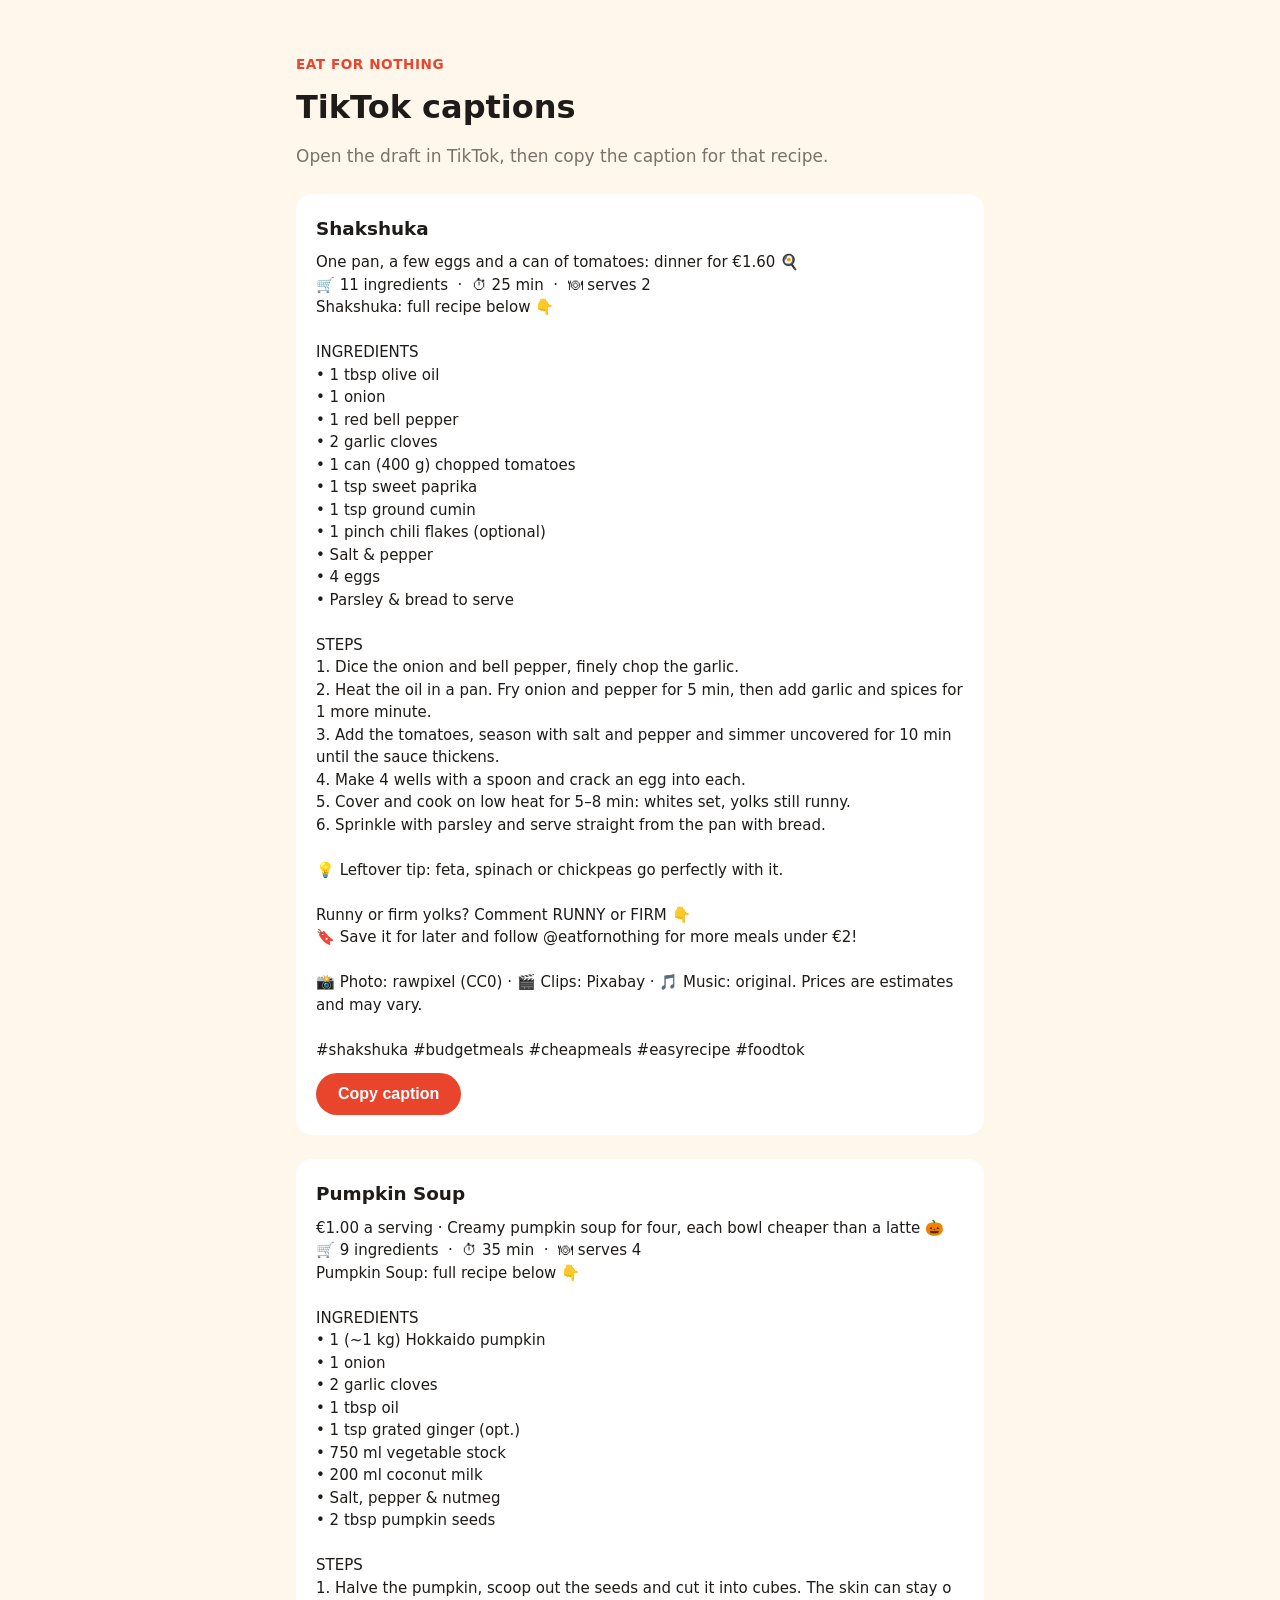
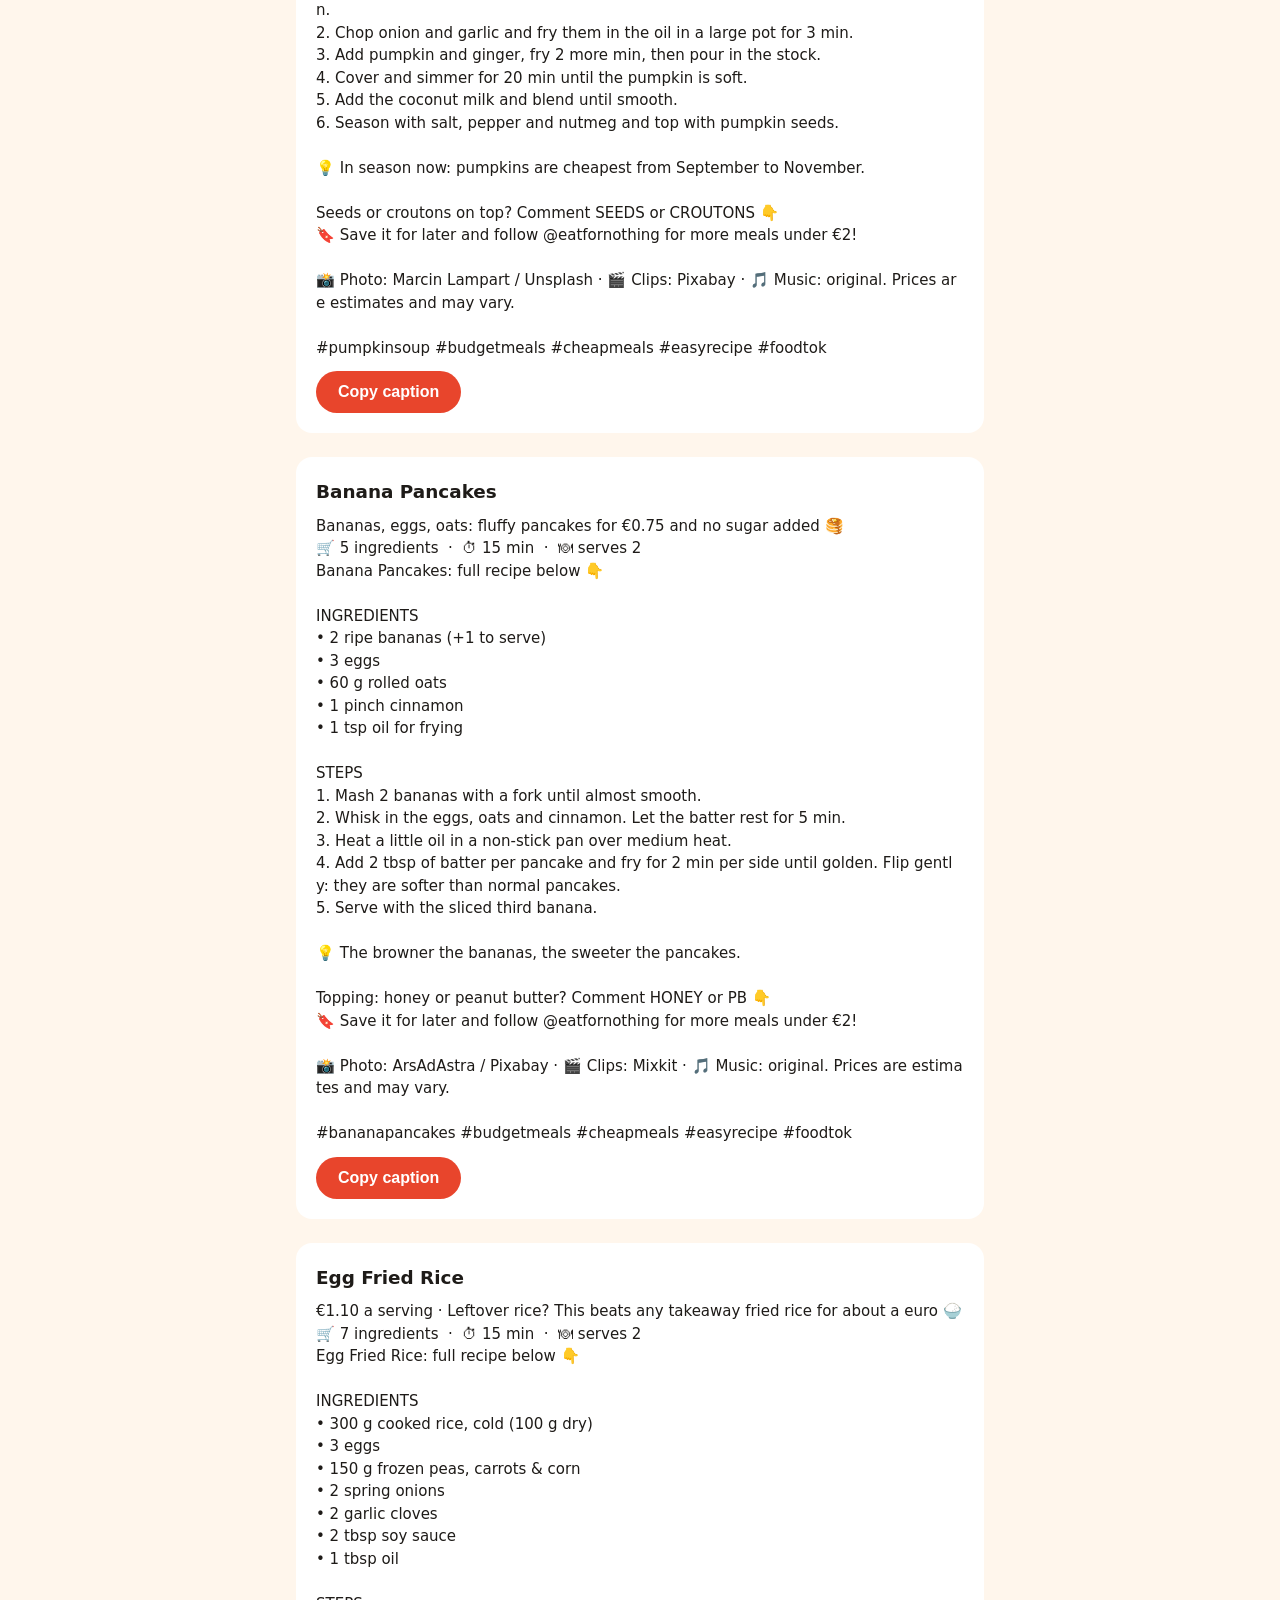
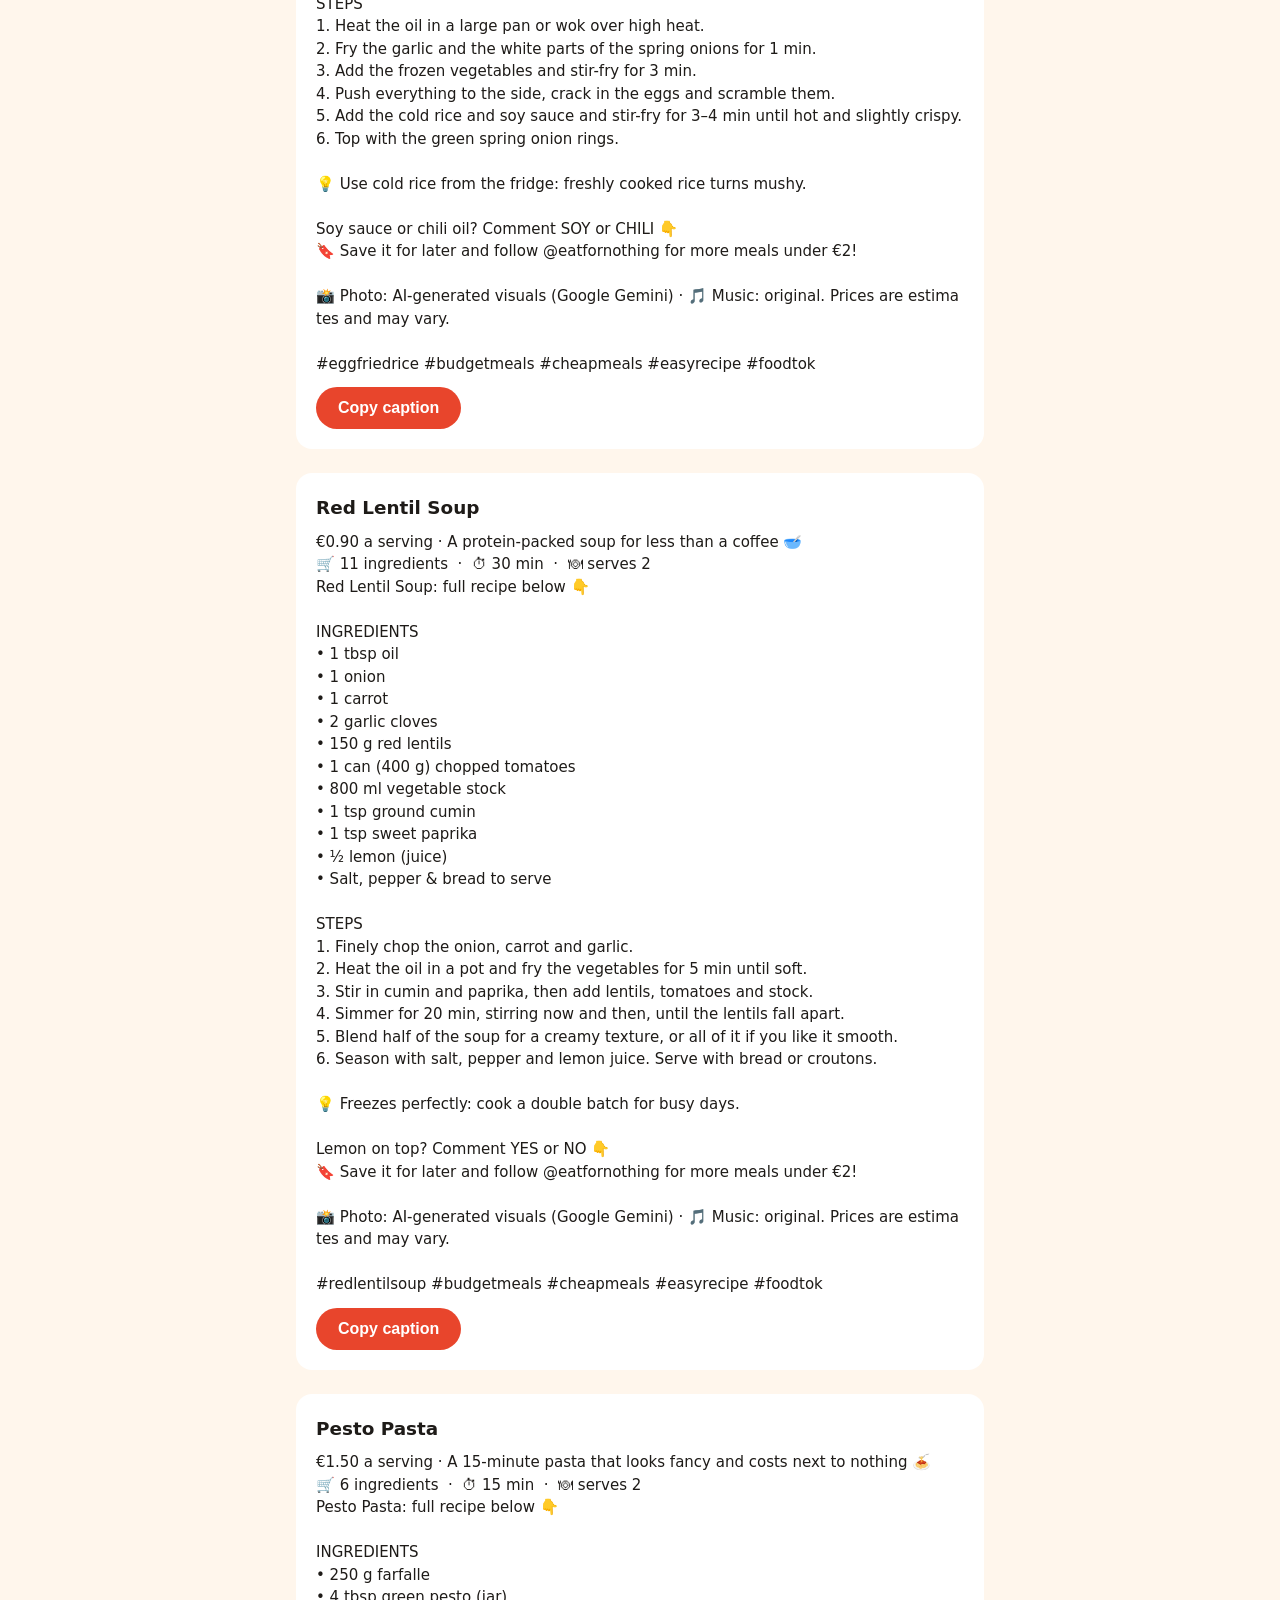
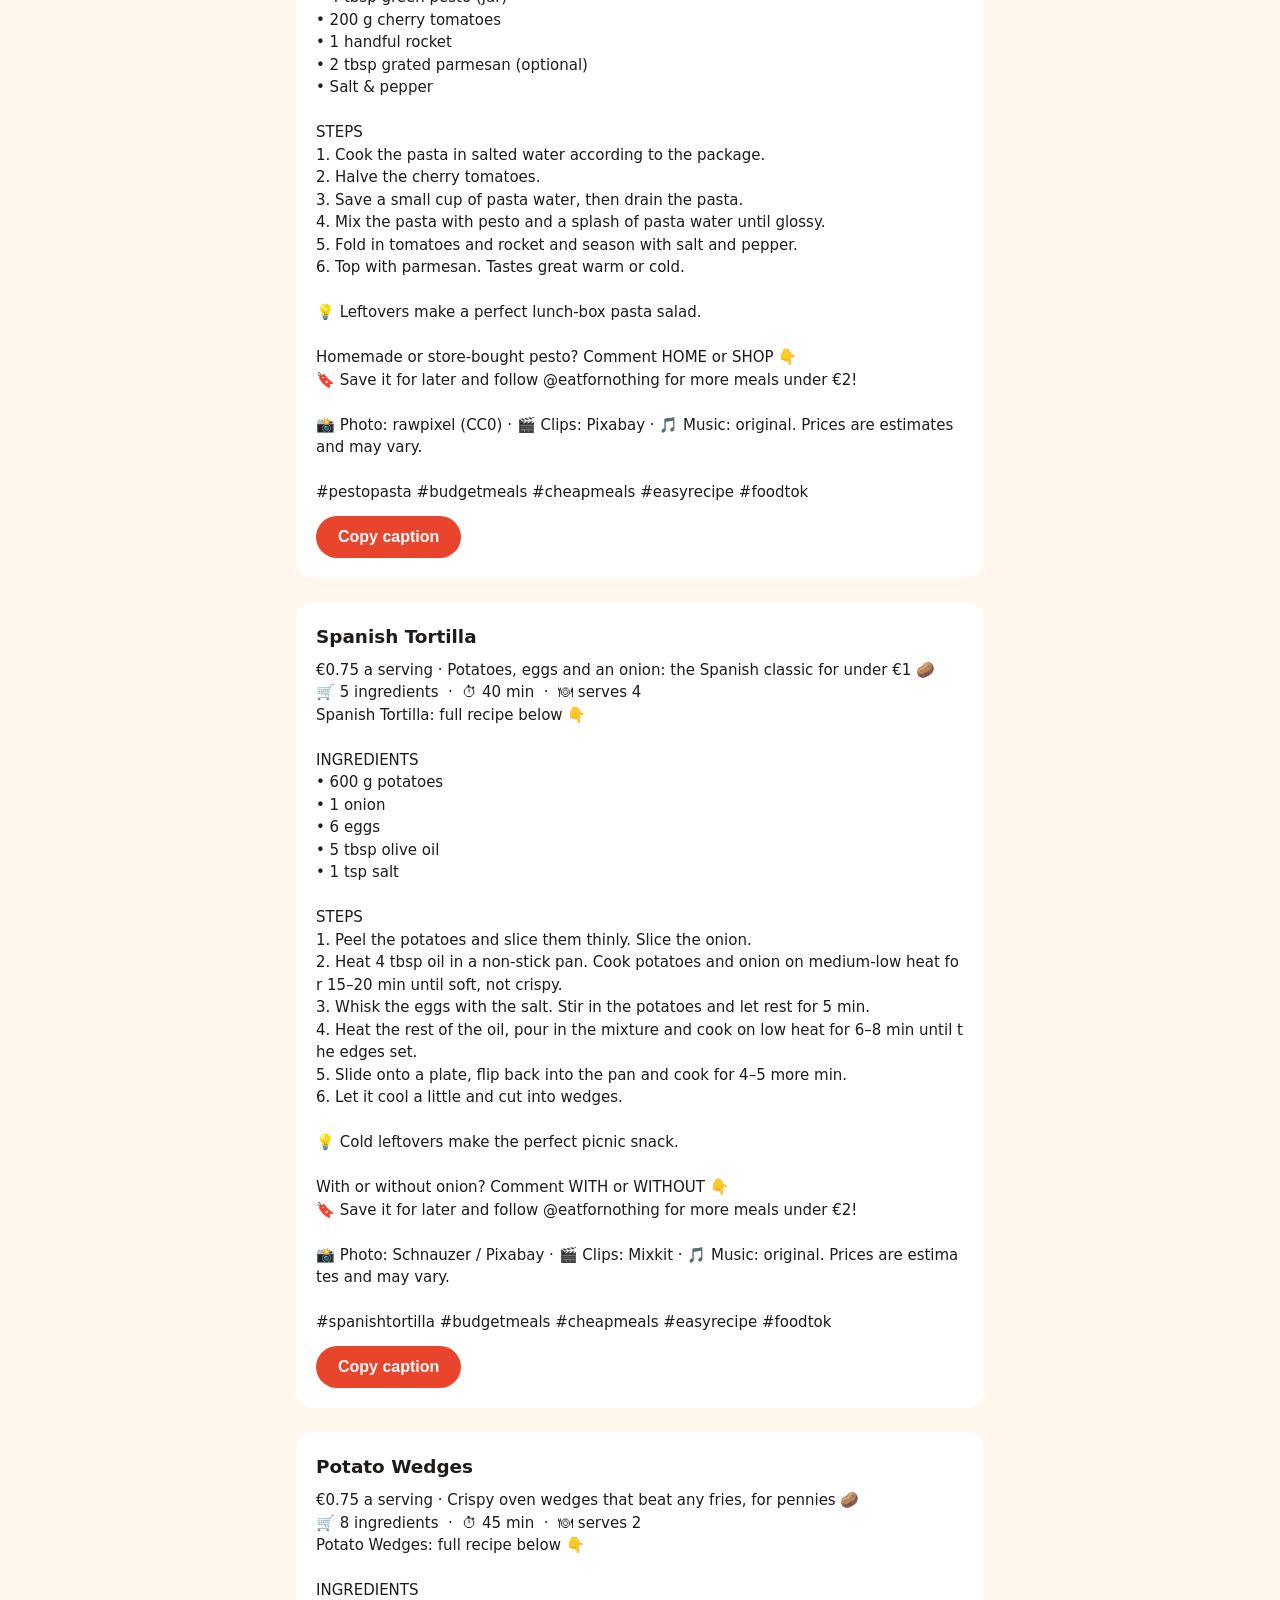
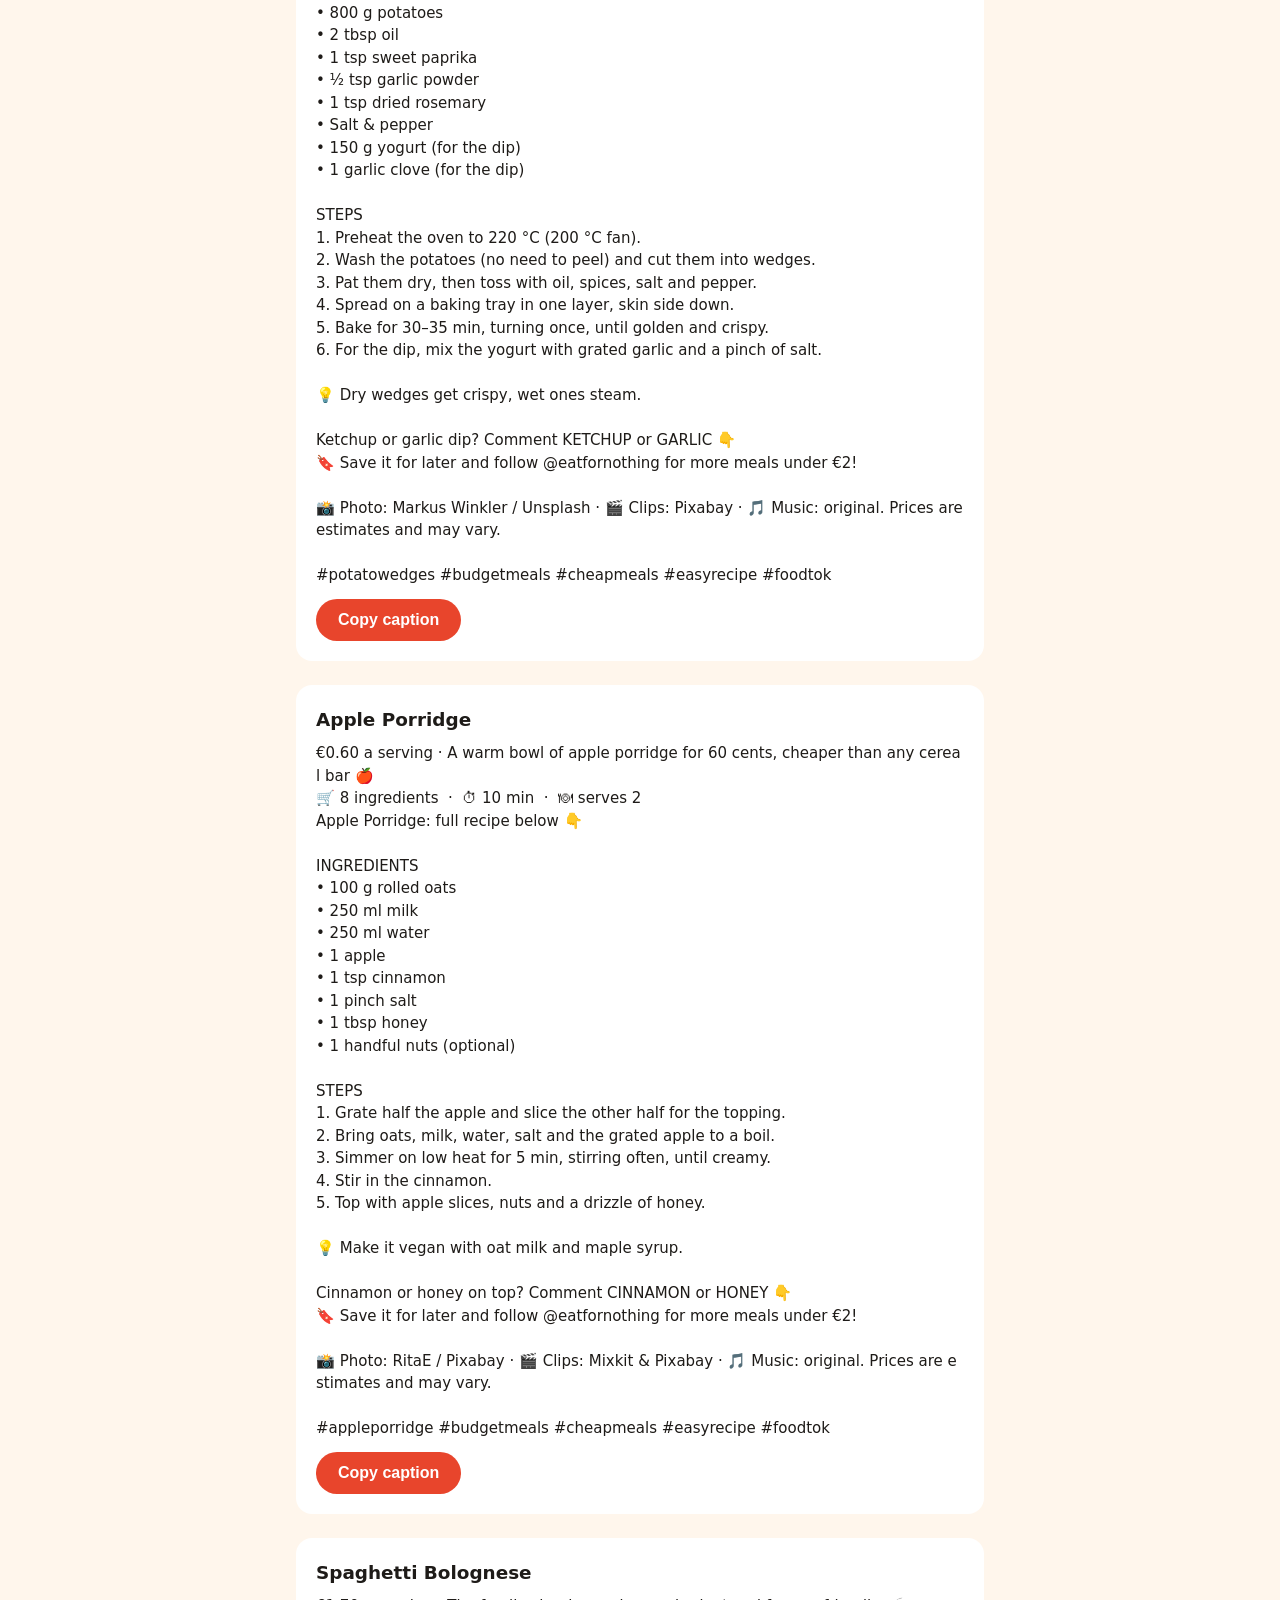
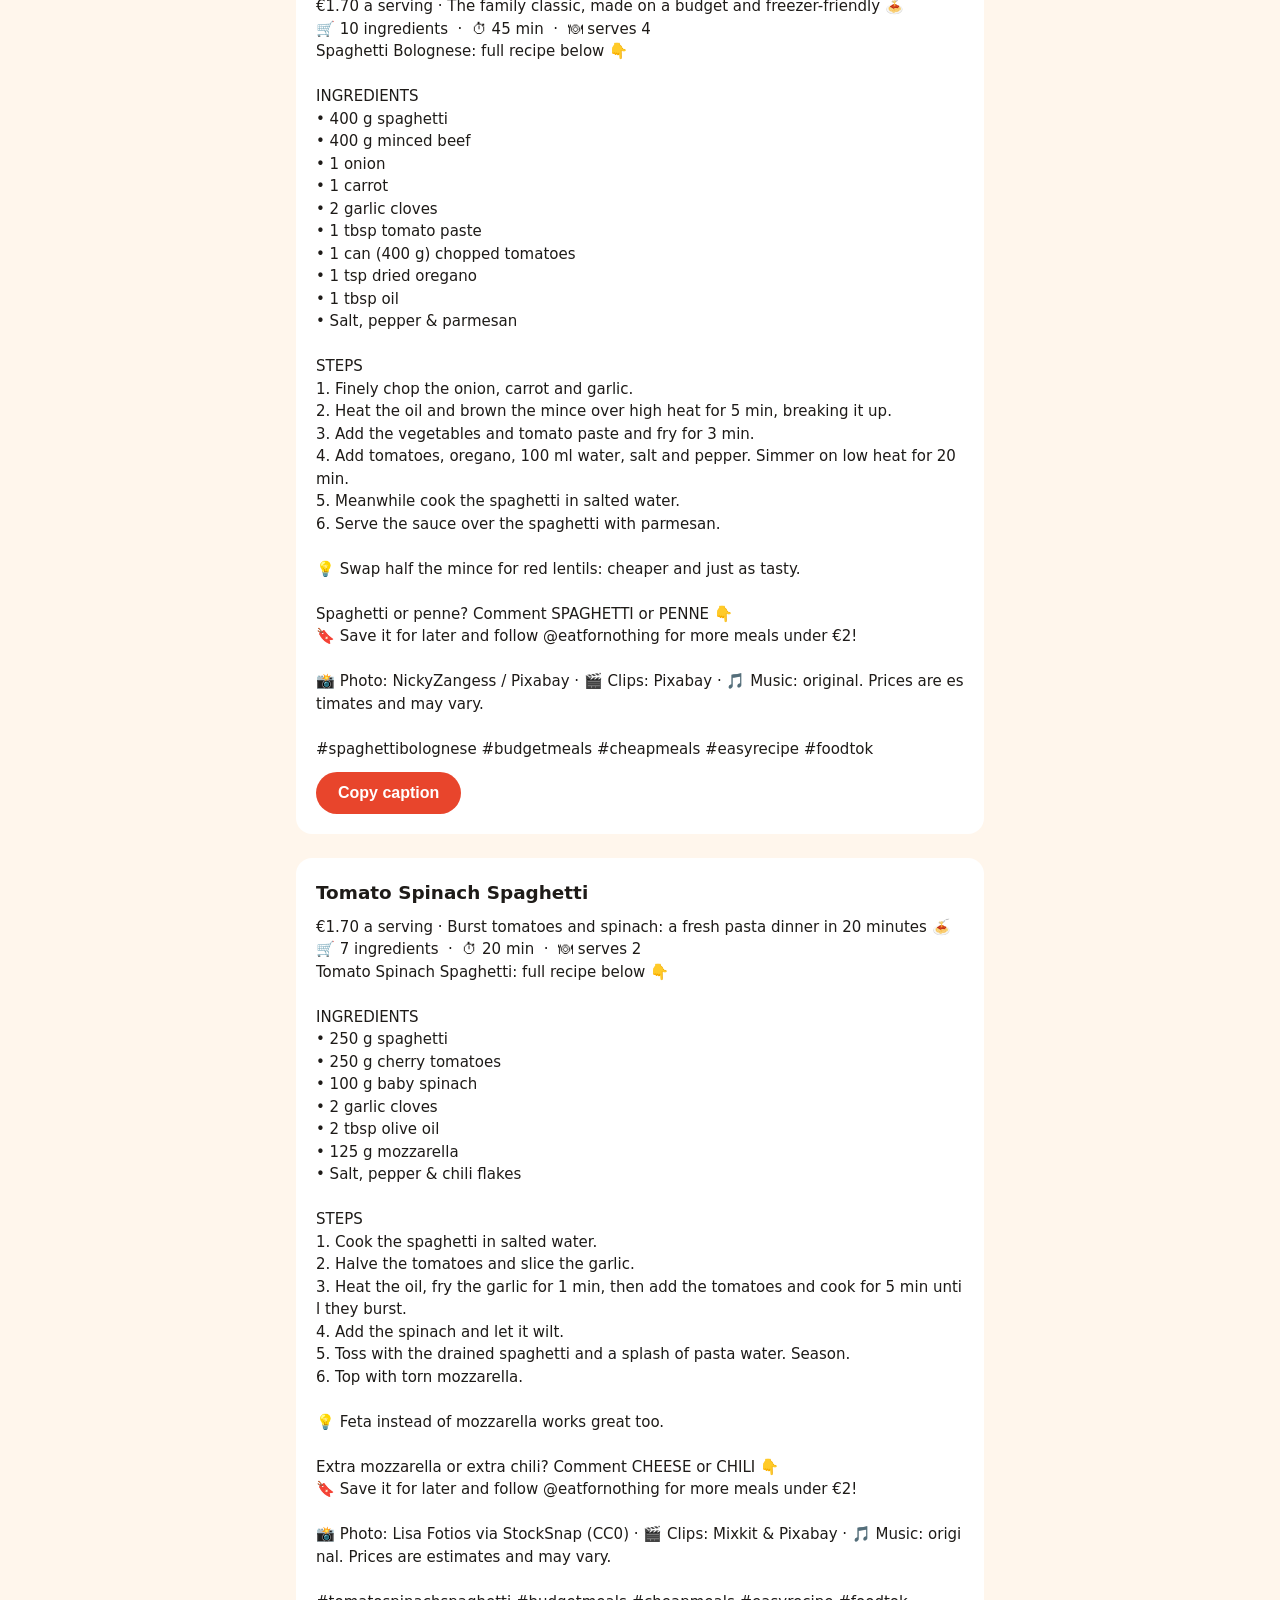
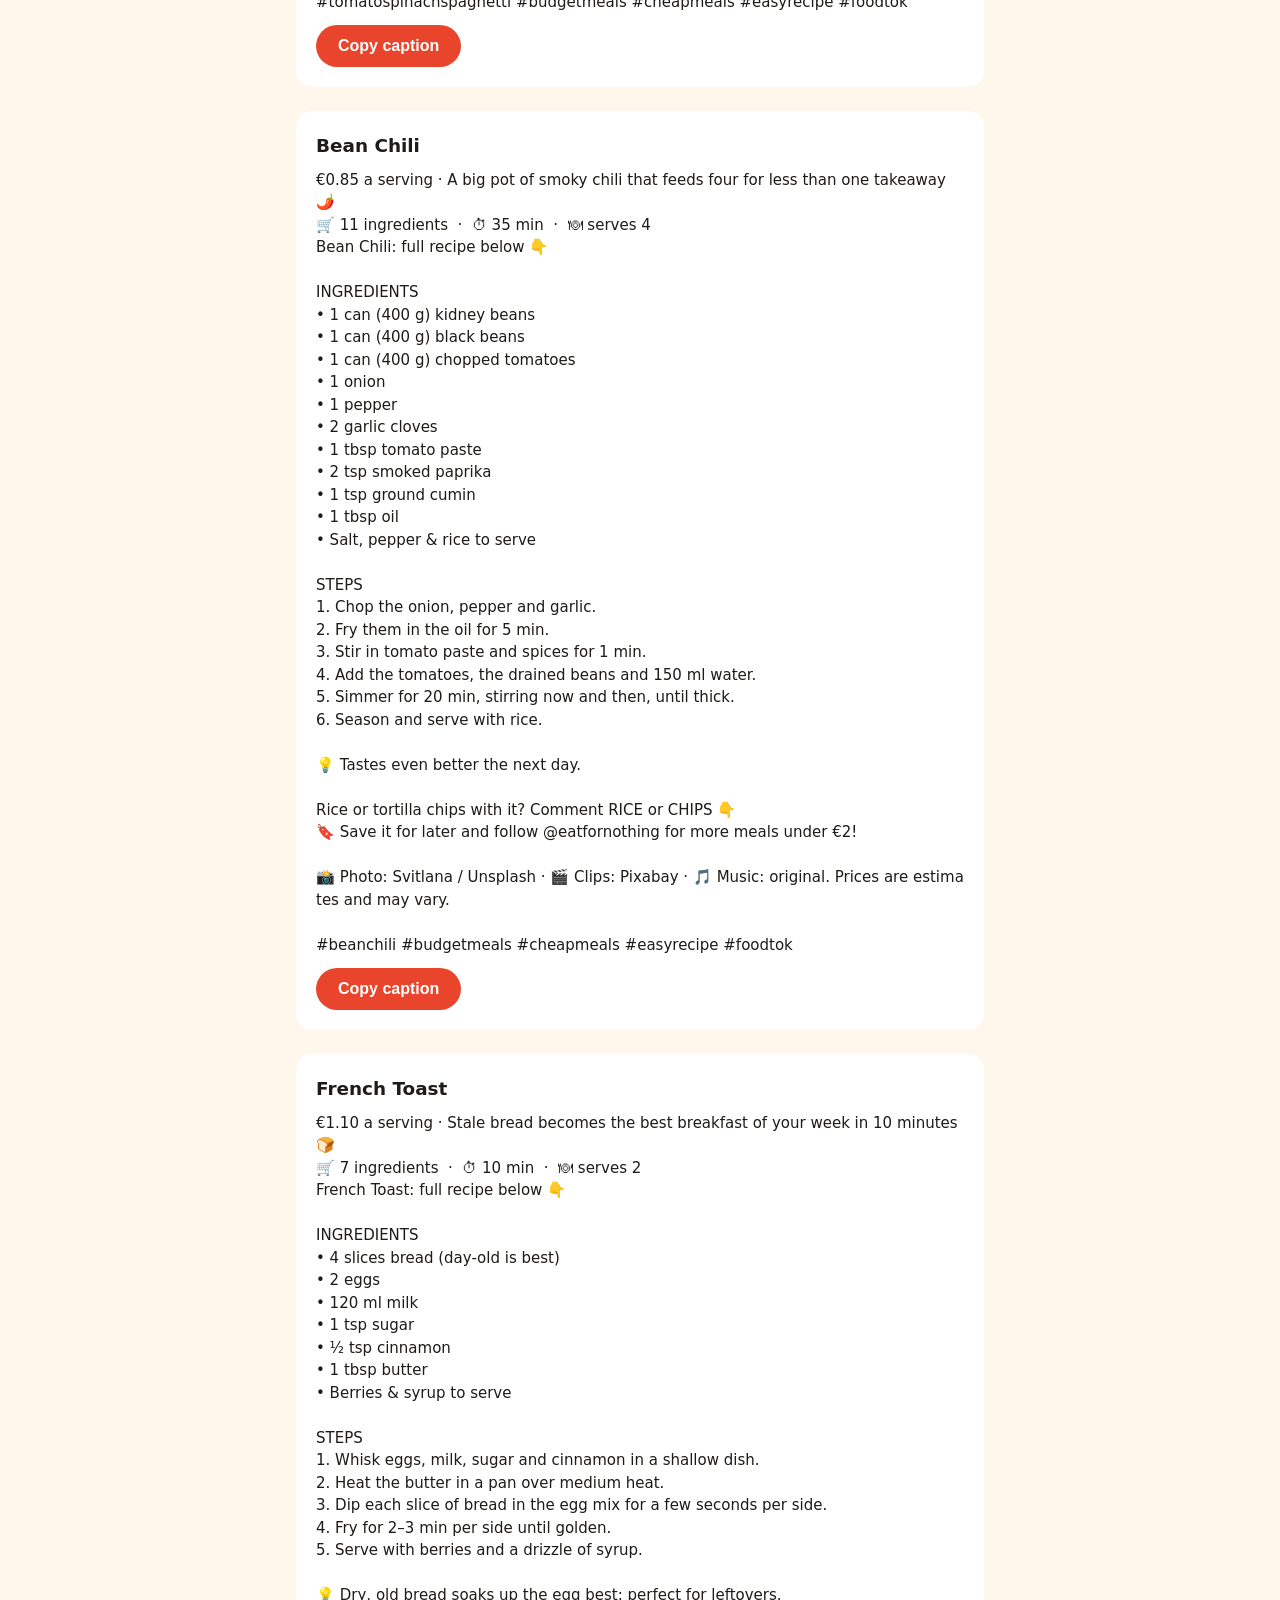
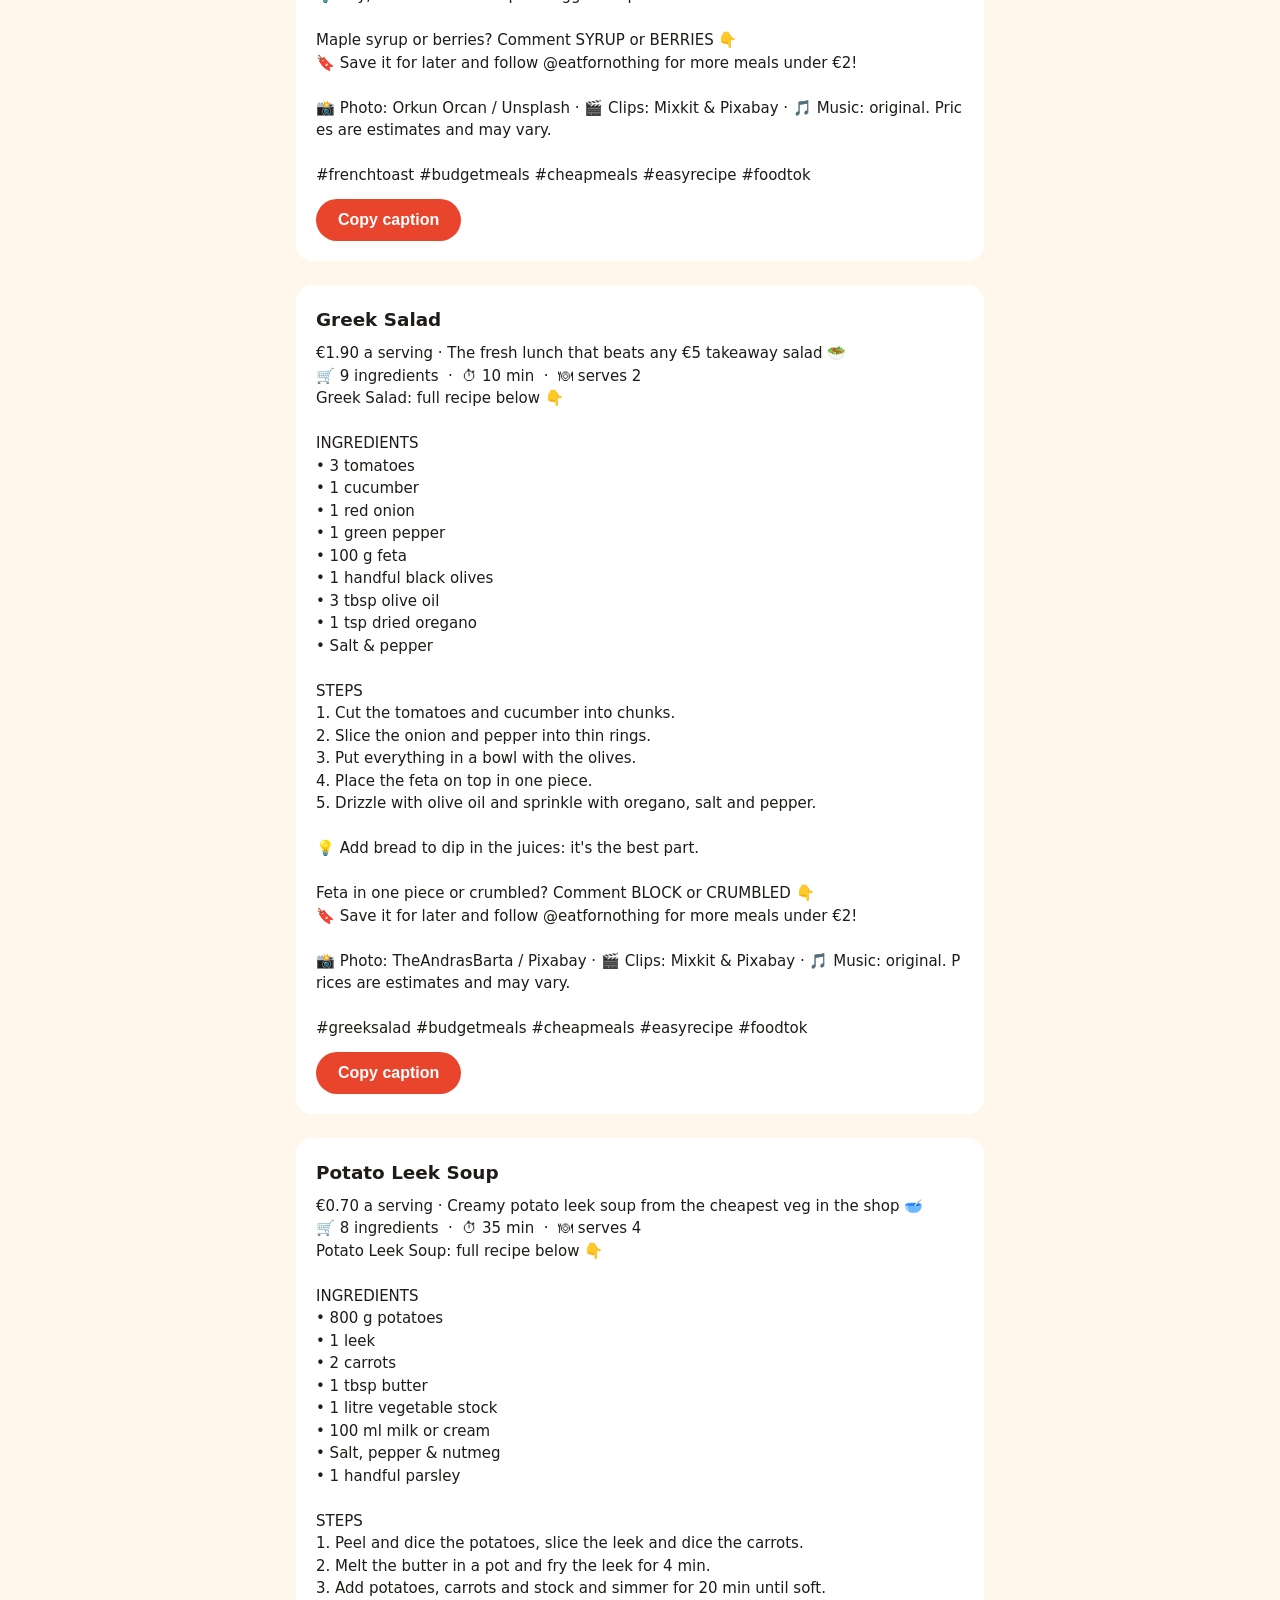
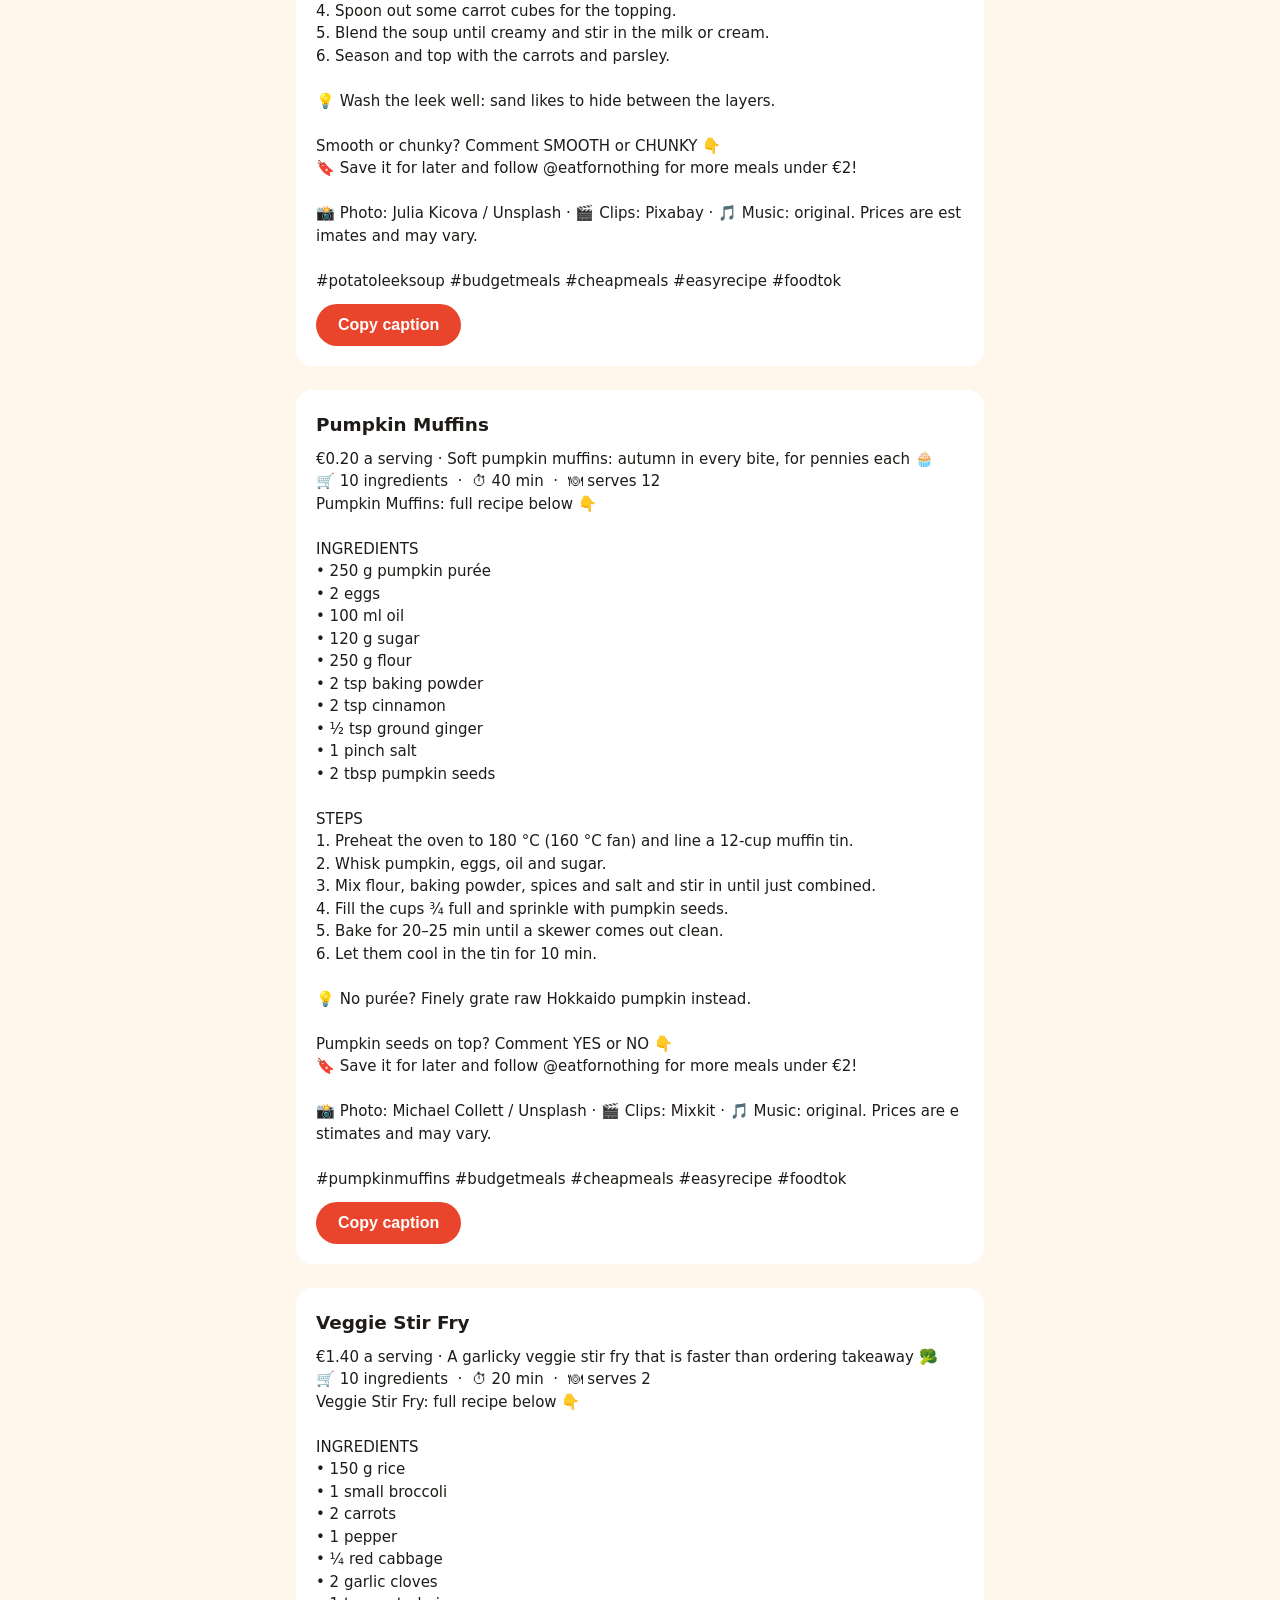
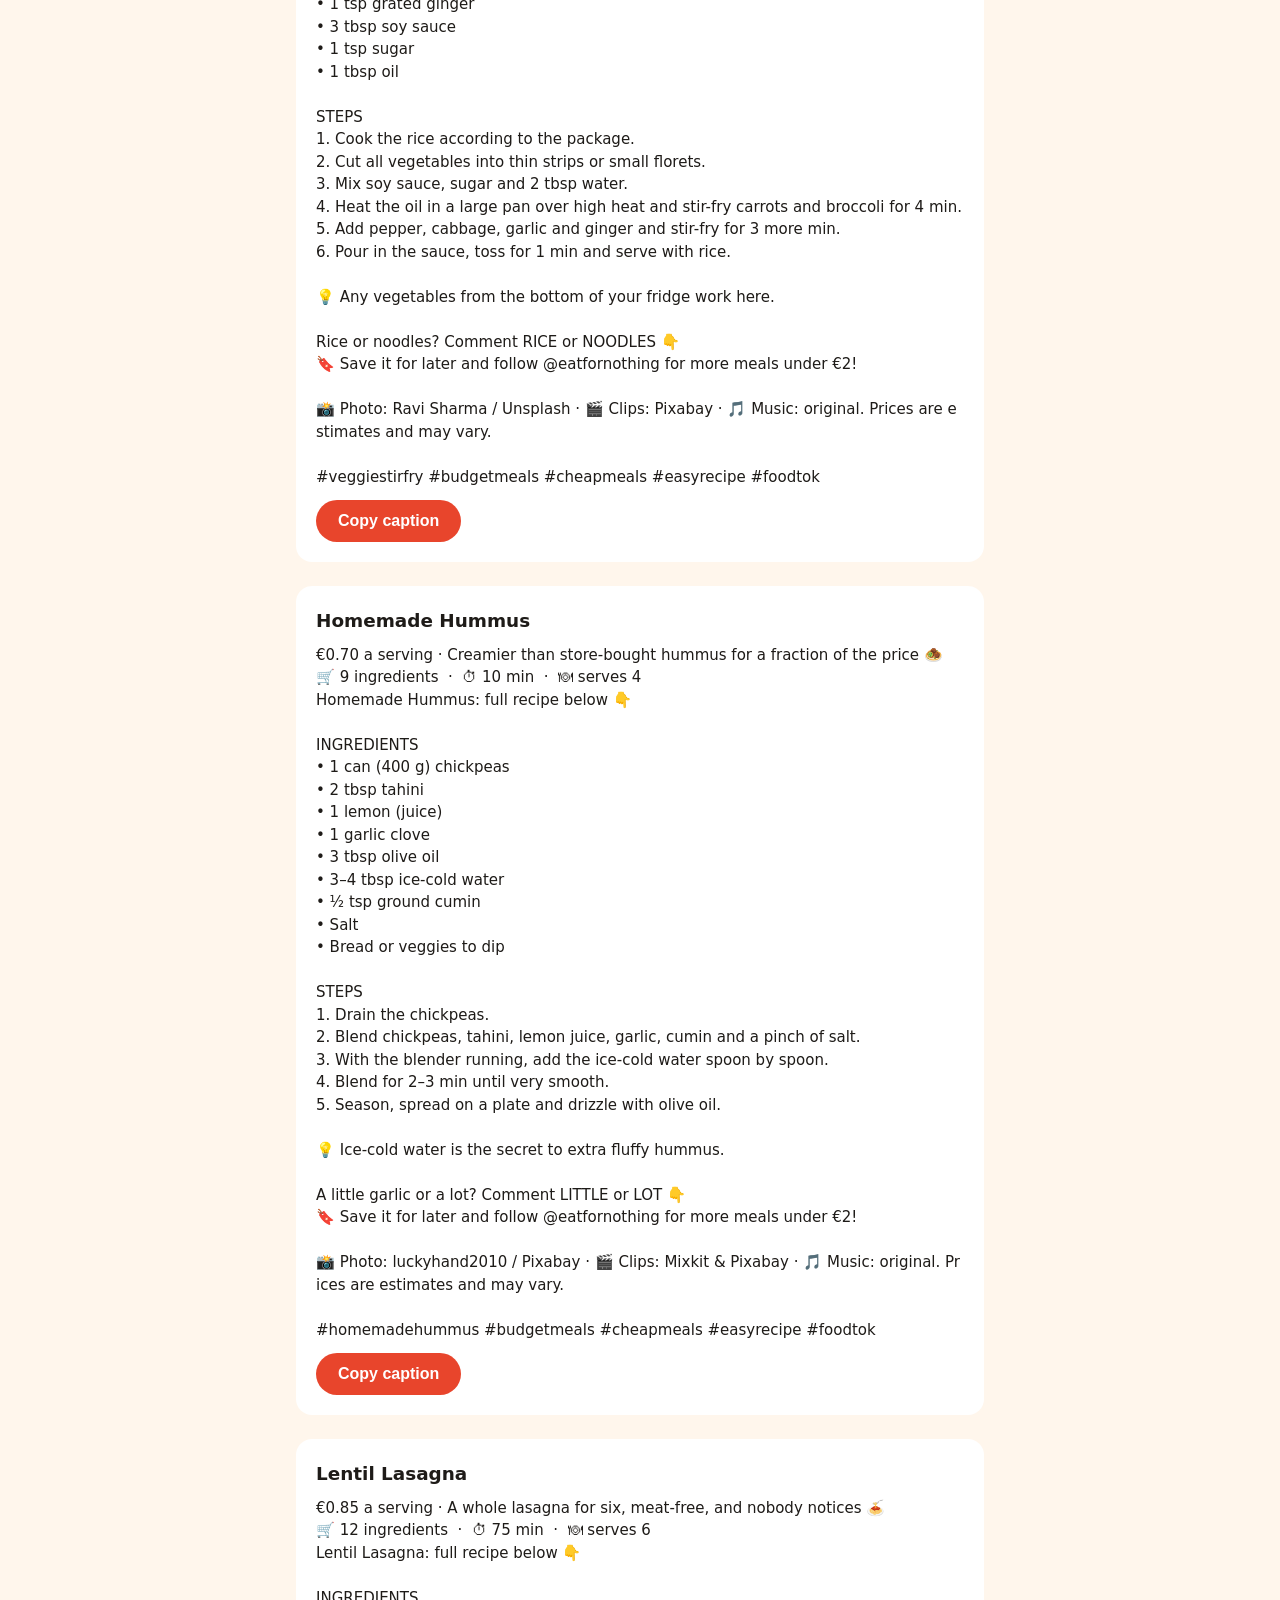
==== captions.html @ fd5e593d "Bildunterschriften: Lentil Soup mit KI-Bildnachweis Co-Authored-By: Claude Opus 5.5 <noreply@anthrop" ====
<!doctype html>
<html lang="en"><head><meta charset="utf-8"><meta name="viewport" content="width=device-width,initial-scale=1">
<meta name="robots" content="noindex">
<title>TikTok Captions</title><link rel="stylesheet" href="style.css">
<style>pre{white-space:pre-wrap;font:15px/1.5 system-ui,sans-serif;margin:0 0 12px} h2{margin-top:0}</style></head>
<body><main>
<p class="brand">Eat for Nothing</p>
<h1>TikTok captions</h1>
<p class="muted">Open the draft in TikTok, then copy the caption for that recipe.</p>
<section class="card" id="shakshuka"><h2>Shakshuka</h2><pre id="t-shakshuka">One pan, a few eggs and a can of tomatoes: dinner for €1.60 🍳
🛒 11 ingredients  ·  ⏱ 25 min  ·  🍽 serves 2
Shakshuka: full recipe below 👇

INGREDIENTS
• 1 tbsp olive oil
• 1 onion
• 1 red bell pepper
• 2 garlic cloves
• 1 can (400 g) chopped tomatoes
• 1 tsp sweet paprika
• 1 tsp ground cumin
• 1 pinch chili flakes (optional)
• Salt &amp; pepper
• 4 eggs
• Parsley &amp; bread to serve

STEPS
1. Dice the onion and bell pepper, finely chop the garlic.
2. Heat the oil in a pan. Fry onion and pepper for 5 min, then add garlic and spices for 1 more minute.
3. Add the tomatoes, season with salt and pepper and simmer uncovered for 10 min until the sauce thickens.
4. Make 4 wells with a spoon and crack an egg into each.
5. Cover and cook on low heat for 5–8 min: whites set, yolks still runny.
6. Sprinkle with parsley and serve straight from the pan with bread.

💡 Leftover tip: feta, spinach or chickpeas go perfectly with it.

Runny or firm yolks? Comment RUNNY or FIRM 👇
🔖 Save it for later and follow @eatfornothing for more meals under €2!

📸 Photo: rawpixel (CC0) · 🎬 Clips: Pixabay · 🎵 Music: original. Prices are estimates and may vary.

#shakshuka #budgetmeals #cheapmeals #easyrecipe #foodtok</pre><button type="button" data-copy="t-shakshuka">Copy caption</button></section><section class="card" id="pumpkin-soup"><h2>Pumpkin Soup</h2><pre id="t-pumpkin-soup">€1.00 a serving · Creamy pumpkin soup for four, each bowl cheaper than a latte 🎃
🛒 9 ingredients  ·  ⏱ 35 min  ·  🍽 serves 4
Pumpkin Soup: full recipe below 👇

INGREDIENTS
• 1 (~1 kg) Hokkaido pumpkin
• 1 onion
• 2 garlic cloves
• 1 tbsp oil
• 1 tsp grated ginger (opt.)
• 750 ml vegetable stock
• 200 ml coconut milk
• Salt, pepper &amp; nutmeg
• 2 tbsp pumpkin seeds

STEPS
1. Halve the pumpkin, scoop out the seeds and cut it into cubes. The skin can stay on.
2. Chop onion and garlic and fry them in the oil in a large pot for 3 min.
3. Add pumpkin and ginger, fry 2 more min, then pour in the stock.
4. Cover and simmer for 20 min until the pumpkin is soft.
5. Add the coconut milk and blend until smooth.
6. Season with salt, pepper and nutmeg and top with pumpkin seeds.

💡 In season now: pumpkins are cheapest from September to November.

Seeds or croutons on top? Comment SEEDS or CROUTONS 👇
🔖 Save it for later and follow @eatfornothing for more meals under €2!

📸 Photo: Marcin Lampart / Unsplash · 🎬 Clips: Pixabay · 🎵 Music: original. Prices are estimates and may vary.

#pumpkinsoup #budgetmeals #cheapmeals #easyrecipe #foodtok</pre><button type="button" data-copy="t-pumpkin-soup">Copy caption</button></section><section class="card" id="banana-pancakes"><h2>Banana Pancakes</h2><pre id="t-banana-pancakes">Bananas, eggs, oats: fluffy pancakes for €0.75 and no sugar added 🥞
🛒 5 ingredients  ·  ⏱ 15 min  ·  🍽 serves 2
Banana Pancakes: full recipe below 👇

INGREDIENTS
• 2 ripe bananas (+1 to serve)
• 3 eggs
• 60 g rolled oats
• 1 pinch cinnamon
• 1 tsp oil for frying

STEPS
1. Mash 2 bananas with a fork until almost smooth.
2. Whisk in the eggs, oats and cinnamon. Let the batter rest for 5 min.
3. Heat a little oil in a non-stick pan over medium heat.
4. Add 2 tbsp of batter per pancake and fry for 2 min per side until golden. Flip gently: they are softer than normal pancakes.
5. Serve with the sliced third banana.

💡 The browner the bananas, the sweeter the pancakes.

Topping: honey or peanut butter? Comment HONEY or PB 👇
🔖 Save it for later and follow @eatfornothing for more meals under €2!

📸 Photo: ArsAdAstra / Pixabay · 🎬 Clips: Mixkit · 🎵 Music: original. Prices are estimates and may vary.

#bananapancakes #budgetmeals #cheapmeals #easyrecipe #foodtok</pre><button type="button" data-copy="t-banana-pancakes">Copy caption</button></section><section class="card" id="egg-fried-rice"><h2>Egg Fried Rice</h2><pre id="t-egg-fried-rice">€1.10 a serving · Leftover rice? This beats any takeaway fried rice for about a euro 🍚
🛒 7 ingredients  ·  ⏱ 15 min  ·  🍽 serves 2
Egg Fried Rice: full recipe below 👇

INGREDIENTS
• 300 g cooked rice, cold (100 g dry)
• 3 eggs
• 150 g frozen peas, carrots &amp; corn
• 2 spring onions
• 2 garlic cloves
• 2 tbsp soy sauce
• 1 tbsp oil

STEPS
1. Heat the oil in a large pan or wok over high heat.
2. Fry the garlic and the white parts of the spring onions for 1 min.
3. Add the frozen vegetables and stir-fry for 3 min.
4. Push everything to the side, crack in the eggs and scramble them.
5. Add the cold rice and soy sauce and stir-fry for 3–4 min until hot and slightly crispy.
6. Top with the green spring onion rings.

💡 Use cold rice from the fridge: freshly cooked rice turns mushy.

Soy sauce or chili oil? Comment SOY or CHILI 👇
🔖 Save it for later and follow @eatfornothing for more meals under €2!

📸 Photo: AI-generated visuals (Google Gemini) · 🎵 Music: original. Prices are estimates and may vary.

#eggfriedrice #budgetmeals #cheapmeals #easyrecipe #foodtok</pre><button type="button" data-copy="t-egg-fried-rice">Copy caption</button></section><section class="card" id="lentil-soup"><h2>Red Lentil Soup</h2><pre id="t-lentil-soup">€0.90 a serving · A protein-packed soup for less than a coffee 🥣
🛒 11 ingredients  ·  ⏱ 30 min  ·  🍽 serves 2
Red Lentil Soup: full recipe below 👇

INGREDIENTS
• 1 tbsp oil
• 1 onion
• 1 carrot
• 2 garlic cloves
• 150 g red lentils
• 1 can (400 g) chopped tomatoes
• 800 ml vegetable stock
• 1 tsp ground cumin
• 1 tsp sweet paprika
• ½ lemon (juice)
• Salt, pepper &amp; bread to serve

STEPS
1. Finely chop the onion, carrot and garlic.
2. Heat the oil in a pot and fry the vegetables for 5 min until soft.
3. Stir in cumin and paprika, then add lentils, tomatoes and stock.
4. Simmer for 20 min, stirring now and then, until the lentils fall apart.
5. Blend half of the soup for a creamy texture, or all of it if you like it smooth.
6. Season with salt, pepper and lemon juice. Serve with bread or croutons.

💡 Freezes perfectly: cook a double batch for busy days.

Lemon on top? Comment YES or NO 👇
🔖 Save it for later and follow @eatfornothing for more meals under €2!

📸 Photo: AI-generated visuals (Google Gemini) · 🎵 Music: original. Prices are estimates and may vary.

#redlentilsoup #budgetmeals #cheapmeals #easyrecipe #foodtok</pre><button type="button" data-copy="t-lentil-soup">Copy caption</button></section><section class="card" id="pesto-pasta"><h2>Pesto Pasta</h2><pre id="t-pesto-pasta">€1.50 a serving · A 15-minute pasta that looks fancy and costs next to nothing 🍝
🛒 6 ingredients  ·  ⏱ 15 min  ·  🍽 serves 2
Pesto Pasta: full recipe below 👇

INGREDIENTS
• 250 g farfalle
• 4 tbsp green pesto (jar)
• 200 g cherry tomatoes
• 1 handful rocket
• 2 tbsp grated parmesan (optional)
• Salt &amp; pepper

STEPS
1. Cook the pasta in salted water according to the package.
2. Halve the cherry tomatoes.
3. Save a small cup of pasta water, then drain the pasta.
4. Mix the pasta with pesto and a splash of pasta water until glossy.
5. Fold in tomatoes and rocket and season with salt and pepper.
6. Top with parmesan. Tastes great warm or cold.

💡 Leftovers make a perfect lunch-box pasta salad.

Homemade or store-bought pesto? Comment HOME or SHOP 👇
🔖 Save it for later and follow @eatfornothing for more meals under €2!

📸 Photo: rawpixel (CC0) · 🎬 Clips: Pixabay · 🎵 Music: original. Prices are estimates and may vary.

#pestopasta #budgetmeals #cheapmeals #easyrecipe #foodtok</pre><button type="button" data-copy="t-pesto-pasta">Copy caption</button></section><section class="card" id="spanish-tortilla"><h2>Spanish Tortilla</h2><pre id="t-spanish-tortilla">€0.75 a serving · Potatoes, eggs and an onion: the Spanish classic for under €1 🥔
🛒 5 ingredients  ·  ⏱ 40 min  ·  🍽 serves 4
Spanish Tortilla: full recipe below 👇

INGREDIENTS
• 600 g potatoes
• 1 onion
• 6 eggs
• 5 tbsp olive oil
• 1 tsp salt

STEPS
1. Peel the potatoes and slice them thinly. Slice the onion.
2. Heat 4 tbsp oil in a non-stick pan. Cook potatoes and onion on medium-low heat for 15–20 min until soft, not crispy.
3. Whisk the eggs with the salt. Stir in the potatoes and let rest for 5 min.
4. Heat the rest of the oil, pour in the mixture and cook on low heat for 6–8 min until the edges set.
5. Slide onto a plate, flip back into the pan and cook for 4–5 more min.
6. Let it cool a little and cut into wedges.

💡 Cold leftovers make the perfect picnic snack.

With or without onion? Comment WITH or WITHOUT 👇
🔖 Save it for later and follow @eatfornothing for more meals under €2!

📸 Photo: Schnauzer / Pixabay · 🎬 Clips: Mixkit · 🎵 Music: original. Prices are estimates and may vary.

#spanishtortilla #budgetmeals #cheapmeals #easyrecipe #foodtok</pre><button type="button" data-copy="t-spanish-tortilla">Copy caption</button></section><section class="card" id="potato-wedges"><h2>Potato Wedges</h2><pre id="t-potato-wedges">€0.75 a serving · Crispy oven wedges that beat any fries, for pennies 🥔
🛒 8 ingredients  ·  ⏱ 45 min  ·  🍽 serves 2
Potato Wedges: full recipe below 👇

INGREDIENTS
• 800 g potatoes
• 2 tbsp oil
• 1 tsp sweet paprika
• ½ tsp garlic powder
• 1 tsp dried rosemary
• Salt &amp; pepper
• 150 g yogurt (for the dip)
• 1 garlic clove (for the dip)

STEPS
1. Preheat the oven to 220 °C (200 °C fan).
2. Wash the potatoes (no need to peel) and cut them into wedges.
3. Pat them dry, then toss with oil, spices, salt and pepper.
4. Spread on a baking tray in one layer, skin side down.
5. Bake for 30–35 min, turning once, until golden and crispy.
6. For the dip, mix the yogurt with grated garlic and a pinch of salt.

💡 Dry wedges get crispy, wet ones steam.

Ketchup or garlic dip? Comment KETCHUP or GARLIC 👇
🔖 Save it for later and follow @eatfornothing for more meals under €2!

📸 Photo: Markus Winkler / Unsplash · 🎬 Clips: Pixabay · 🎵 Music: original. Prices are estimates and may vary.

#potatowedges #budgetmeals #cheapmeals #easyrecipe #foodtok</pre><button type="button" data-copy="t-potato-wedges">Copy caption</button></section><section class="card" id="apple-porridge"><h2>Apple Porridge</h2><pre id="t-apple-porridge">€0.60 a serving · A warm bowl of apple porridge for 60 cents, cheaper than any cereal bar 🍎
🛒 8 ingredients  ·  ⏱ 10 min  ·  🍽 serves 2
Apple Porridge: full recipe below 👇

INGREDIENTS
• 100 g rolled oats
• 250 ml milk
• 250 ml water
• 1 apple
• 1 tsp cinnamon
• 1 pinch salt
• 1 tbsp honey
• 1 handful nuts (optional)

STEPS
1. Grate half the apple and slice the other half for the topping.
2. Bring oats, milk, water, salt and the grated apple to a boil.
3. Simmer on low heat for 5 min, stirring often, until creamy.
4. Stir in the cinnamon.
5. Top with apple slices, nuts and a drizzle of honey.

💡 Make it vegan with oat milk and maple syrup.

Cinnamon or honey on top? Comment CINNAMON or HONEY 👇
🔖 Save it for later and follow @eatfornothing for more meals under €2!

📸 Photo: RitaE / Pixabay · 🎬 Clips: Mixkit &amp; Pixabay · 🎵 Music: original. Prices are estimates and may vary.

#appleporridge #budgetmeals #cheapmeals #easyrecipe #foodtok</pre><button type="button" data-copy="t-apple-porridge">Copy caption</button></section><section class="card" id="spaghetti-bolognese"><h2>Spaghetti Bolognese</h2><pre id="t-spaghetti-bolognese">€1.70 a serving · The family classic, made on a budget and freezer-friendly 🍝
🛒 10 ingredients  ·  ⏱ 45 min  ·  🍽 serves 4
Spaghetti Bolognese: full recipe below 👇

INGREDIENTS
• 400 g spaghetti
• 400 g minced beef
• 1 onion
• 1 carrot
• 2 garlic cloves
• 1 tbsp tomato paste
• 1 can (400 g) chopped tomatoes
• 1 tsp dried oregano
• 1 tbsp oil
• Salt, pepper &amp; parmesan

STEPS
1. Finely chop the onion, carrot and garlic.
2. Heat the oil and brown the mince over high heat for 5 min, breaking it up.
3. Add the vegetables and tomato paste and fry for 3 min.
4. Add tomatoes, oregano, 100 ml water, salt and pepper. Simmer on low heat for 20 min.
5. Meanwhile cook the spaghetti in salted water.
6. Serve the sauce over the spaghetti with parmesan.

💡 Swap half the mince for red lentils: cheaper and just as tasty.

Spaghetti or penne? Comment SPAGHETTI or PENNE 👇
🔖 Save it for later and follow @eatfornothing for more meals under €2!

📸 Photo: NickyZangess / Pixabay · 🎬 Clips: Pixabay · 🎵 Music: original. Prices are estimates and may vary.

#spaghettibolognese #budgetmeals #cheapmeals #easyrecipe #foodtok</pre><button type="button" data-copy="t-spaghetti-bolognese">Copy caption</button></section><section class="card" id="tomato-spinach-spaghetti"><h2>Tomato Spinach Spaghetti</h2><pre id="t-tomato-spinach-spaghetti">€1.70 a serving · Burst tomatoes and spinach: a fresh pasta dinner in 20 minutes 🍝
🛒 7 ingredients  ·  ⏱ 20 min  ·  🍽 serves 2
Tomato Spinach Spaghetti: full recipe below 👇

INGREDIENTS
• 250 g spaghetti
• 250 g cherry tomatoes
• 100 g baby spinach
• 2 garlic cloves
• 2 tbsp olive oil
• 125 g mozzarella
• Salt, pepper &amp; chili flakes

STEPS
1. Cook the spaghetti in salted water.
2. Halve the tomatoes and slice the garlic.
3. Heat the oil, fry the garlic for 1 min, then add the tomatoes and cook for 5 min until they burst.
4. Add the spinach and let it wilt.
5. Toss with the drained spaghetti and a splash of pasta water. Season.
6. Top with torn mozzarella.

💡 Feta instead of mozzarella works great too.

Extra mozzarella or extra chili? Comment CHEESE or CHILI 👇
🔖 Save it for later and follow @eatfornothing for more meals under €2!

📸 Photo: Lisa Fotios via StockSnap (CC0) · 🎬 Clips: Mixkit &amp; Pixabay · 🎵 Music: original. Prices are estimates and may vary.

#tomatospinachspaghetti #budgetmeals #cheapmeals #easyrecipe #foodtok</pre><button type="button" data-copy="t-tomato-spinach-spaghetti">Copy caption</button></section><section class="card" id="bean-chili"><h2>Bean Chili</h2><pre id="t-bean-chili">€0.85 a serving · A big pot of smoky chili that feeds four for less than one takeaway 🌶️
🛒 11 ingredients  ·  ⏱ 35 min  ·  🍽 serves 4
Bean Chili: full recipe below 👇

INGREDIENTS
• 1 can (400 g) kidney beans
• 1 can (400 g) black beans
• 1 can (400 g) chopped tomatoes
• 1 onion
• 1 pepper
• 2 garlic cloves
• 1 tbsp tomato paste
• 2 tsp smoked paprika
• 1 tsp ground cumin
• 1 tbsp oil
• Salt, pepper &amp; rice to serve

STEPS
1. Chop the onion, pepper and garlic.
2. Fry them in the oil for 5 min.
3. Stir in tomato paste and spices for 1 min.
4. Add the tomatoes, the drained beans and 150 ml water.
5. Simmer for 20 min, stirring now and then, until thick.
6. Season and serve with rice.

💡 Tastes even better the next day.

Rice or tortilla chips with it? Comment RICE or CHIPS 👇
🔖 Save it for later and follow @eatfornothing for more meals under €2!

📸 Photo: Svitlana / Unsplash · 🎬 Clips: Pixabay · 🎵 Music: original. Prices are estimates and may vary.

#beanchili #budgetmeals #cheapmeals #easyrecipe #foodtok</pre><button type="button" data-copy="t-bean-chili">Copy caption</button></section><section class="card" id="french-toast"><h2>French Toast</h2><pre id="t-french-toast">€1.10 a serving · Stale bread becomes the best breakfast of your week in 10 minutes 🍞
🛒 7 ingredients  ·  ⏱ 10 min  ·  🍽 serves 2
French Toast: full recipe below 👇

INGREDIENTS
• 4 slices bread (day-old is best)
• 2 eggs
• 120 ml milk
• 1 tsp sugar
• ½ tsp cinnamon
• 1 tbsp butter
• Berries &amp; syrup to serve

STEPS
1. Whisk eggs, milk, sugar and cinnamon in a shallow dish.
2. Heat the butter in a pan over medium heat.
3. Dip each slice of bread in the egg mix for a few seconds per side.
4. Fry for 2–3 min per side until golden.
5. Serve with berries and a drizzle of syrup.

💡 Dry, old bread soaks up the egg best: perfect for leftovers.

Maple syrup or berries? Comment SYRUP or BERRIES 👇
🔖 Save it for later and follow @eatfornothing for more meals under €2!

📸 Photo: Orkun Orcan / Unsplash · 🎬 Clips: Mixkit &amp; Pixabay · 🎵 Music: original. Prices are estimates and may vary.

#frenchtoast #budgetmeals #cheapmeals #easyrecipe #foodtok</pre><button type="button" data-copy="t-french-toast">Copy caption</button></section><section class="card" id="greek-salad"><h2>Greek Salad</h2><pre id="t-greek-salad">€1.90 a serving · The fresh lunch that beats any €5 takeaway salad 🥗
🛒 9 ingredients  ·  ⏱ 10 min  ·  🍽 serves 2
Greek Salad: full recipe below 👇

INGREDIENTS
• 3 tomatoes
• 1 cucumber
• 1 red onion
• 1 green pepper
• 100 g feta
• 1 handful black olives
• 3 tbsp olive oil
• 1 tsp dried oregano
• Salt &amp; pepper

STEPS
1. Cut the tomatoes and cucumber into chunks.
2. Slice the onion and pepper into thin rings.
3. Put everything in a bowl with the olives.
4. Place the feta on top in one piece.
5. Drizzle with olive oil and sprinkle with oregano, salt and pepper.

💡 Add bread to dip in the juices: it&#x27;s the best part.

Feta in one piece or crumbled? Comment BLOCK or CRUMBLED 👇
🔖 Save it for later and follow @eatfornothing for more meals under €2!

📸 Photo: TheAndrasBarta / Pixabay · 🎬 Clips: Mixkit &amp; Pixabay · 🎵 Music: original. Prices are estimates and may vary.

#greeksalad #budgetmeals #cheapmeals #easyrecipe #foodtok</pre><button type="button" data-copy="t-greek-salad">Copy caption</button></section><section class="card" id="potato-leek-soup"><h2>Potato Leek Soup</h2><pre id="t-potato-leek-soup">€0.70 a serving · Creamy potato leek soup from the cheapest veg in the shop 🥣
🛒 8 ingredients  ·  ⏱ 35 min  ·  🍽 serves 4
Potato Leek Soup: full recipe below 👇

INGREDIENTS
• 800 g potatoes
• 1 leek
• 2 carrots
• 1 tbsp butter
• 1 litre vegetable stock
• 100 ml milk or cream
• Salt, pepper &amp; nutmeg
• 1 handful parsley

STEPS
1. Peel and dice the potatoes, slice the leek and dice the carrots.
2. Melt the butter in a pot and fry the leek for 4 min.
3. Add potatoes, carrots and stock and simmer for 20 min until soft.
4. Spoon out some carrot cubes for the topping.
5. Blend the soup until creamy and stir in the milk or cream.
6. Season and top with the carrots and parsley.

💡 Wash the leek well: sand likes to hide between the layers.

Smooth or chunky? Comment SMOOTH or CHUNKY 👇
🔖 Save it for later and follow @eatfornothing for more meals under €2!

📸 Photo: Julia Kicova / Unsplash · 🎬 Clips: Pixabay · 🎵 Music: original. Prices are estimates and may vary.

#potatoleeksoup #budgetmeals #cheapmeals #easyrecipe #foodtok</pre><button type="button" data-copy="t-potato-leek-soup">Copy caption</button></section><section class="card" id="pumpkin-muffins"><h2>Pumpkin Muffins</h2><pre id="t-pumpkin-muffins">€0.20 a serving · Soft pumpkin muffins: autumn in every bite, for pennies each 🧁
🛒 10 ingredients  ·  ⏱ 40 min  ·  🍽 serves 12
Pumpkin Muffins: full recipe below 👇

INGREDIENTS
• 250 g pumpkin purée
• 2 eggs
• 100 ml oil
• 120 g sugar
• 250 g flour
• 2 tsp baking powder
• 2 tsp cinnamon
• ½ tsp ground ginger
• 1 pinch salt
• 2 tbsp pumpkin seeds

STEPS
1. Preheat the oven to 180 °C (160 °C fan) and line a 12-cup muffin tin.
2. Whisk pumpkin, eggs, oil and sugar.
3. Mix flour, baking powder, spices and salt and stir in until just combined.
4. Fill the cups ¾ full and sprinkle with pumpkin seeds.
5. Bake for 20–25 min until a skewer comes out clean.
6. Let them cool in the tin for 10 min.

💡 No purée? Finely grate raw Hokkaido pumpkin instead.

Pumpkin seeds on top? Comment YES or NO 👇
🔖 Save it for later and follow @eatfornothing for more meals under €2!

📸 Photo: Michael Collett / Unsplash · 🎬 Clips: Mixkit · 🎵 Music: original. Prices are estimates and may vary.

#pumpkinmuffins #budgetmeals #cheapmeals #easyrecipe #foodtok</pre><button type="button" data-copy="t-pumpkin-muffins">Copy caption</button></section><section class="card" id="veggie-stir-fry"><h2>Veggie Stir Fry</h2><pre id="t-veggie-stir-fry">€1.40 a serving · A garlicky veggie stir fry that is faster than ordering takeaway 🥦
🛒 10 ingredients  ·  ⏱ 20 min  ·  🍽 serves 2
Veggie Stir Fry: full recipe below 👇

INGREDIENTS
• 150 g rice
• 1 small broccoli
• 2 carrots
• 1 pepper
• ¼ red cabbage
• 2 garlic cloves
• 1 tsp grated ginger
• 3 tbsp soy sauce
• 1 tsp sugar
• 1 tbsp oil

STEPS
1. Cook the rice according to the package.
2. Cut all vegetables into thin strips or small florets.
3. Mix soy sauce, sugar and 2 tbsp water.
4. Heat the oil in a large pan over high heat and stir-fry carrots and broccoli for 4 min.
5. Add pepper, cabbage, garlic and ginger and stir-fry for 3 more min.
6. Pour in the sauce, toss for 1 min and serve with rice.

💡 Any vegetables from the bottom of your fridge work here.

Rice or noodles? Comment RICE or NOODLES 👇
🔖 Save it for later and follow @eatfornothing for more meals under €2!

📸 Photo: Ravi Sharma / Unsplash · 🎬 Clips: Pixabay · 🎵 Music: original. Prices are estimates and may vary.

#veggiestirfry #budgetmeals #cheapmeals #easyrecipe #foodtok</pre><button type="button" data-copy="t-veggie-stir-fry">Copy caption</button></section><section class="card" id="hummus"><h2>Homemade Hummus</h2><pre id="t-hummus">€0.70 a serving · Creamier than store-bought hummus for a fraction of the price 🧆
🛒 9 ingredients  ·  ⏱ 10 min  ·  🍽 serves 4
Homemade Hummus: full recipe below 👇

INGREDIENTS
• 1 can (400 g) chickpeas
• 2 tbsp tahini
• 1 lemon (juice)
• 1 garlic clove
• 3 tbsp olive oil
• 3–4 tbsp ice-cold water
• ½ tsp ground cumin
• Salt
• Bread or veggies to dip

STEPS
1. Drain the chickpeas.
2. Blend chickpeas, tahini, lemon juice, garlic, cumin and a pinch of salt.
3. With the blender running, add the ice-cold water spoon by spoon.
4. Blend for 2–3 min until very smooth.
5. Season, spread on a plate and drizzle with olive oil.

💡 Ice-cold water is the secret to extra fluffy hummus.

A little garlic or a lot? Comment LITTLE or LOT 👇
🔖 Save it for later and follow @eatfornothing for more meals under €2!

📸 Photo: luckyhand2010 / Pixabay · 🎬 Clips: Mixkit &amp; Pixabay · 🎵 Music: original. Prices are estimates and may vary.

#homemadehummus #budgetmeals #cheapmeals #easyrecipe #foodtok</pre><button type="button" data-copy="t-hummus">Copy caption</button></section><section class="card" id="lentil-lasagna"><h2>Lentil Lasagna</h2><pre id="t-lentil-lasagna">€0.85 a serving · A whole lasagna for six, meat-free, and nobody notices 🍝
🛒 12 ingredients  ·  ⏱ 75 min  ·  🍽 serves 6
Lentil Lasagna: full recipe below 👇

INGREDIENTS
• 250 g lasagne sheets
• 200 g red lentils
• 1 onion
• 2 carrots
• 2 garlic cloves
• 1 tbsp oil
• 2 cans (800 g) chopped tomatoes
• 1 tsp dried oregano
• 40 g butter
• 40 g flour
• 600 ml milk
• 150 g grated cheese

STEPS
1. Chop onion, carrots and garlic and fry them in the oil for 5 min.
2. Add lentils, tomatoes, oregano and 300 ml water. Simmer for 15 min and season.
3. For the white sauce, melt the butter, stir in the flour, whisk in the milk and simmer until thick.
4. Preheat the oven to 200 °C (180 °C fan).
5. In a baking dish, layer white sauce, lasagne sheets and lentil sauce three times. Finish with white sauce and cheese.
6. Bake for 35–40 min until golden.

💡 Let it rest for 10 min after baking: it slices much better.

Could you tell it&#x27;s meat-free? Comment YES or NO 👇
🔖 Save it for later and follow @eatfornothing for more meals under €2!

📸 Photo: Emanuel Ekström / Unsplash · 🎬 Clips: Mixkit &amp; Pixabay · 🎵 Music: original. Prices are estimates and may vary.

#lentillasagna #budgetmeals #cheapmeals #easyrecipe #foodtok</pre><button type="button" data-copy="t-lentil-lasagna">Copy caption</button></section><section class="card" id="overnight-oats"><h2>Overnight Oats</h2><pre id="t-overnight-oats">€0.70 a serving · Make it tonight, eat it tomorrow: breakfast for under €1 🫐
🛒 6 ingredients  ·  ⏱ 5 min  ·  🍽 serves 2
Overnight Oats: full recipe below 👇

INGREDIENTS
• 100 g rolled oats
• 200 ml milk
• 150 g yogurt
• 1 tbsp honey
• 1 pinch cinnamon
• Fruit to top, e.g. apple or berries

STEPS
1. Mix oats, milk, yogurt, honey and cinnamon.
2. Divide between 2 jars or containers.
3. Close and refrigerate overnight, or at least 4 hours.
4. In the morning, stir and top with fruit.

💡 Keeps 3 days in the fridge: prep breakfast for half the week.

Which fruit on top? Comment your favourite 👇
🔖 Save it for later and follow @eatfornothing for more meals under €2!

📸 Photo: Irina Grigoraş / Unsplash · 🎬 Clips: Mixkit &amp; Pixabay · 🎵 Music: original. Prices are estimates and may vary.

#overnightoats #budgetmeals #cheapmeals #easyrecipe #foodtok</pre><button type="button" data-copy="t-overnight-oats">Copy caption</button></section><section class="card" id="quesadillas"><h2>Bean Quesadillas</h2><pre id="t-quesadillas">€1.70 a serving · Crispy, cheesy quesadillas in 15 minutes for under €2 🌮
🛒 7 ingredients  ·  ⏱ 15 min  ·  🍽 serves 2
Bean Quesadillas: full recipe below 👇

INGREDIENTS
• 4 tortillas
• 1 can (400 g) kidney beans
• 100 g sweetcorn
• 125 g grated cheese
• 1 tsp ground cumin
• 1 tsp sweet paprika
• Salt, pepper &amp; salad to serve

STEPS
1. Drain and rinse the beans, then mash them roughly with a fork.
2. Mix in the corn, spices, salt and pepper.
3. Spread the mix on 2 tortillas, sprinkle with cheese and cover with the other tortillas.
4. Fry in a dry pan over medium heat for 3 min per side until golden.
5. Cut into wedges and serve with salad.

💡 Leftover chicken or veggies work great as filling too.

Salsa or guacamole? Comment SALSA or GUAC 👇
🔖 Save it for later and follow @eatfornothing for more meals under €2!

📸 Photo: Lottie Griffiths / Unsplash · 🎬 Clips: Mixkit &amp; Pixabay · 🎵 Music: original. Prices are estimates and may vary.

#beanquesadillas #budgetmeals #cheapmeals #easyrecipe #foodtok</pre><button type="button" data-copy="t-quesadillas">Copy caption</button></section><section class="card" id="tomato-soup"><h2>Tomato Soup</h2><pre id="t-tomato-soup">€0.90 a serving · Velvety tomato soup from canned tomatoes, under €1 a bowl 🍅
🛒 9 ingredients  ·  ⏱ 25 min  ·  🍽 serves 2
Tomato Soup: full recipe below 👇

INGREDIENTS
• 2 cans (800 g) chopped tomatoes
• 1 onion
• 2 garlic cloves
• 1 carrot
• 1 tbsp oil
• 400 ml vegetable stock
• 1 tsp sugar
• 1 tsp dried basil
• Salt, pepper &amp; fresh herbs

STEPS
1. Chop the onion, garlic and carrot.
2. Fry them in the oil for 5 min until soft.
3. Add tomatoes, stock, sugar and basil.
4. Simmer for 15 min.
5. Blend until smooth.
6. Season and top with fresh herbs.

💡 A swirl of oat cream on top makes it extra smooth.

Grilled cheese on the side? Comment YES or NO 👇
🔖 Save it for later and follow @eatfornothing for more meals under €2!

📸 Photo: MyHomeSelection / Pixabay · 🎬 Clips: Pixabay · 🎵 Music: original. Prices are estimates and may vary.

#tomatosoup #budgetmeals #cheapmeals #easyrecipe #foodtok</pre><button type="button" data-copy="t-tomato-soup">Copy caption</button></section><section class="card" id="crepes"><h2>Crêpes</h2><pre id="t-crepes">€0.70 a serving · Paper-thin crêpes from pantry basics, for pennies 🥞
🛒 8 ingredients  ·  ⏱ 25 min  ·  🍽 serves 3
Crêpes: full recipe below 👇

INGREDIENTS
• 250 g flour
• 3 eggs
• 500 ml milk
• 1 pinch salt
• 1 tbsp sugar
• 2 tbsp melted butter
• Butter for the pan
• Jam, sugar or lemon to fill

STEPS
1. Whisk flour, eggs, salt and sugar with half the milk until smooth.
2. Whisk in the rest of the milk and the melted butter. Rest for 10 min.
3. Heat a little butter in a non-stick pan over medium-high heat.
4. Pour in a small ladle of batter and swirl to cover the pan thinly.
5. Cook for 1 min until the edges lift, flip and cook for 30 sec more.
6. Fill with jam, sugar or lemon and fold.

💡 Savoury version: ham, cheese and a fried egg.

Sweet or savoury? Comment SWEET or SAVOURY 👇
🔖 Save it for later and follow @eatfornothing for more meals under €2!

📸 Photo: eatde / Pixabay · 🎬 Clips: Mixkit &amp; Pixabay · 🎵 Music: original. Prices are estimates and may vary.

#crepes #budgetmeals #cheapmeals #easyrecipe #foodtok</pre><button type="button" data-copy="t-crepes">Copy caption</button></section><section class="card" id="beef-tacos"><h2>Crunchy Beef Tacos</h2><pre id="t-beef-tacos">€2.10 a serving · Taco night for the whole family, cheaper than a delivery fee 🌮
🛒 9 ingredients  ·  ⏱ 25 min  ·  🍽 serves 4
Crunchy Beef Tacos: full recipe below 👇

INGREDIENTS
• 400 g minced beef
• 1 onion
• 2 garlic cloves
• 2 tsp taco spice
• 2 tbsp tomato paste
• 8 taco shells
• ½ iceberg lettuce
• 100 g grated cheese
• Salsa or sour cream to serve

STEPS
1. Finely chop the onion and garlic.
2. Brown the mince in a hot pan for 5 min, breaking it up.
3. Add onion and garlic and fry for 3 min.
4. Stir in spice, tomato paste and 100 ml water and simmer for 5 min.
5. Warm the taco shells in the oven for 3 min.
6. Fill with meat, shredded lettuce and cheese.

💡 Swap half the beef for kidney beans to save money.

Crunchy or soft shells? Comment CRUNCHY or SOFT 👇
🔖 Save it for later and follow @eatfornothing for more meals under €2!

📸 Photo: rawpixel (CC0) · 🎬 Clips: Mixkit · 🎵 Music: original. Prices are estimates and may vary.

#crunchybeeftacos #budgetmeals #cheapmeals #easyrecipe #foodtok</pre><button type="button" data-copy="t-beef-tacos">Copy caption</button></section><section class="card" id="caprese-salad"><h2>Caprese Salad</h2><pre id="t-caprese-salad">€1.50 a serving · The 5-minute lunch that tastes like an Italian holiday 🍅
🛒 7 ingredients  ·  ⏱ 5 min  ·  🍽 serves 2
Caprese Salad: full recipe below 👇

INGREDIENTS
• 400 g cherry tomatoes
• 125 g mini mozzarella balls
• 1 handful fresh basil
• 2 tbsp olive oil
• 1 tsp balsamic vinegar
• Salt &amp; pepper
• Bread to serve

STEPS
1. Halve the cherry tomatoes and put them in a bowl.
2. Drain the mozzarella and halve the bigger balls.
3. Add basil leaves, olive oil and balsamic vinegar.
4. Season with salt and pepper and toss gently.
5. Serve with bread to soak up the juices.

💡 Use the ripest tomatoes you can find: they make all the difference.

Balsamic or just olive oil? Comment BALSAMIC or OIL 👇
🔖 Save it for later and follow @eatfornothing for more meals under €2!

📸 Photo: Bryony Elena / Unsplash · 🎬 Clips: Mixkit · 🎵 Music: original. Prices are estimates and may vary.

#capresesalad #budgetmeals #cheapmeals #easyrecipe #foodtok</pre><button type="button" data-copy="t-caprese-salad">Copy caption</button></section><section class="card" id="noodle-soup"><h2>Mushroom Noodle Soup</h2><pre id="t-noodle-soup">€1.50 a serving · Faster than delivery: a warming noodle soup in 15 minutes 🍜
🛒 9 ingredients  ·  ⏱ 15 min  ·  🍽 serves 2
Mushroom Noodle Soup: full recipe below 👇

INGREDIENTS
• 150 g noodles
• 200 g mushrooms
• 1 litre vegetable stock
• 2 tbsp soy sauce
• 1 tsp grated ginger
• 2 garlic cloves
• 2 spring onions
• 1 tsp sesame oil
• 1 handful spinach

STEPS
1. Slice the mushrooms, garlic and spring onions.
2. Fry the mushrooms in sesame oil for 4 min until golden, then add garlic and ginger for 1 min.
3. Pour in the stock and soy sauce and bring to a boil.
4. Add the noodles and cook according to the package.
5. Stir in the spinach until it wilts.
6. Serve topped with spring onions.

💡 Add a soft-boiled egg for extra protein.

Mild or spicy broth? Comment MILD or SPICY 👇
🔖 Save it for later and follow @eatfornothing for more meals under €2!

📸 Photo: rawpixel (CC0) · 🎬 Clips: Pixabay · 🎵 Music: original. Prices are estimates and may vary.

#mushroomnoodlesoup #budgetmeals #cheapmeals #easyrecipe #foodtok</pre><button type="button" data-copy="t-noodle-soup">Copy caption</button></section><section class="card" id="banana-bread"><h2>Banana Bread</h2><pre id="t-banana-bread">€0.20 a serving · Got brown bananas? Turn them into a whole loaf for under €3 🍌
🛒 8 ingredients  ·  ⏱ 65 min  ·  🍽 serves 10
Banana Bread: full recipe below 👇

INGREDIENTS
• 3 very ripe bananas
• 2 eggs
• 80 ml oil
• 100 g sugar
• 250 g flour
• 2 tsp baking powder
• 1 tsp cinnamon
• 1 pinch salt

STEPS
1. Preheat the oven to 180 °C (160 °C fan) and line a loaf tin.
2. Mash the bananas, then whisk in the eggs, oil and sugar.
3. Mix flour, baking powder, cinnamon and salt and fold into the banana mix.
4. Pour into the tin and smooth the top.
5. Bake for 50–55 min until a skewer comes out clean.
6. Let it cool for 10 min before slicing.

💡 Freeze slices individually for quick snacks.

Walnuts or chocolate chips? Comment NUTS or CHOC 👇
🔖 Save it for later and follow @eatfornothing for more meals under €2!

📸 Photo: Wouter Supardi Salari / Unsplash · 🎬 Clips: Mixkit &amp; Pixabay · 🎵 Music: original. Prices are estimates and may vary.

#bananabread #budgetmeals #cheapmeals #easyrecipe #foodtok</pre><button type="button" data-copy="t-banana-bread">Copy caption</button></section><section class="card" id="jacket-potatoes"><h2>Jacket Potatoes</h2><pre id="t-jacket-potatoes">€0.95 a serving · Crispy jacket potatoes: the cheapest comfort food there is 🥔
🛒 6 ingredients  ·  ⏱ 75 min  ·  🍽 serves 2
Jacket Potatoes: full recipe below 👇

INGREDIENTS
• 2 large baking potatoes
• 1 tsp oil
• Salt
• 2 tbsp butter
• 1 can (400 g) baked beans
• 100 g grated cheese

STEPS
1. Preheat the oven to 200 °C (180 °C fan).
2. Wash the potatoes, prick them several times with a fork and rub with oil and salt.
3. Bake directly on the oven rack for 60–70 min until crispy and soft inside.
4. Heat the baked beans in a small pot.
5. Cut a cross into each potato, squeeze it open and add butter.
6. Top with beans and cheese.

💡 Short on time? Microwave for 8 min first, then bake for 20 min.

Beans &amp; cheese or sour cream? Comment BEANS or CREAM 👇
🔖 Save it for later and follow @eatfornothing for more meals under €2!

📸 Photo: RitaE / Pixabay · 🎬 Clips: Pixabay · 🎵 Music: original. Prices are estimates and may vary.

#jacketpotatoes #budgetmeals #cheapmeals #easyrecipe #foodtok</pre><button type="button" data-copy="t-jacket-potatoes">Copy caption</button></section><section class="card" id="smoothie-bowl"><h2>Berry Smoothie Bowl</h2><pre id="t-smoothie-bowl">€1.20 a serving · The café-style smoothie bowl you can make for a fraction of the price 🫐
🛒 6 ingredients  ·  ⏱ 5 min  ·  🍽 serves 2
Berry Smoothie Bowl: full recipe below 👇

INGREDIENTS
• 300 g frozen mixed berries
• 2 ripe bananas
• 150 g yogurt
• 50 ml milk
• 2 tbsp granola
• Fruit &amp; seeds to top

STEPS
1. Put berries, bananas, yogurt and milk in a blender.
2. Blend until thick and smooth, adding a little more milk only if needed.
3. Spoon into 2 bowls.
4. Top with granola, fruit and seeds and serve right away.

💡 Freeze ripe banana slices: they make bowls extra creamy.

Granola or nuts on top? Comment GRANOLA or NUTS 👇
🔖 Save it for later and follow @eatfornothing for more meals under €2!

📸 Photo: IqbalStock / Pixabay · 🎬 Clips: Mixkit · 🎵 Music: original. Prices are estimates and may vary.

#berrysmoothiebowl #budgetmeals #cheapmeals #easyrecipe #foodtok</pre><button type="button" data-copy="t-smoothie-bowl">Copy caption</button></section><section class="card" id="falafel"><h2>Oven Falafel</h2><pre id="t-falafel">€1.20 a serving · Crispy falafel from the oven: no deep fryer, no mess, about €1 a plate 🧆
🛒 10 ingredients  ·  ⏱ 35 min  ·  🍽 serves 3
Oven Falafel: full recipe below 👇

INGREDIENTS
• 1 can (400 g) chickpeas
• 1 small onion
• 2 garlic cloves
• 1 handful parsley
• 1 tsp ground cumin
• 1 tsp ground coriander
• 3 tbsp flour
• 3 tbsp oil
• Salt &amp; pepper
• Pita, salad &amp; sauce to serve

STEPS
1. Preheat the oven to 200 °C (180 °C fan).
2. Drain the chickpeas and pat them dry with a towel.
3. Blitz chickpeas, onion, garlic, parsley, spices, salt and pepper until crumbly, not smooth.
4. Stir in the flour and shape into 12 small patties.
5. Brush with oil and bake for 25 min on a lined tray, turning halfway.
6. Serve in pita with salad and sauce.

💡 Dry the chickpeas well: wet ones make soft falafel.

Pita wrap or salad bowl? Comment WRAP or BOWL 👇
🔖 Save it for later and follow @eatfornothing for more meals under €2!

📸 Photo: Zoshua Colah / Unsplash · 🎬 Clips: Mixkit &amp; Pixabay · 🎵 Music: original. Prices are estimates and may vary.

#ovenfalafel #budgetmeals #cheapmeals #easyrecipe #foodtok</pre><button type="button" data-copy="t-falafel">Copy caption</button></section><section class="card" id="veggie-rice"><h2>Veggie Rice Pan</h2><pre id="t-veggie-rice">€0.75 a serving · One pan, a few cheap veggies and rice: dinner for under €1 🥕
🛒 8 ingredients  ·  ⏱ 30 min  ·  🍽 serves 2
Veggie Rice Pan: full recipe below 👇

INGREDIENTS
• 150 g rice
• 2 carrots
• 100 g frozen peas
• 1 onion
• 1 garlic clove
• 1 tbsp oil
• 400 ml vegetable stock
• Salt, pepper &amp; parsley

STEPS
1. Dice the onion and carrots and chop the garlic.
2. Fry onion and carrots in the oil for 4 min.
3. Add garlic and rice and stir for 1 min.
4. Pour in the stock, cover and simmer on low heat for 15 min.
5. Stir in the peas, cover again and cook for 5 more min.
6. Fluff with a fork, season and sprinkle with parsley.

💡 Top with a fried egg for a filling dinner.

Which veg would you add? Comment it below 👇
🔖 Save it for later and follow @eatfornothing for more meals under €2!

📸 Photo: herry shani / Unsplash · 🎬 Clips: Mixkit &amp; Pixabay · 🎵 Music: original. Prices are estimates and may vary.

#veggiericepan #budgetmeals #cheapmeals #easyrecipe #foodtok</pre><button type="button" data-copy="t-veggie-rice">Copy caption</button></section>
<script>
document.querySelectorAll("[data-copy]").forEach(b => b.addEventListener("click", async () => {
  try { await navigator.clipboard.writeText(document.getElementById(b.dataset.copy).textContent); b.textContent = "Copied"; } catch (e) {}
}));
</script>
</main></body></html>
---- style.css ----
:root{--bg:#FFF6EC;--text:#1E1B18;--muted:#7A716A;--accent:#E8452C;--card:#FFFFFF}
@media (prefers-color-scheme:dark){:root{--bg:#1A1714;--text:#F4EDE6;--muted:#B5AAA0;--card:#26211D}}
*{box-sizing:border-box}
body{margin:0;background:var(--bg);color:var(--text);font:17px/1.6 system-ui,-apple-system,"Segoe UI",sans-serif}
main{max-width:720px;margin:0 auto;padding:40px 16px 64px}
h1{font-size:2rem;line-height:1.15;margin:0 0 8px}
h2{font-size:1.15rem;margin:32px 0 8px}
.brand{color:var(--accent);font-weight:800;letter-spacing:.04em;text-transform:uppercase;font-size:.85rem}
.muted{color:var(--muted)}
a{color:var(--accent)}
.card{background:var(--card);border-radius:16px;padding:20px;margin:24px 0;word-break:break-all}
code{font-size:1rem}
button{background:var(--accent);color:#fff;border:0;border-radius:999px;padding:12px 22px;font-weight:700;font-size:1rem;cursor:pointer}
footer{margin-top:48px;font-size:.9rem}
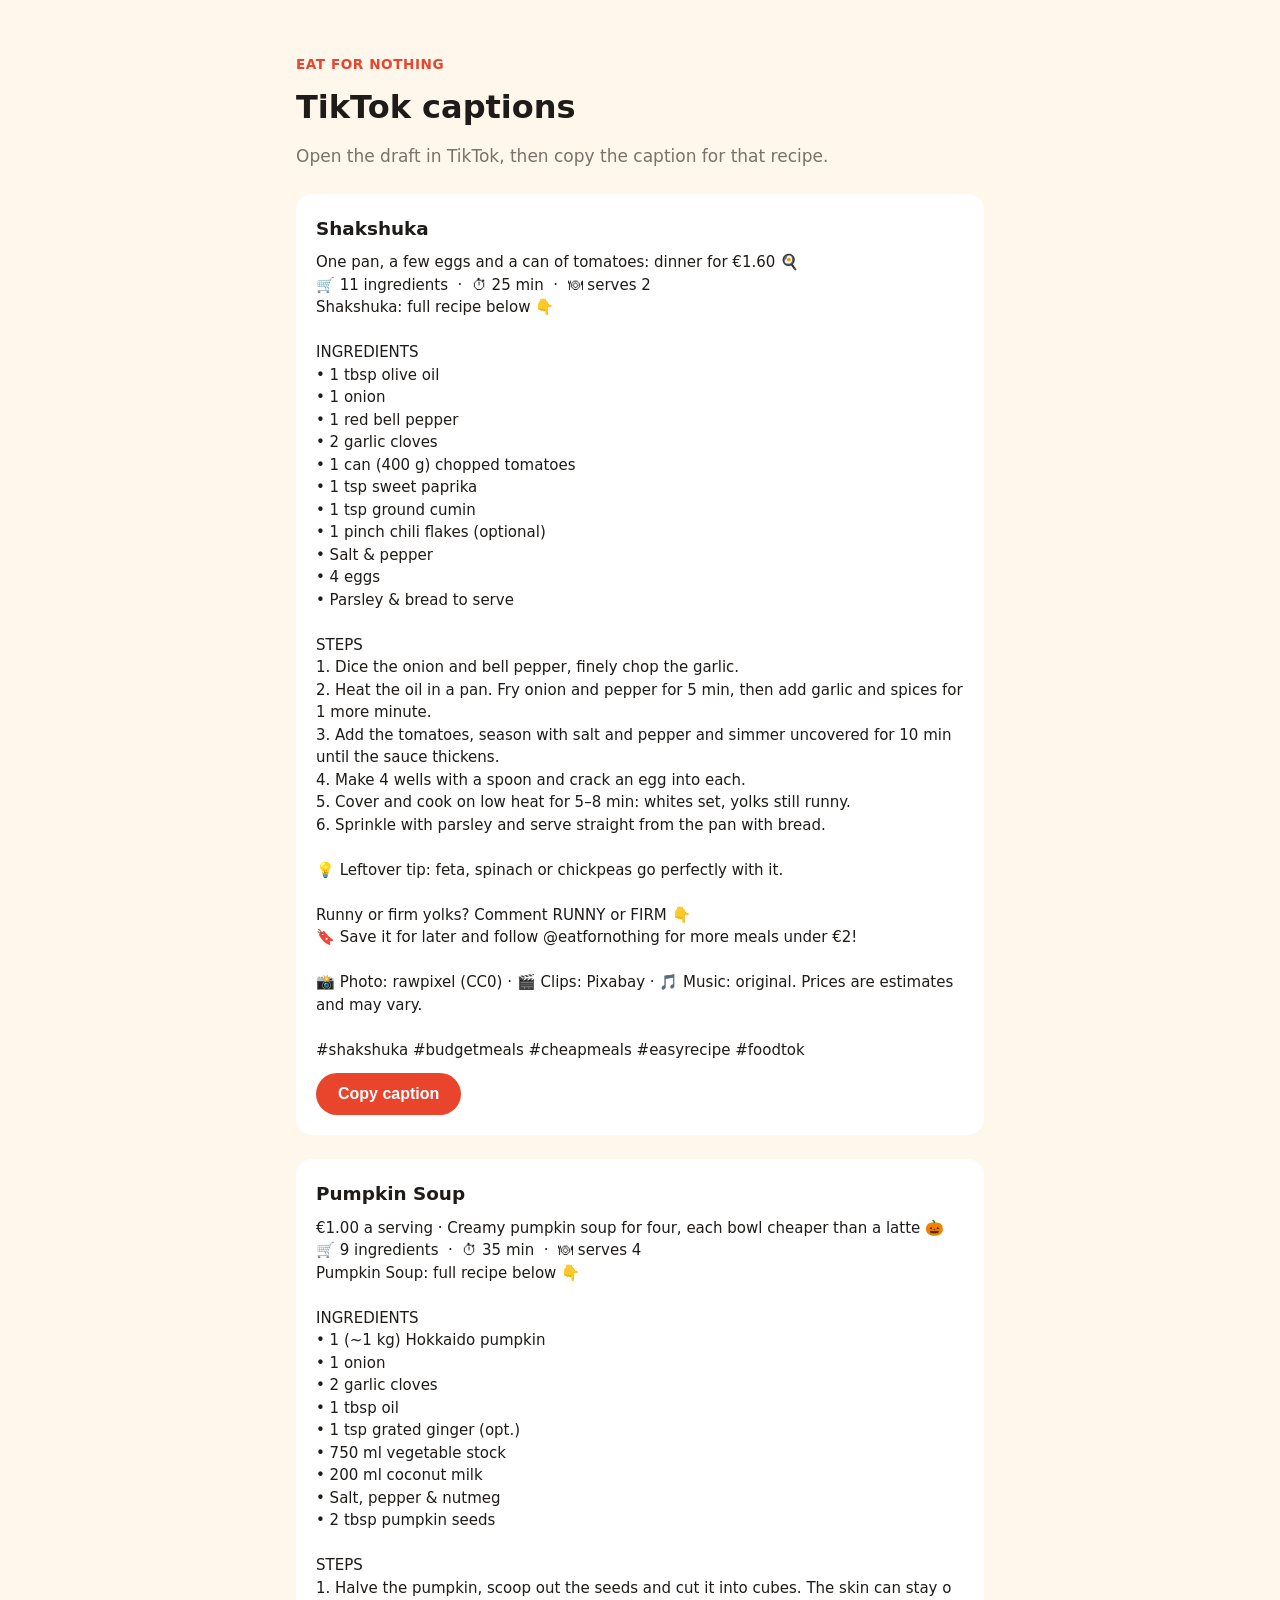
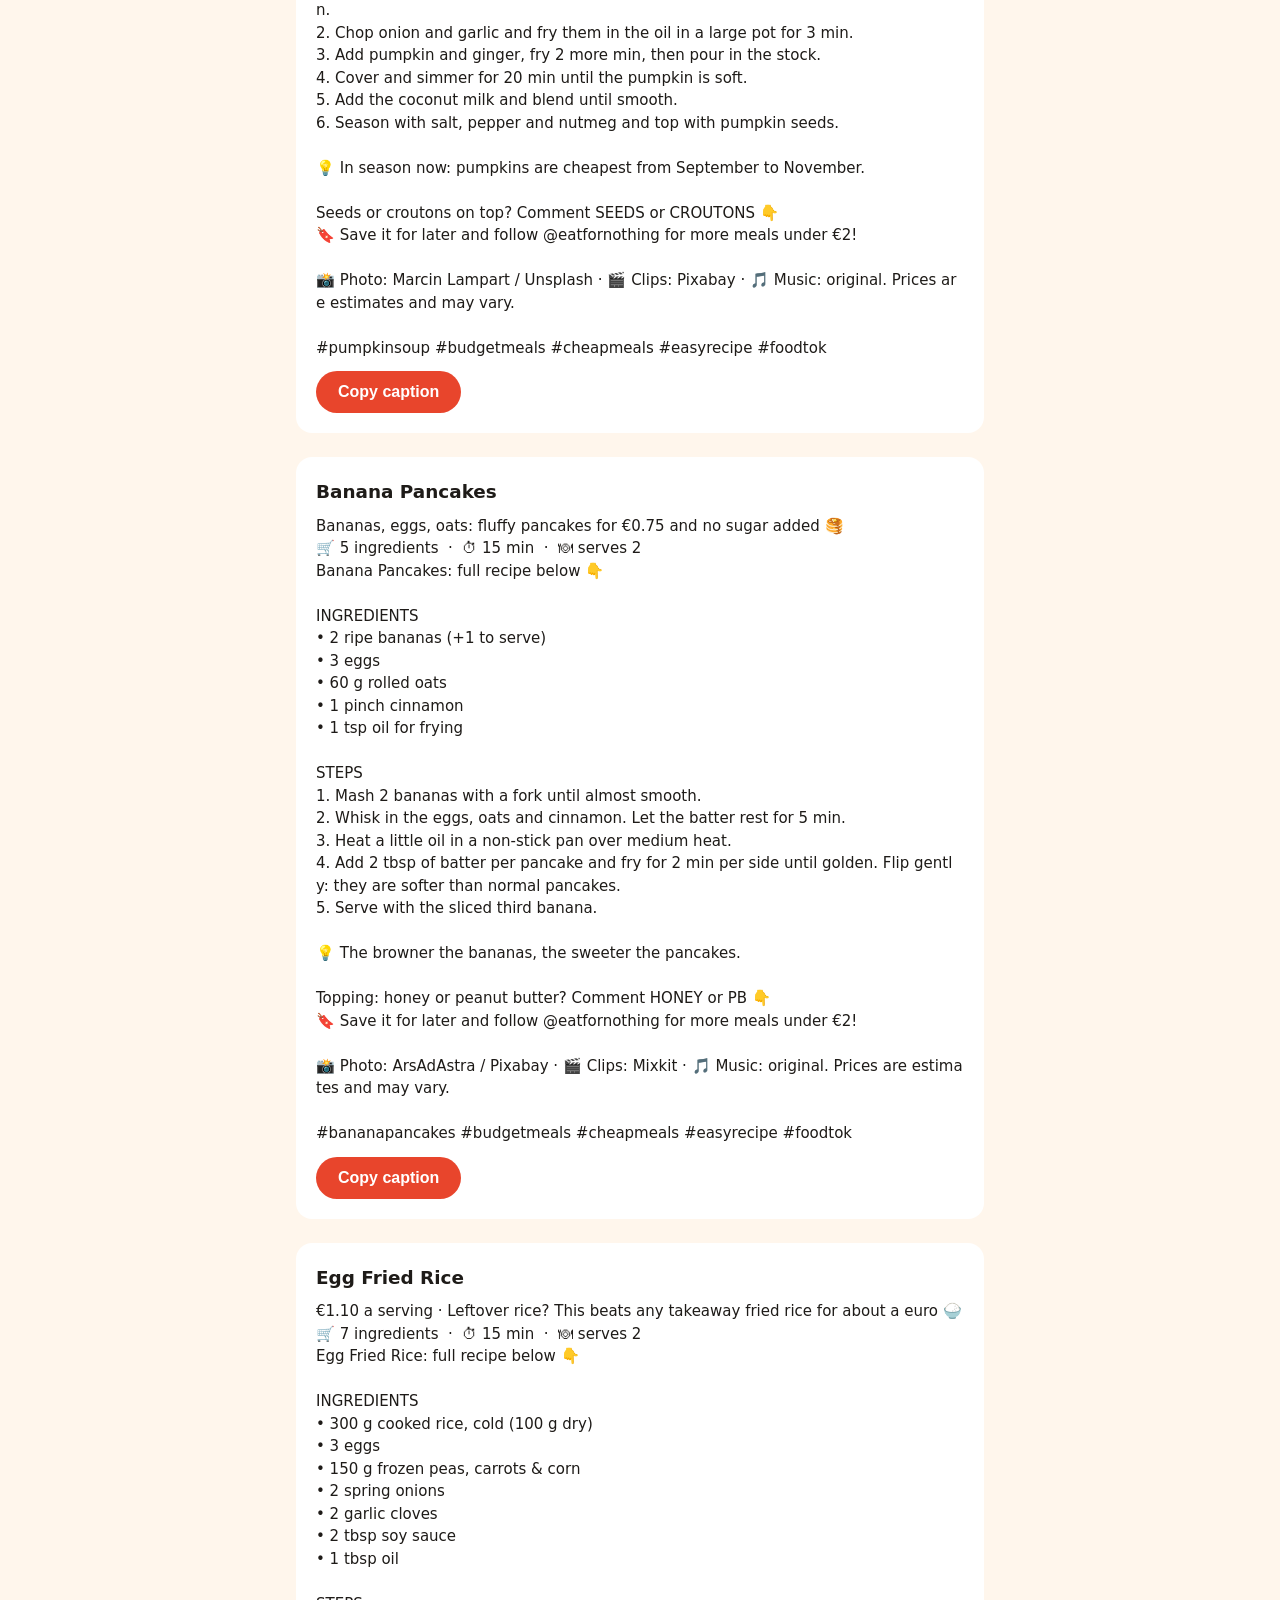
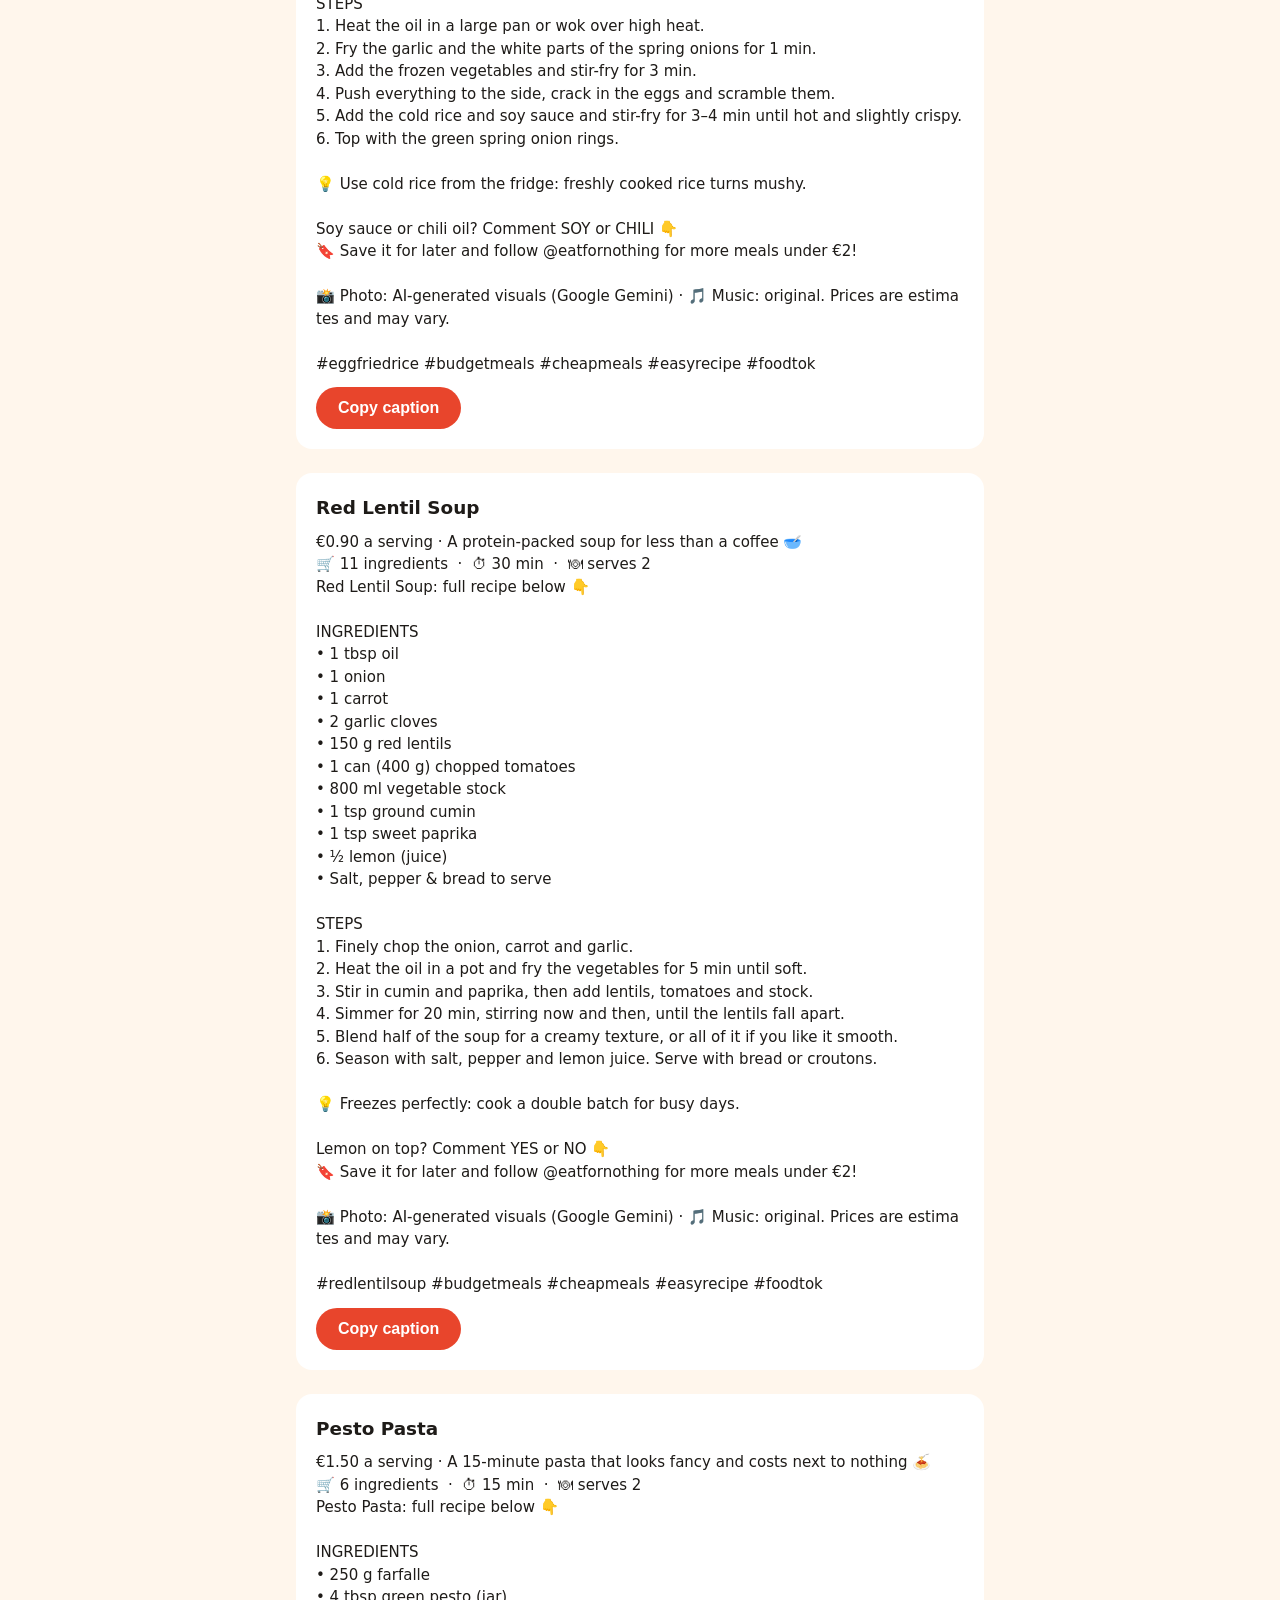
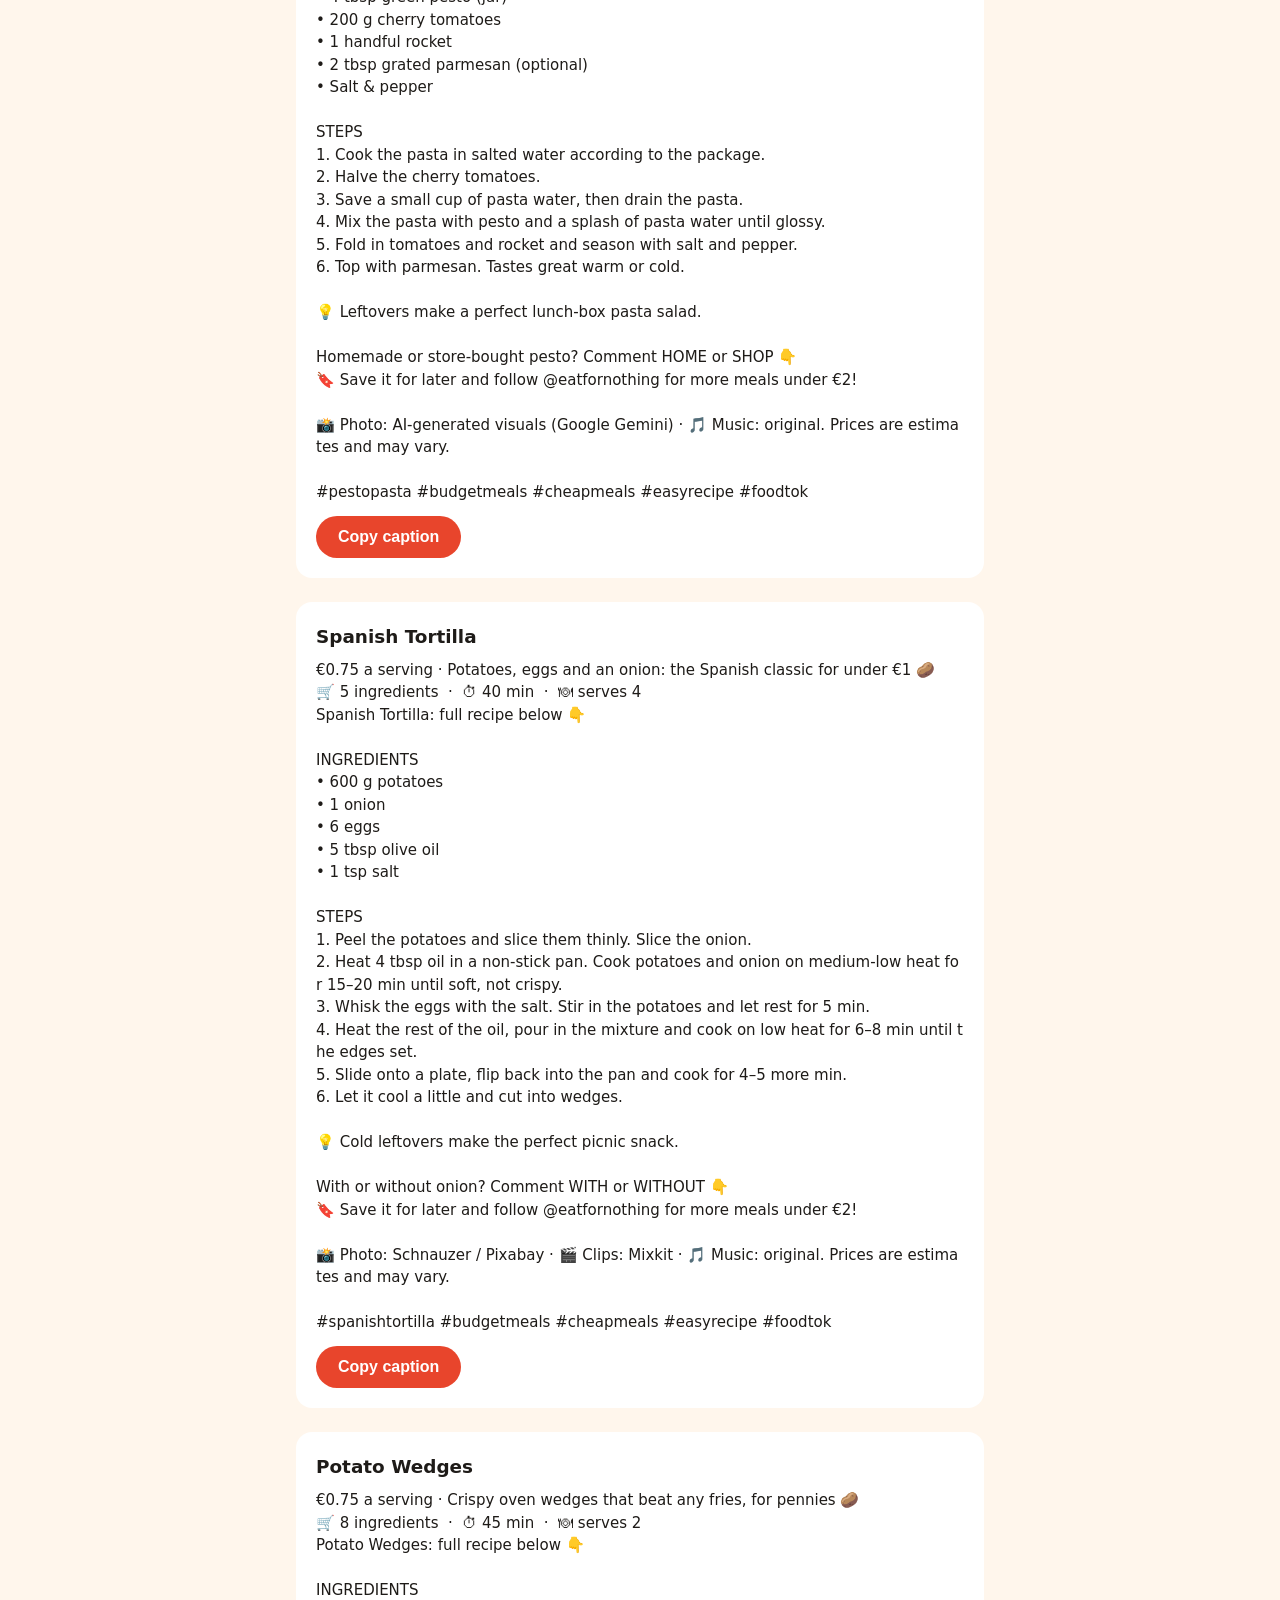
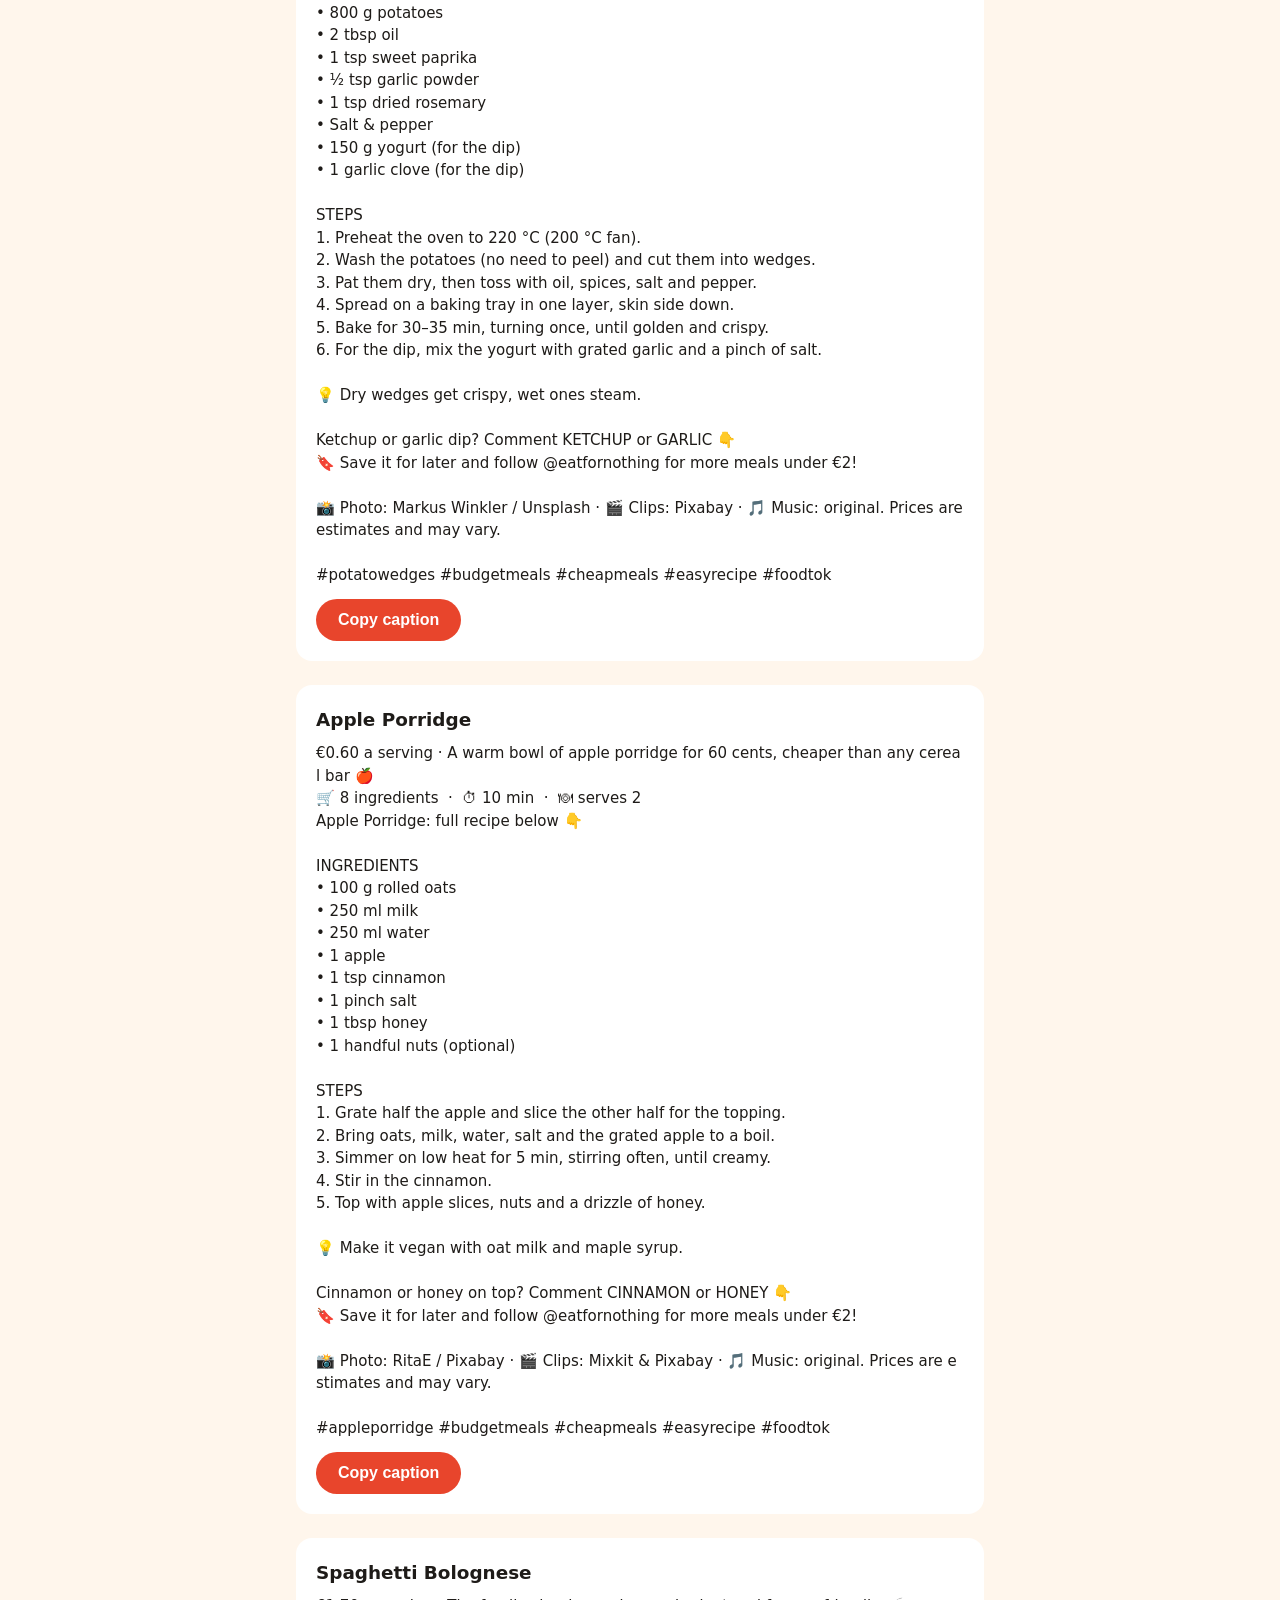
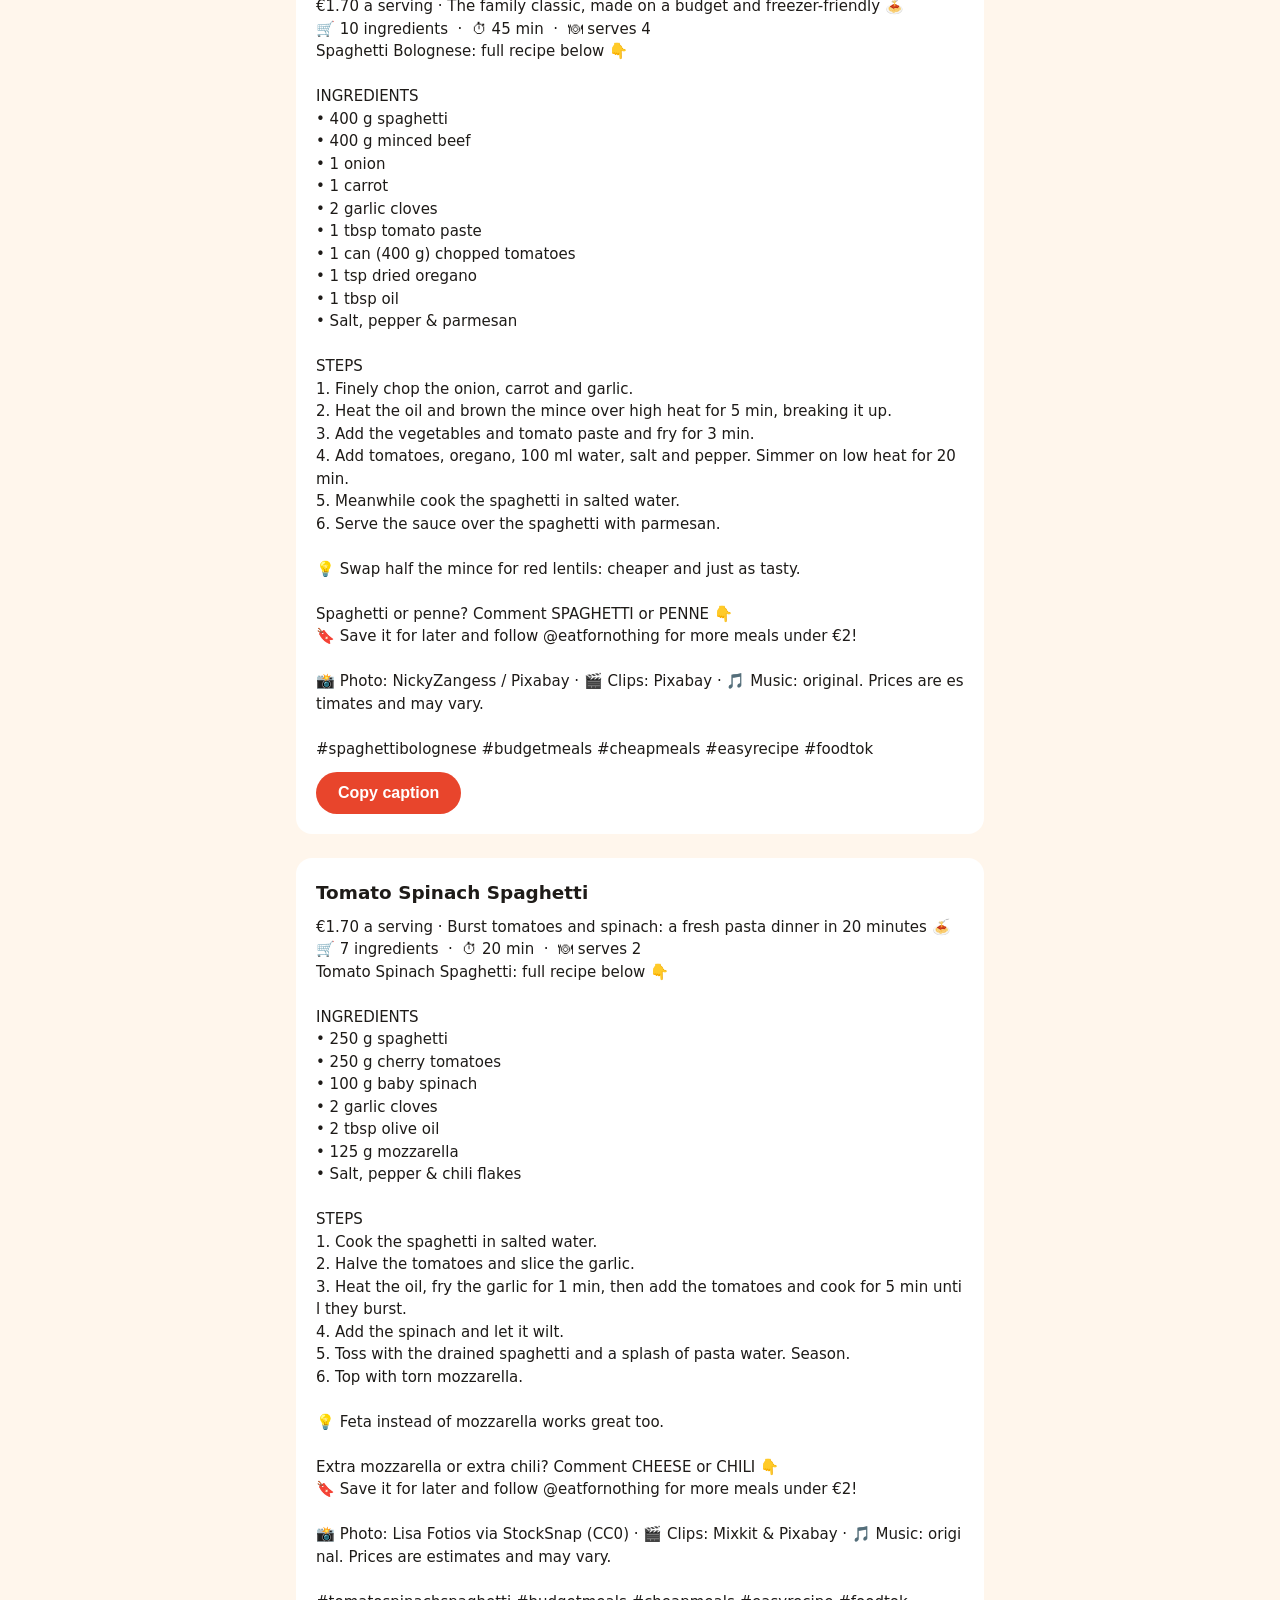
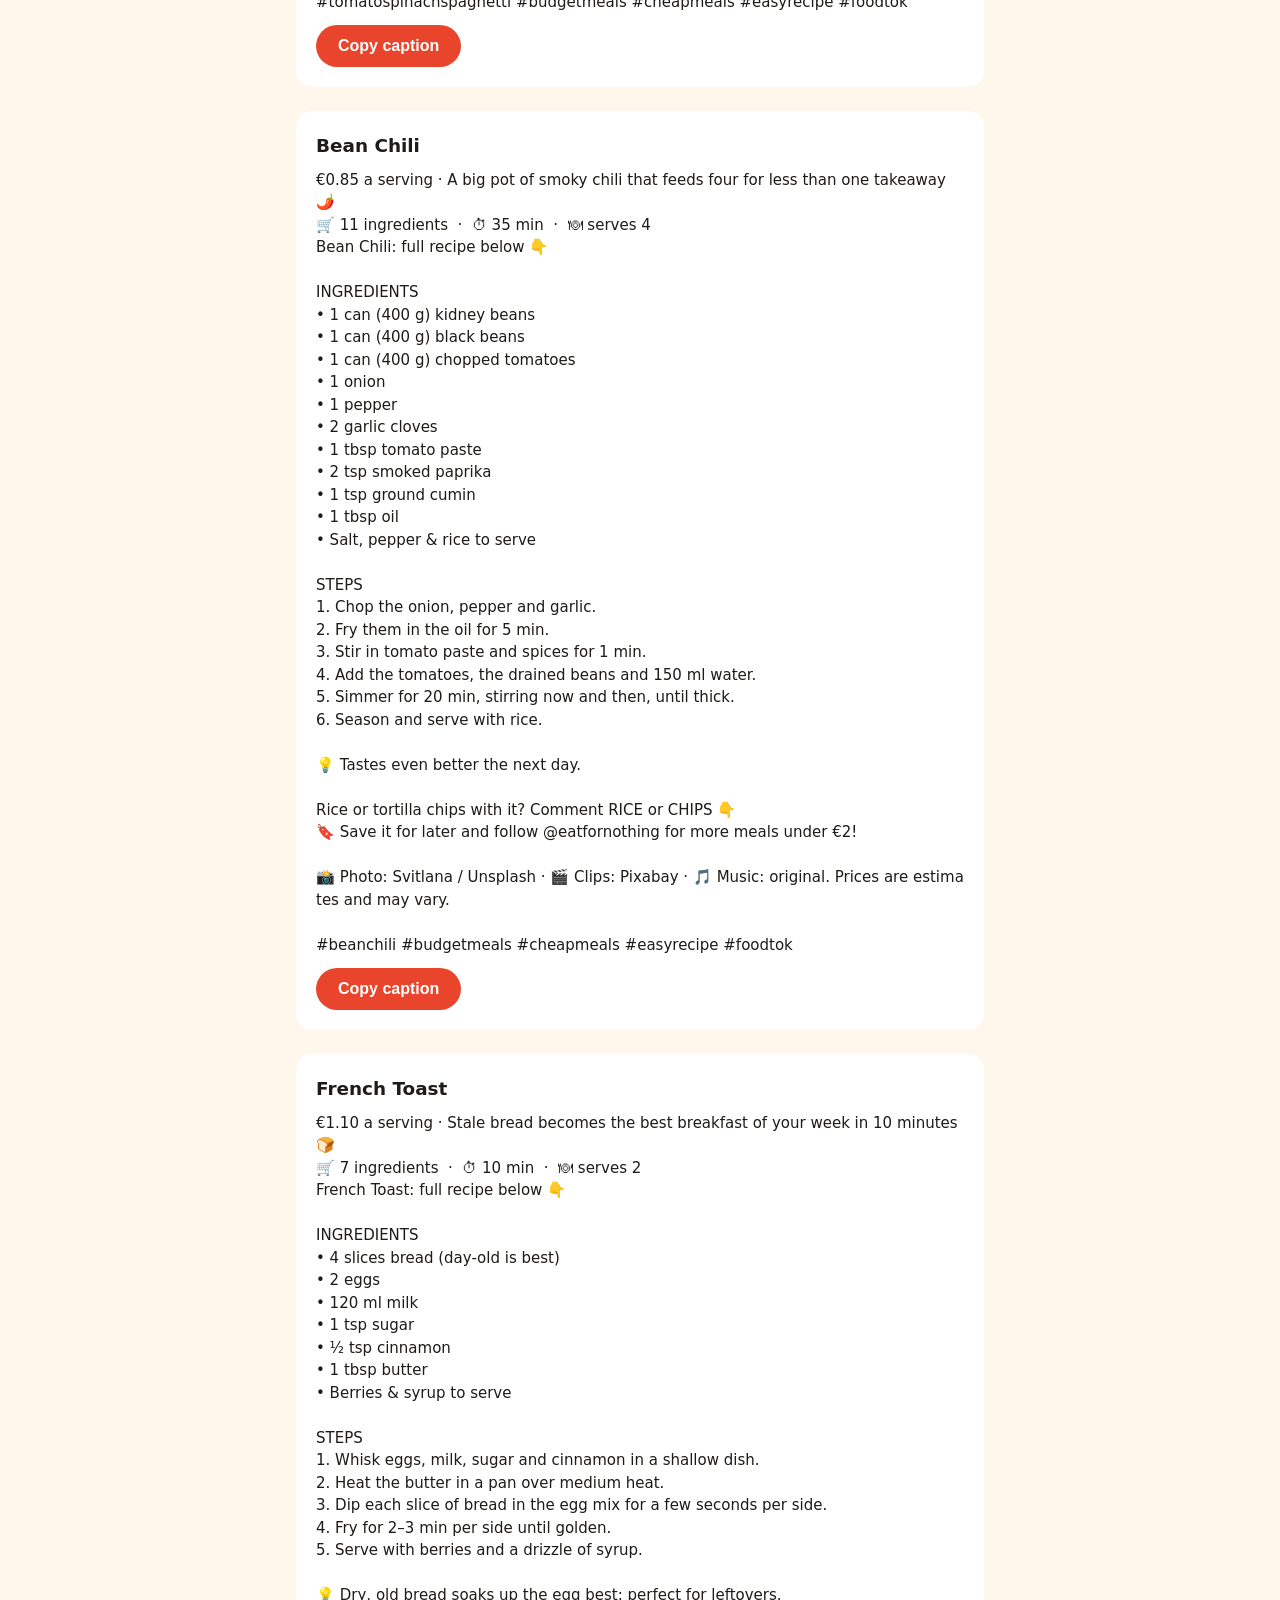
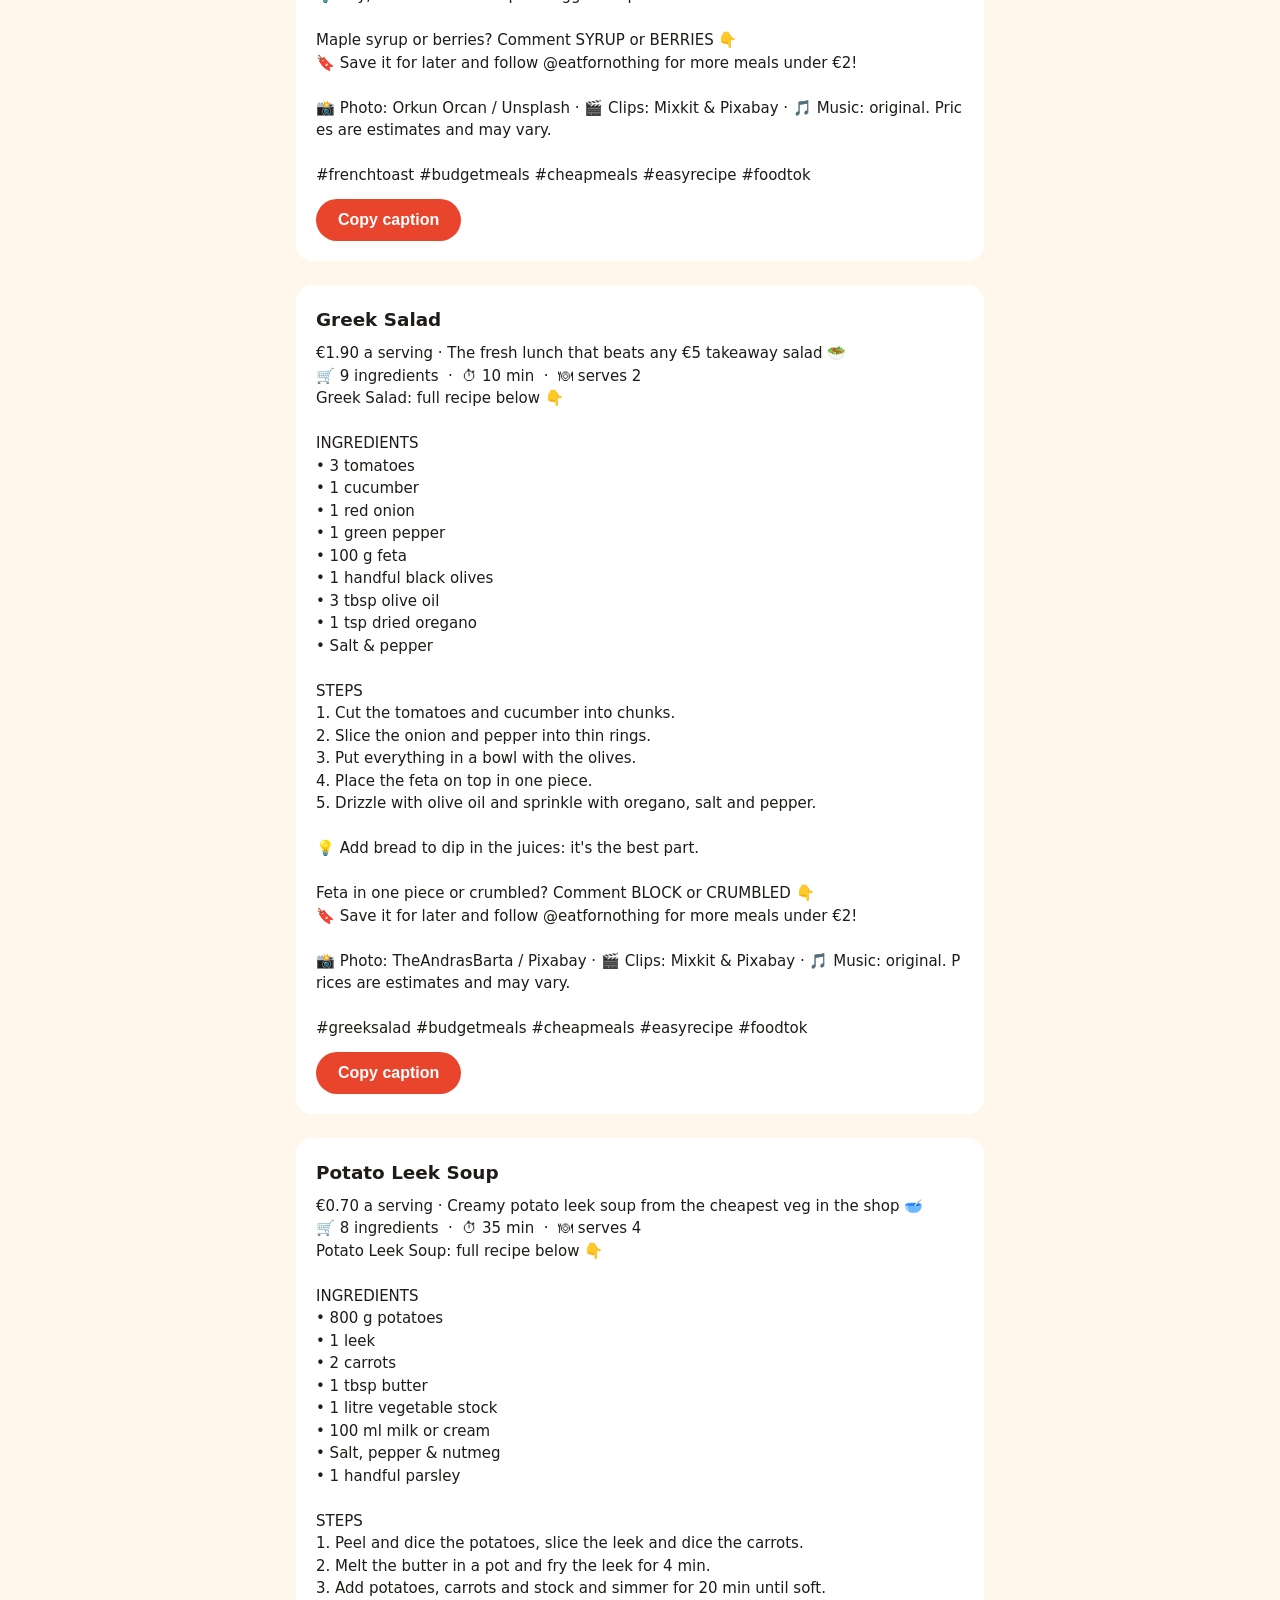
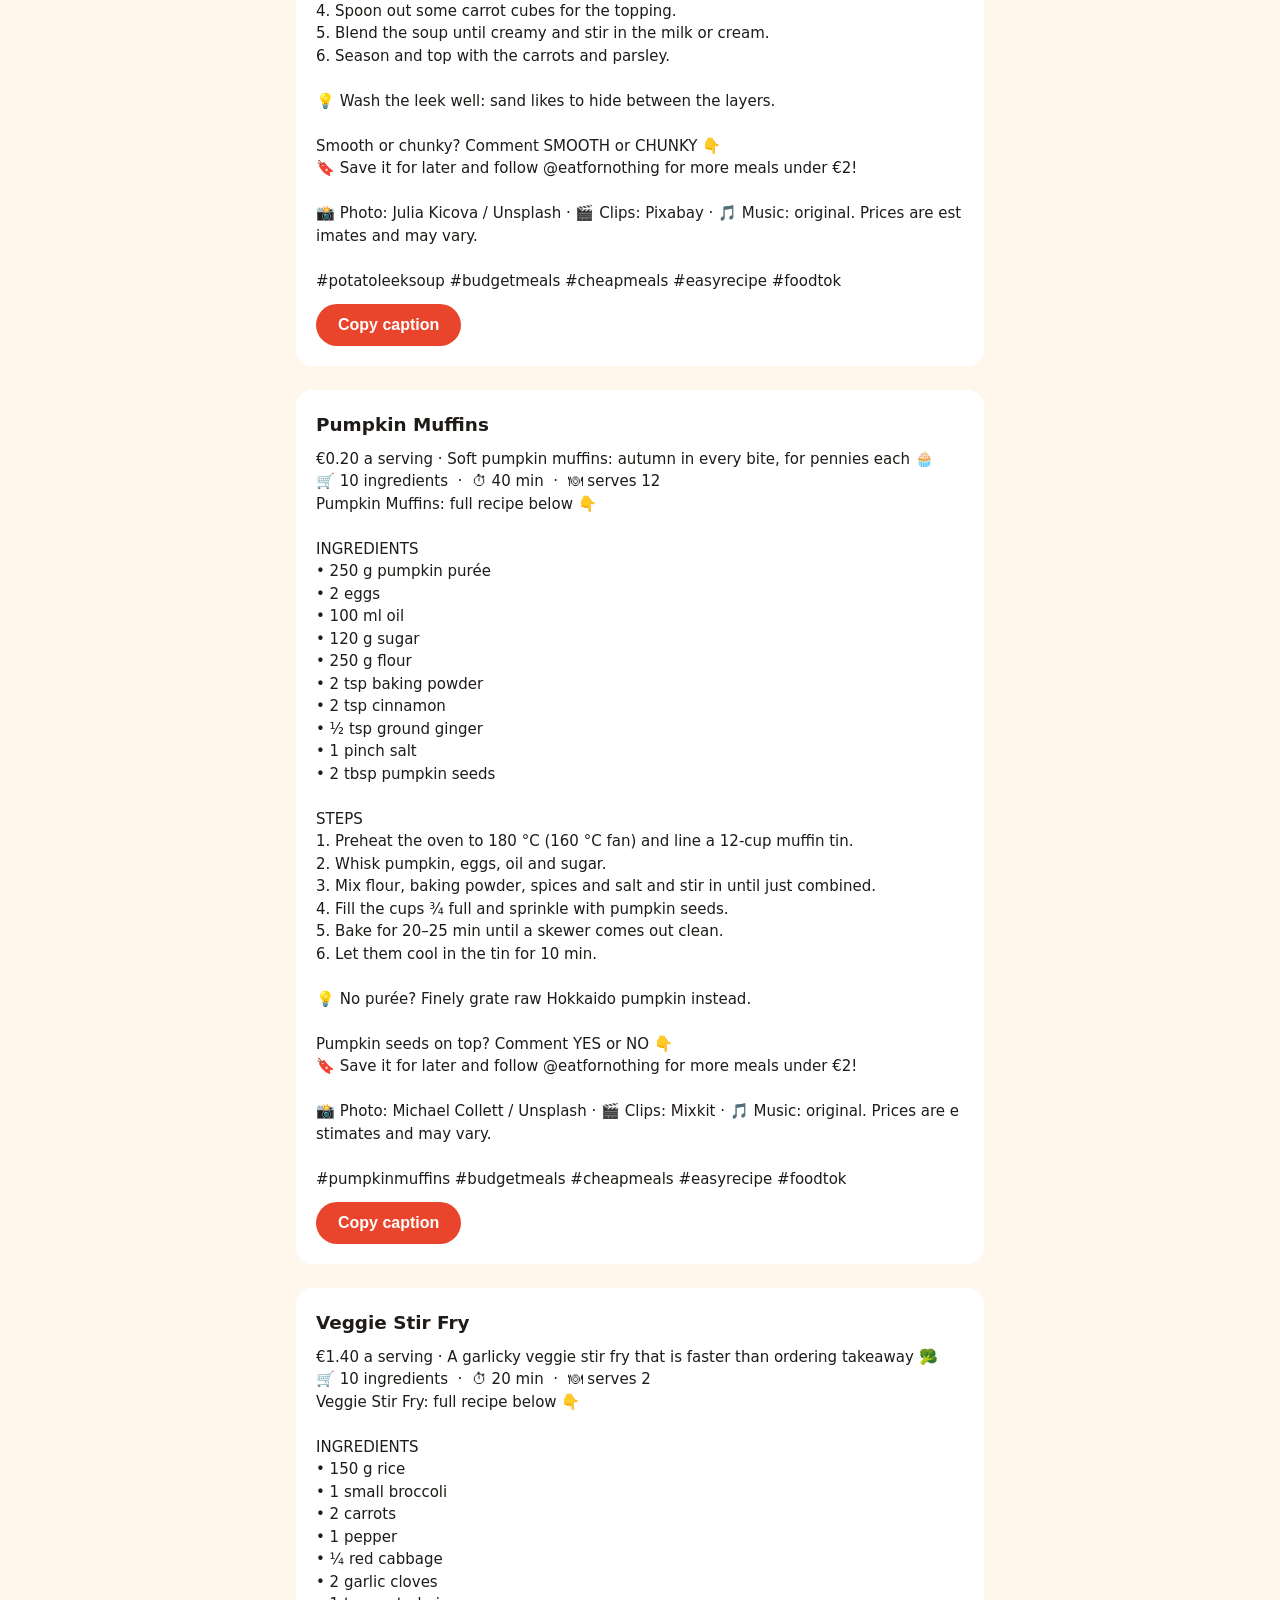
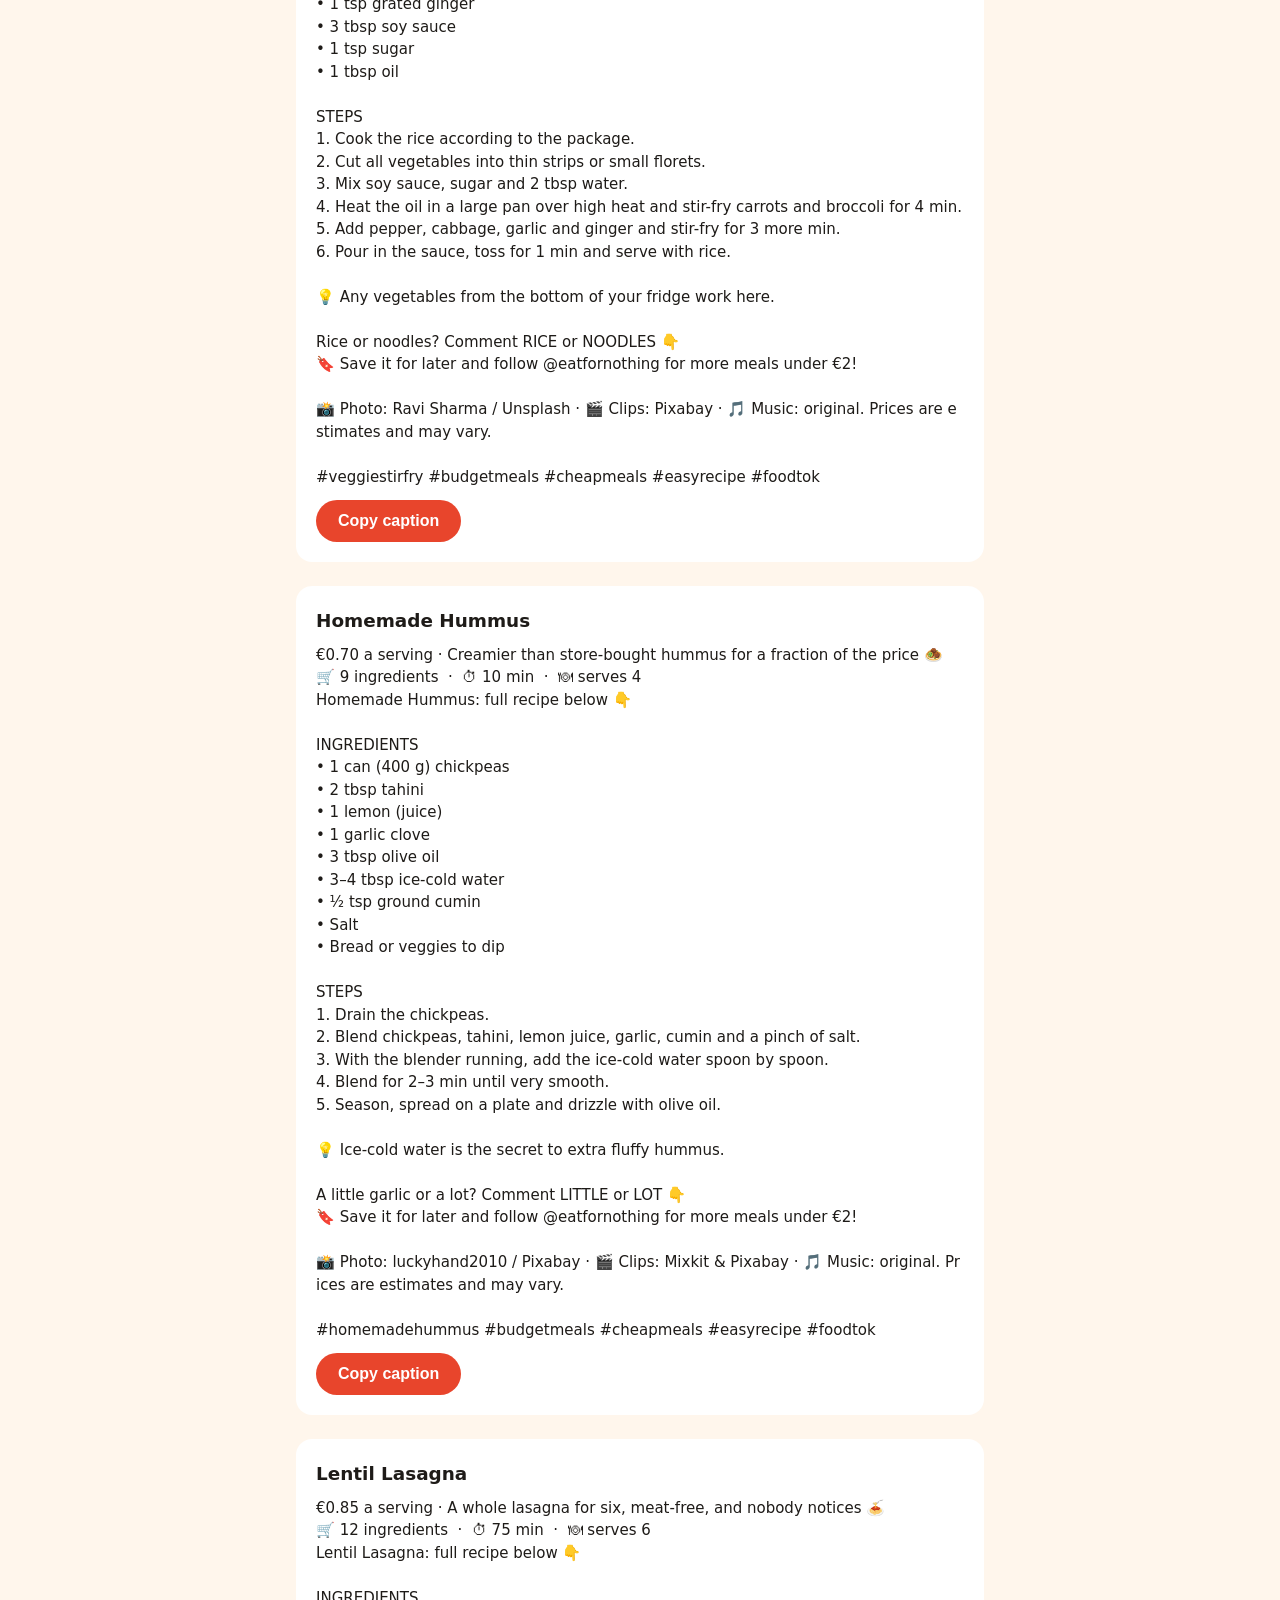
==== commit eb828e3f: "Pesto Pasta im neuen Studio-Look Co-Authored-By: Claude Opus 5.5 <noreply@anthropic.com> Claude-Sess" ====
--- a/captions.html
+++ b/captions.html
@@ -179,7 +179,7 @@
 Homemade or store-bought pesto? Comment HOME or SHOP 👇
 🔖 Save it for later and follow @eatfornothing for more meals under €2!
 
-📸 Photo: rawpixel (CC0) · 🎬 Clips: Pixabay · 🎵 Music: original. Prices are estimates and may vary.
+📸 Photo: AI-generated visuals (Google Gemini) · 🎵 Music: original. Prices are estimates and may vary.
 
 #pestopasta #budgetmeals #cheapmeals #easyrecipe #foodtok</pre><button type="button" data-copy="t-pesto-pasta">Copy caption</button></section><section class="card" id="spanish-tortilla"><h2>Spanish Tortilla</h2><pre id="t-spanish-tortilla">€0.75 a serving · Potatoes, eggs and an onion: the Spanish classic for under €1 🥔
 🛒 5 ingredients  ·  ⏱ 40 min  ·  🍽 serves 4
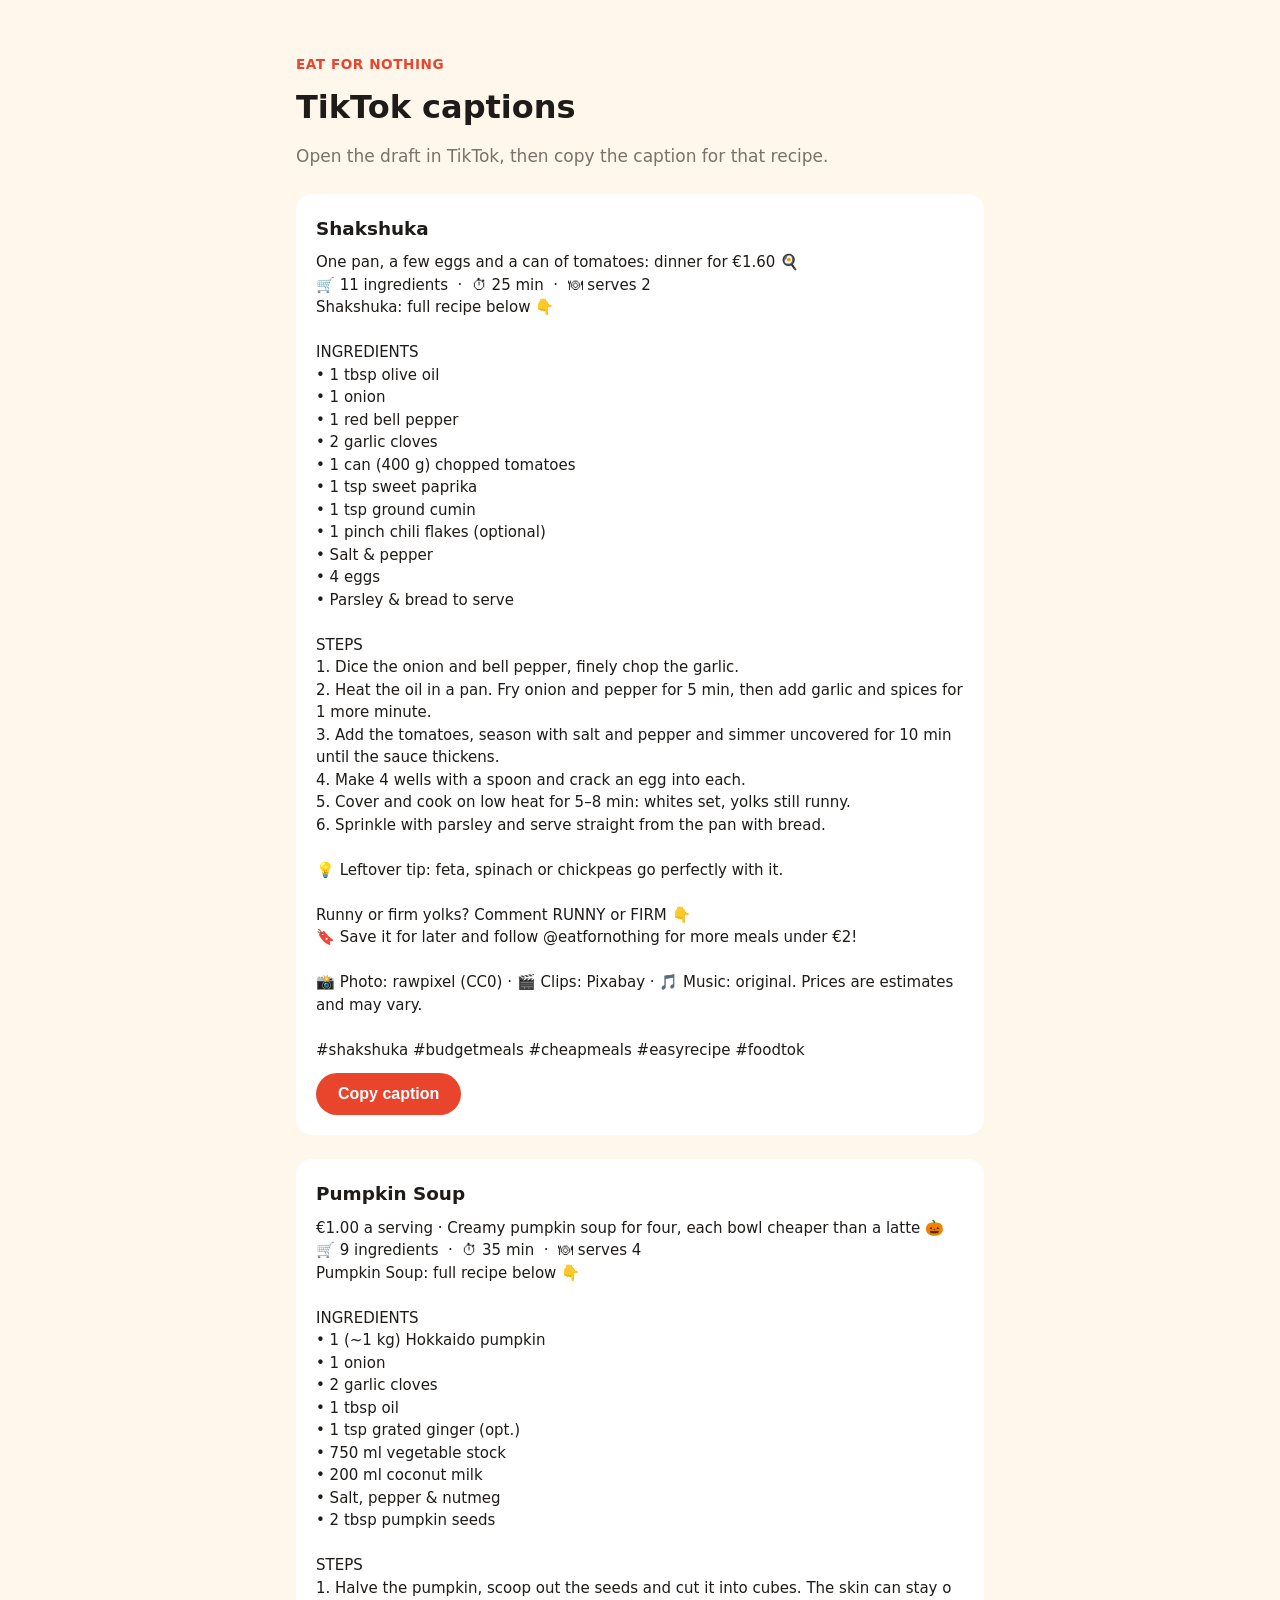
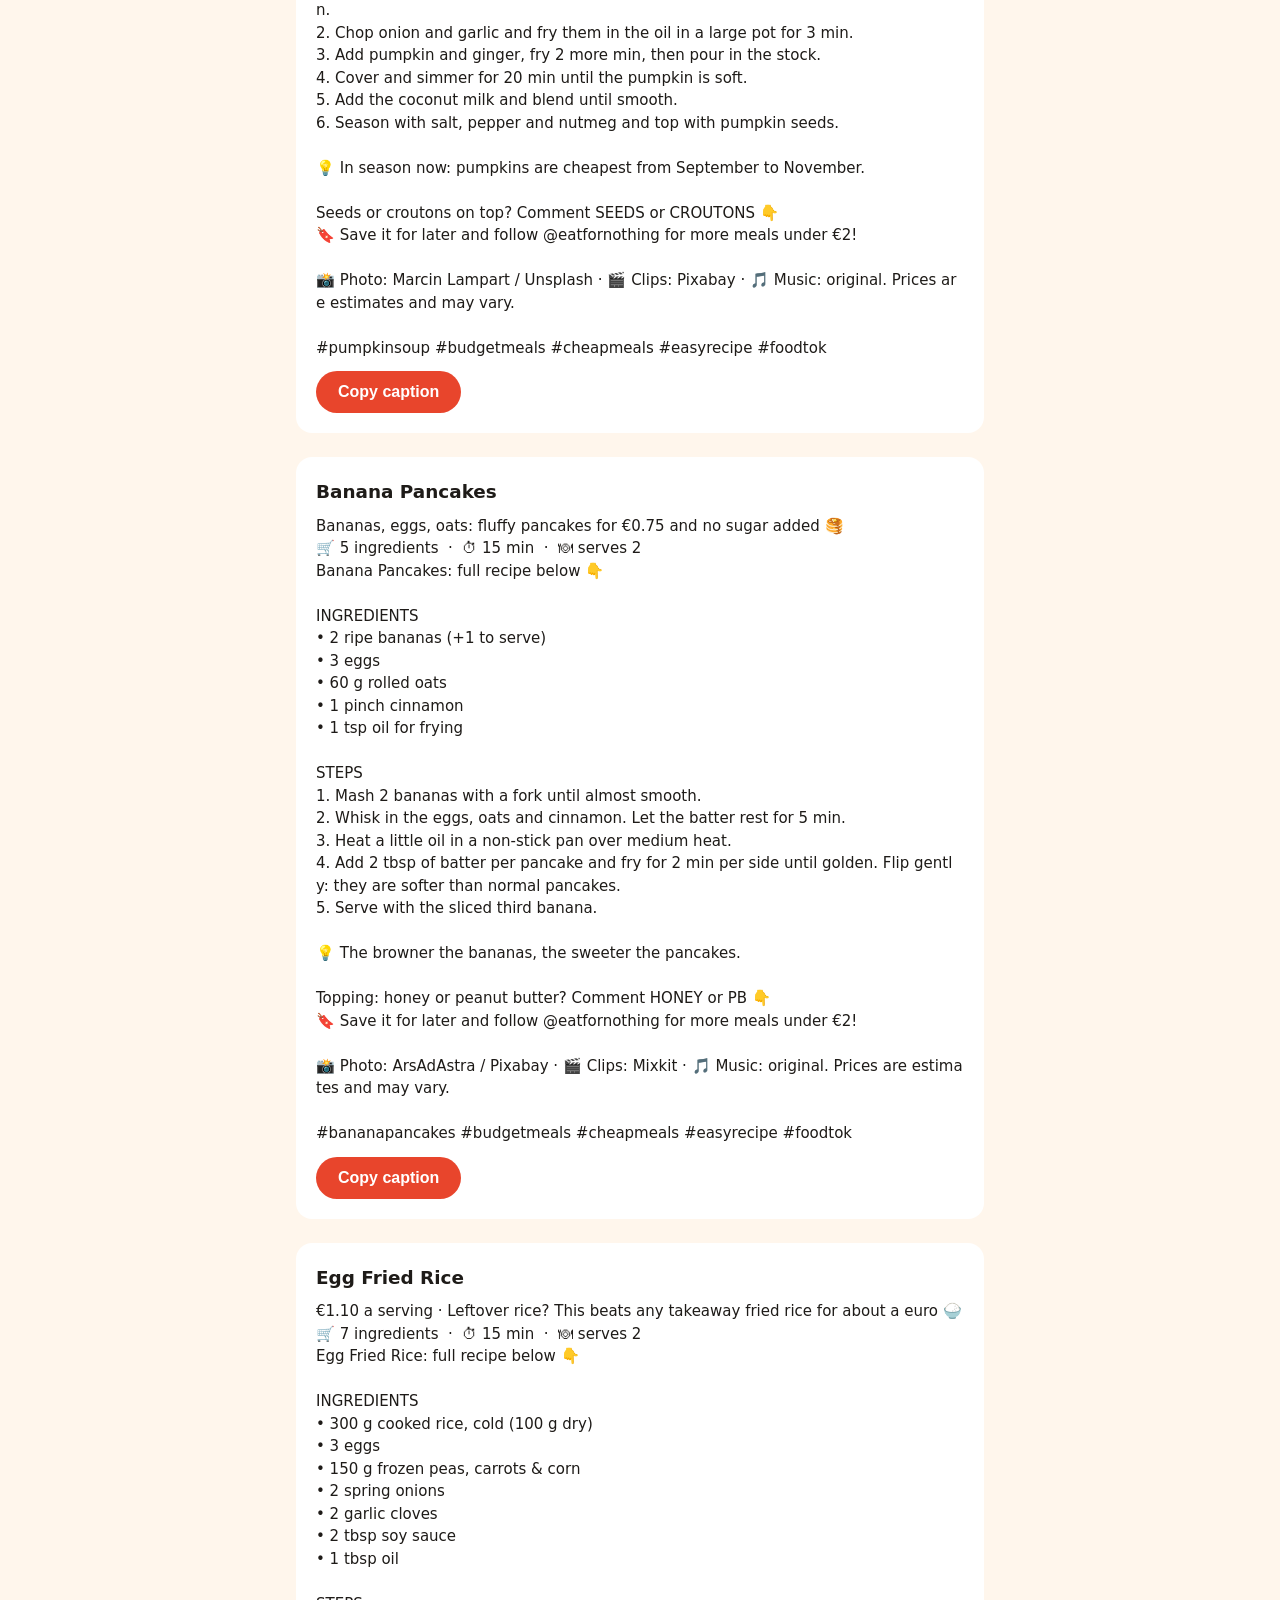
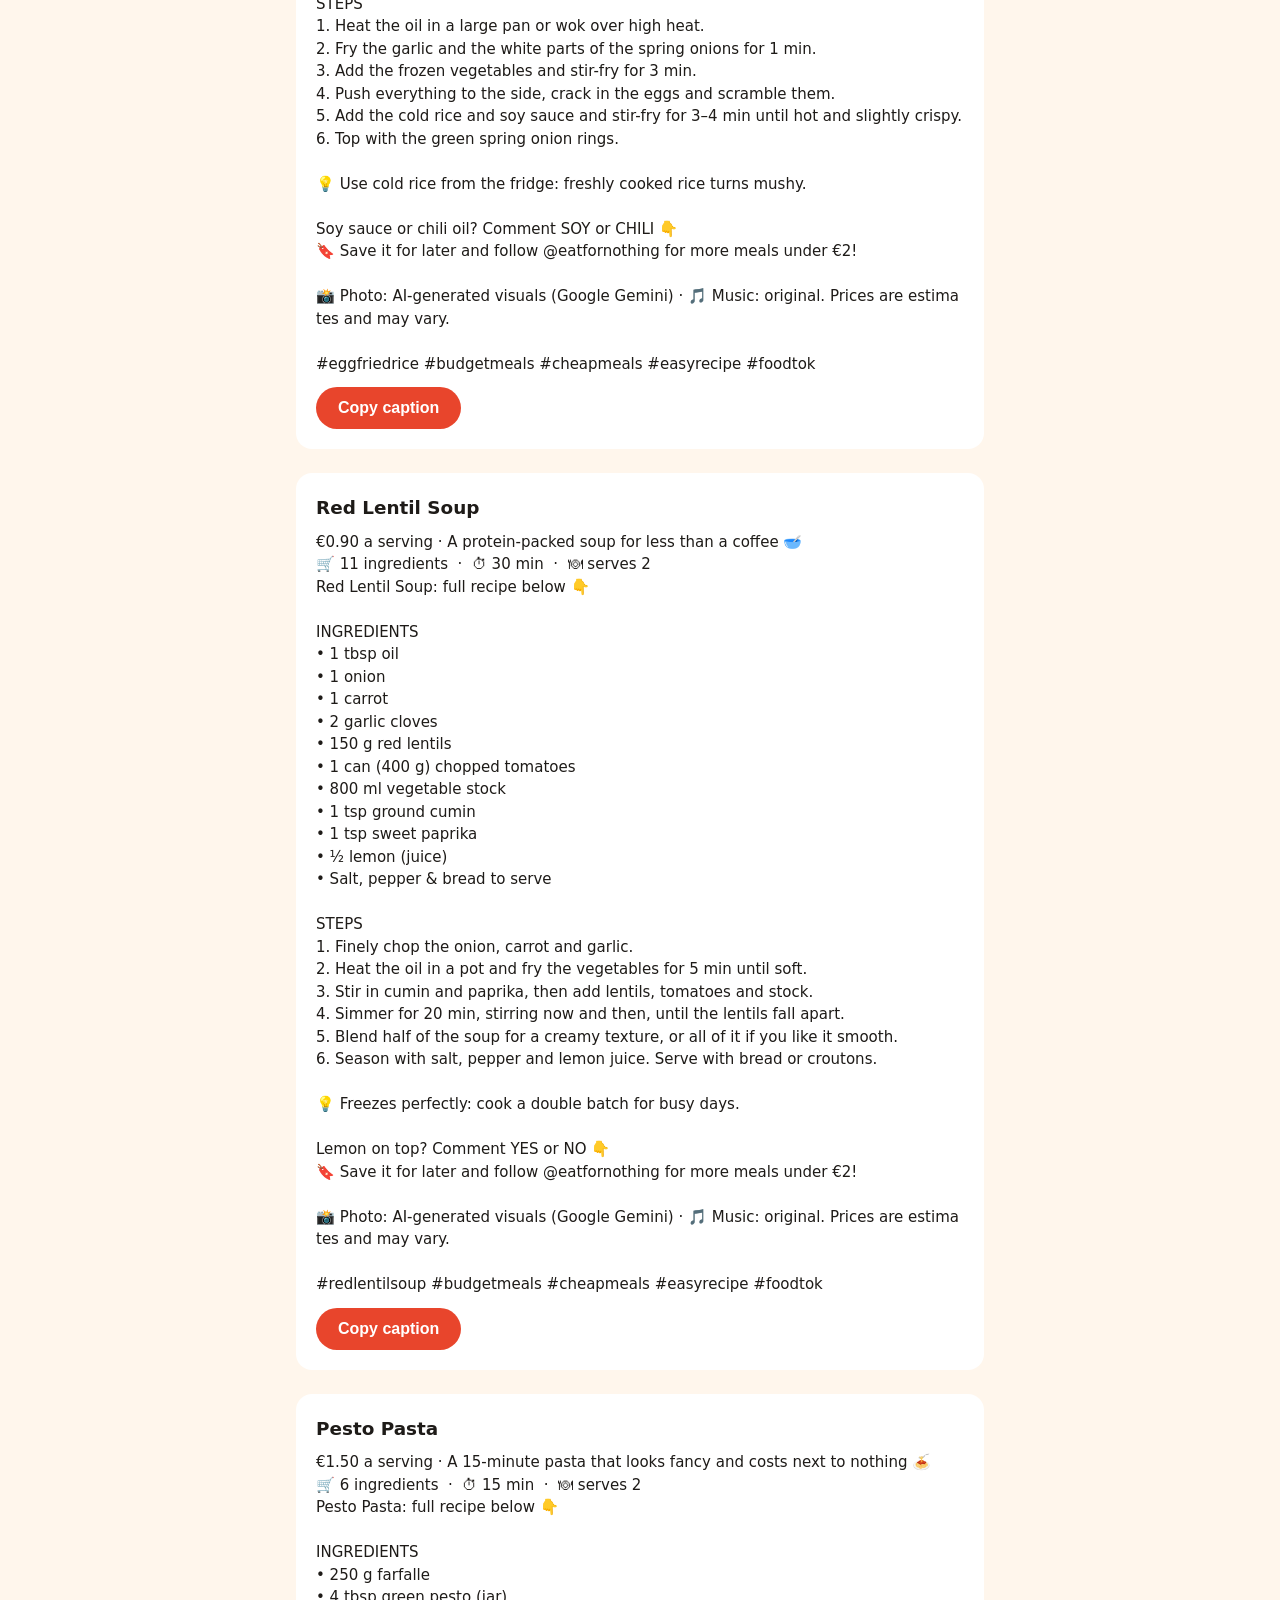
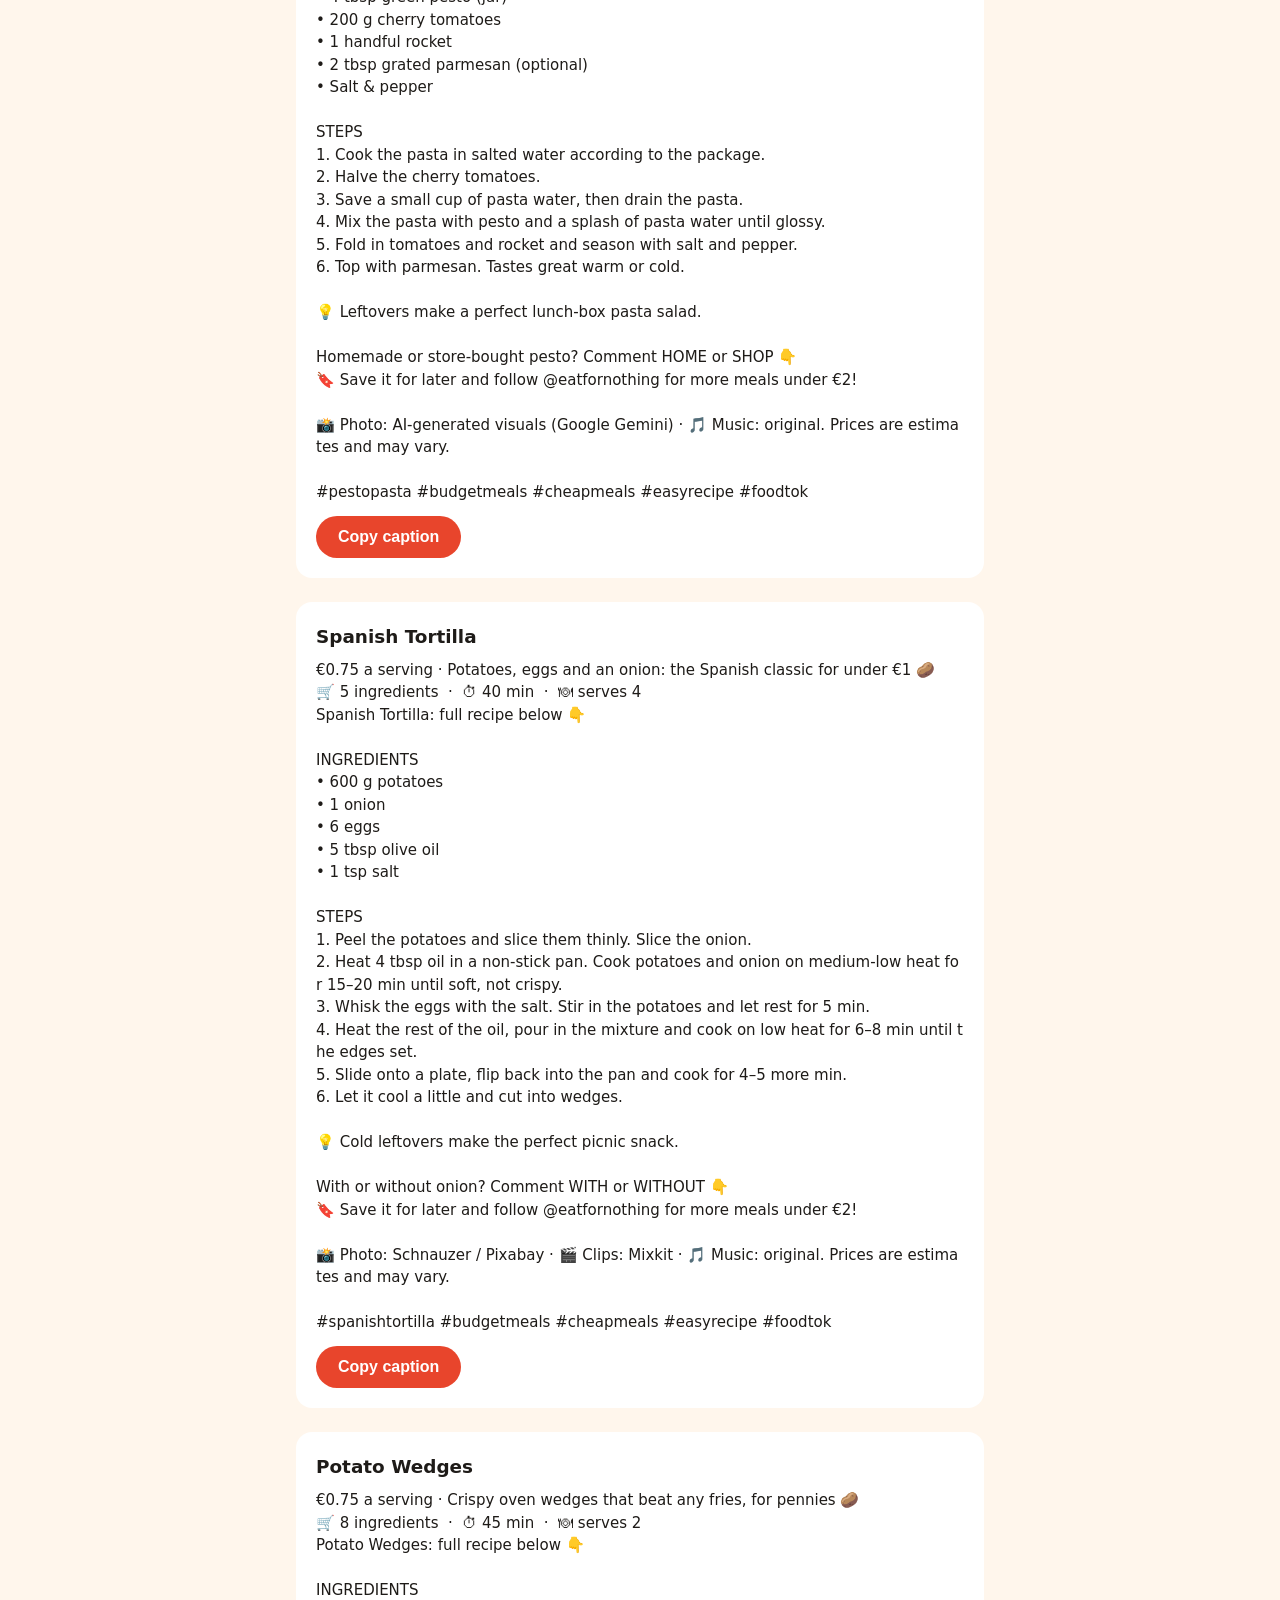
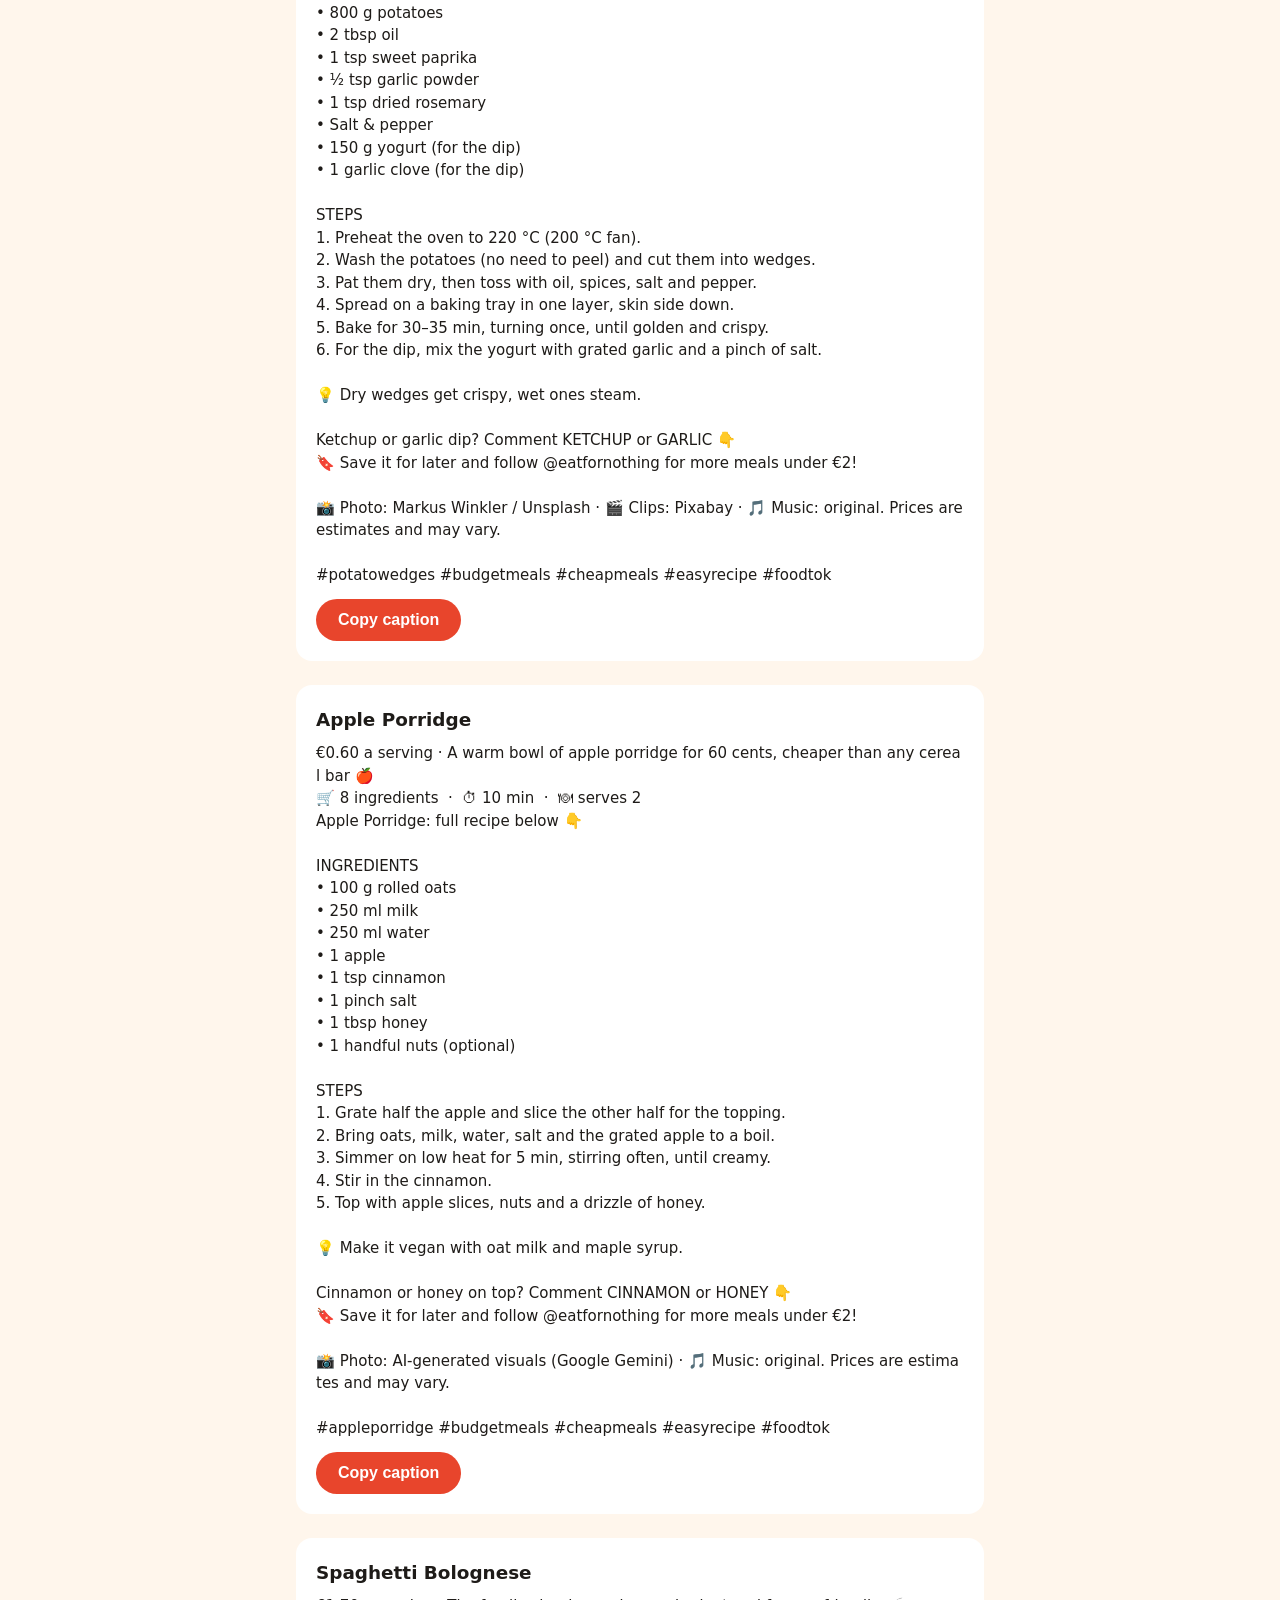
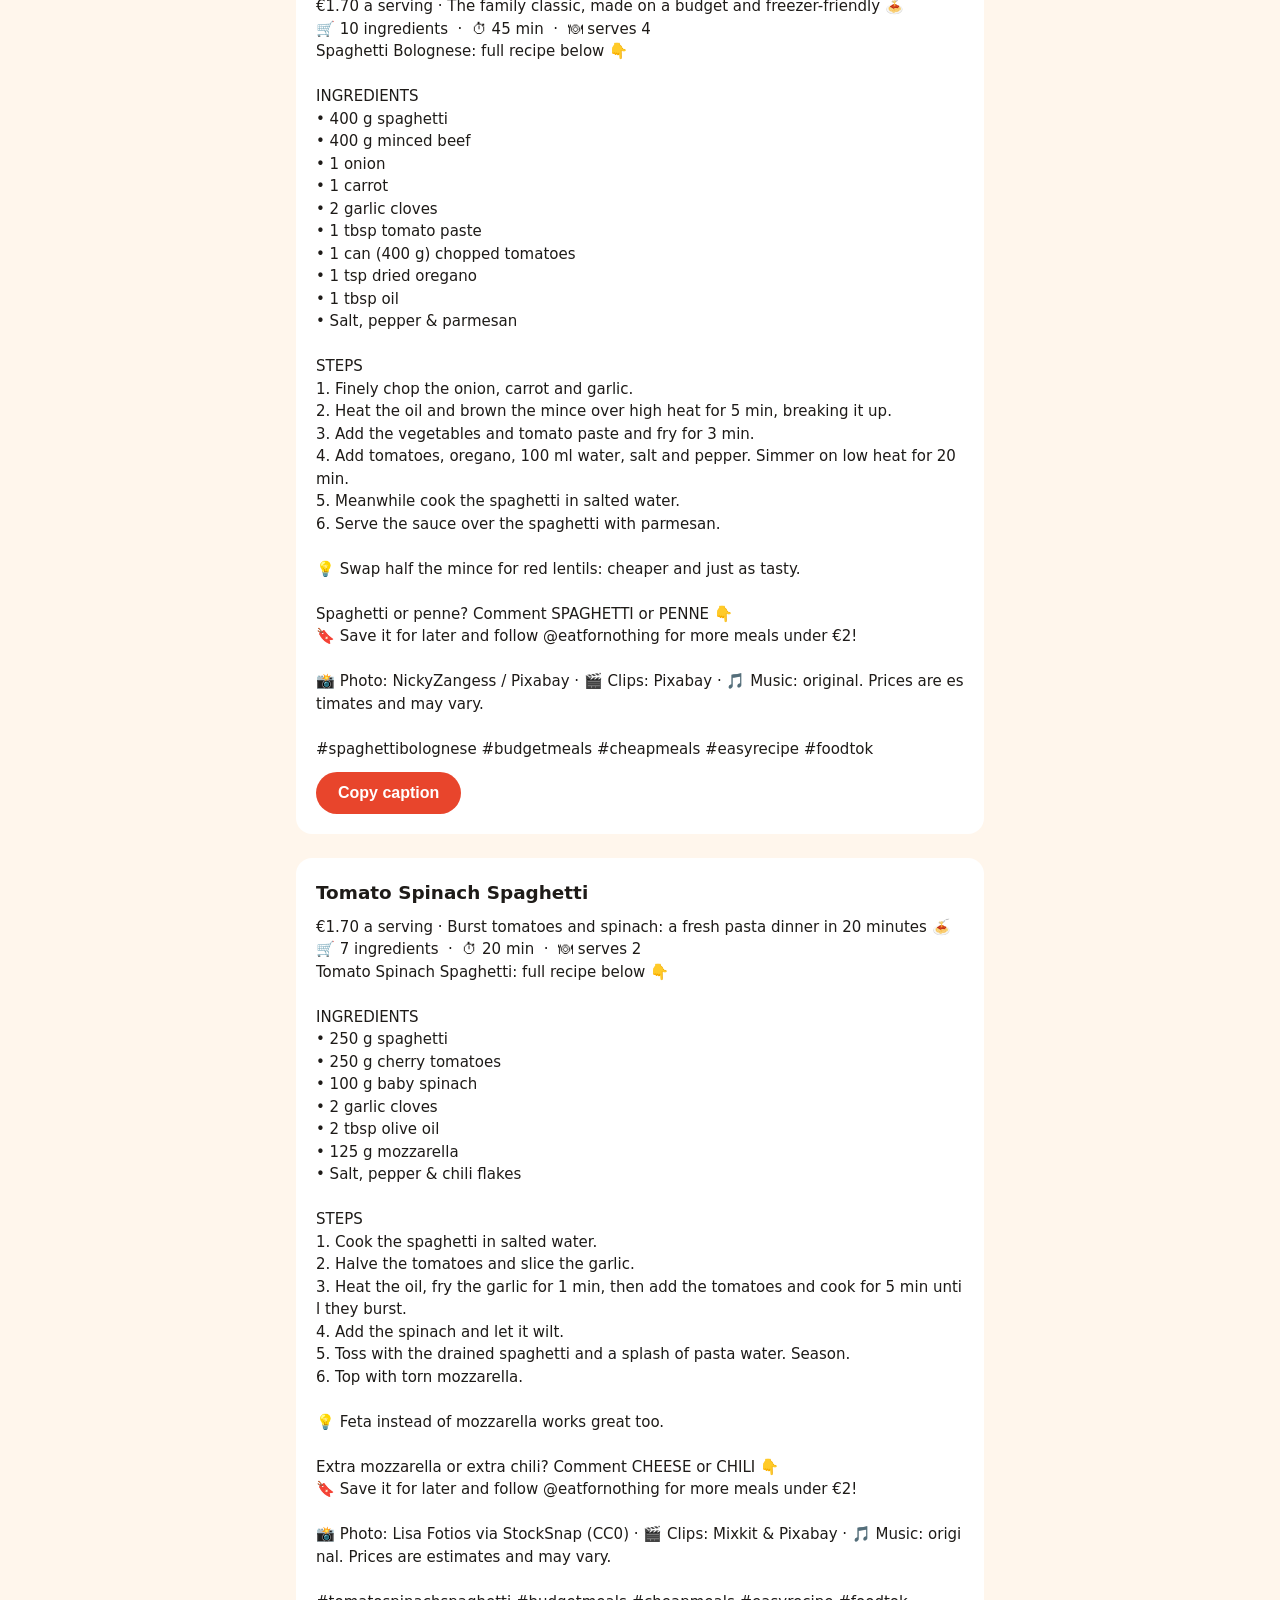
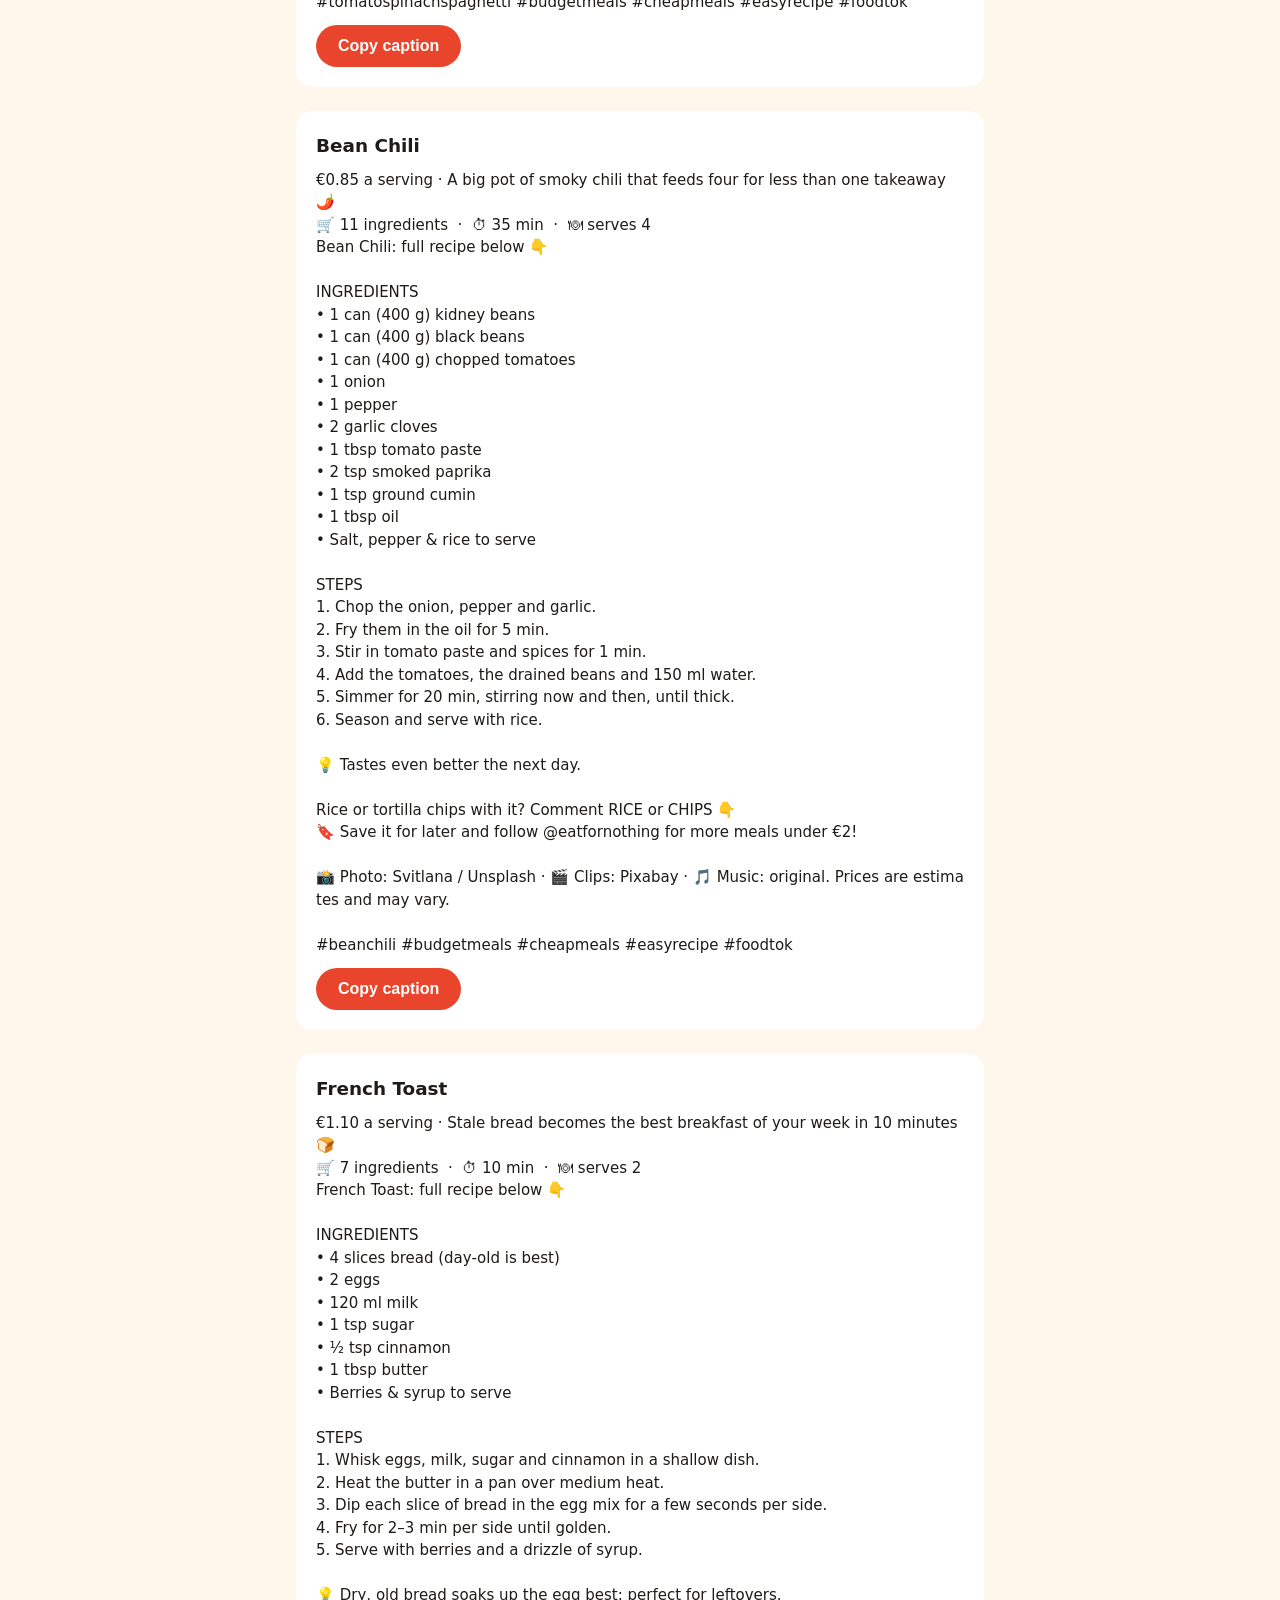
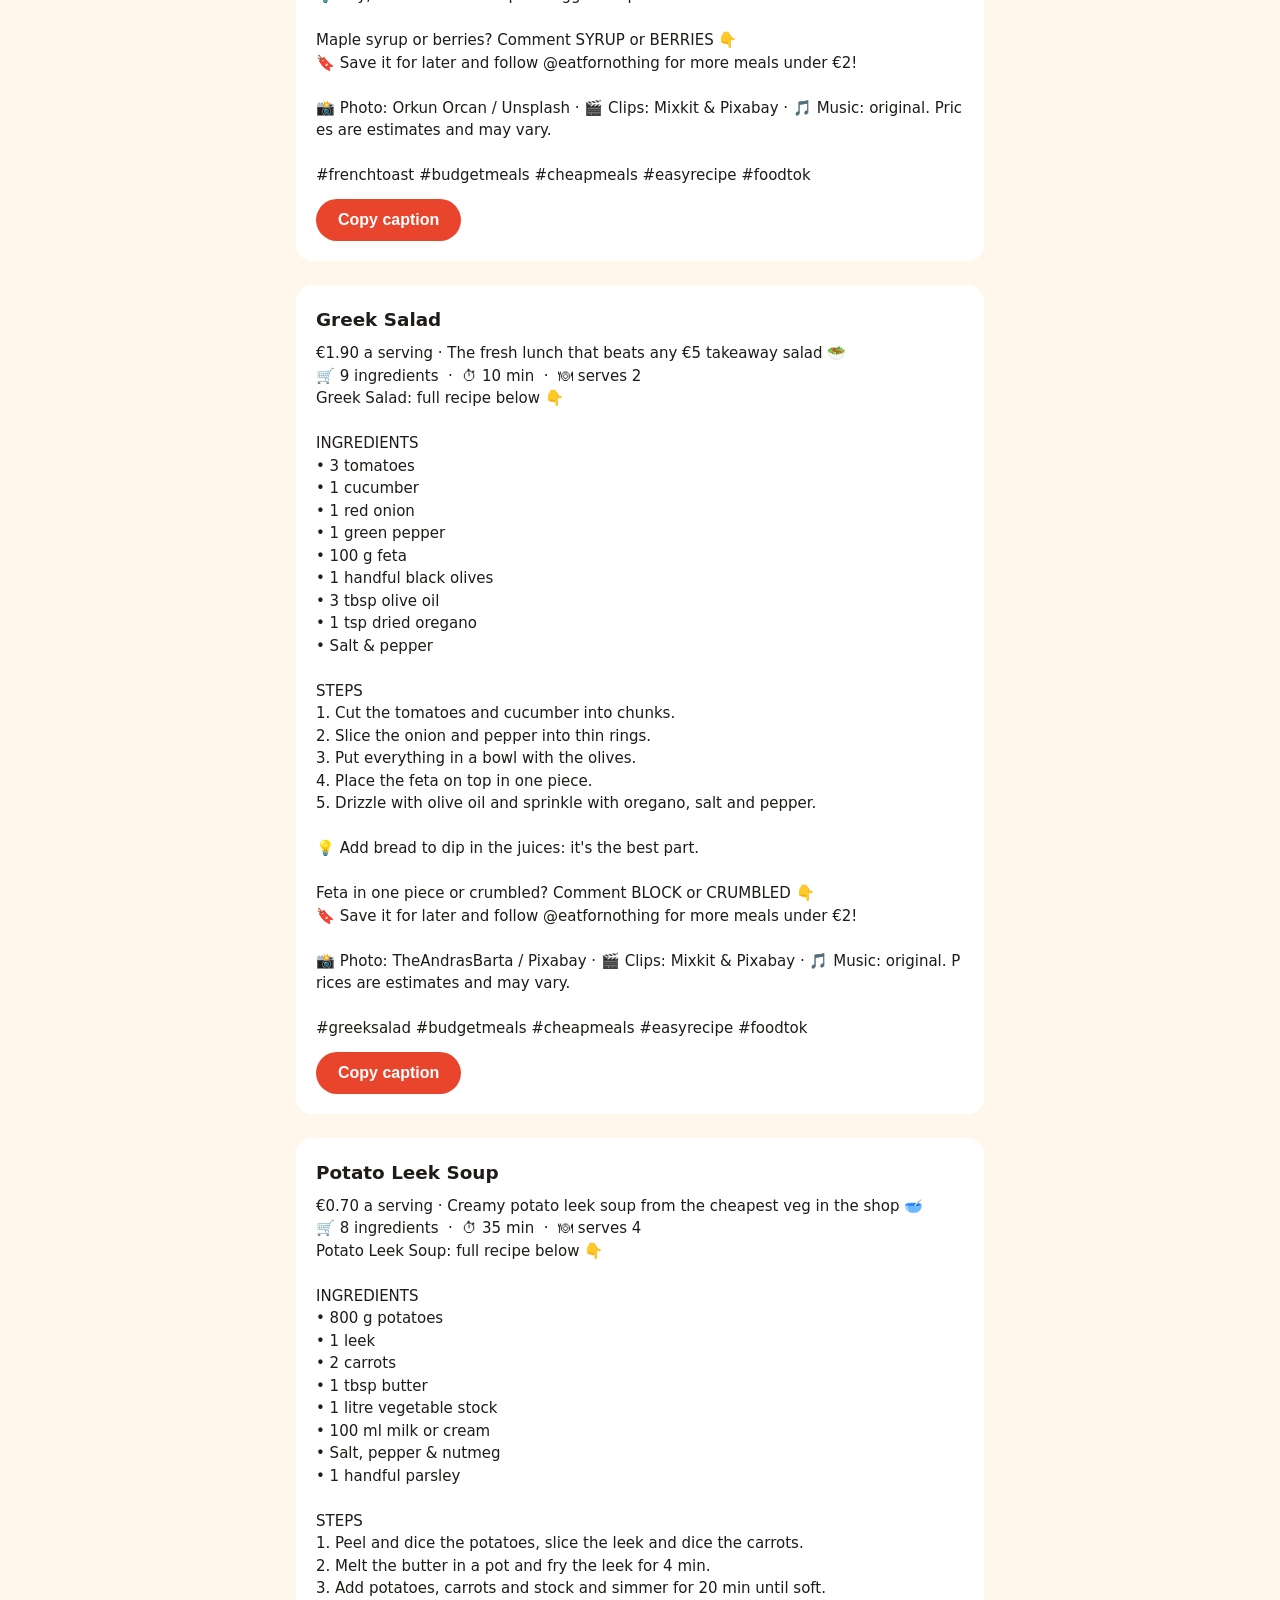
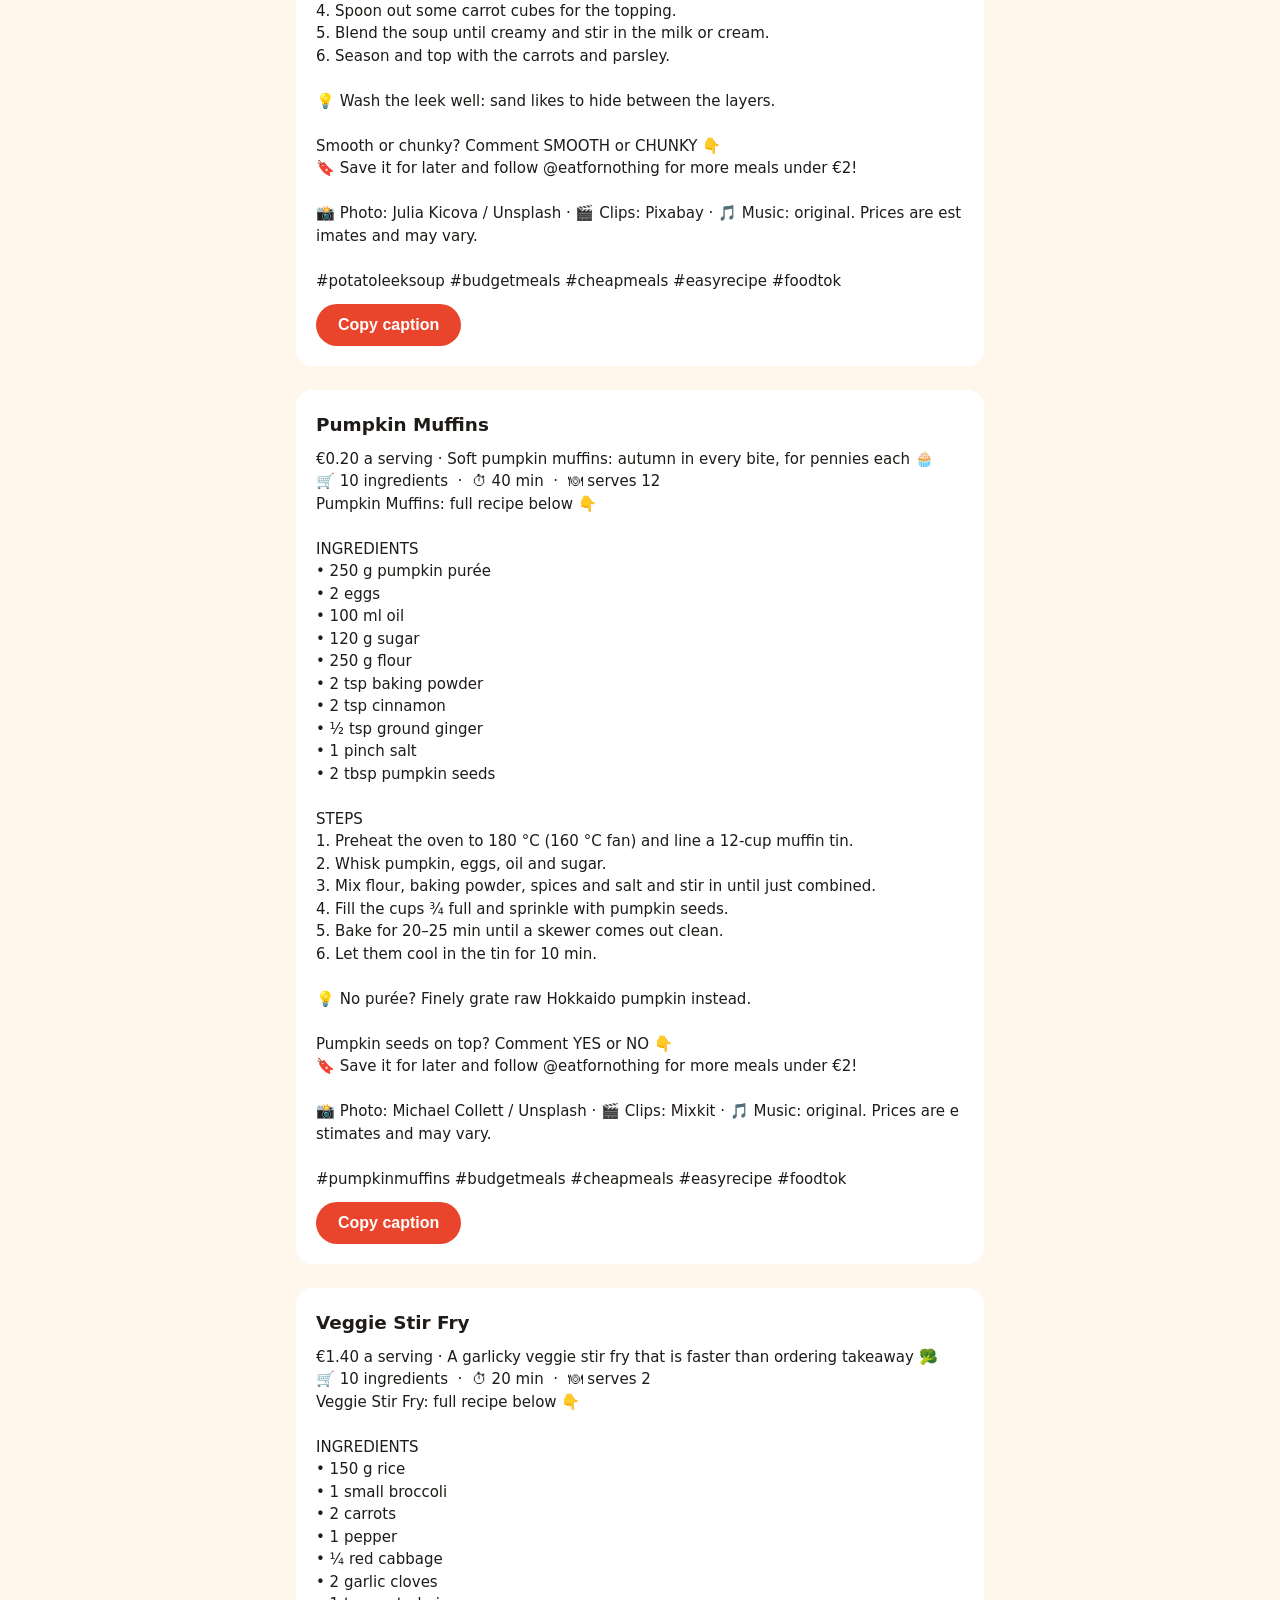
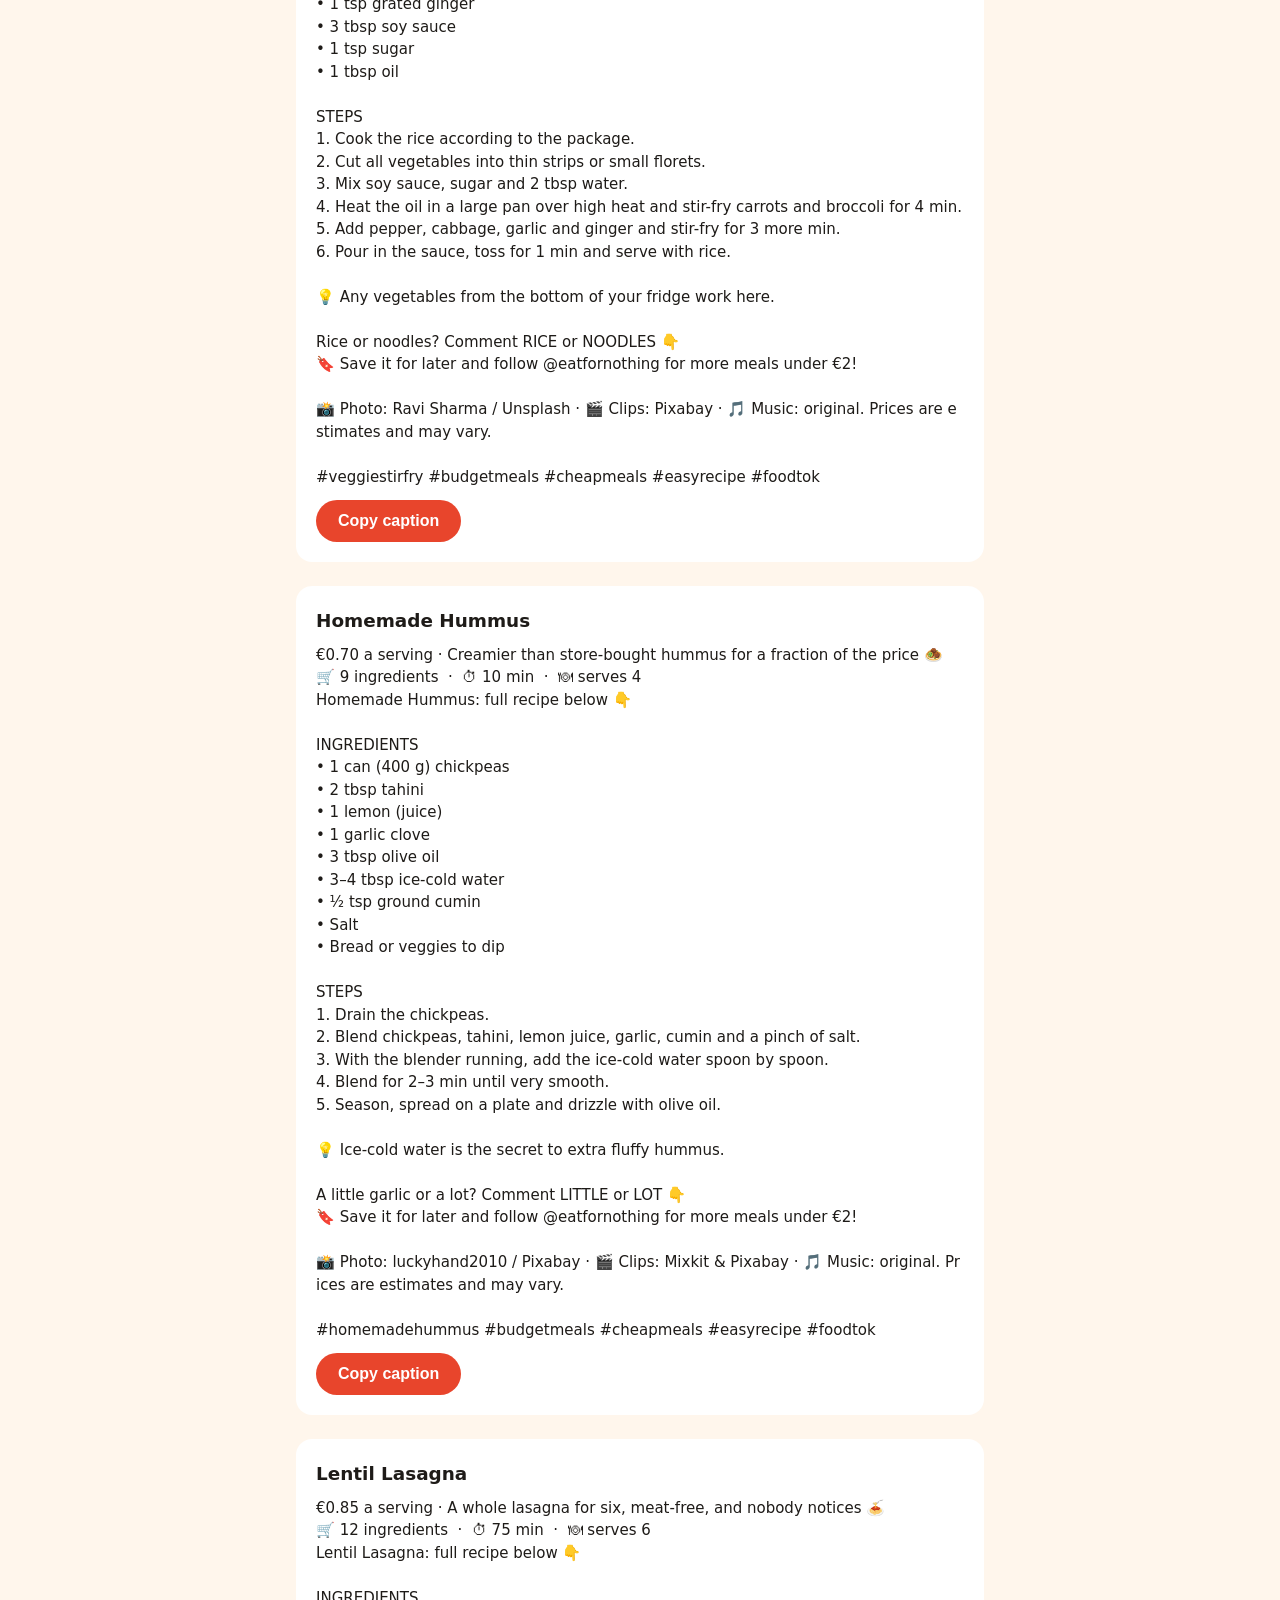
==== commit 3622953e: "Apple Porridge im neuen Look Co-Authored-By: Claude Opus 5.5 <noreply@anthropic.com> Claude-Session:" ====
--- a/captions.html
+++ b/captions.html
@@ -262,7 +262,7 @@
 Cinnamon or honey on top? Comment CINNAMON or HONEY 👇
 🔖 Save it for later and follow @eatfornothing for more meals under €2!
 
-📸 Photo: RitaE / Pixabay · 🎬 Clips: Mixkit &amp; Pixabay · 🎵 Music: original. Prices are estimates and may vary.
+📸 Photo: AI-generated visuals (Google Gemini) · 🎵 Music: original. Prices are estimates and may vary.
 
 #appleporridge #budgetmeals #cheapmeals #easyrecipe #foodtok</pre><button type="button" data-copy="t-apple-porridge">Copy caption</button></section><section class="card" id="spaghetti-bolognese"><h2>Spaghetti Bolognese</h2><pre id="t-spaghetti-bolognese">€1.70 a serving · The family classic, made on a budget and freezer-friendly 🍝
 🛒 10 ingredients  ·  ⏱ 45 min  ·  🍽 serves 4
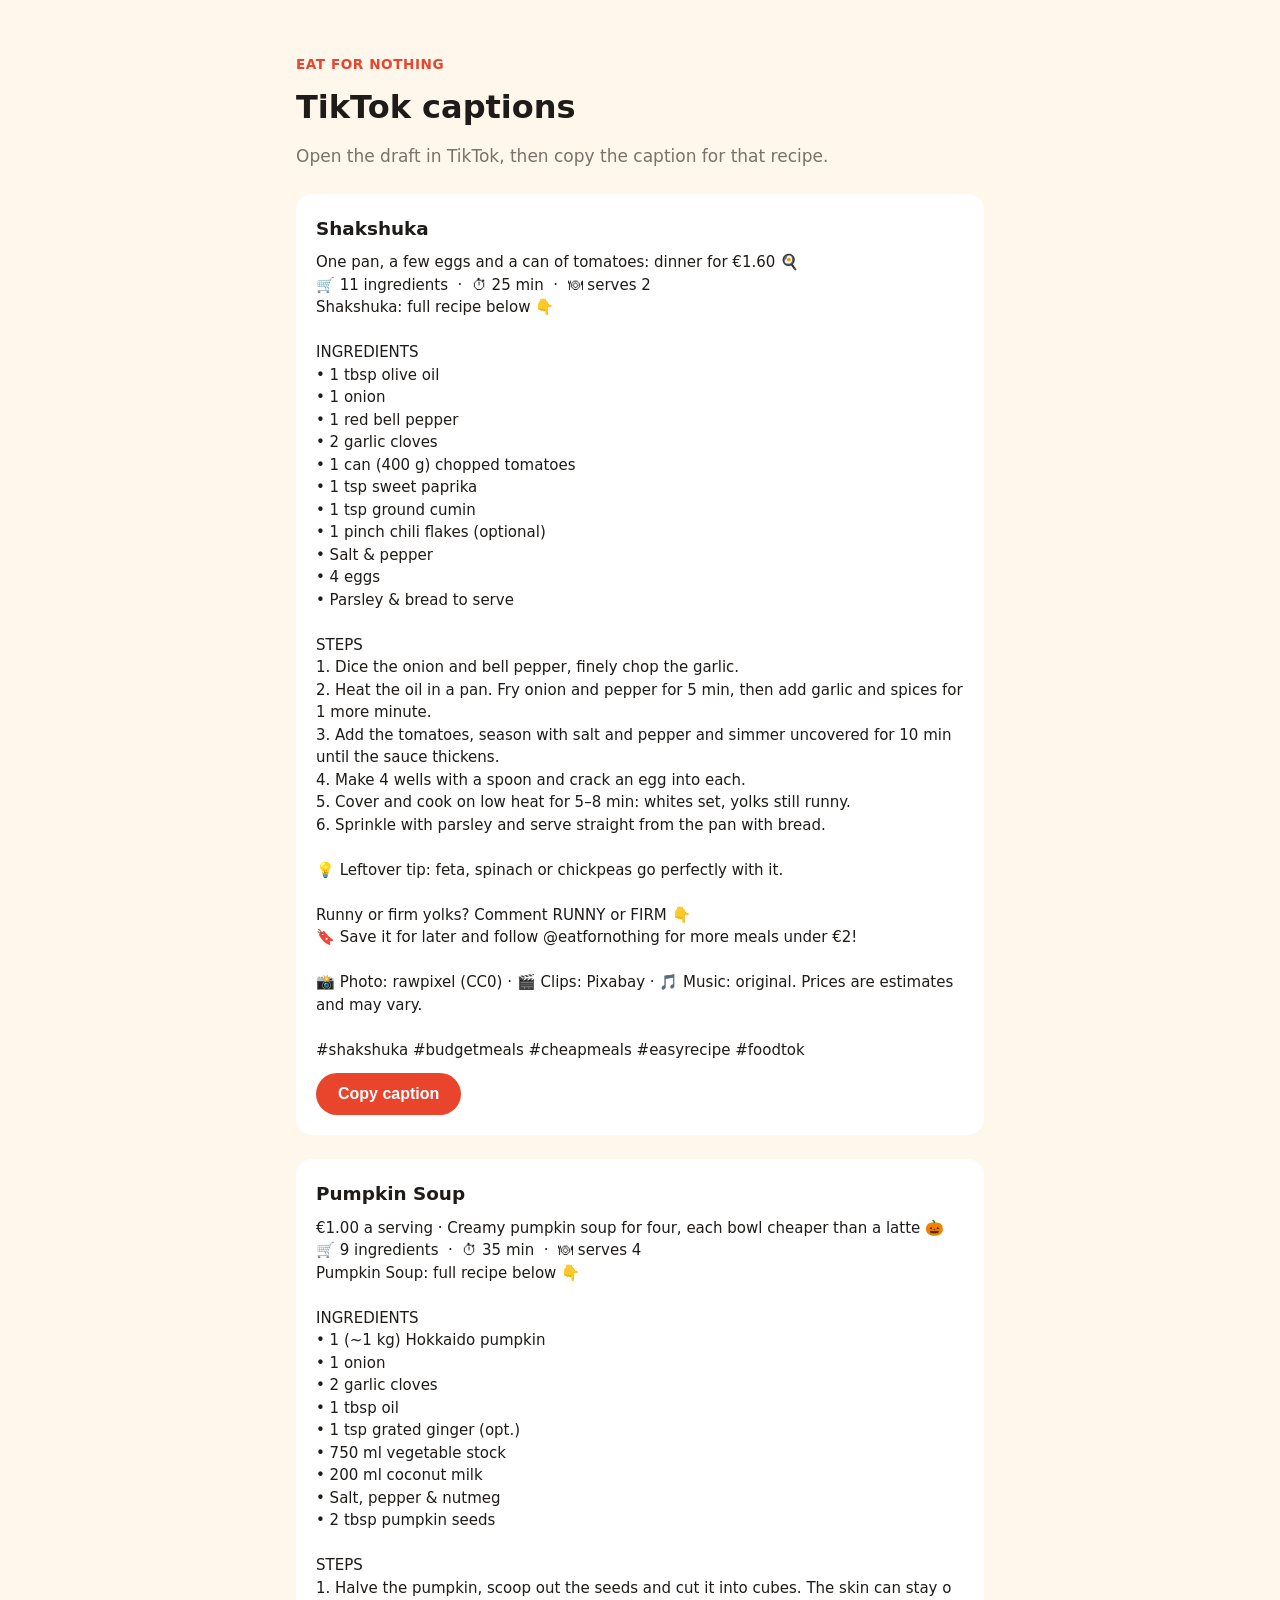
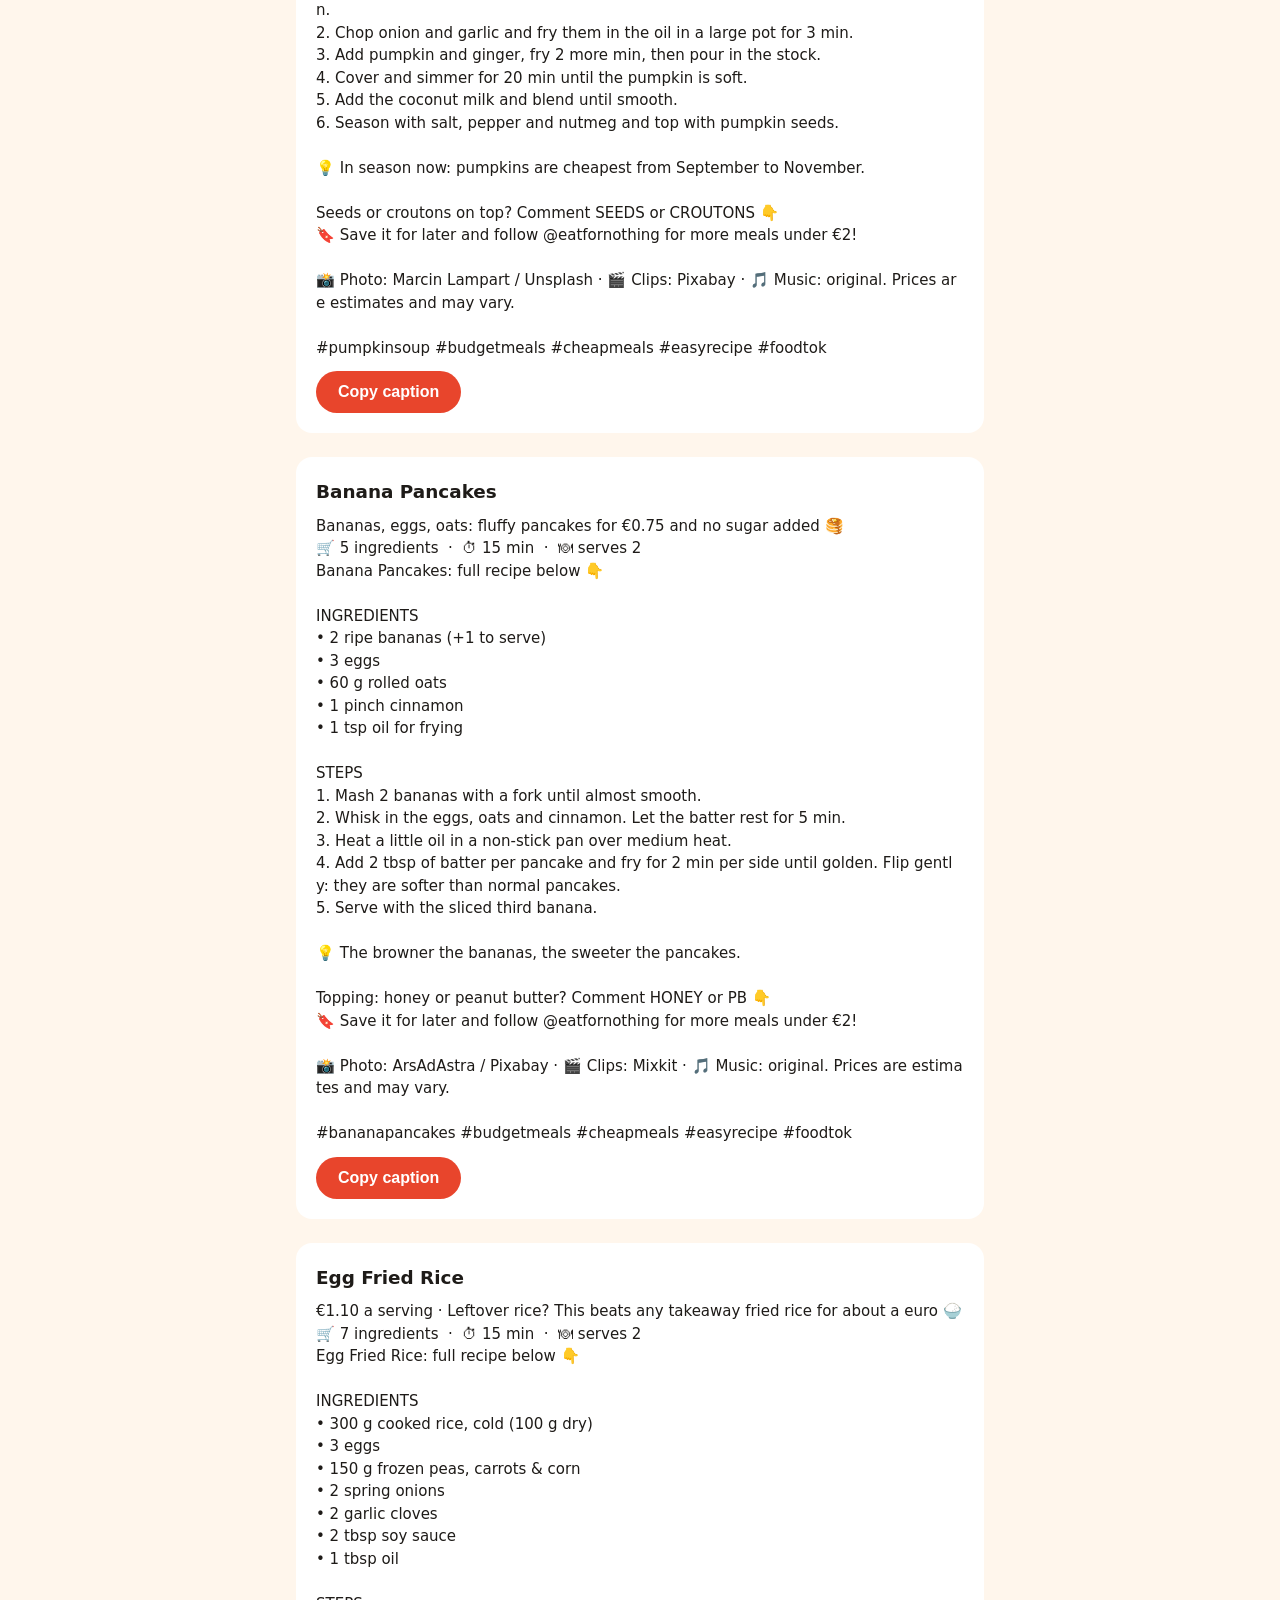
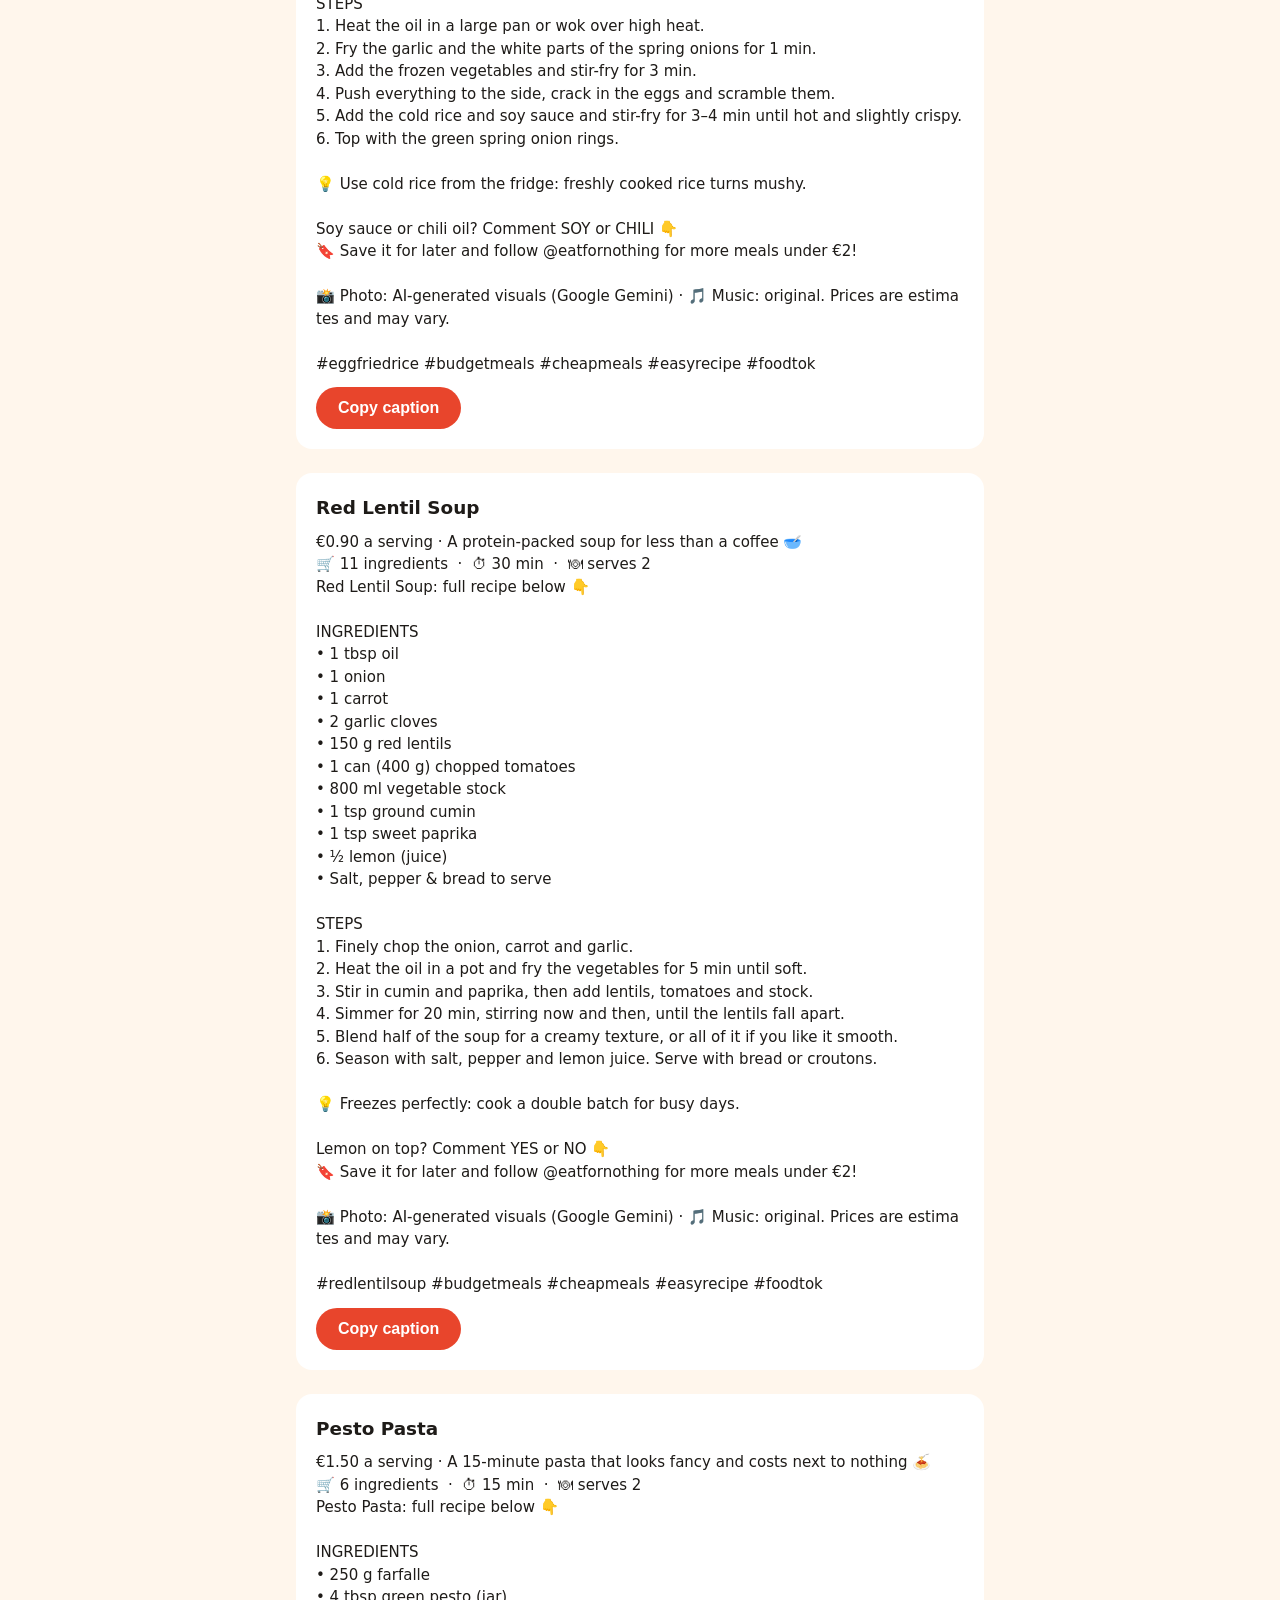
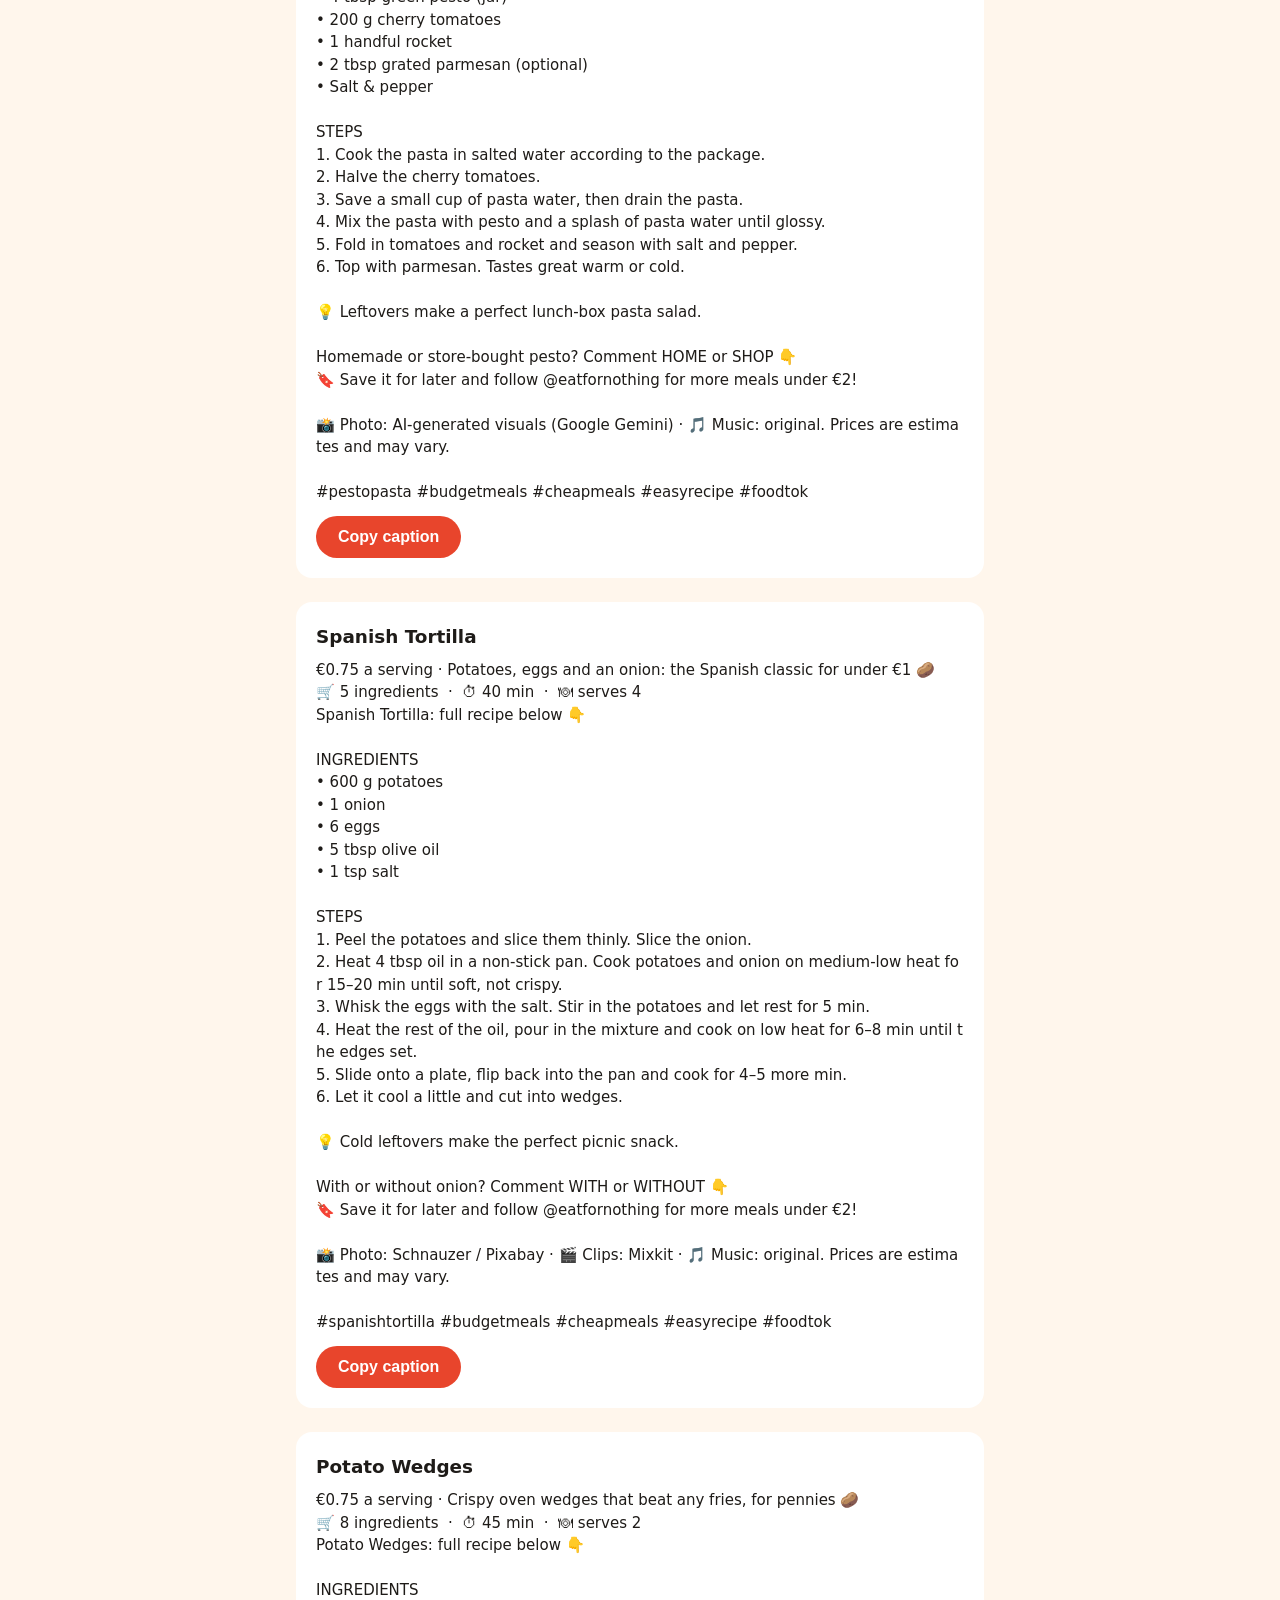
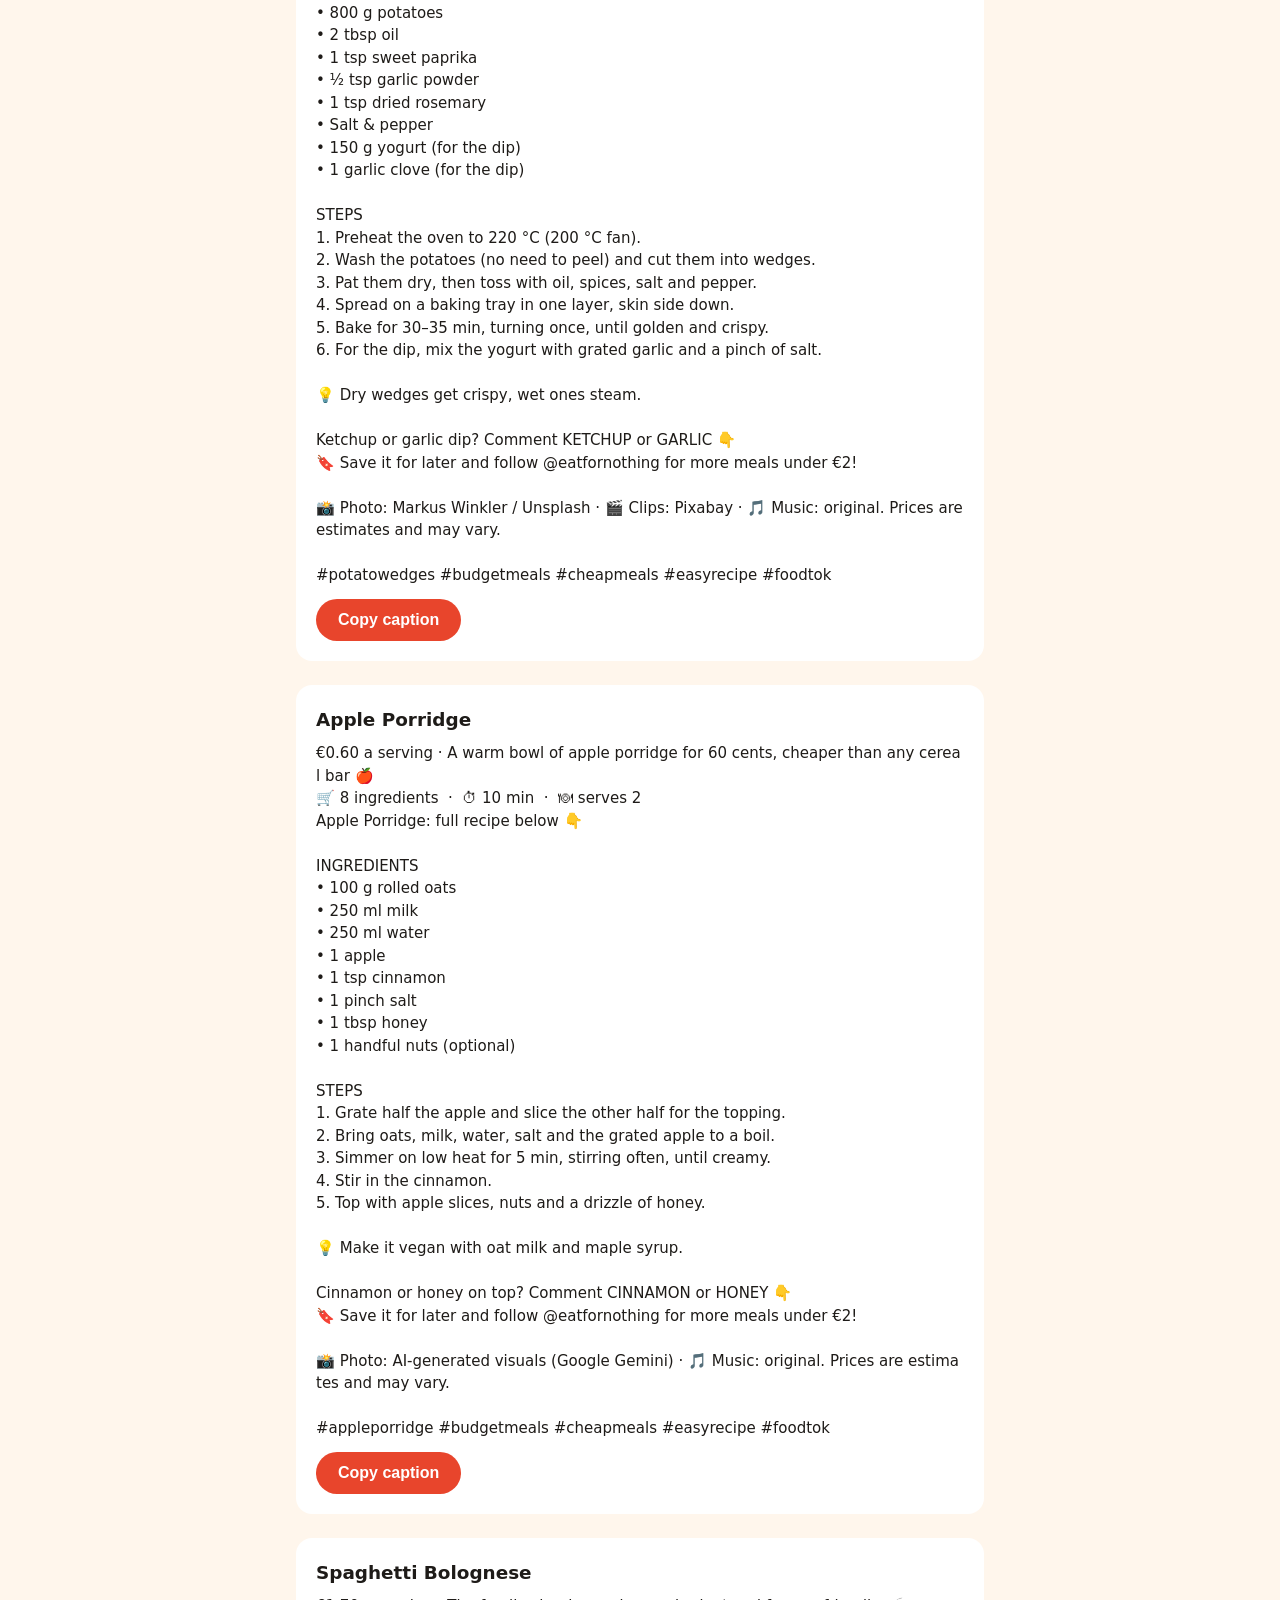
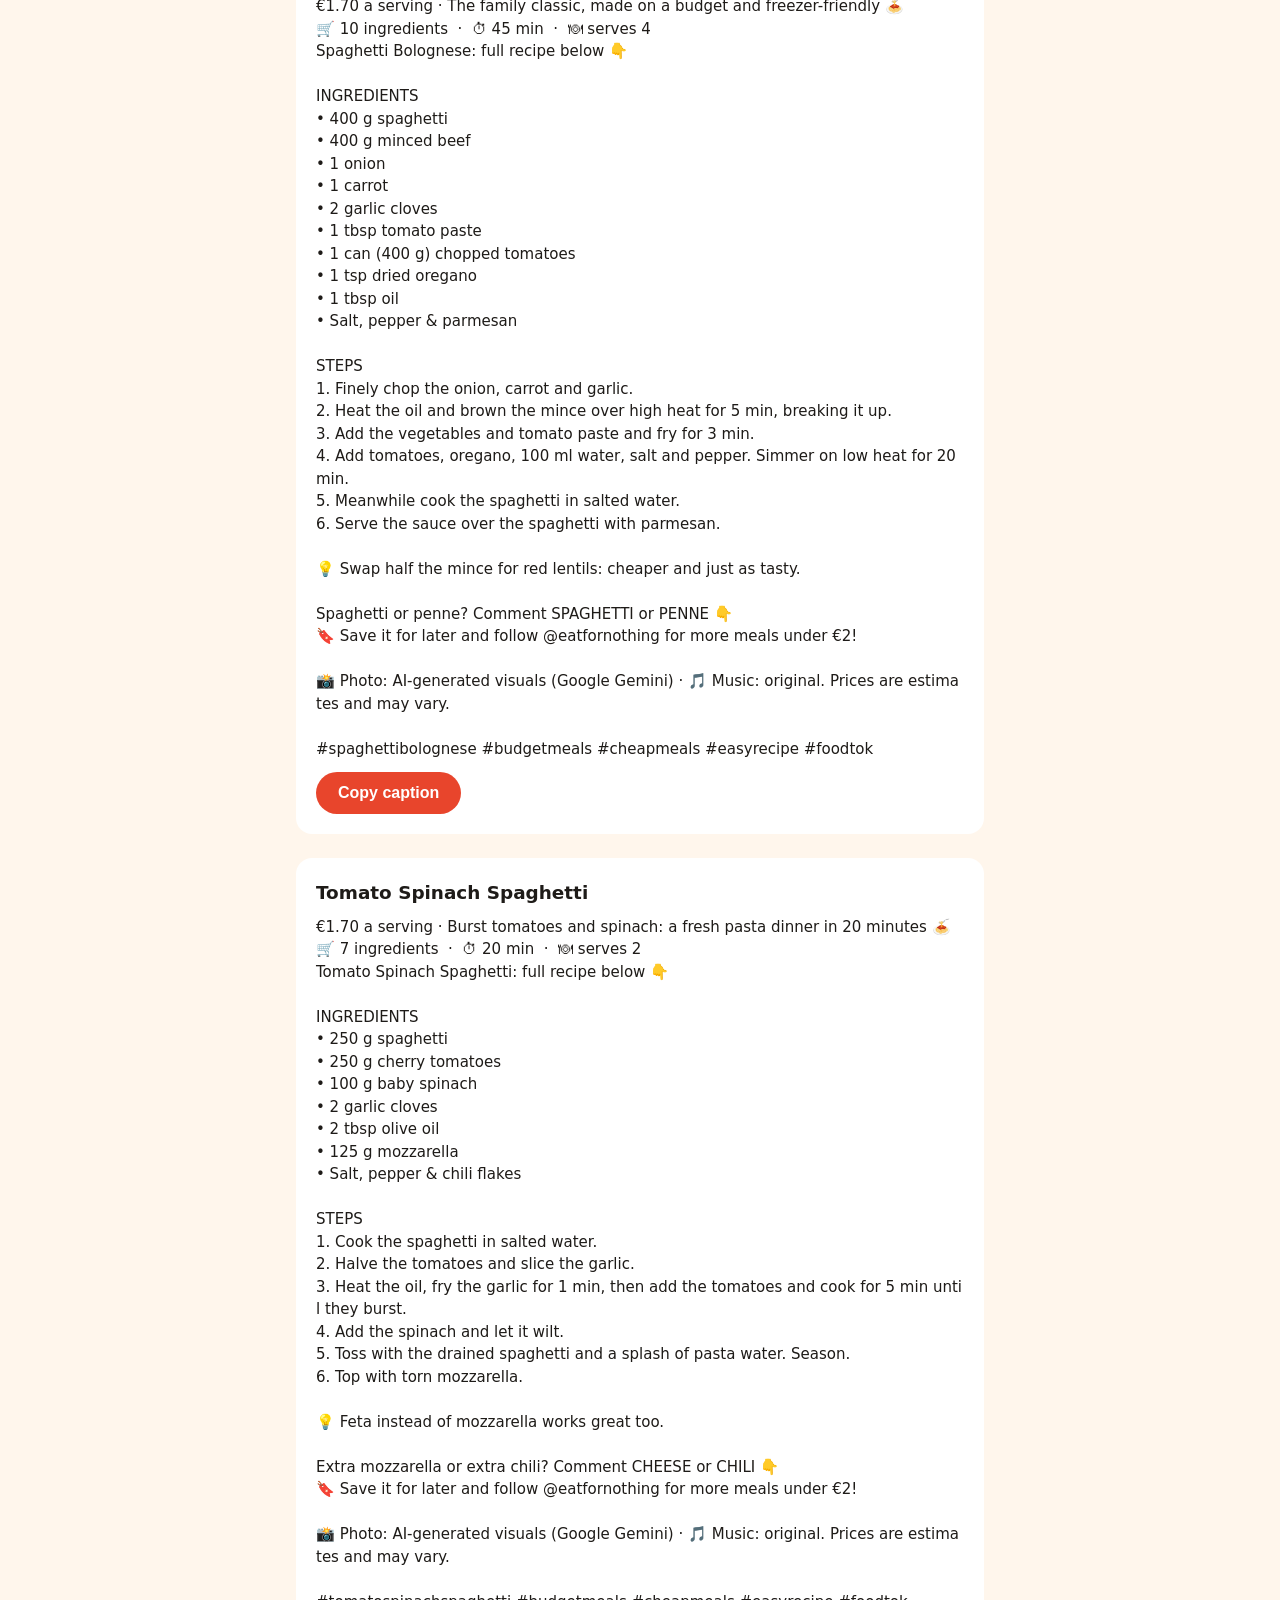
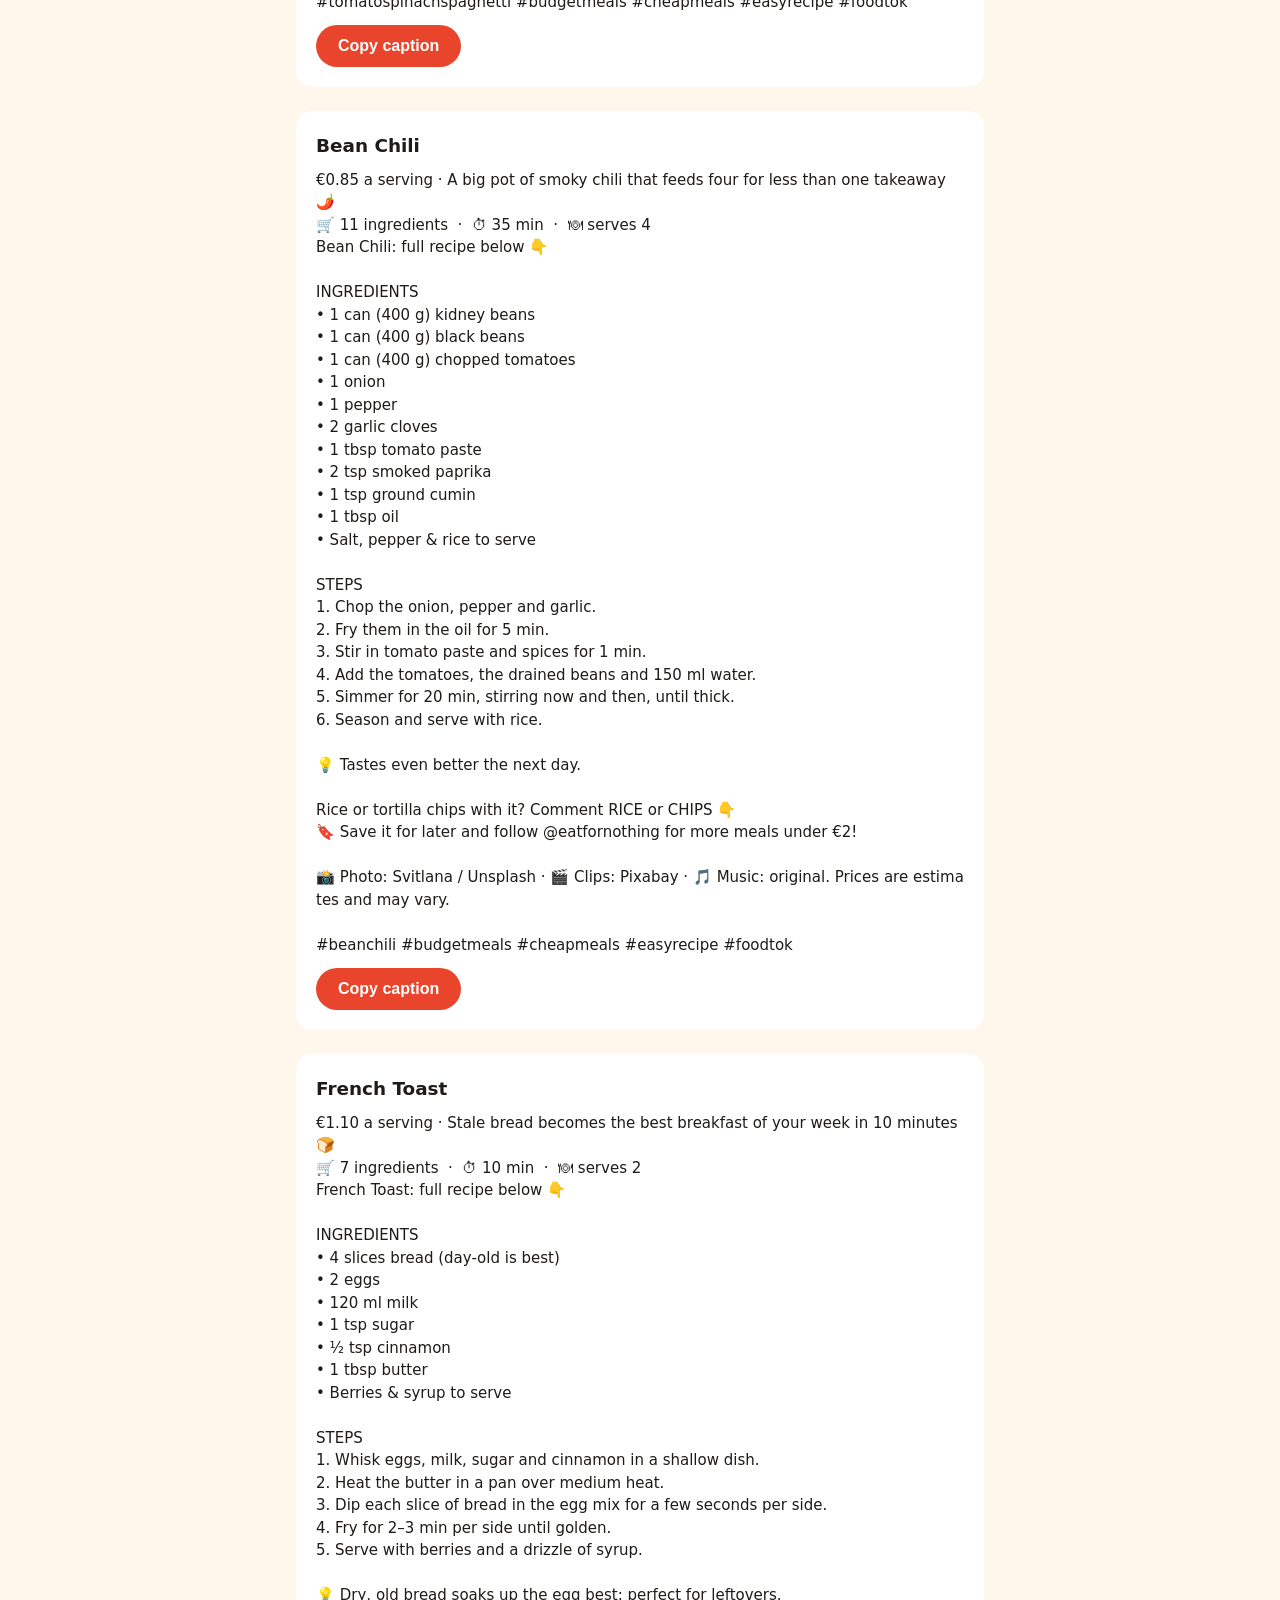
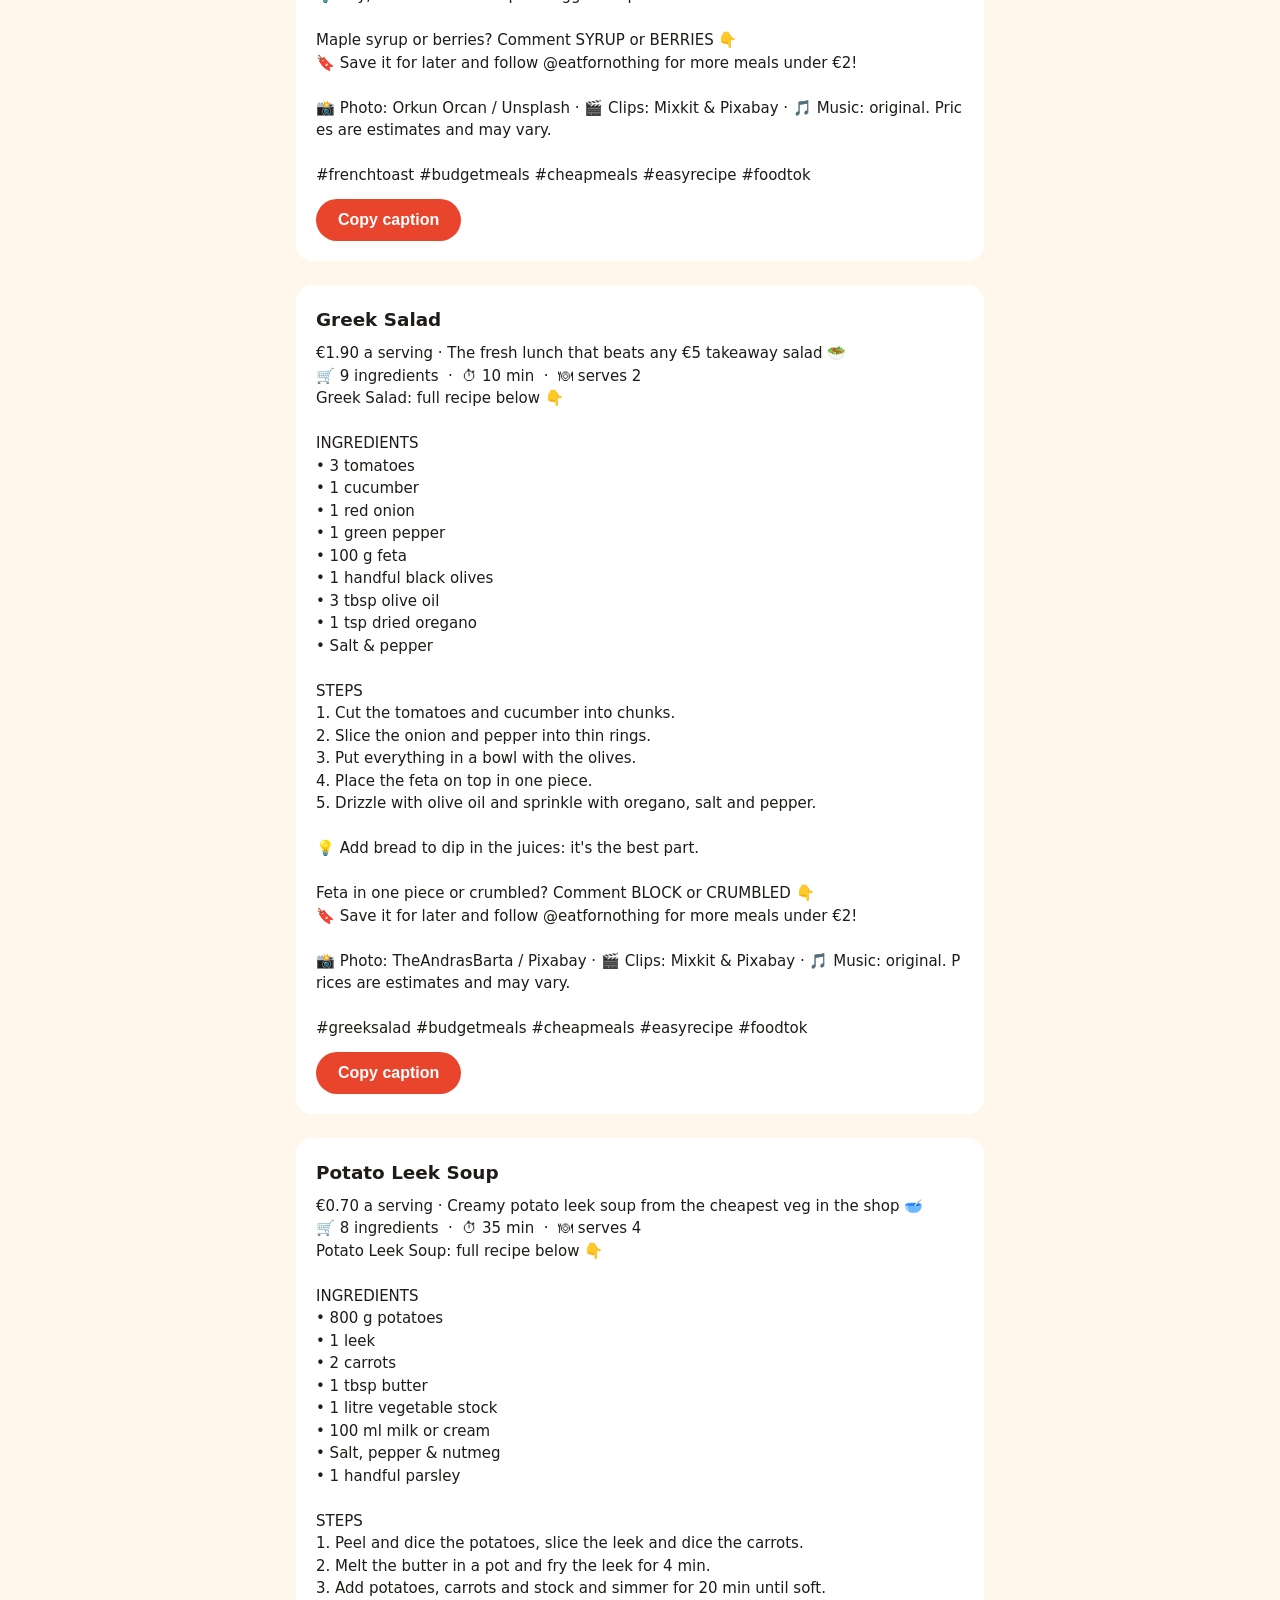
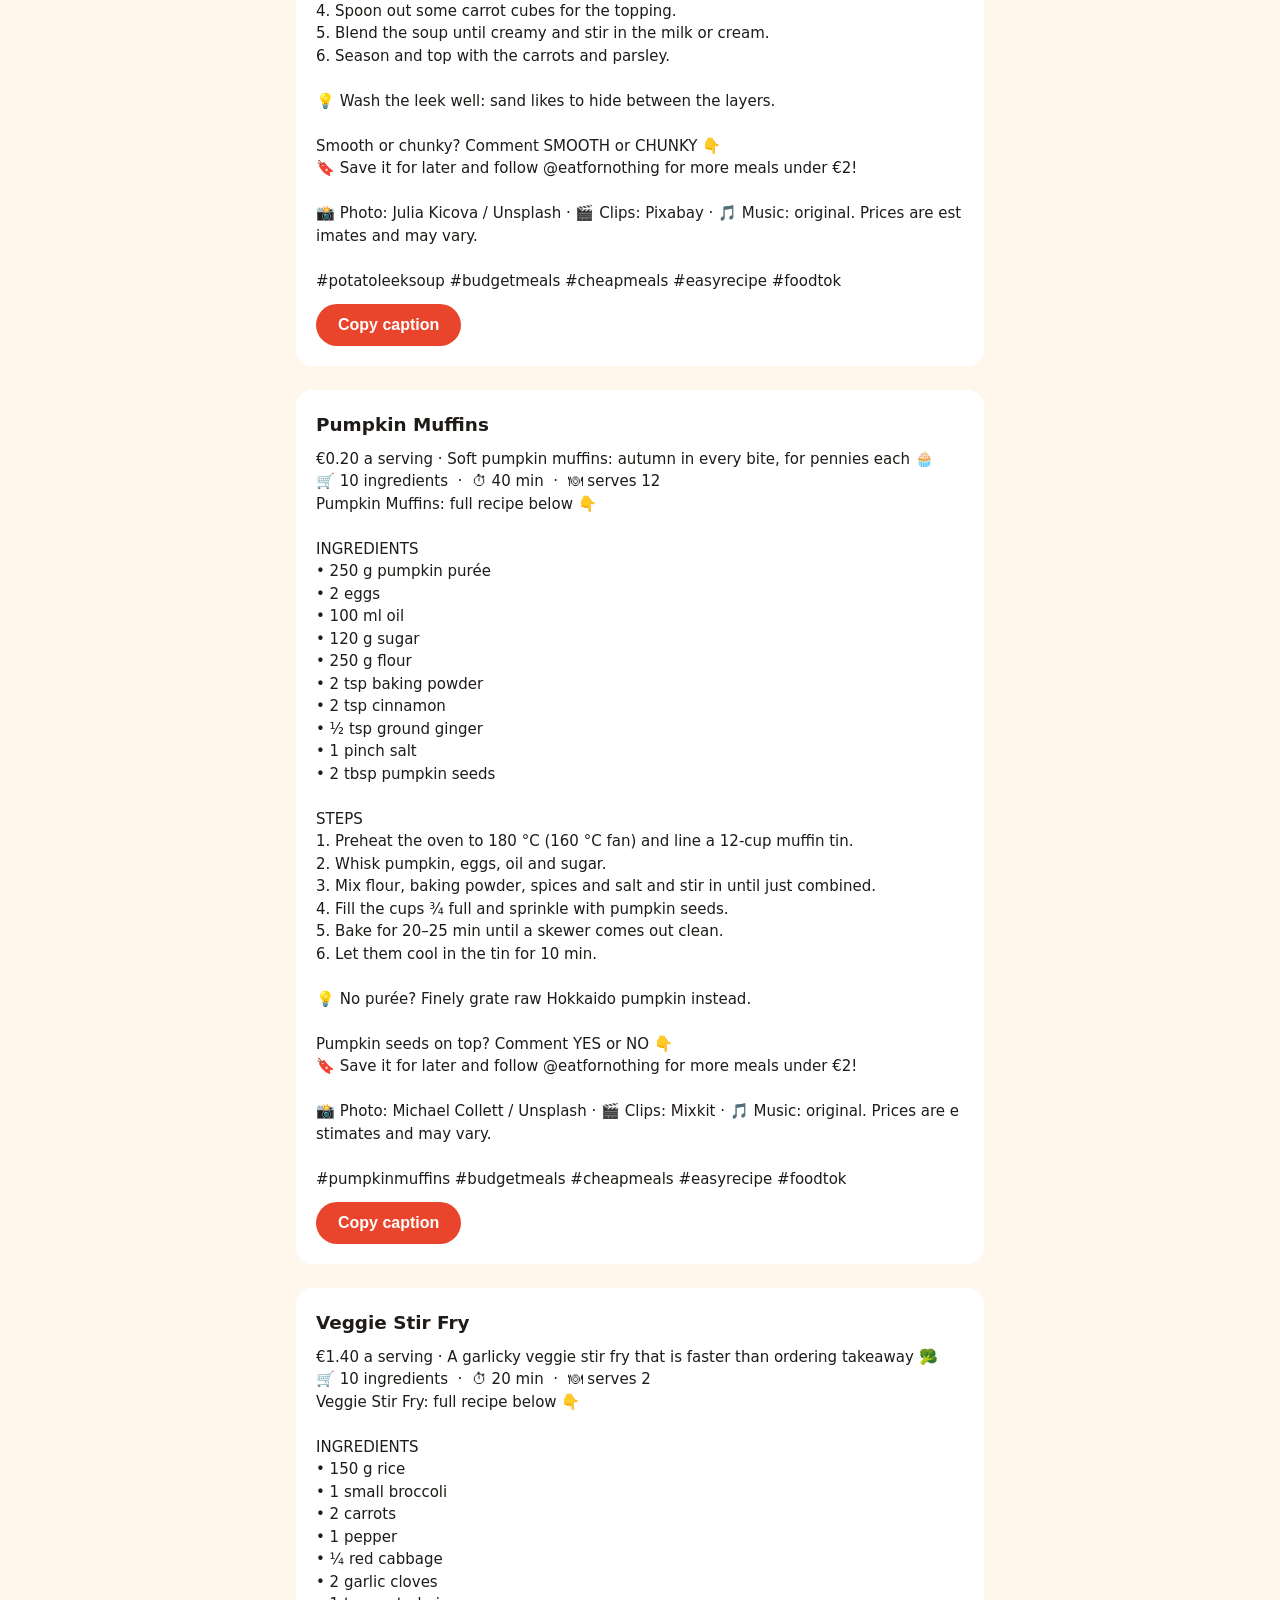
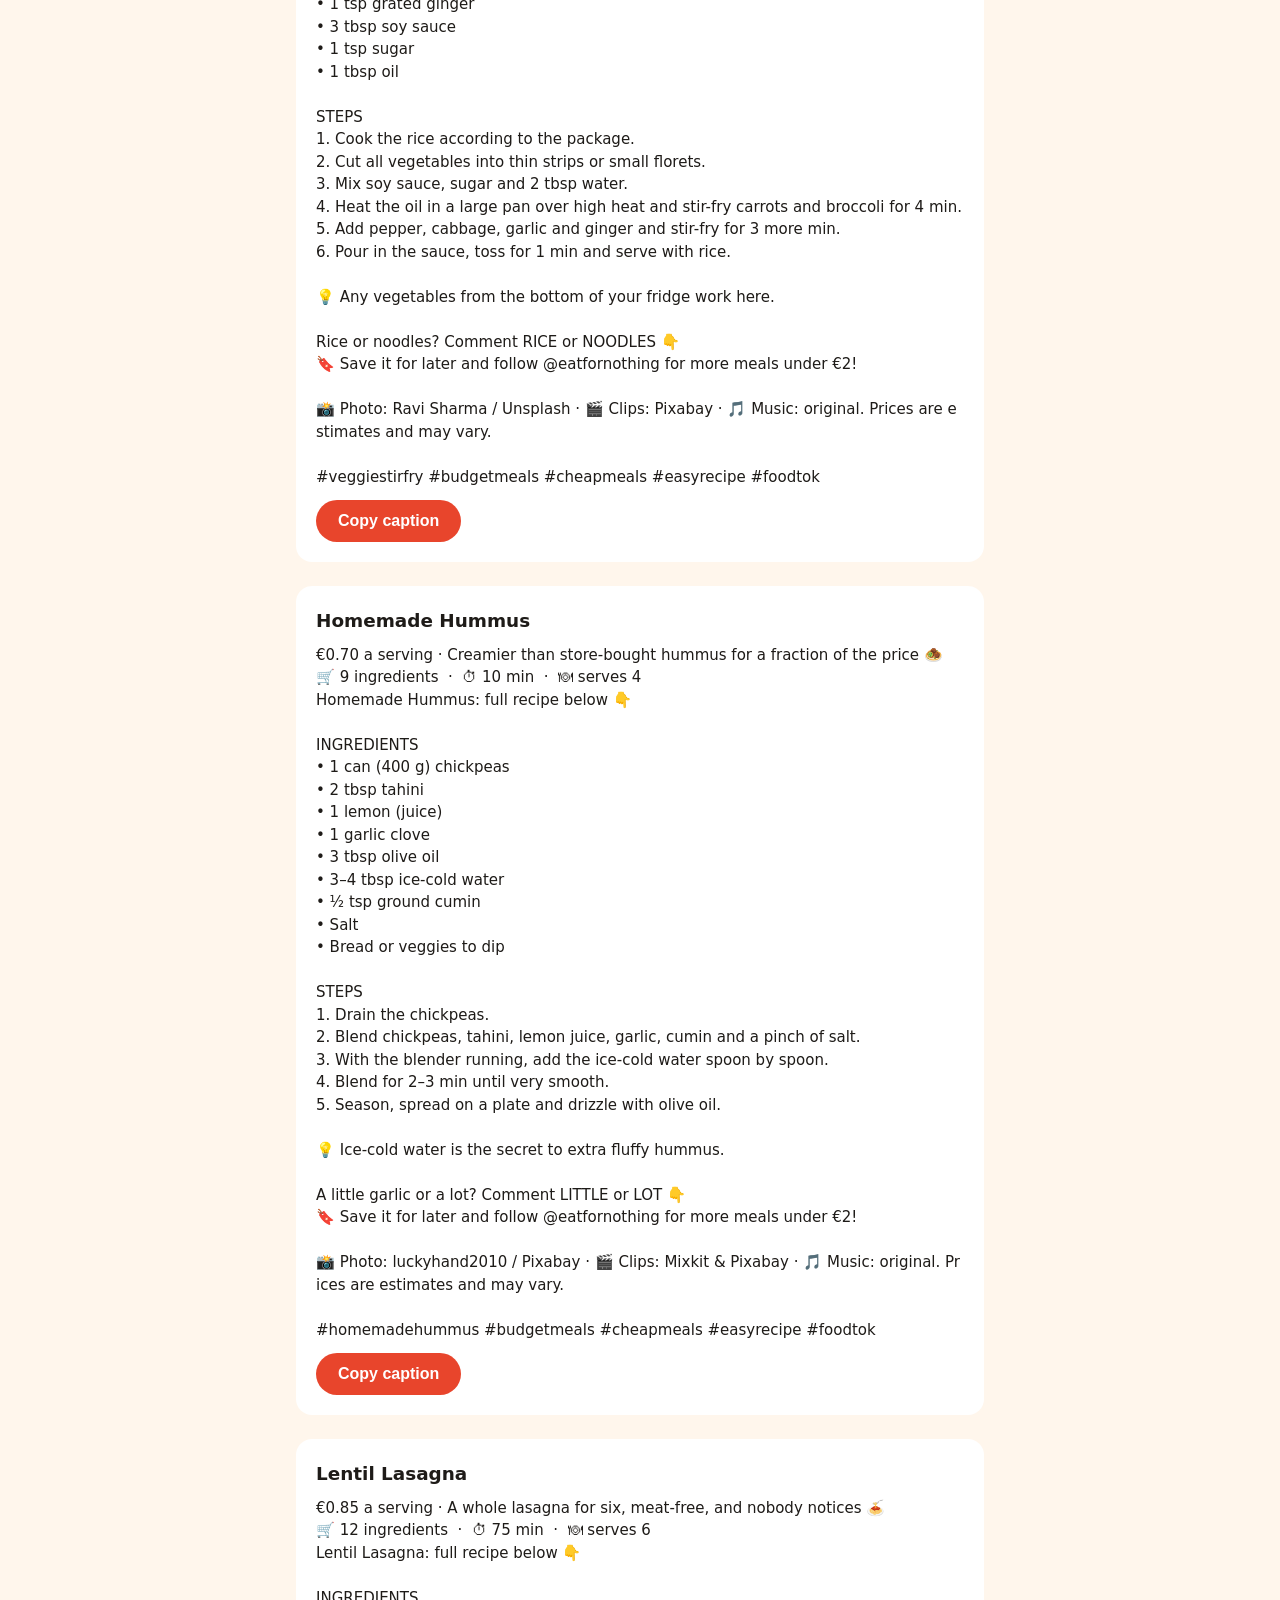
==== commit 512ec7be: "Spaghetti Bolognese und Tomato Spinach Spaghetti im neuen Look Co-Authored-By: Claude Opus 5.5 <nore" ====
--- a/captions.html
+++ b/captions.html
@@ -293,7 +293,7 @@
 Spaghetti or penne? Comment SPAGHETTI or PENNE 👇
 🔖 Save it for later and follow @eatfornothing for more meals under €2!
 
-📸 Photo: NickyZangess / Pixabay · 🎬 Clips: Pixabay · 🎵 Music: original. Prices are estimates and may vary.
+📸 Photo: AI-generated visuals (Google Gemini) · 🎵 Music: original. Prices are estimates and may vary.
 
 #spaghettibolognese #budgetmeals #cheapmeals #easyrecipe #foodtok</pre><button type="button" data-copy="t-spaghetti-bolognese">Copy caption</button></section><section class="card" id="tomato-spinach-spaghetti"><h2>Tomato Spinach Spaghetti</h2><pre id="t-tomato-spinach-spaghetti">€1.70 a serving · Burst tomatoes and spinach: a fresh pasta dinner in 20 minutes 🍝
 🛒 7 ingredients  ·  ⏱ 20 min  ·  🍽 serves 2
@@ -321,7 +321,7 @@
 Extra mozzarella or extra chili? Comment CHEESE or CHILI 👇
 🔖 Save it for later and follow @eatfornothing for more meals under €2!
 
-📸 Photo: Lisa Fotios via StockSnap (CC0) · 🎬 Clips: Mixkit &amp; Pixabay · 🎵 Music: original. Prices are estimates and may vary.
+📸 Photo: AI-generated visuals (Google Gemini) · 🎵 Music: original. Prices are estimates and may vary.
 
 #tomatospinachspaghetti #budgetmeals #cheapmeals #easyrecipe #foodtok</pre><button type="button" data-copy="t-tomato-spinach-spaghetti">Copy caption</button></section><section class="card" id="bean-chili"><h2>Bean Chili</h2><pre id="t-bean-chili">€0.85 a serving · A big pot of smoky chili that feeds four for less than one takeaway 🌶️
 🛒 11 ingredients  ·  ⏱ 35 min  ·  🍽 serves 4
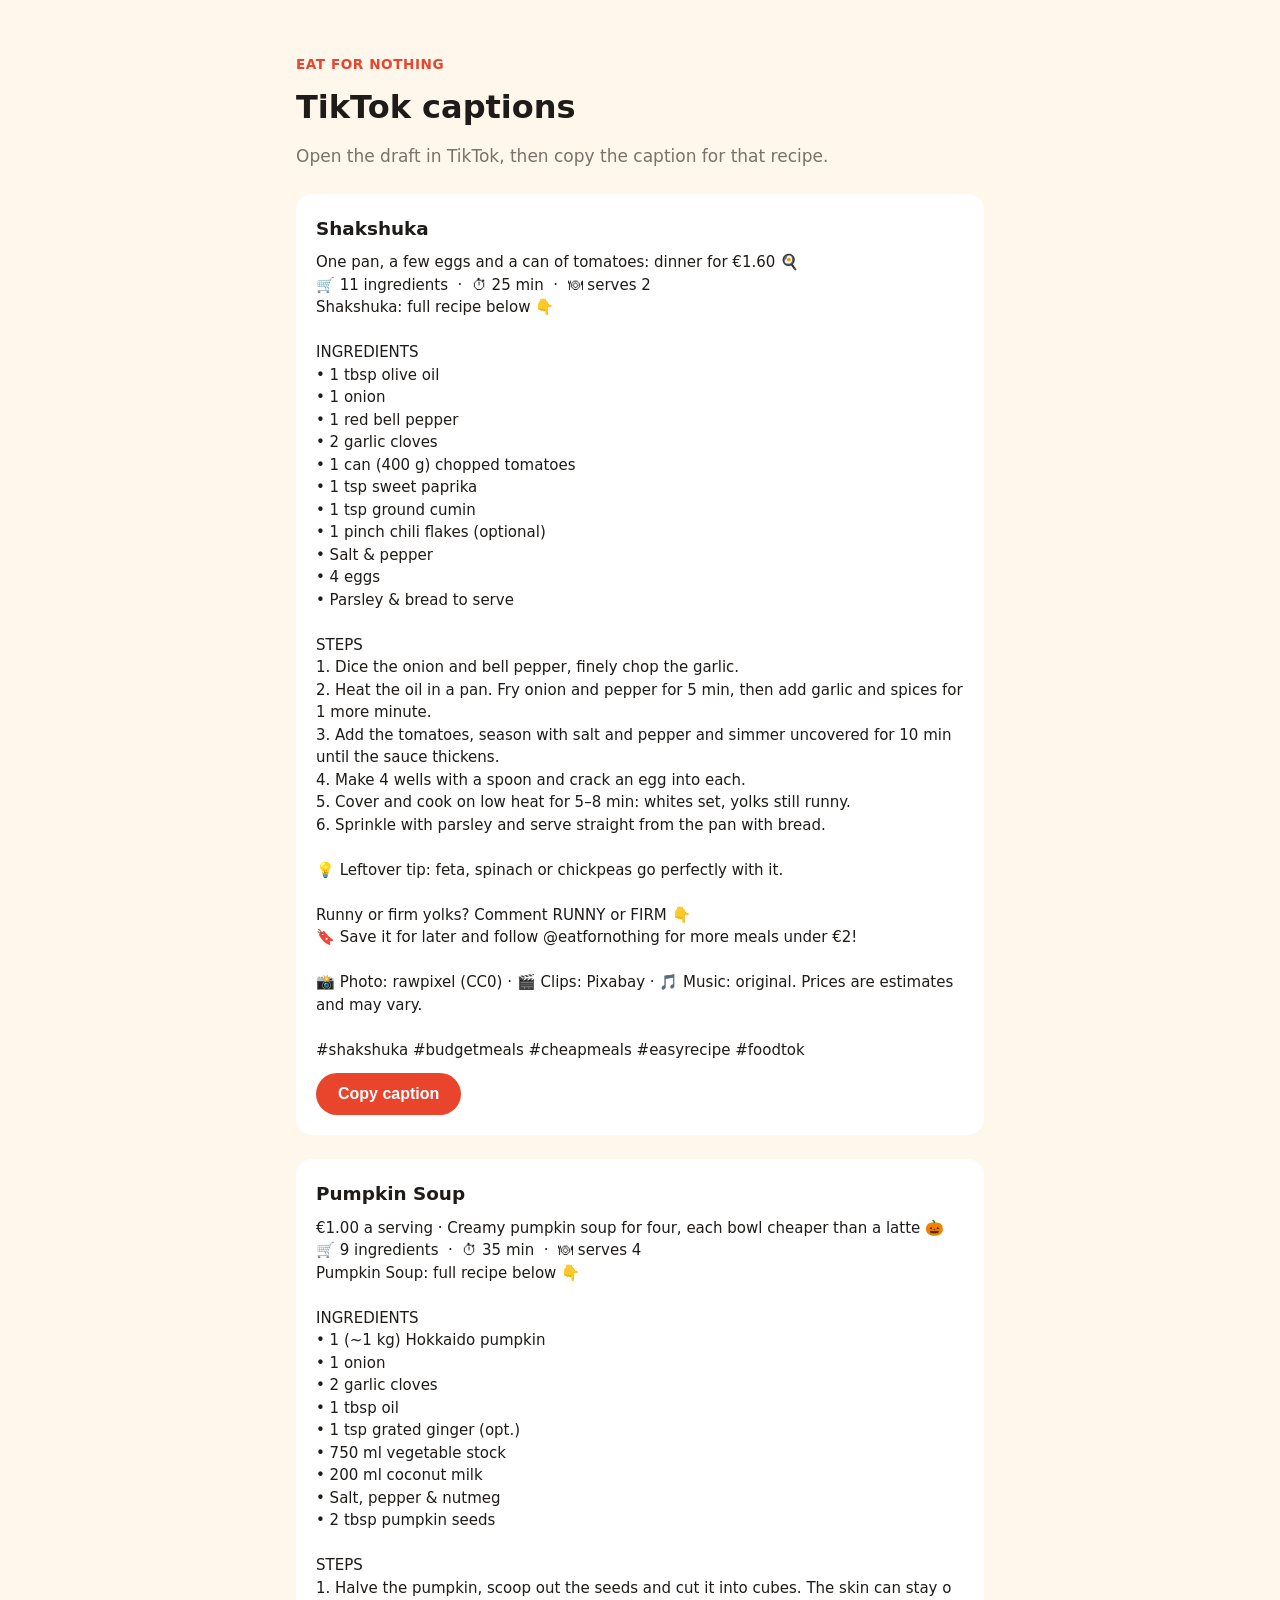
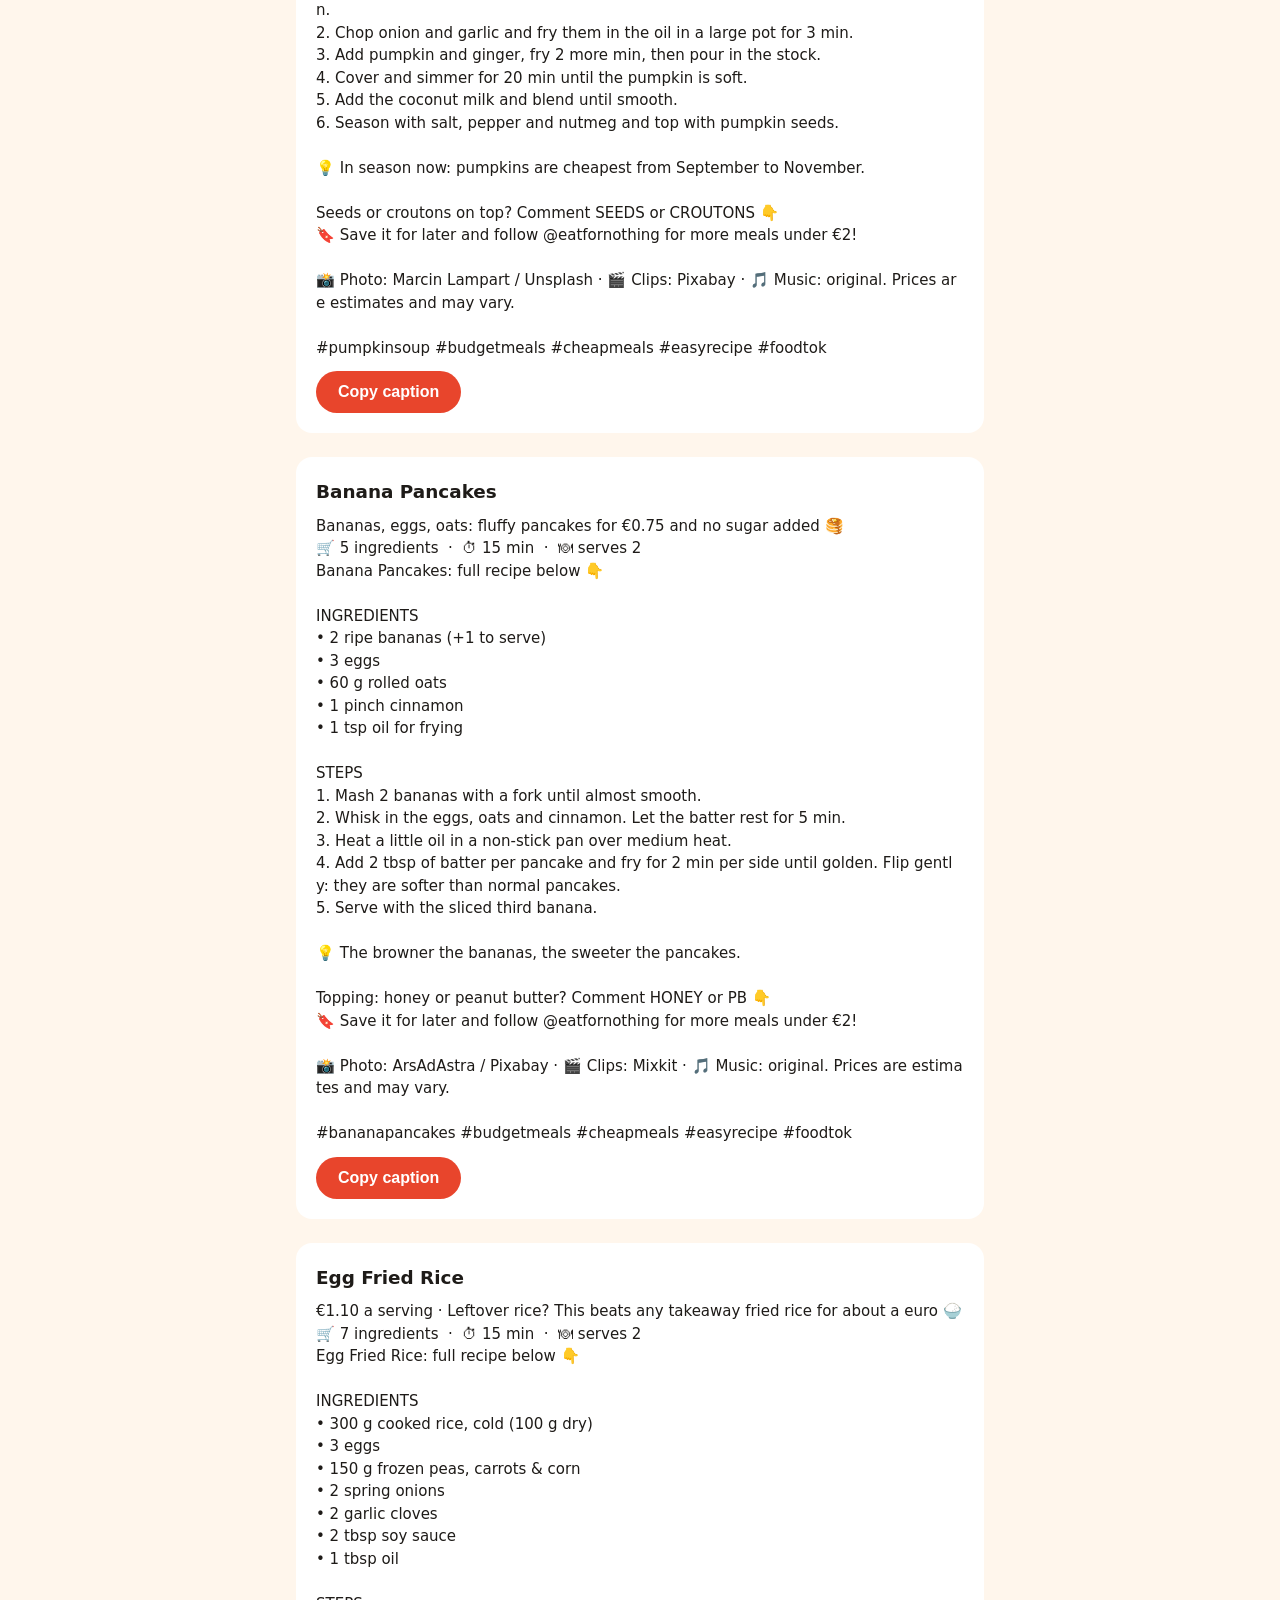
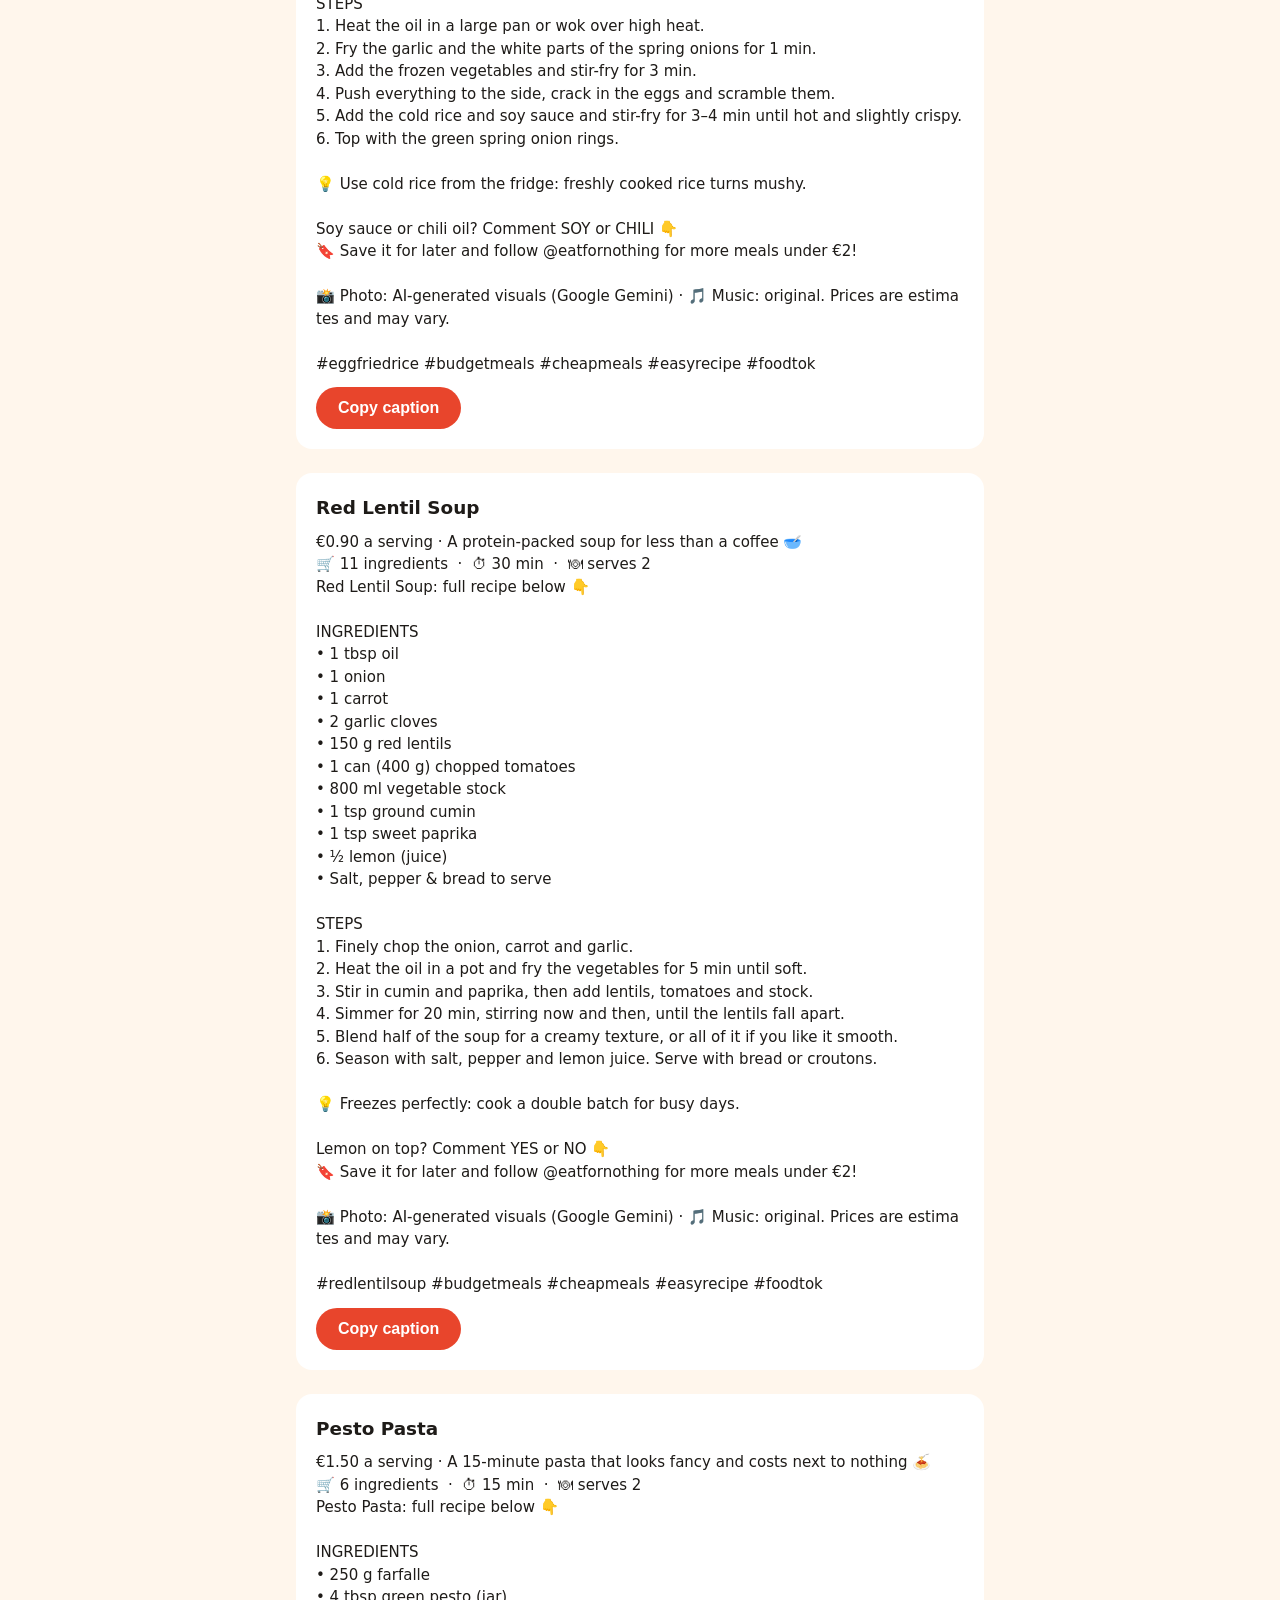
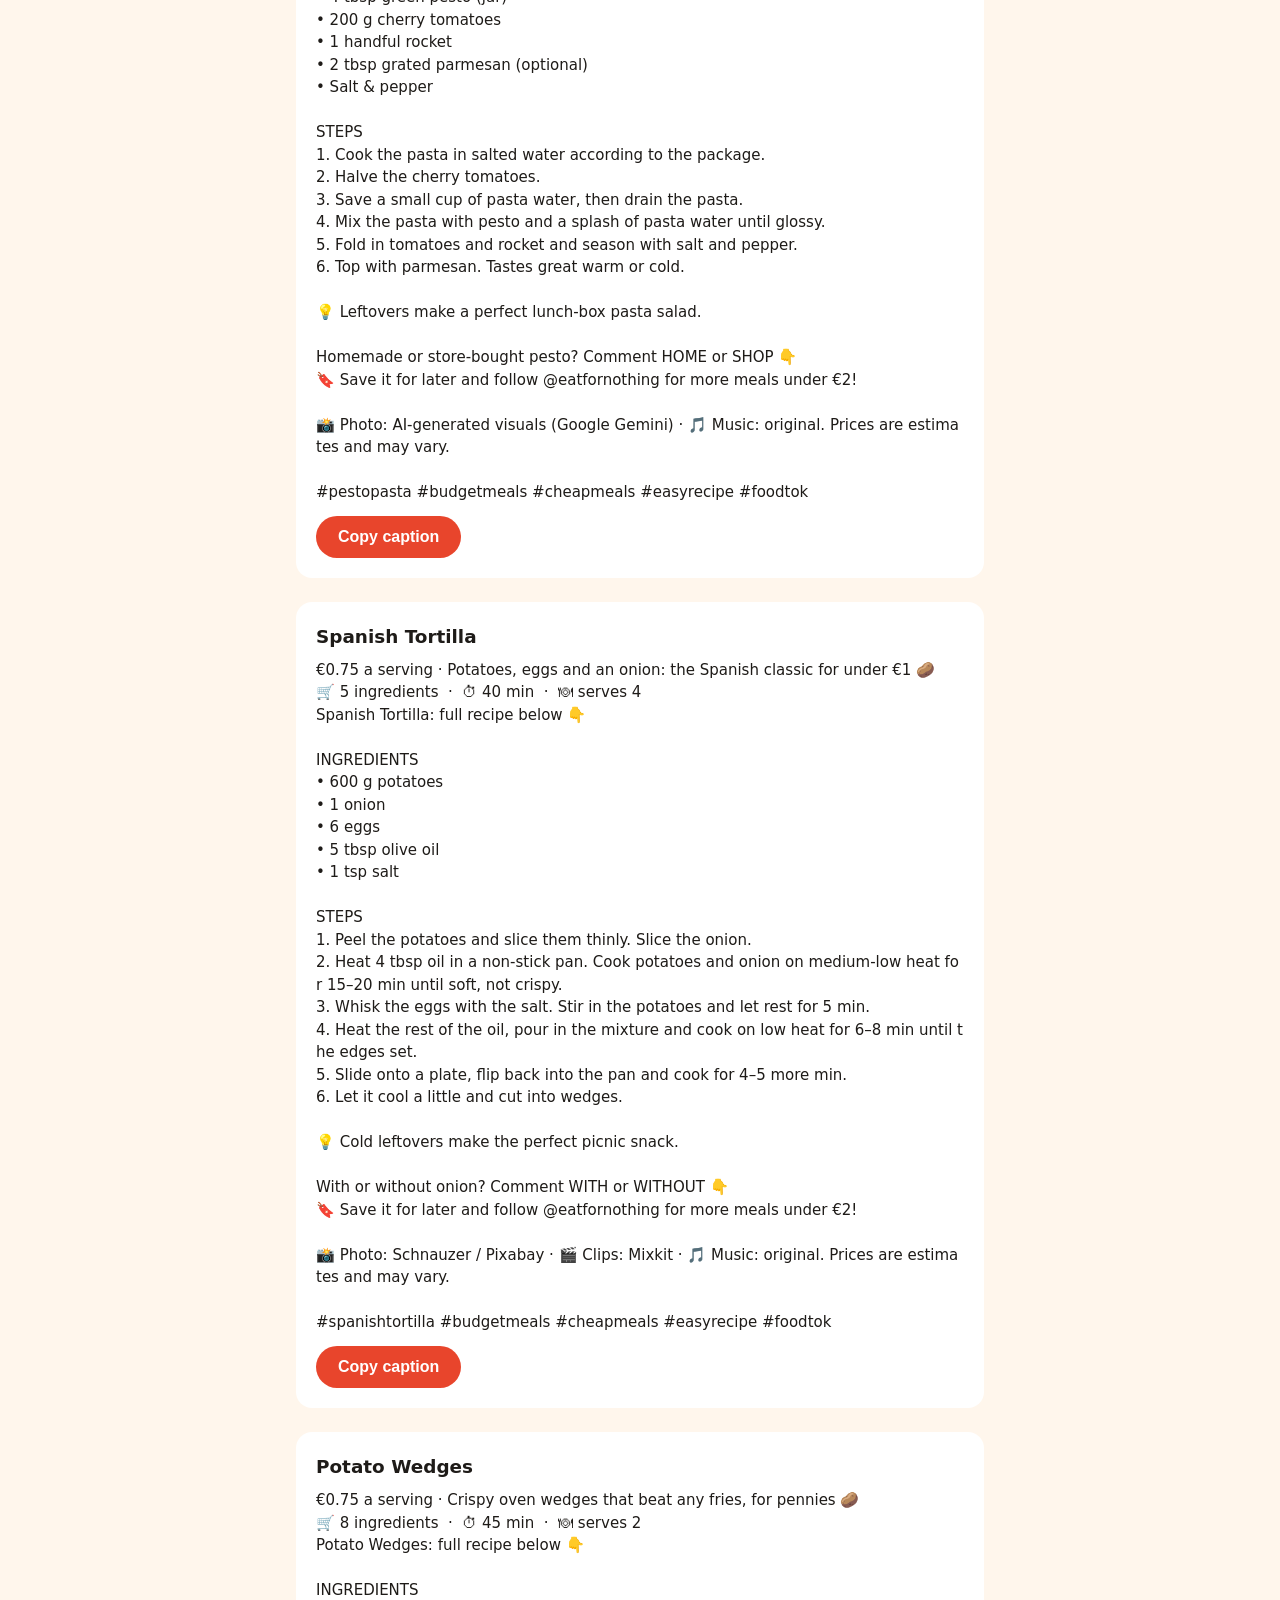
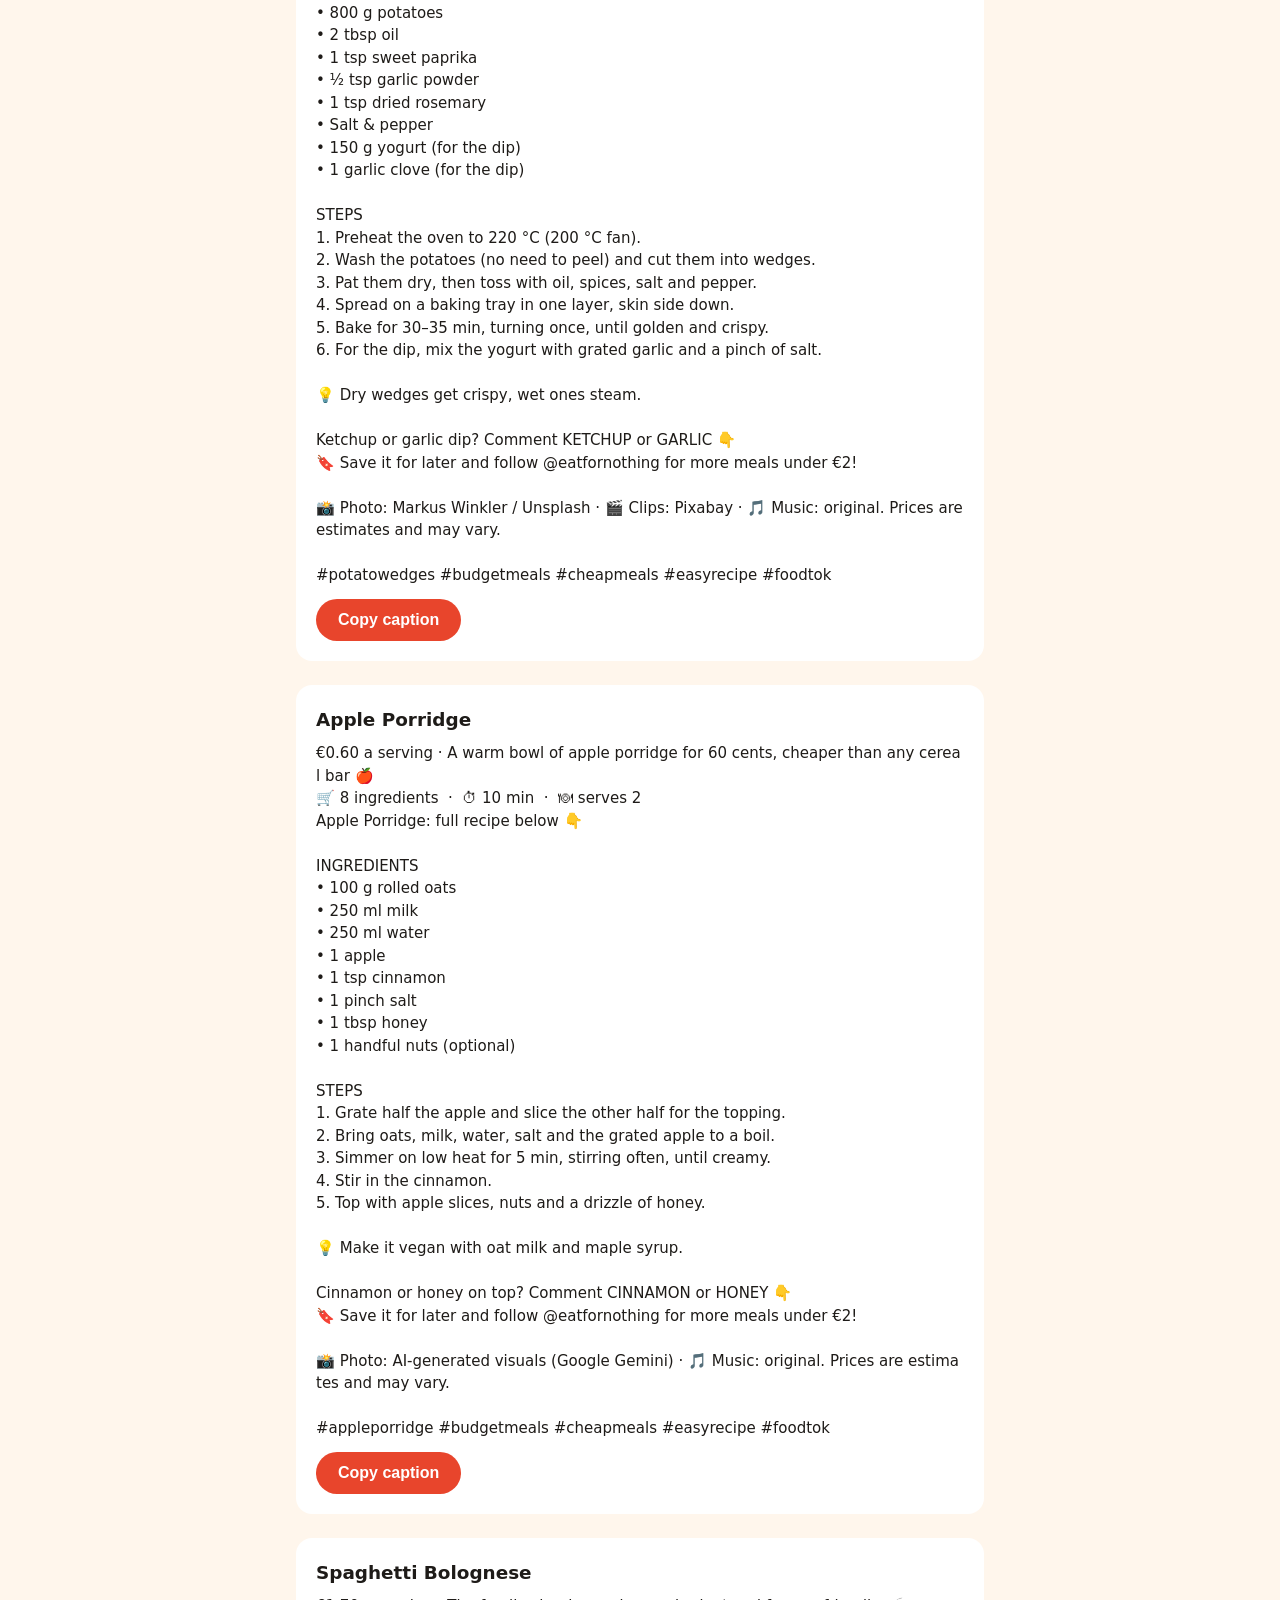
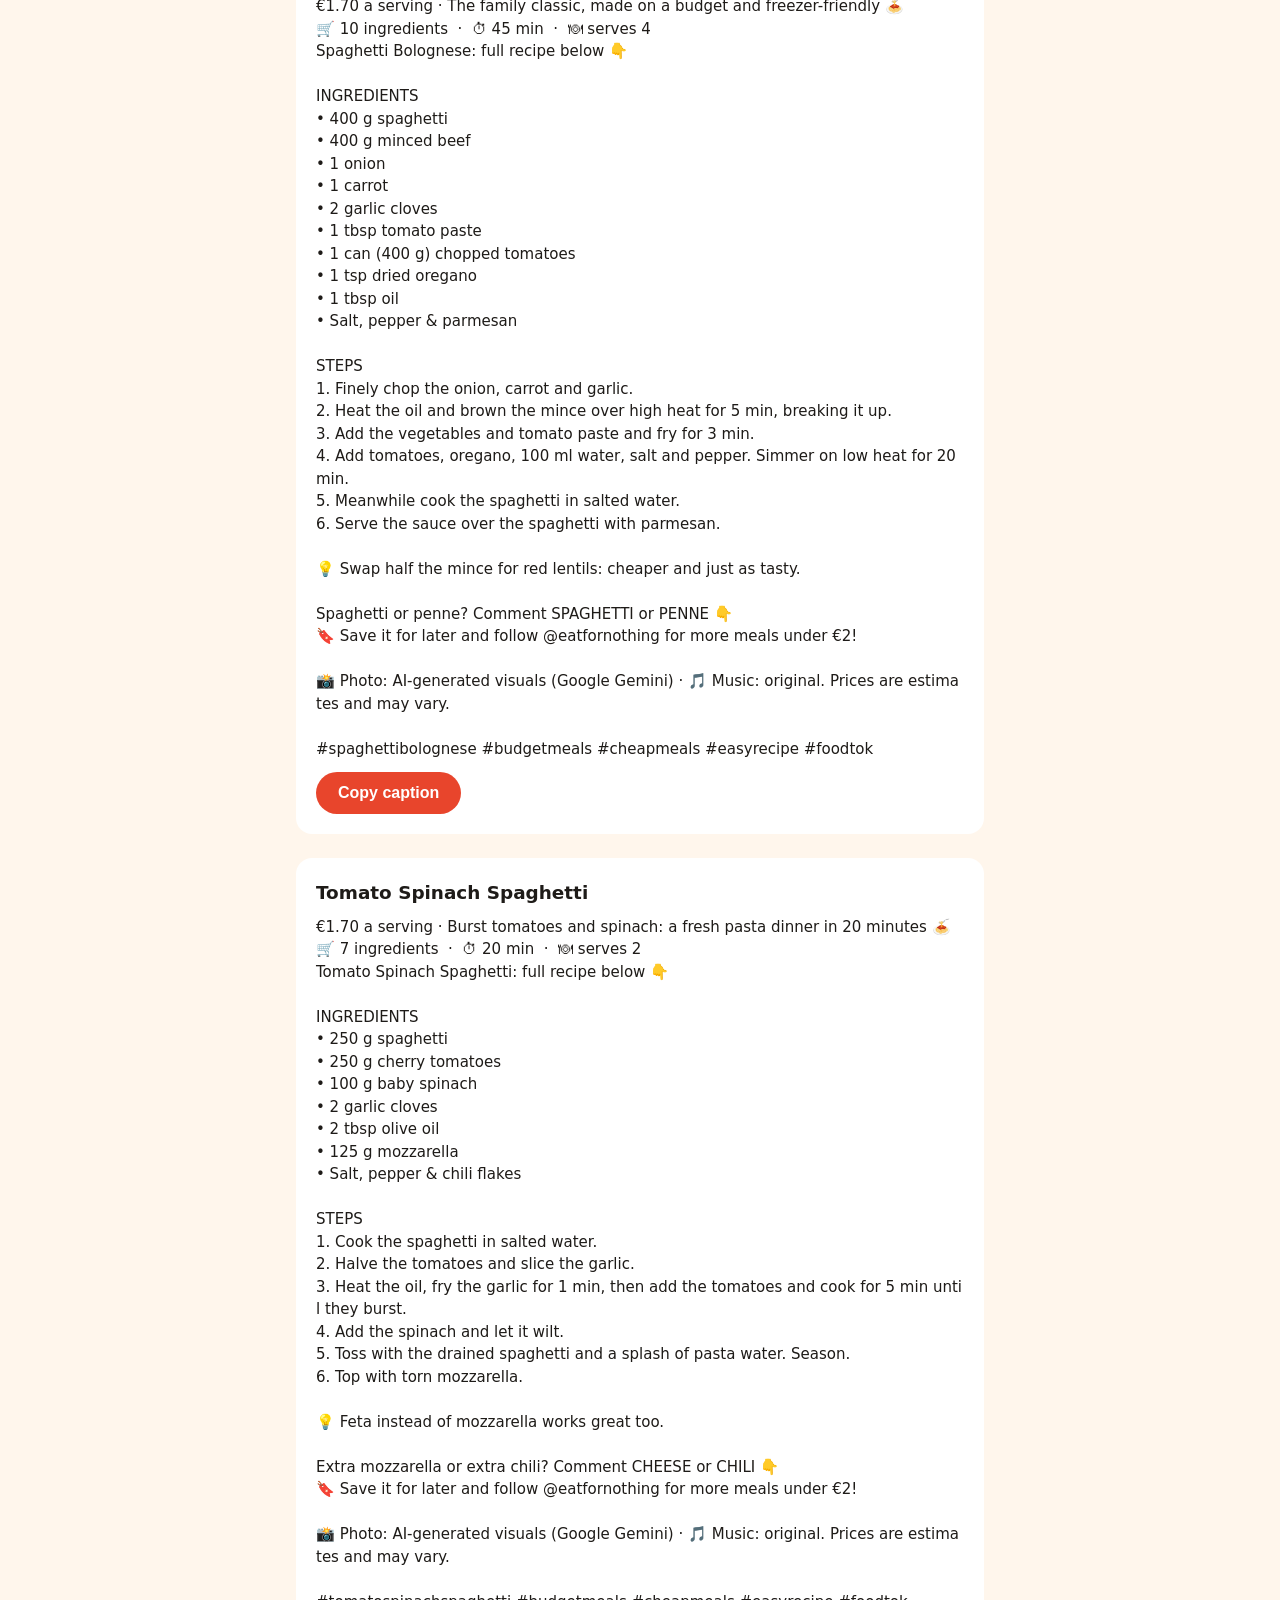
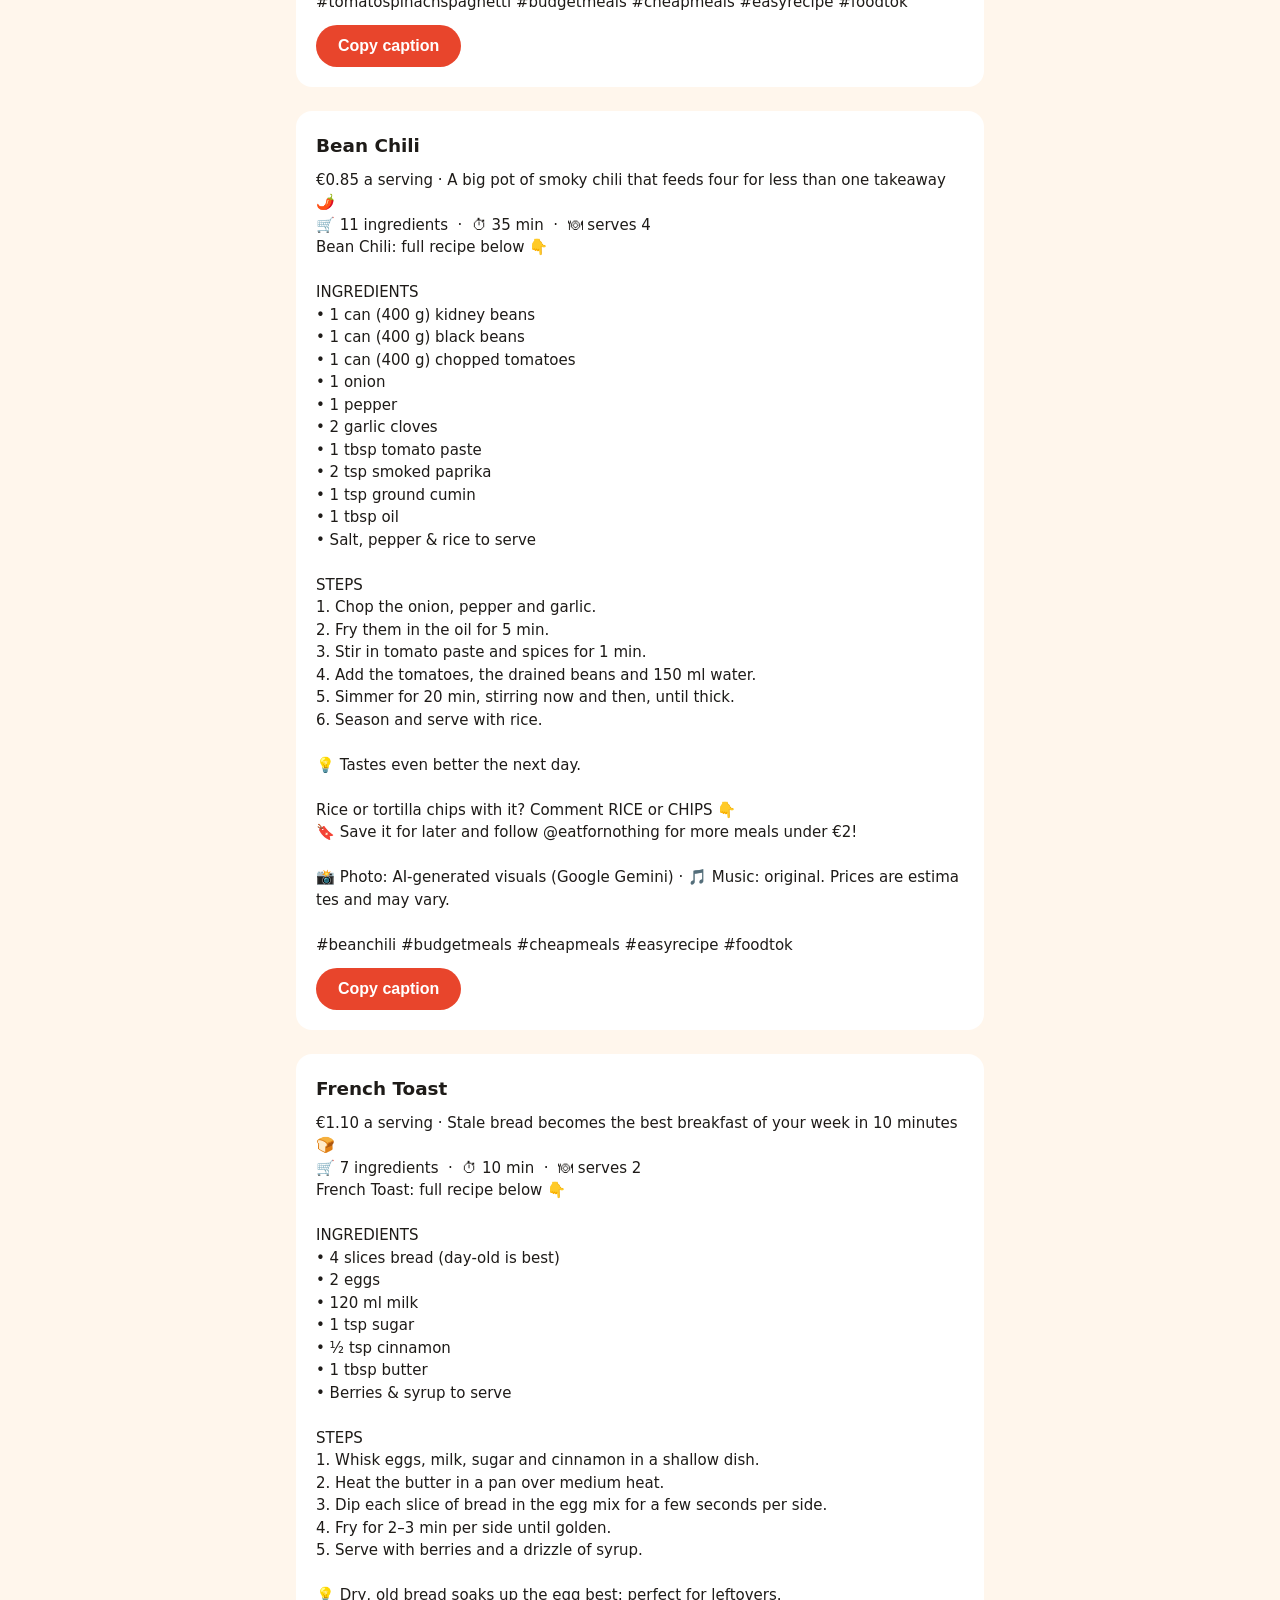
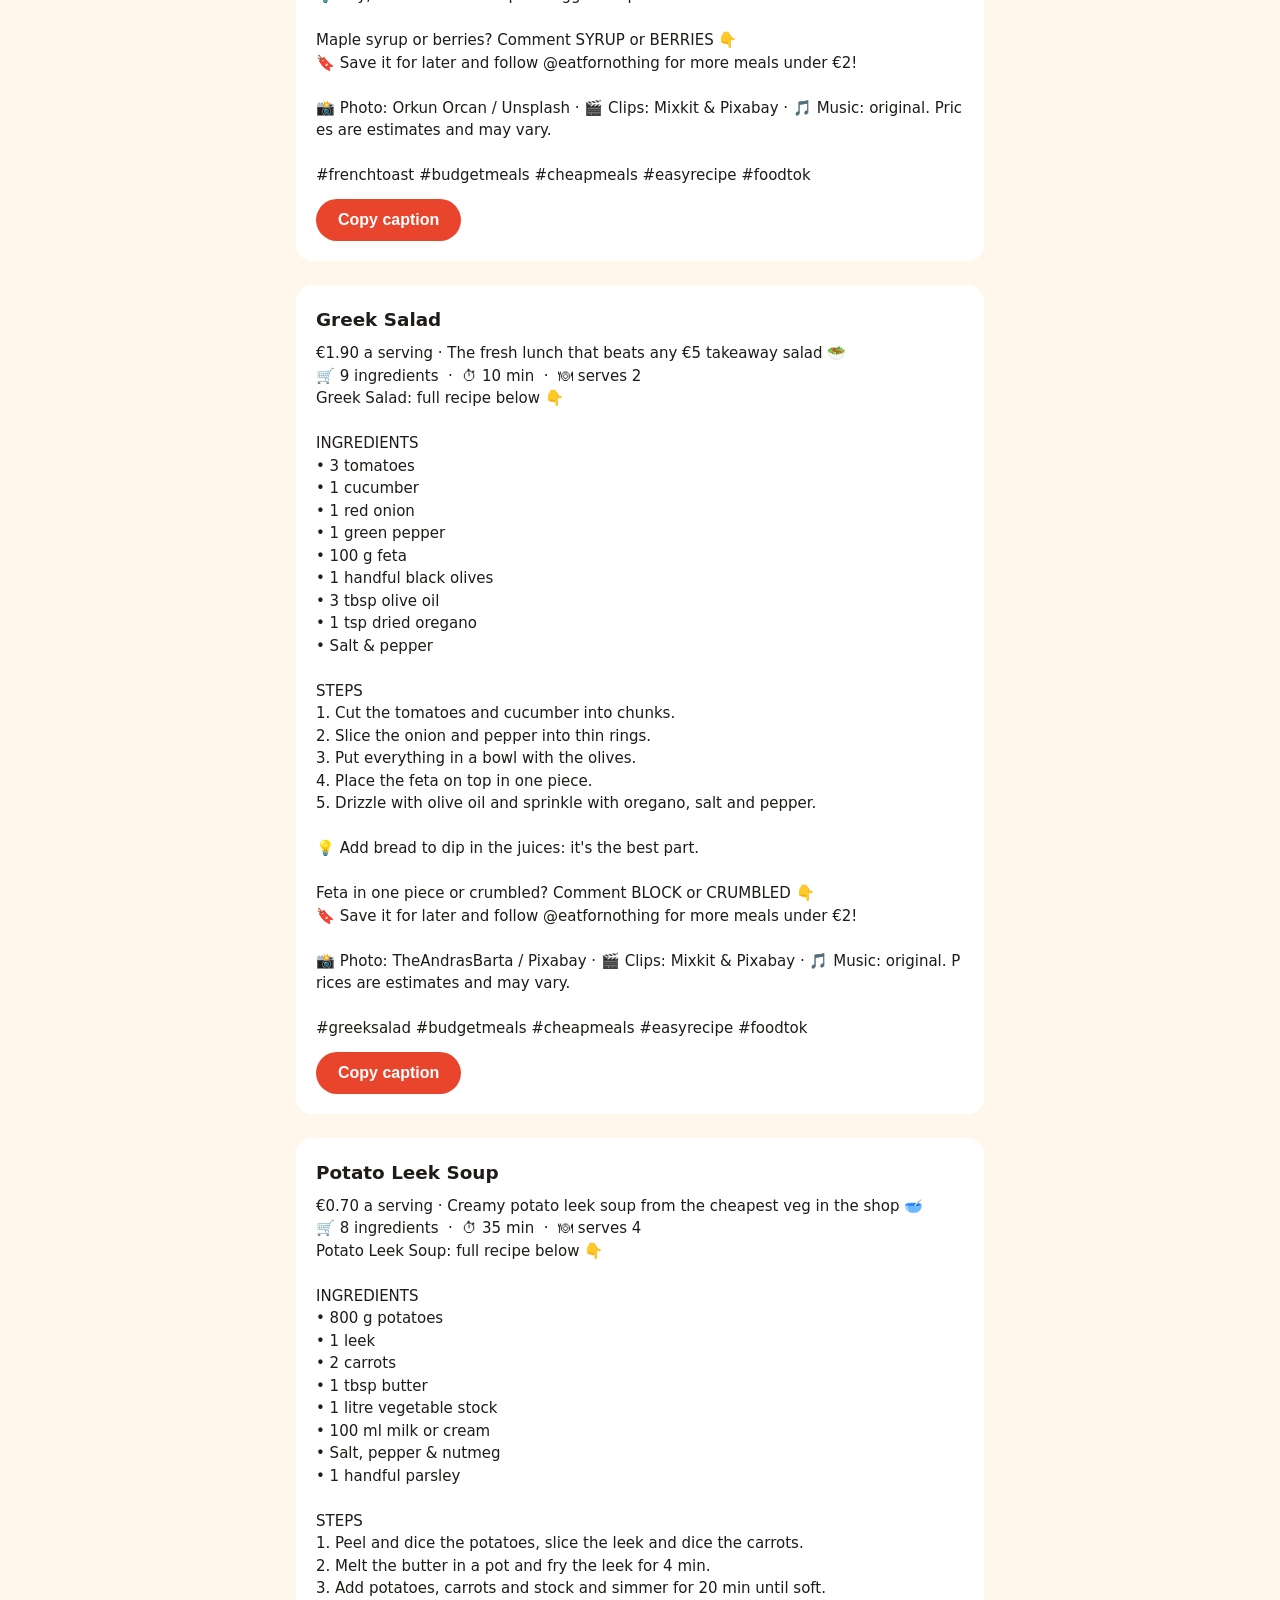
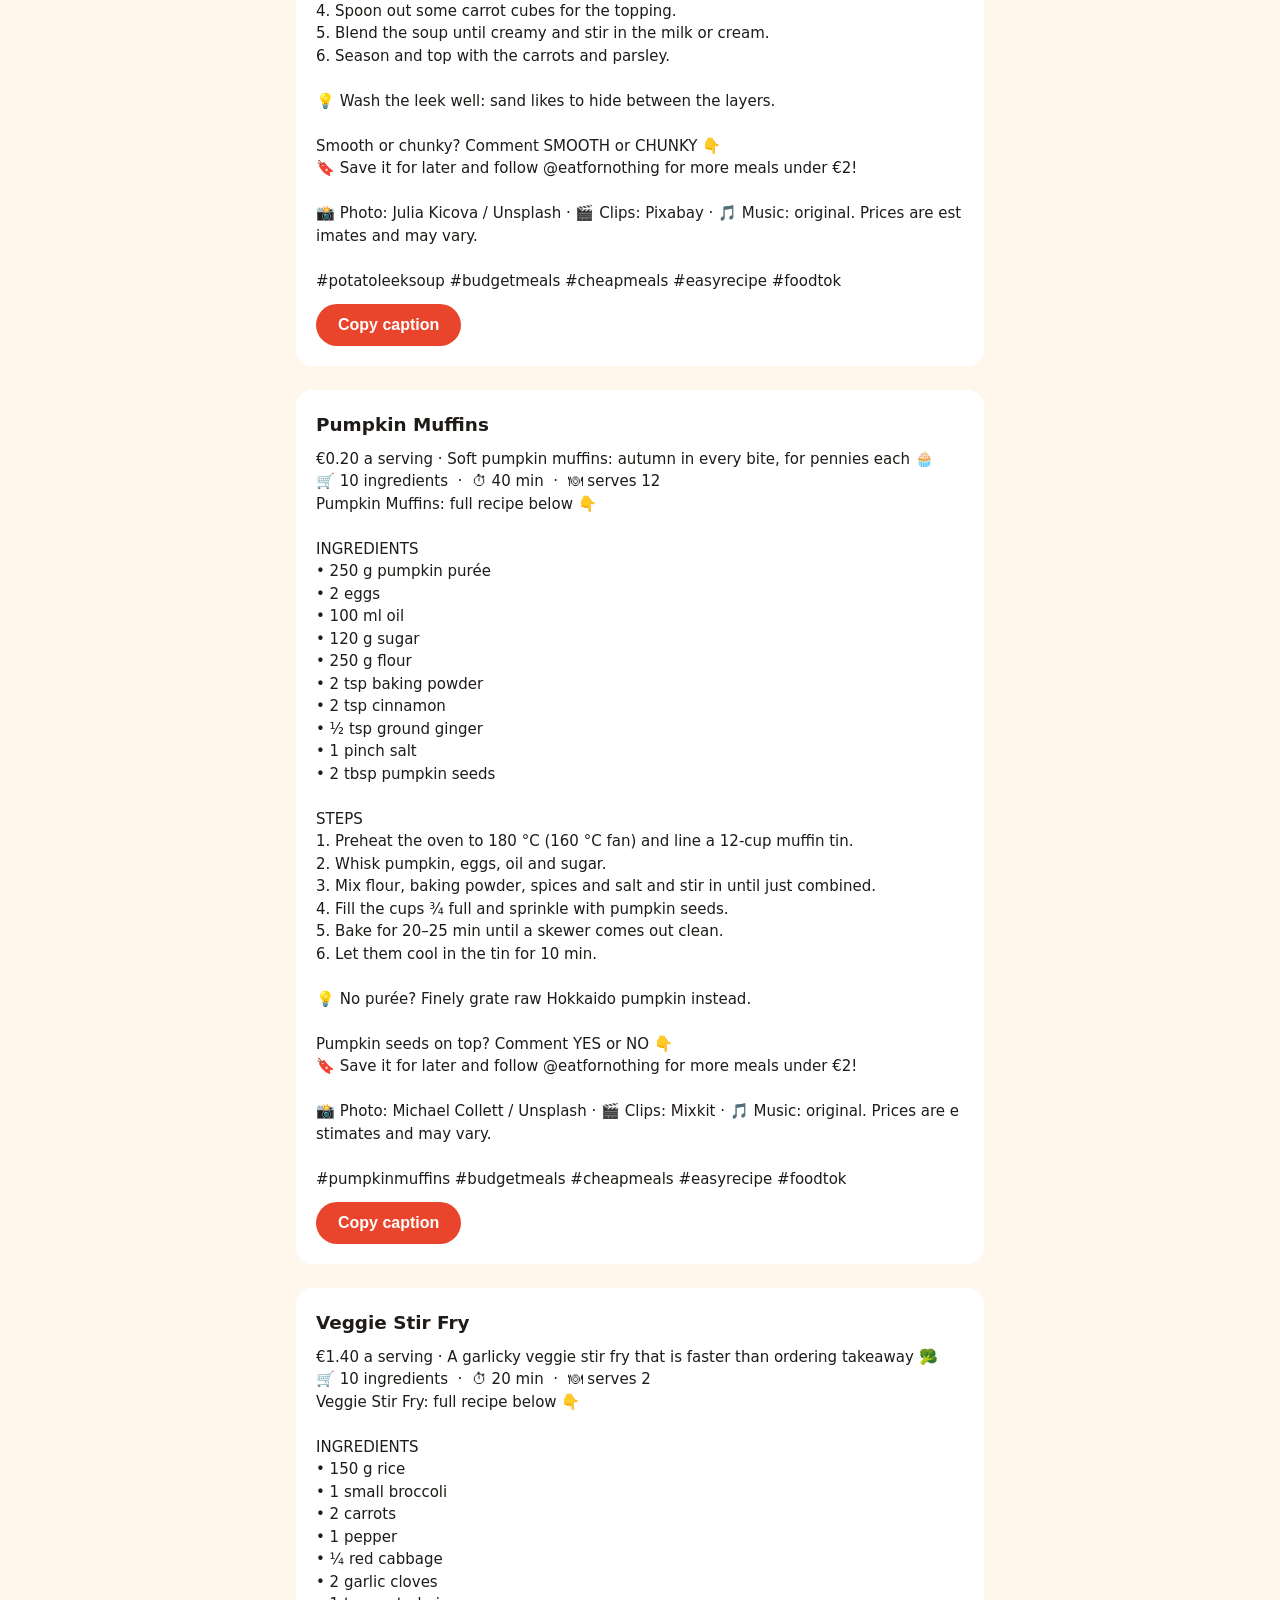
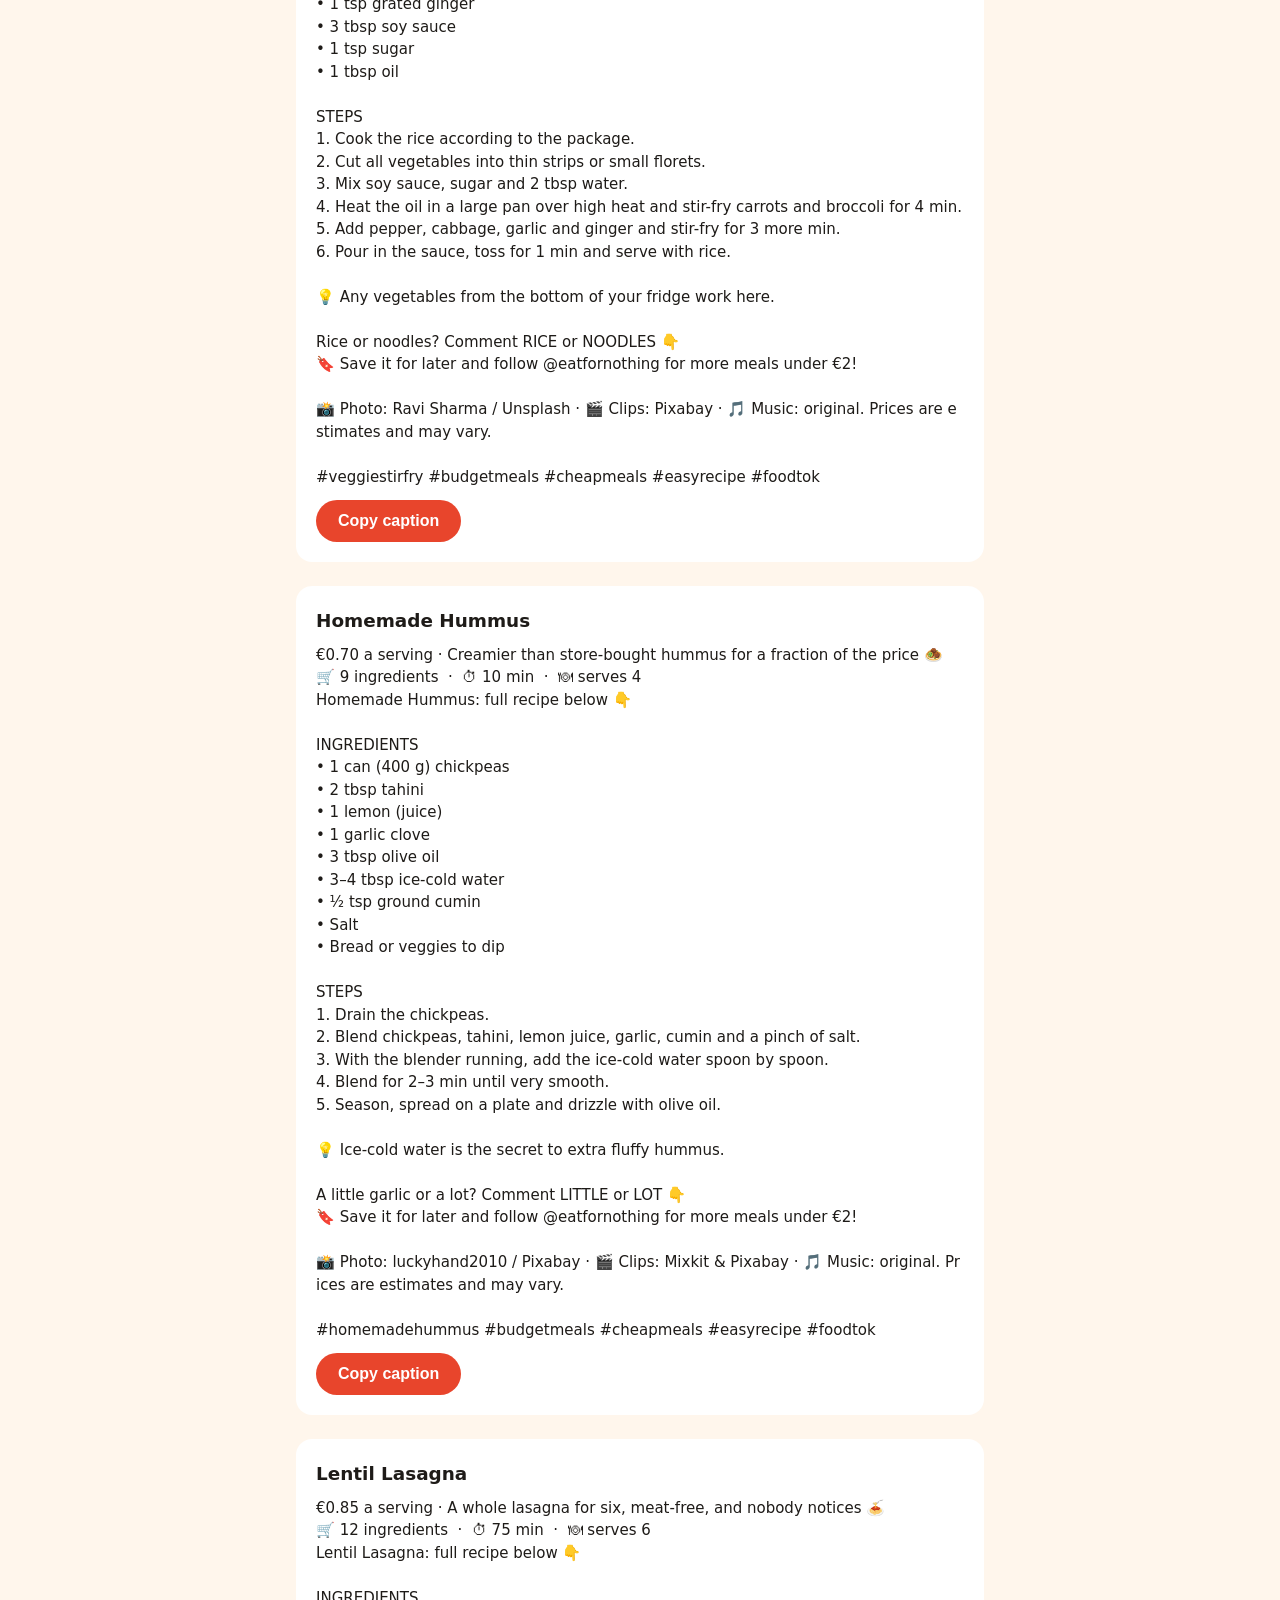
==== commit ae330937: "Bean Chili im neuen Look Co-Authored-By: Claude Opus 5.5 <noreply@anthropic.com> Claude-Session: htt" ====
--- a/captions.html
+++ b/captions.html
@@ -353,7 +353,7 @@
 Rice or tortilla chips with it? Comment RICE or CHIPS 👇
 🔖 Save it for later and follow @eatfornothing for more meals under €2!
 
-📸 Photo: Svitlana / Unsplash · 🎬 Clips: Pixabay · 🎵 Music: original. Prices are estimates and may vary.
+📸 Photo: AI-generated visuals (Google Gemini) · 🎵 Music: original. Prices are estimates and may vary.
 
 #beanchili #budgetmeals #cheapmeals #easyrecipe #foodtok</pre><button type="button" data-copy="t-bean-chili">Copy caption</button></section><section class="card" id="french-toast"><h2>French Toast</h2><pre id="t-french-toast">€1.10 a serving · Stale bread becomes the best breakfast of your week in 10 minutes 🍞
 🛒 7 ingredients  ·  ⏱ 10 min  ·  🍽 serves 2
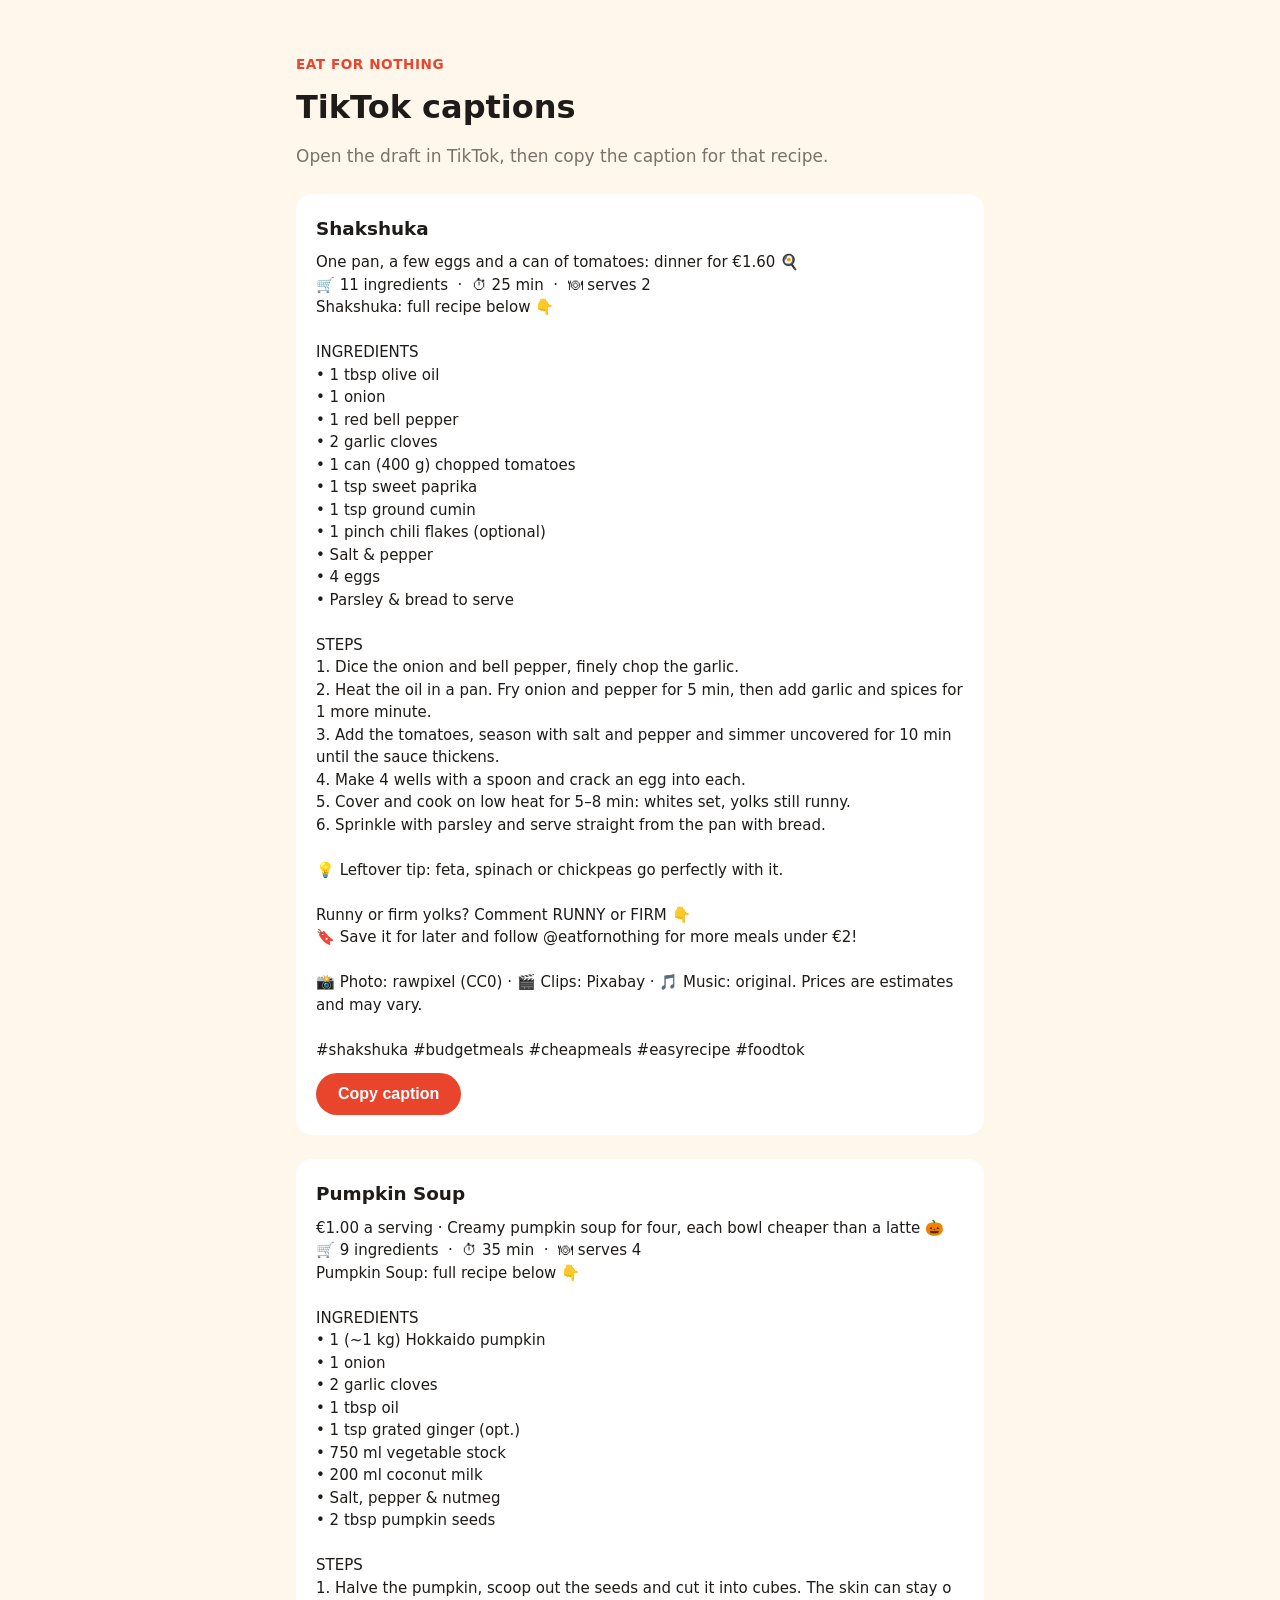
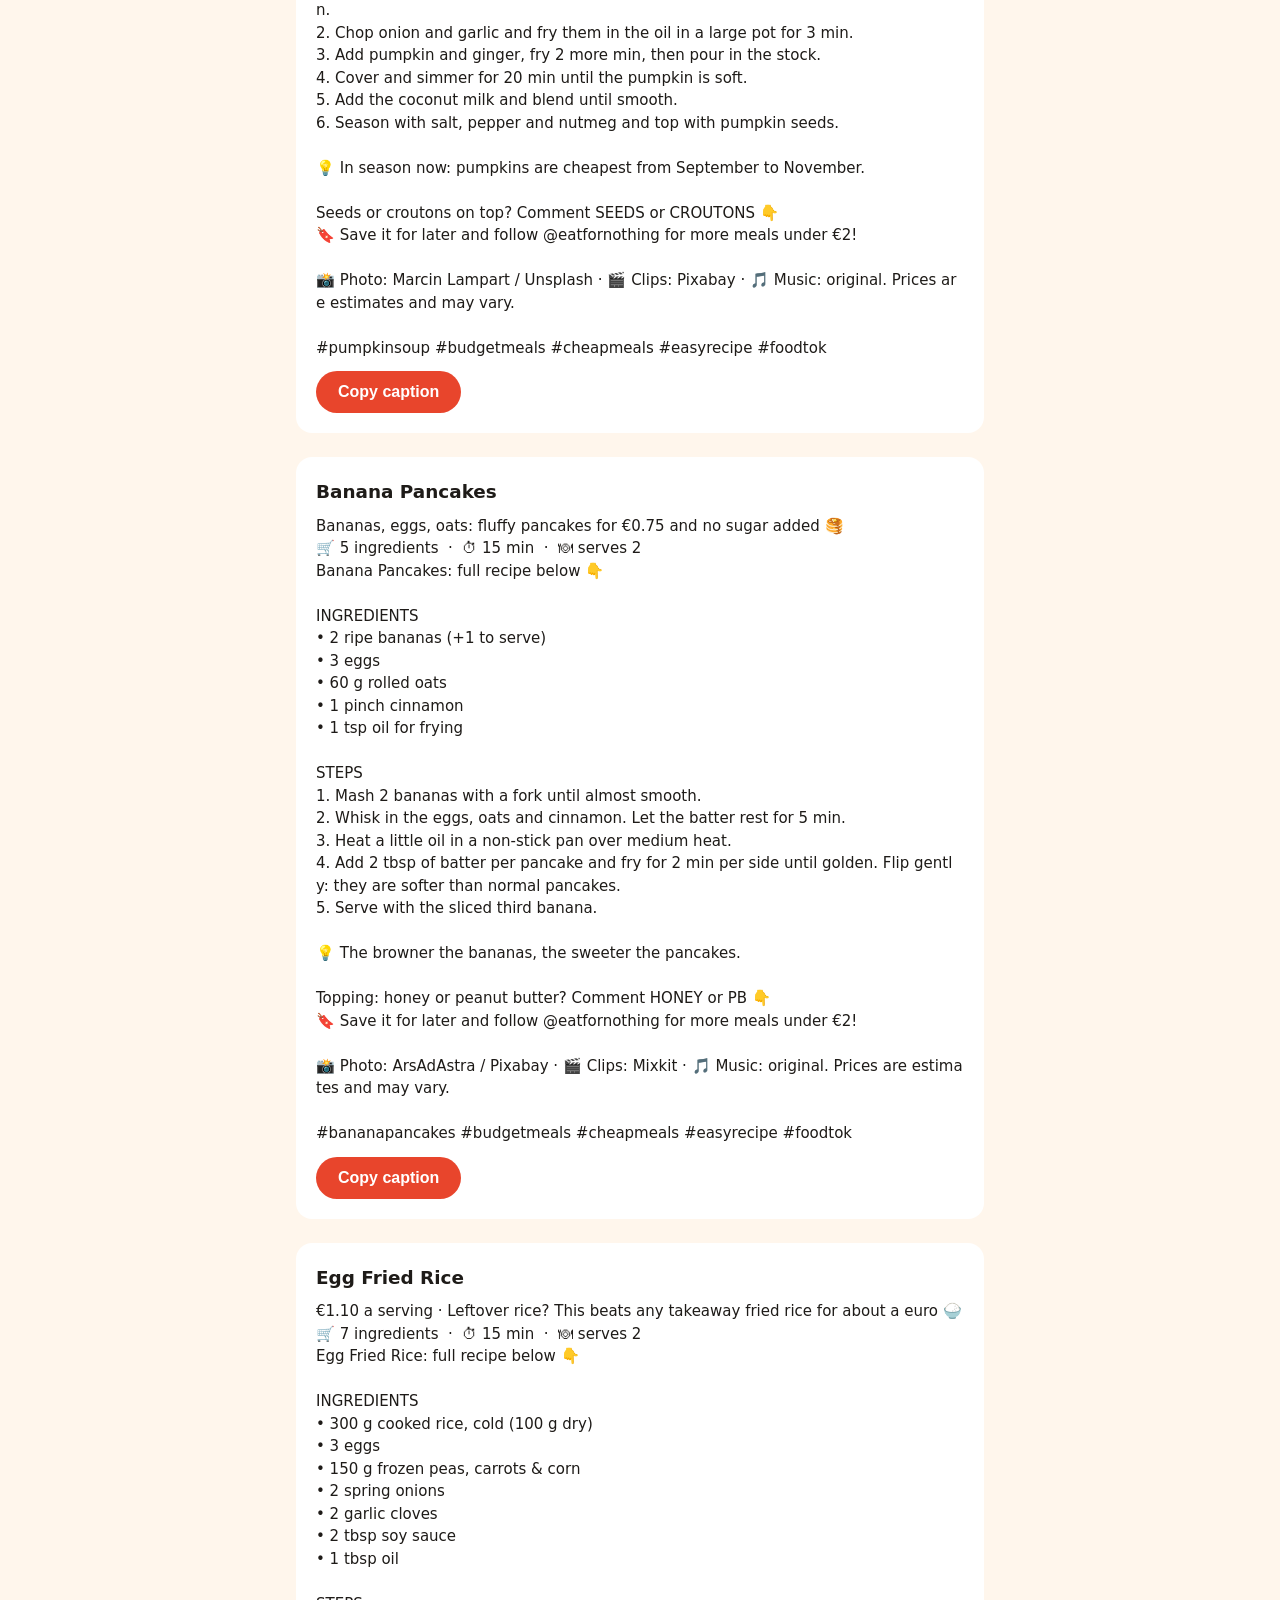
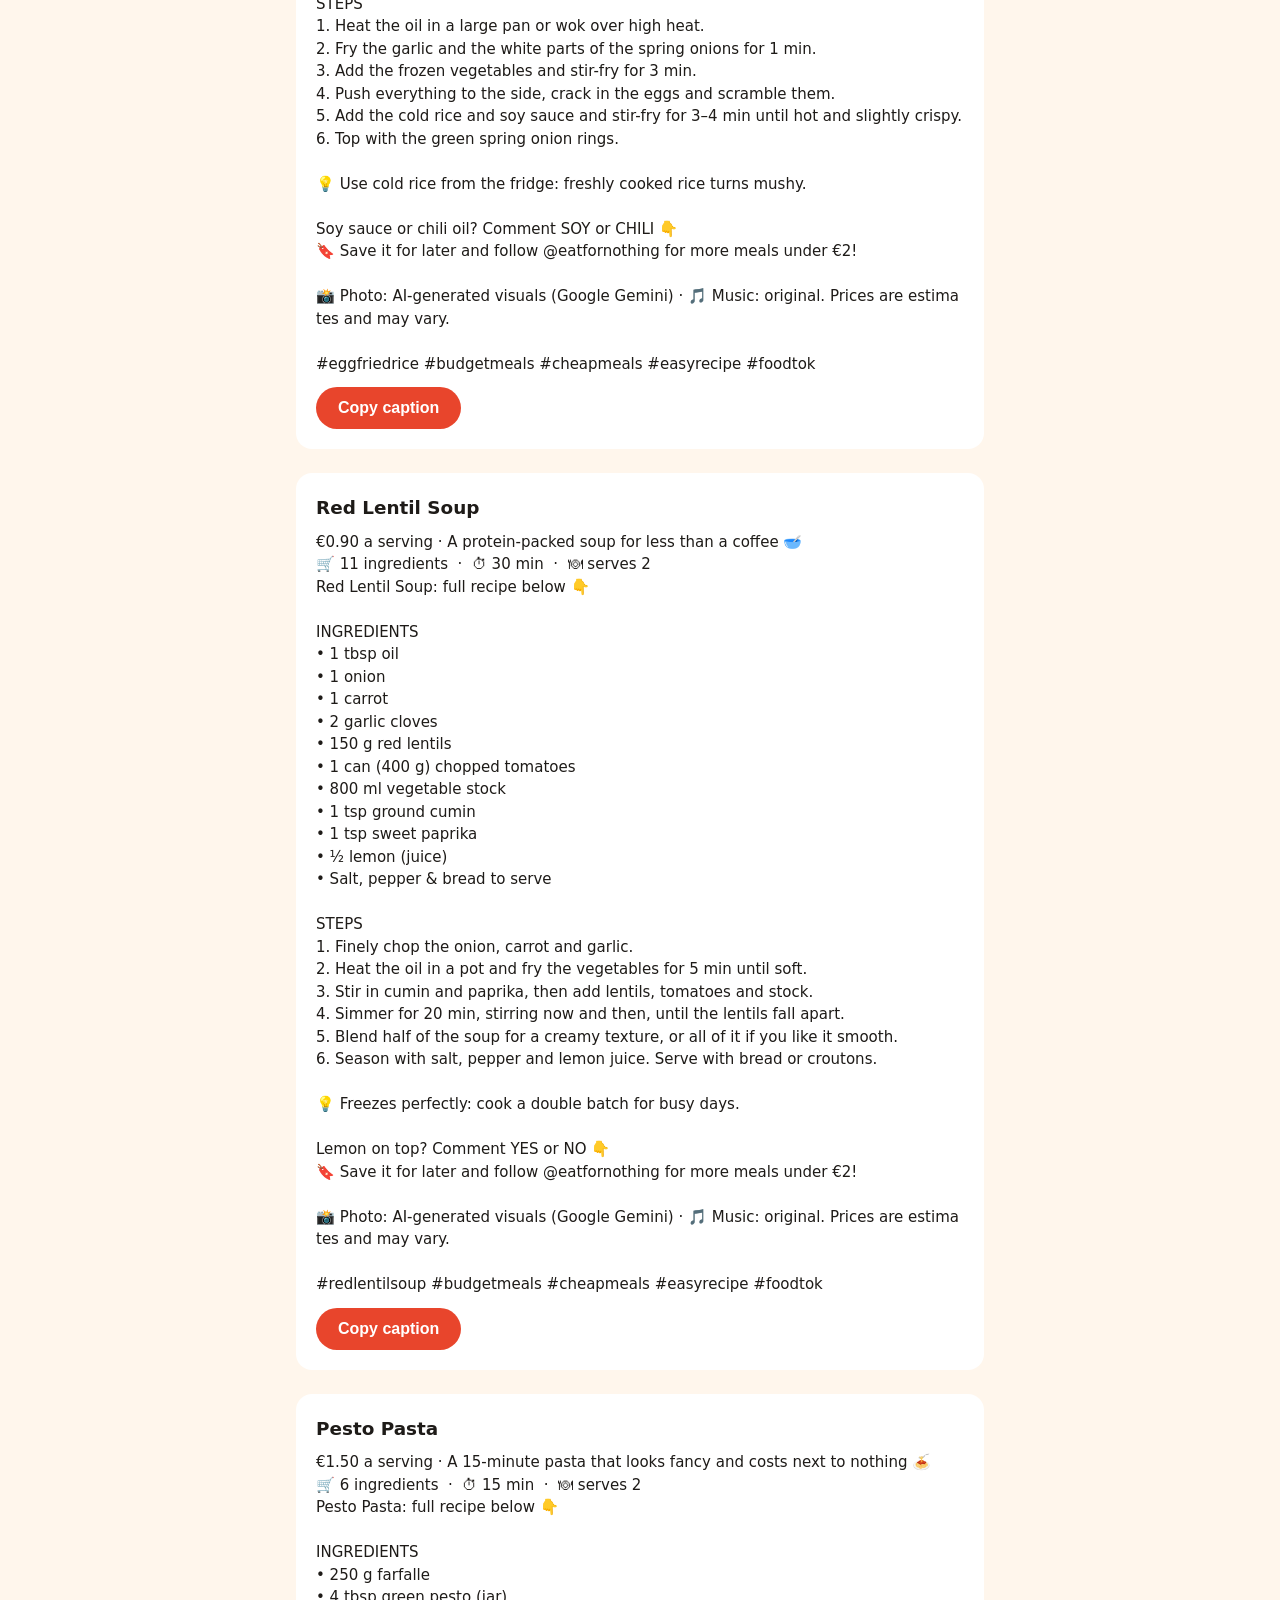
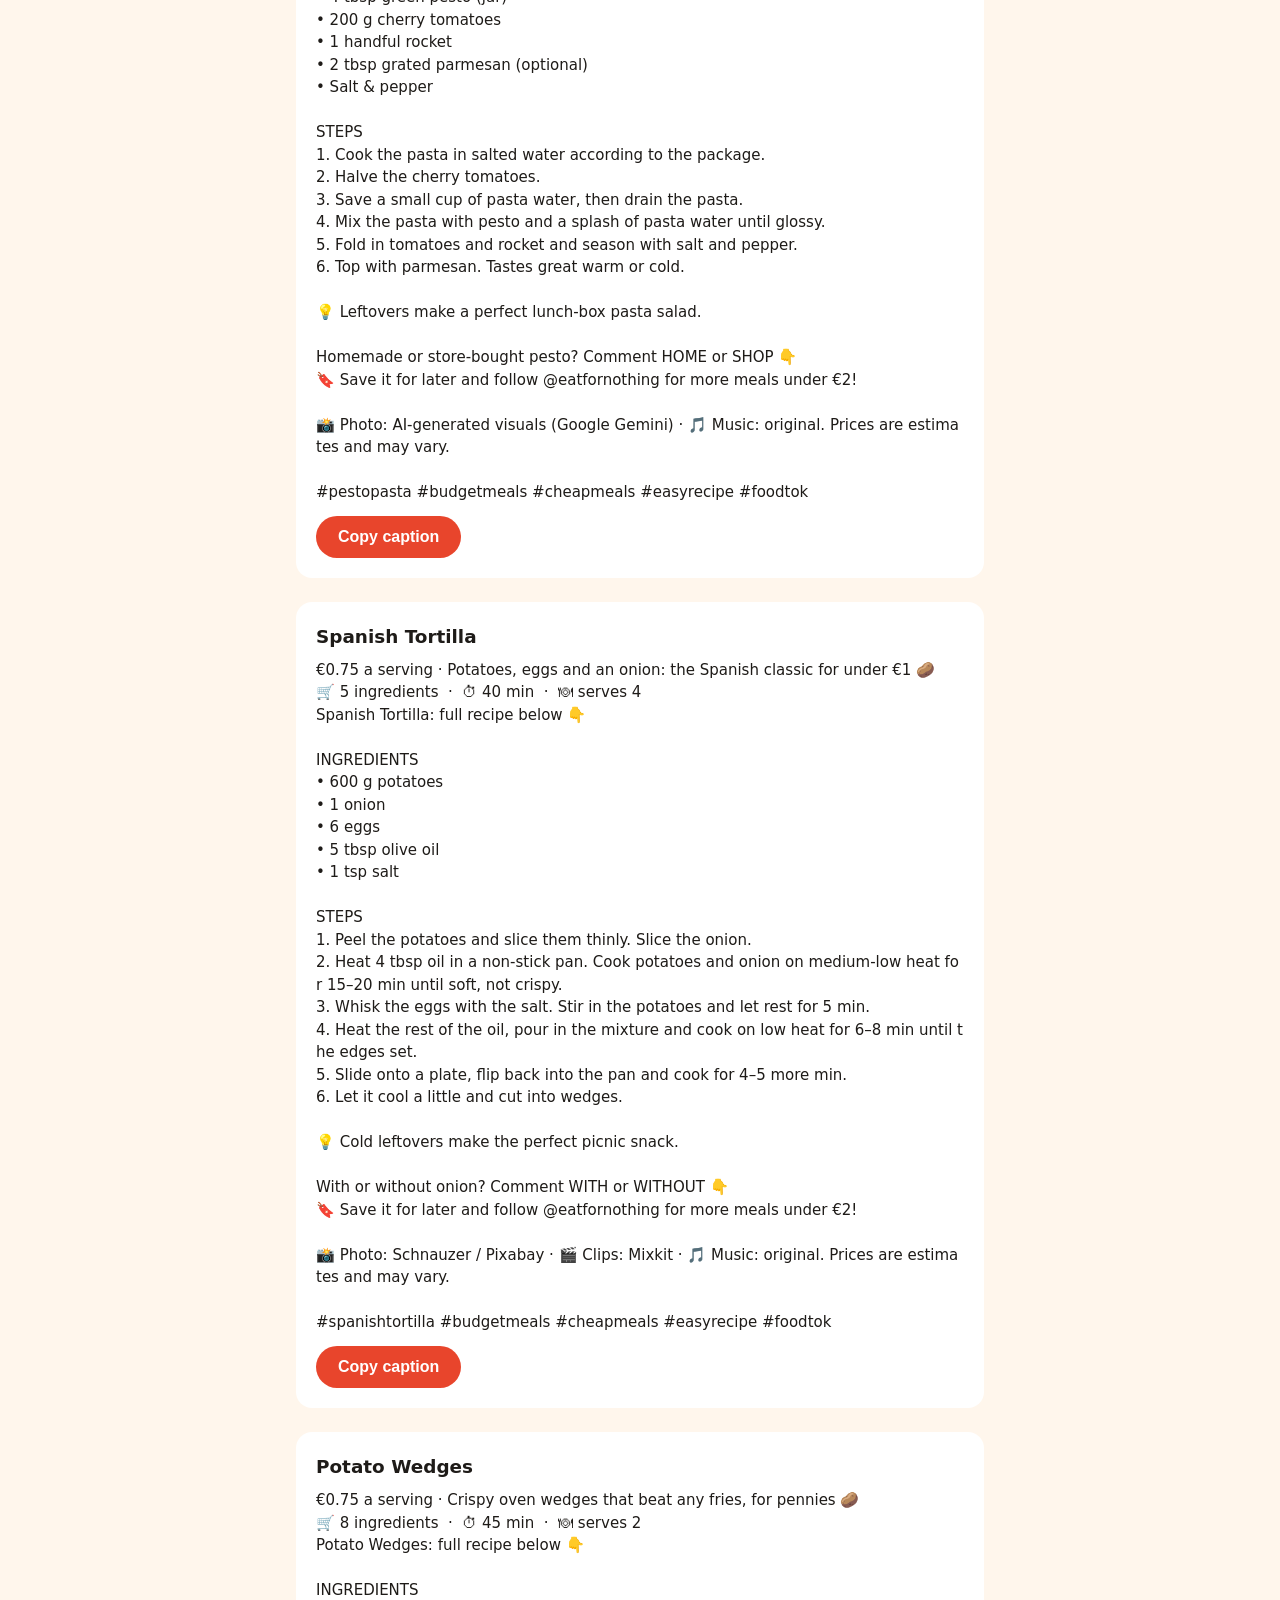
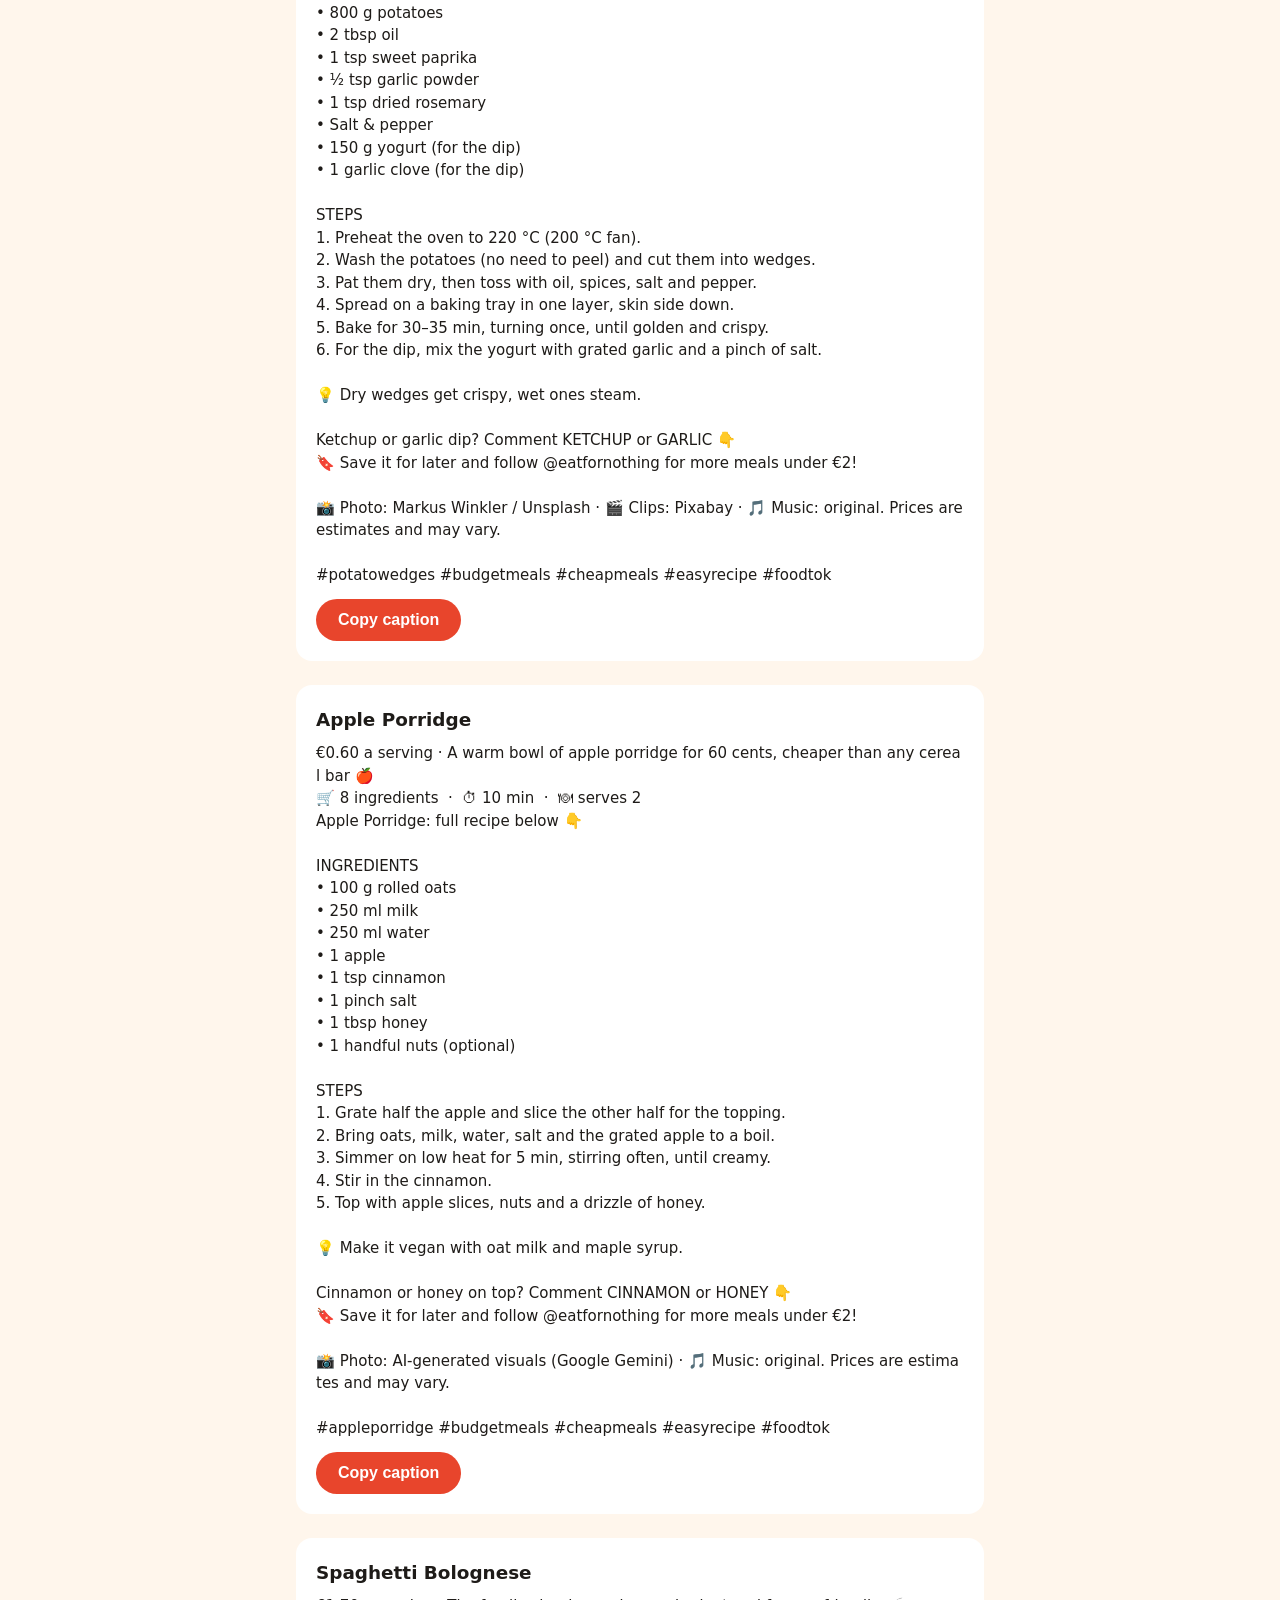
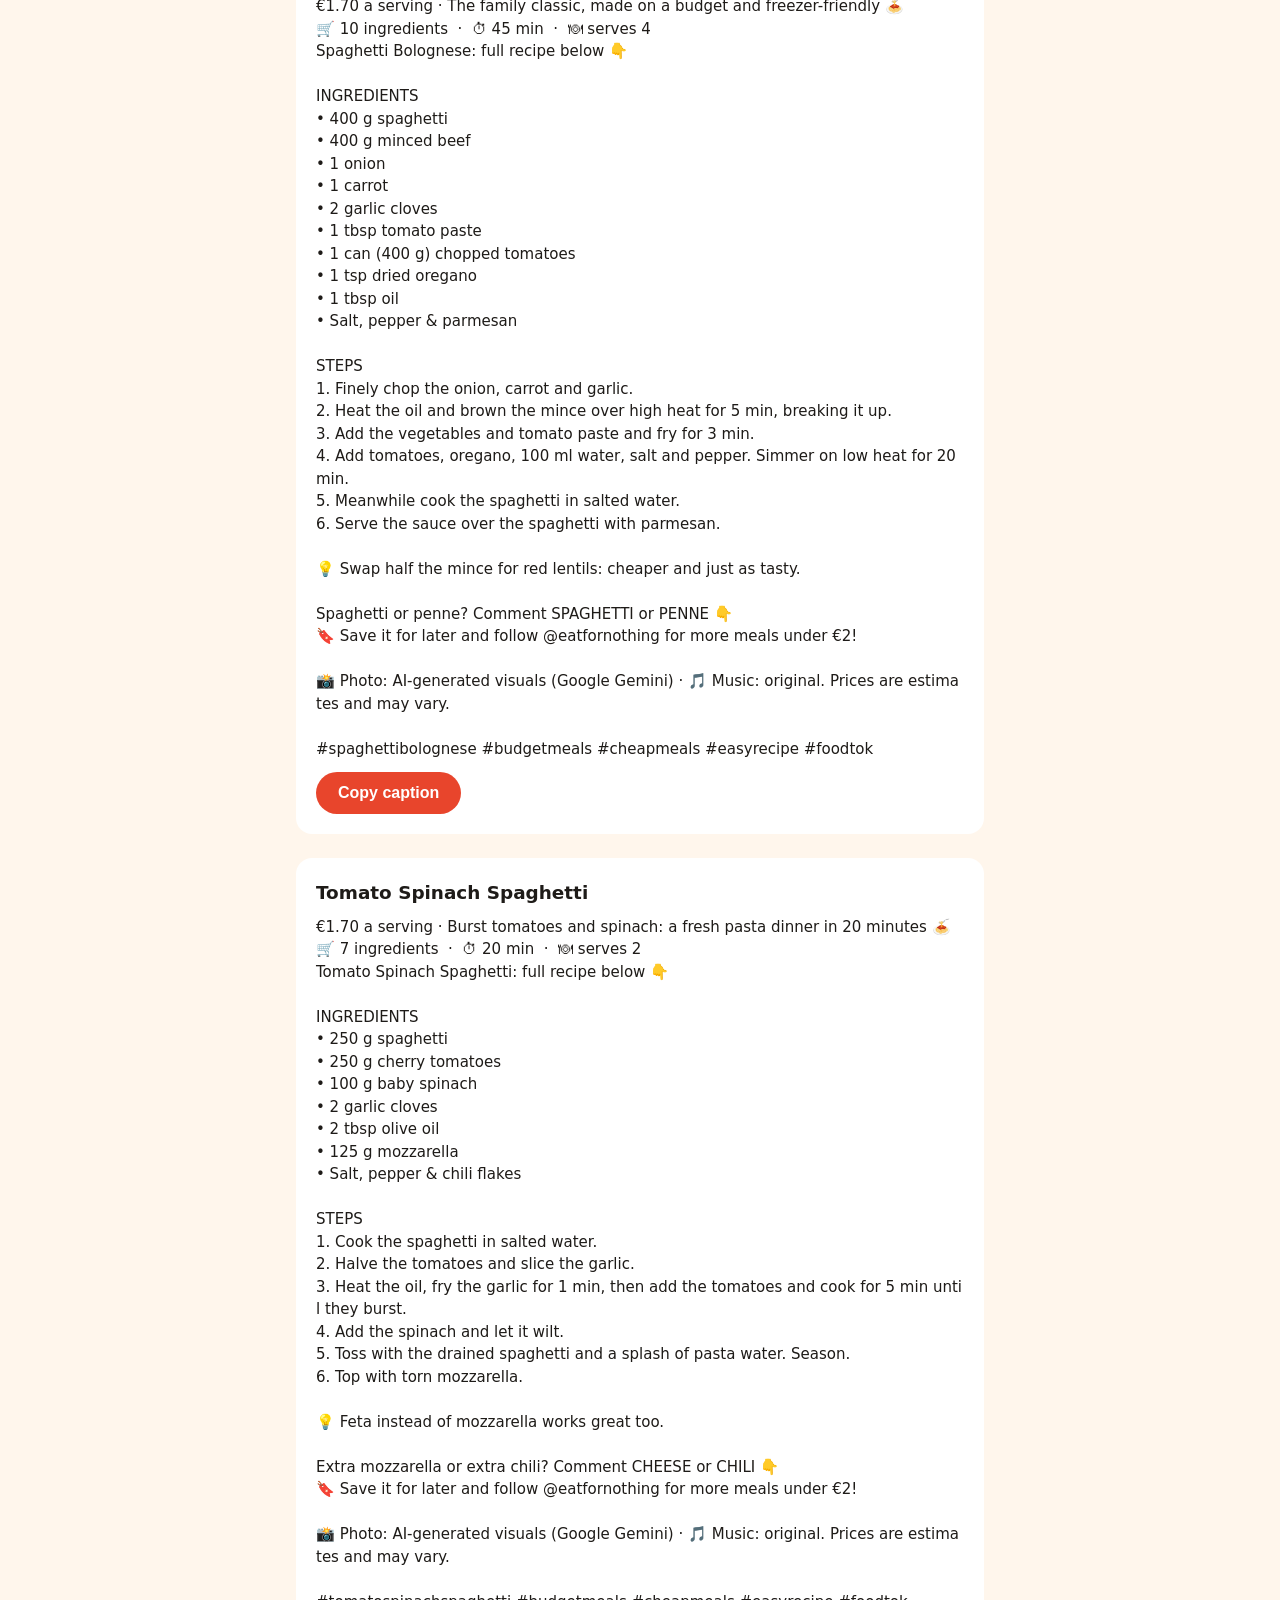
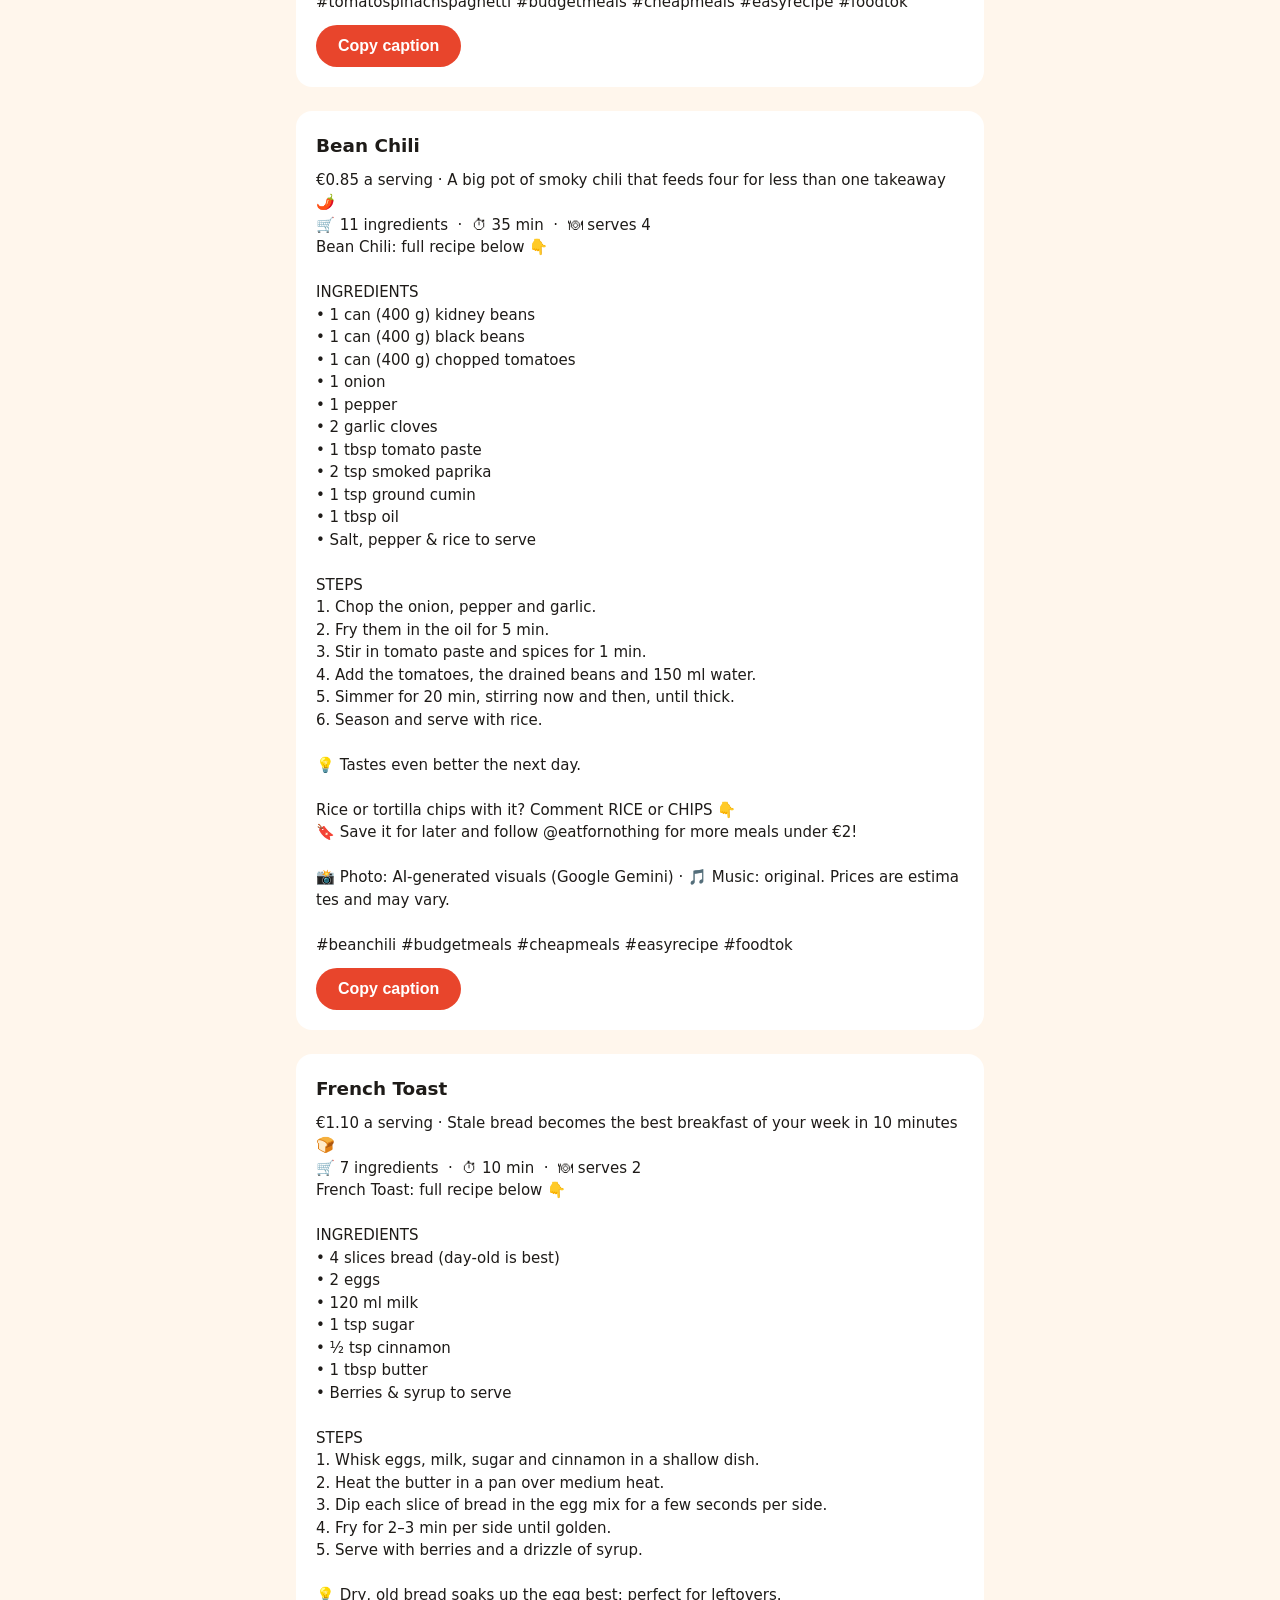
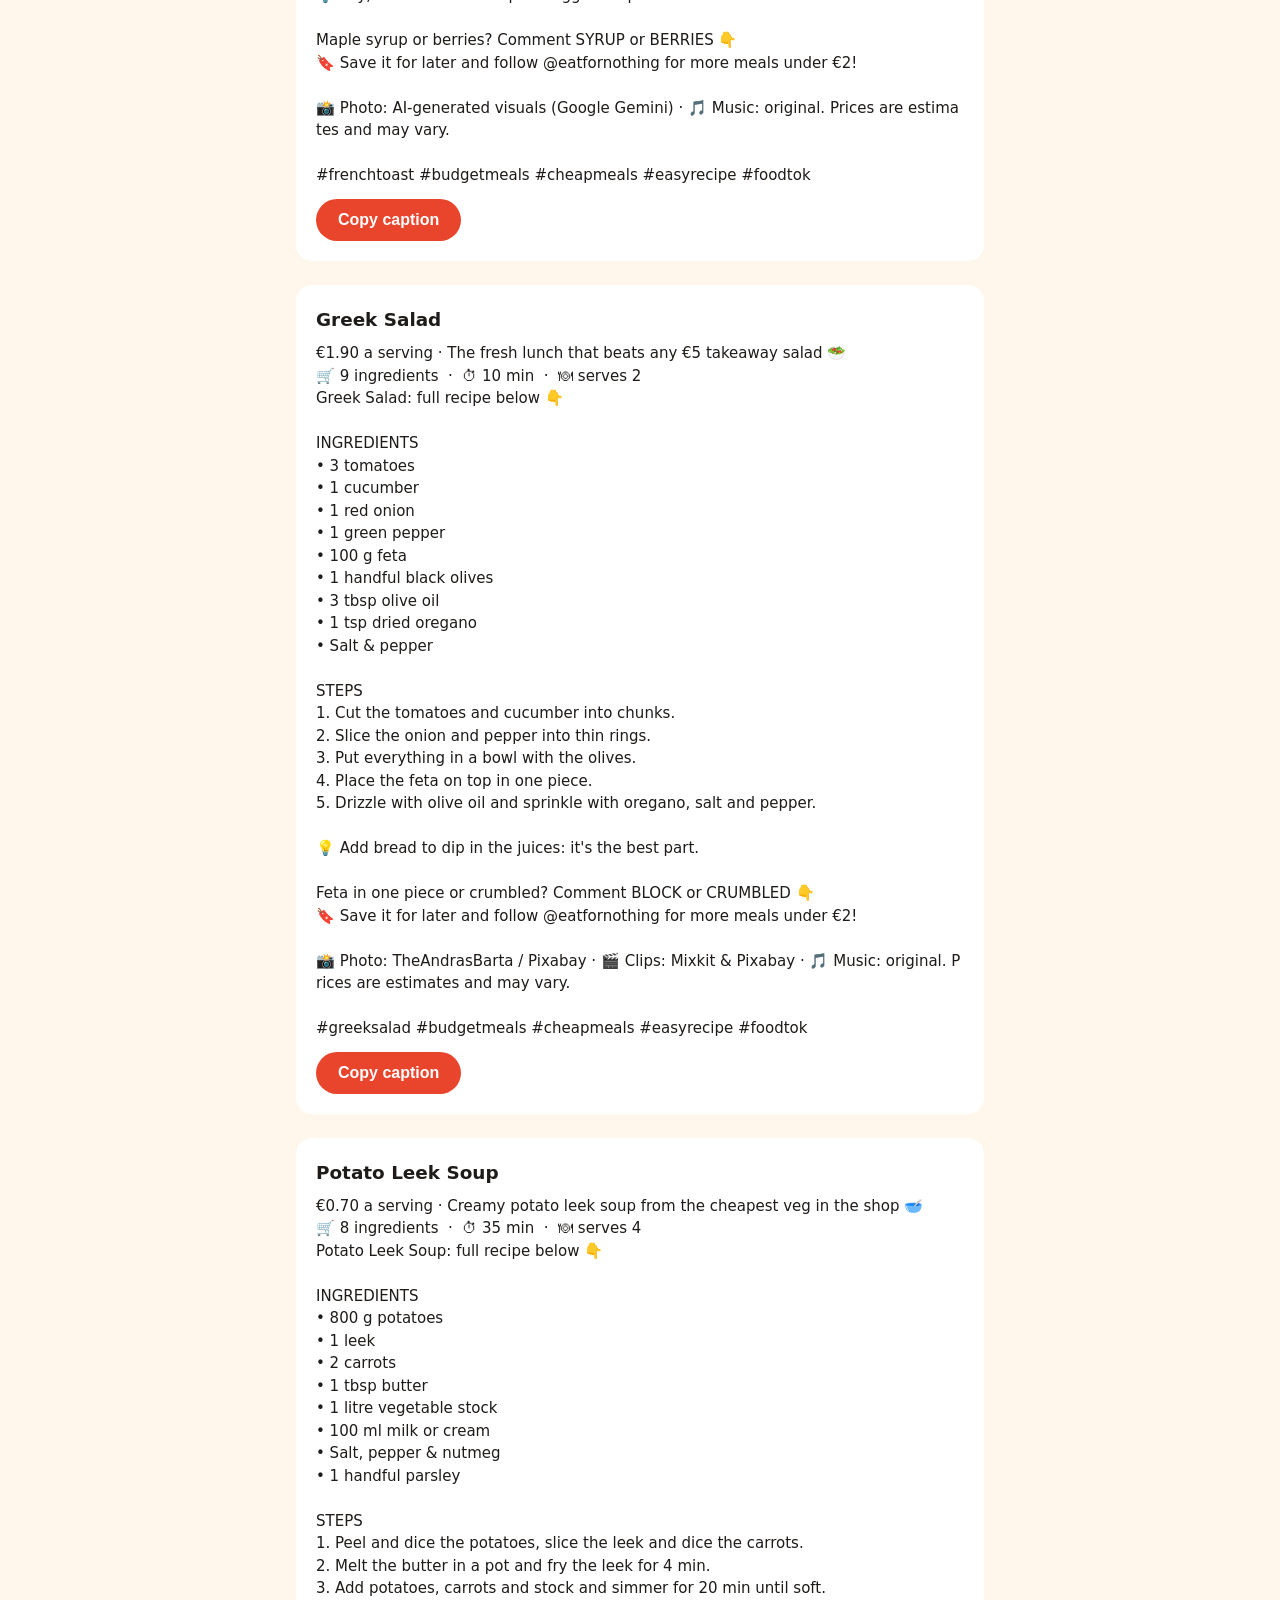
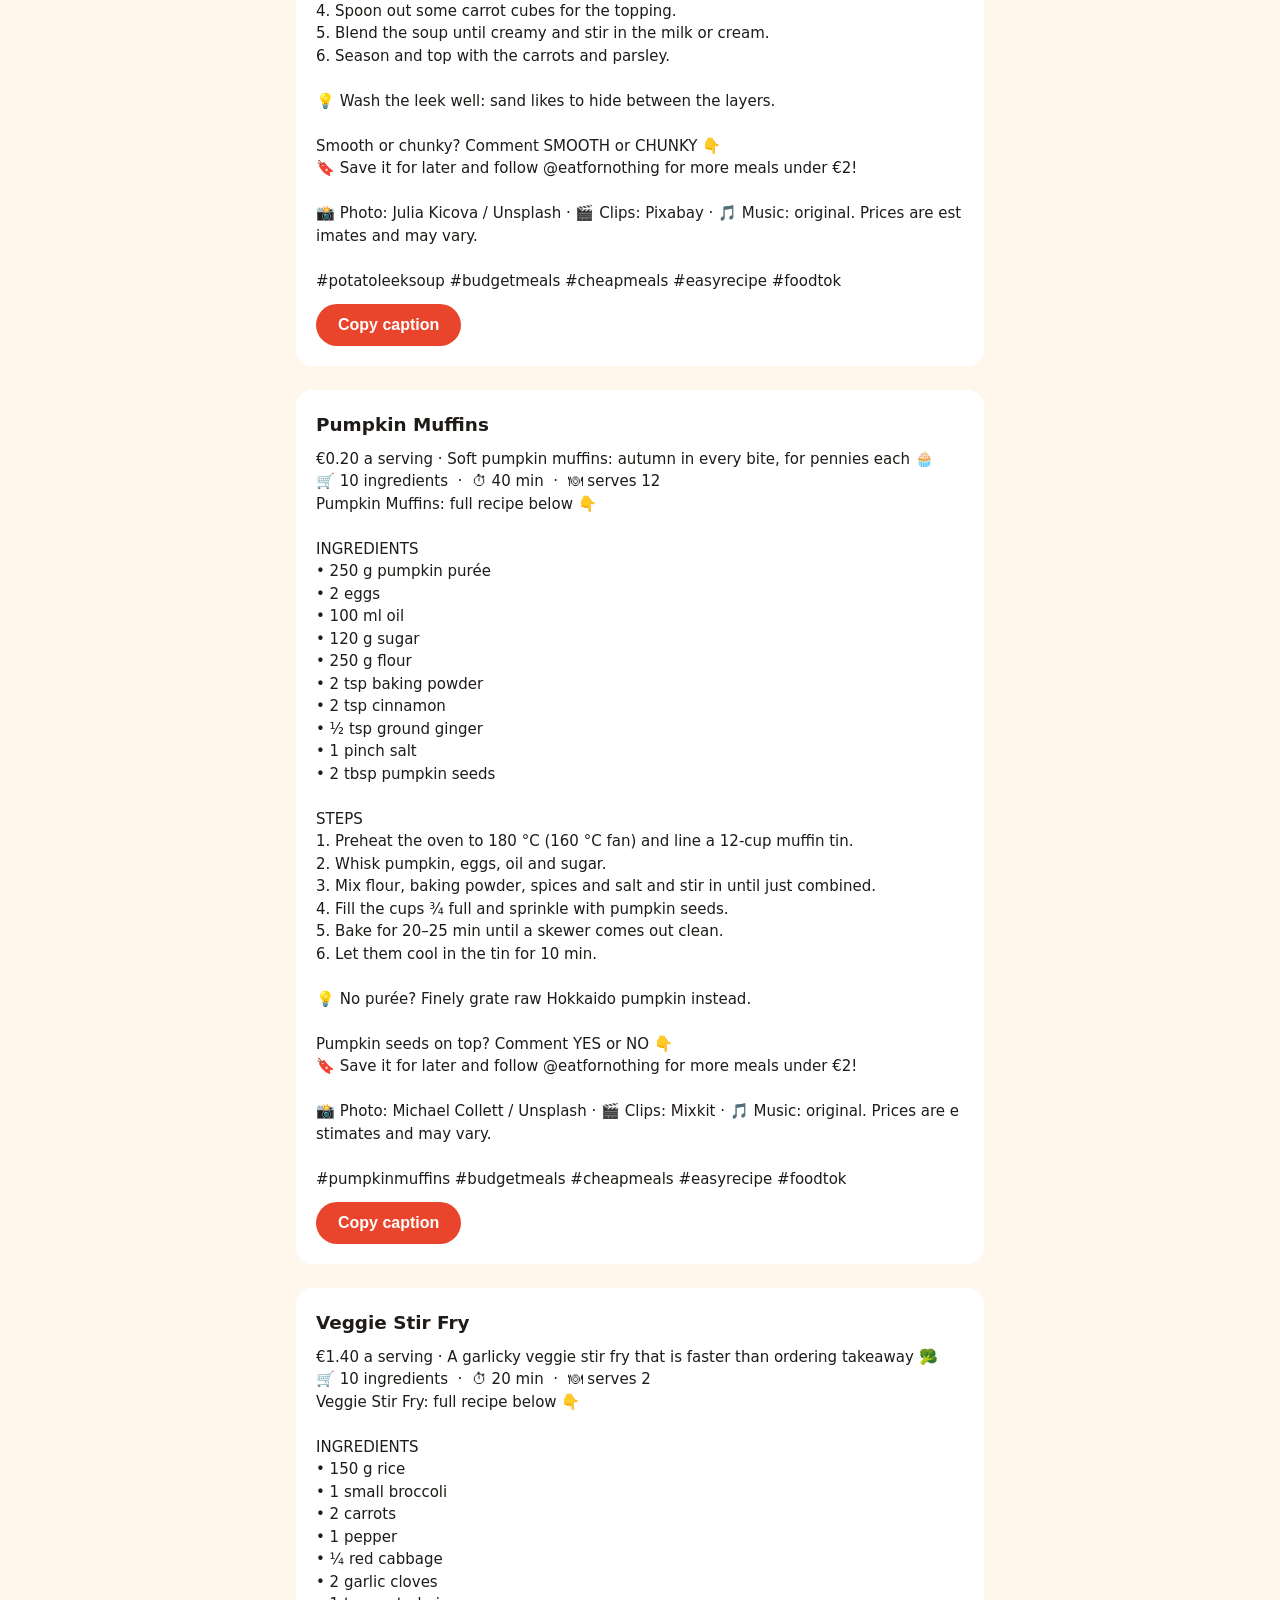
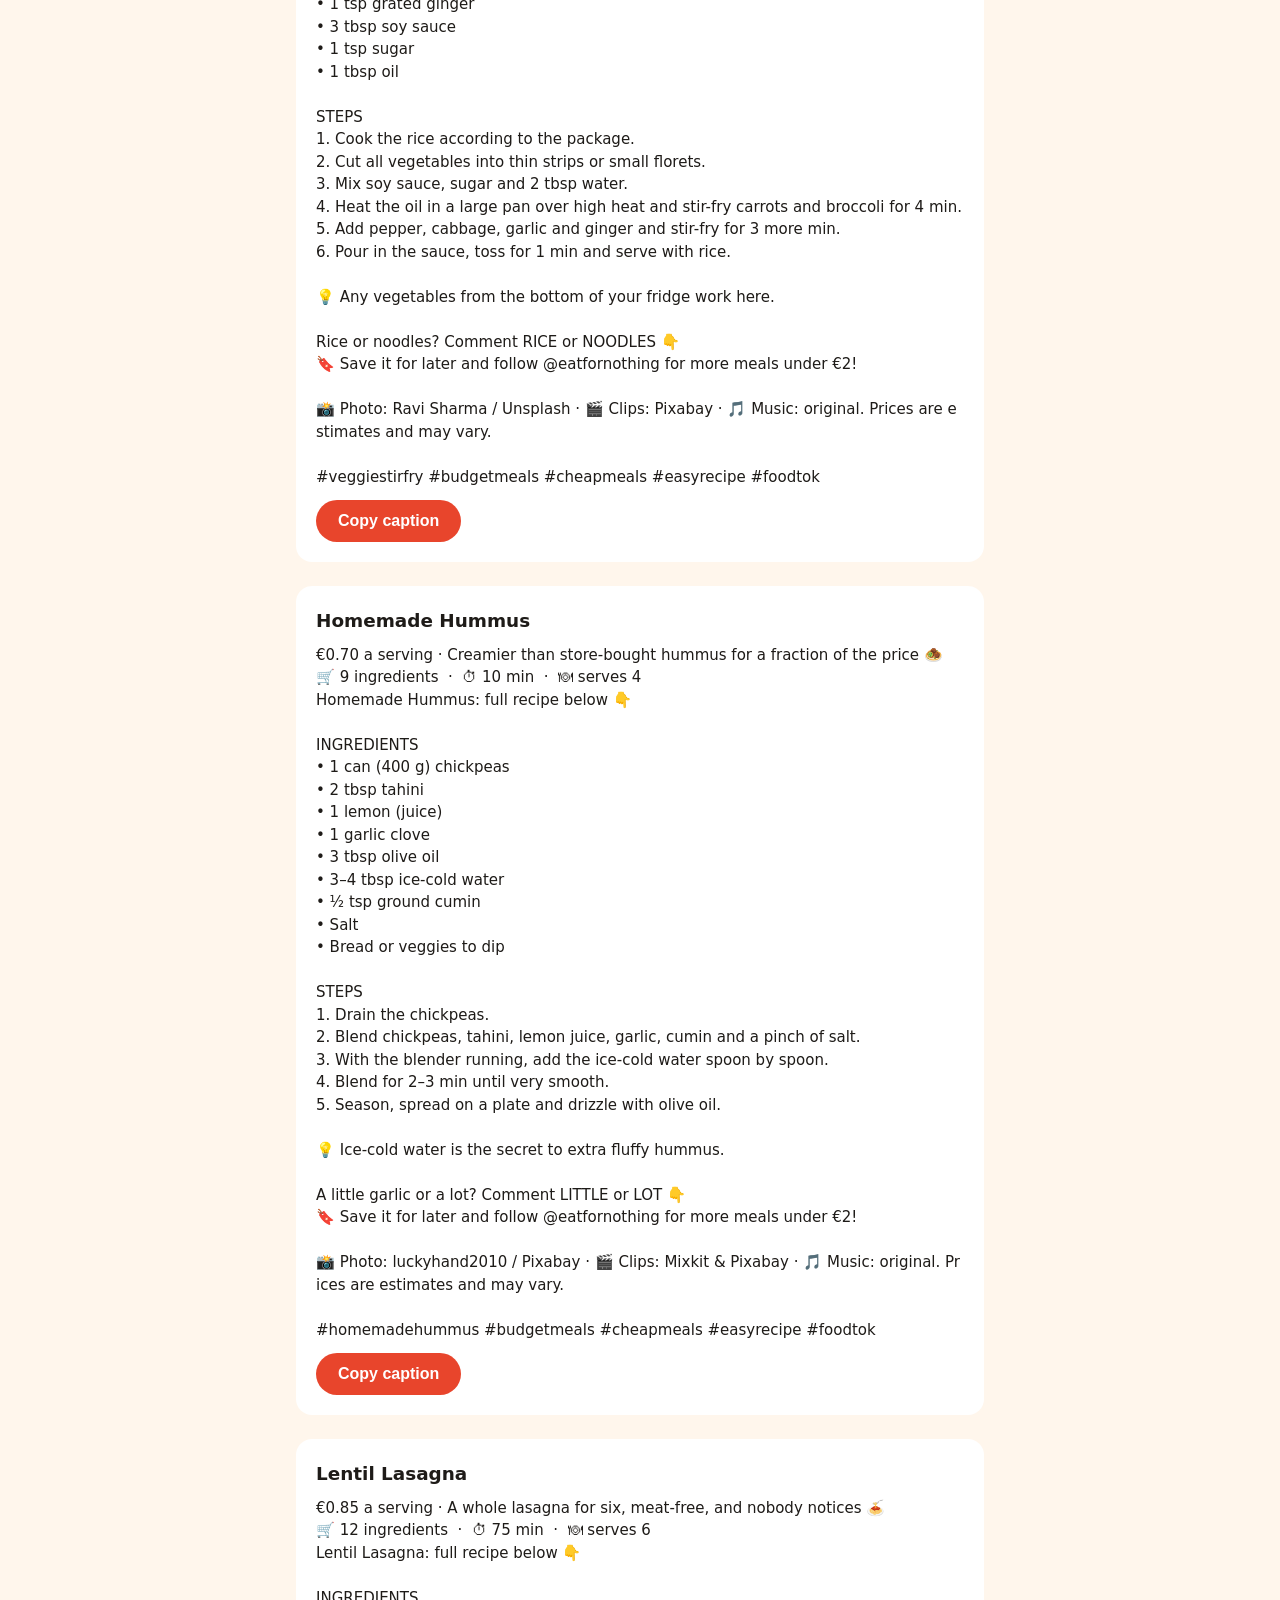
==== commit d3f79492: "French Toast im neuen Look Co-Authored-By: Claude Opus 5.5 <noreply@anthropic.com> Claude-Session: h" ====
--- a/captions.html
+++ b/captions.html
@@ -380,7 +380,7 @@
 Maple syrup or berries? Comment SYRUP or BERRIES 👇
 🔖 Save it for later and follow @eatfornothing for more meals under €2!
 
-📸 Photo: Orkun Orcan / Unsplash · 🎬 Clips: Mixkit &amp; Pixabay · 🎵 Music: original. Prices are estimates and may vary.
+📸 Photo: AI-generated visuals (Google Gemini) · 🎵 Music: original. Prices are estimates and may vary.
 
 #frenchtoast #budgetmeals #cheapmeals #easyrecipe #foodtok</pre><button type="button" data-copy="t-french-toast">Copy caption</button></section><section class="card" id="greek-salad"><h2>Greek Salad</h2><pre id="t-greek-salad">€1.90 a serving · The fresh lunch that beats any €5 takeaway salad 🥗
 🛒 9 ingredients  ·  ⏱ 10 min  ·  🍽 serves 2
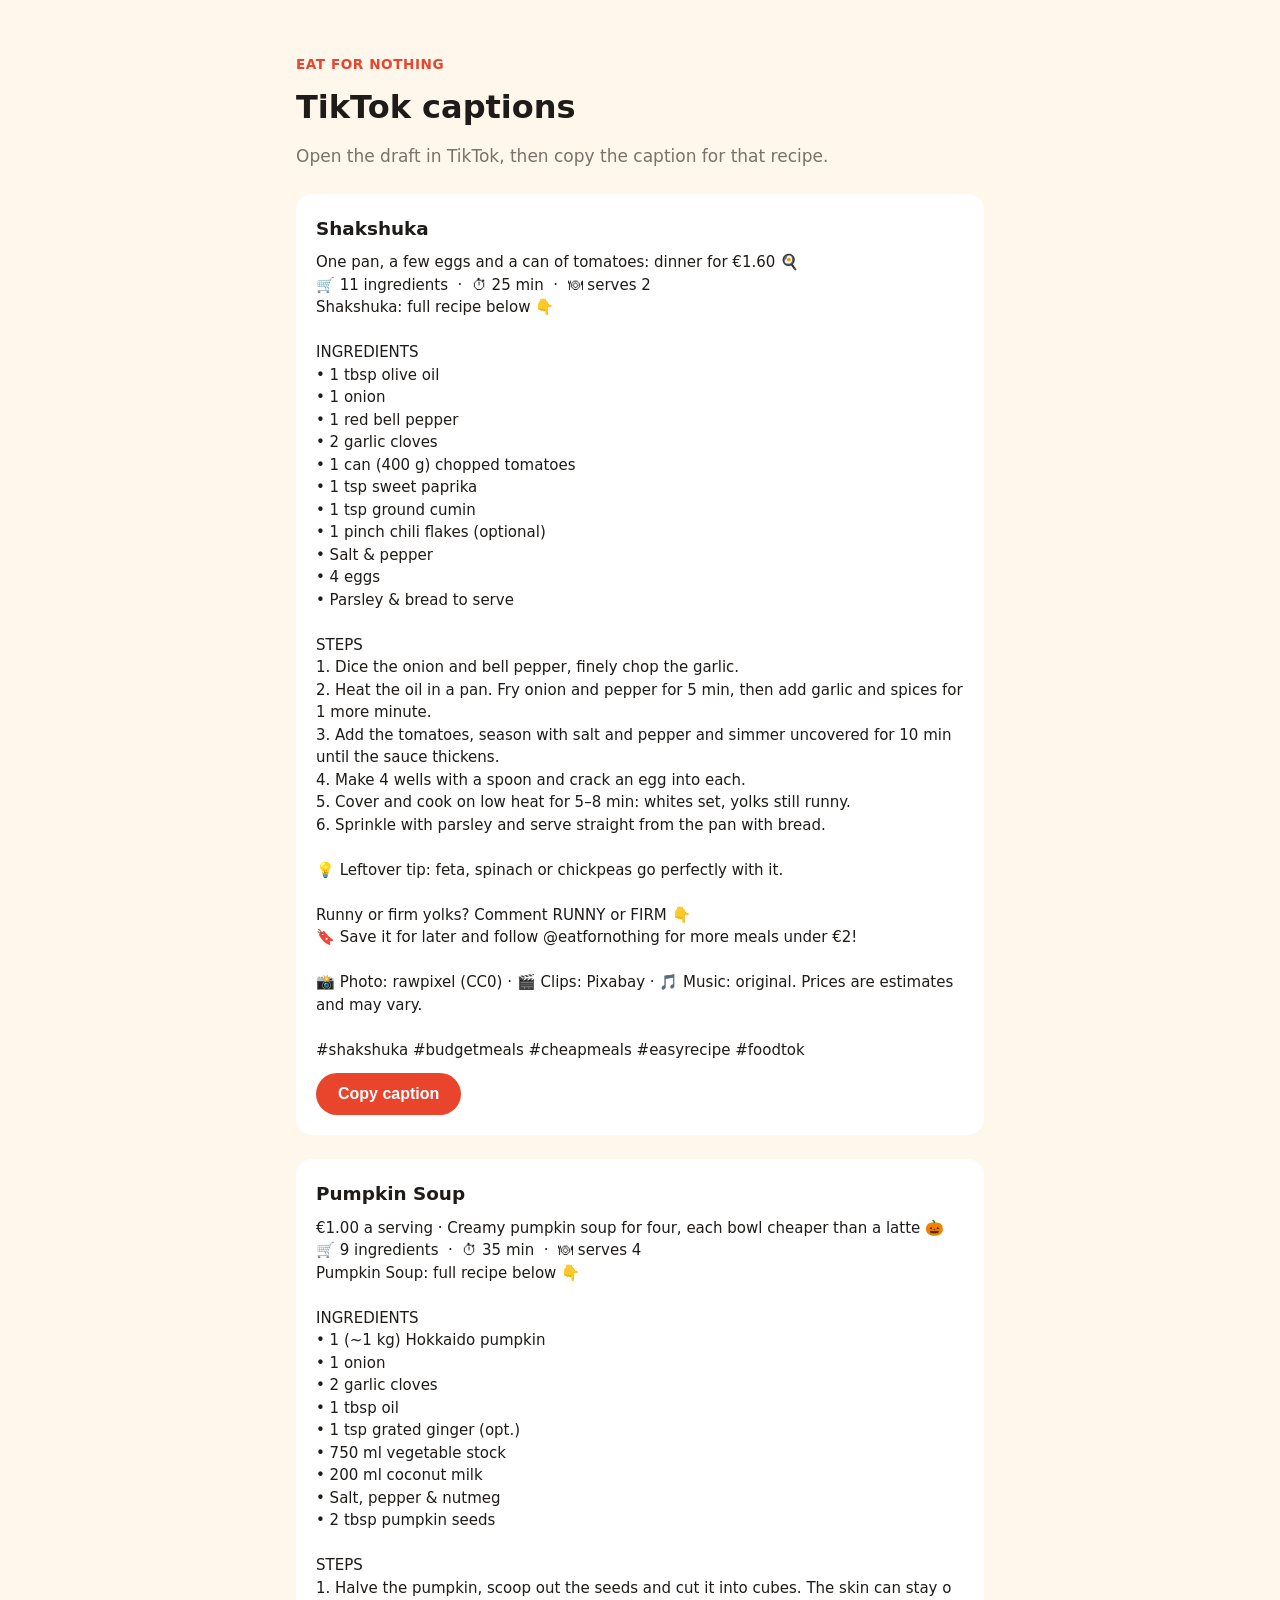
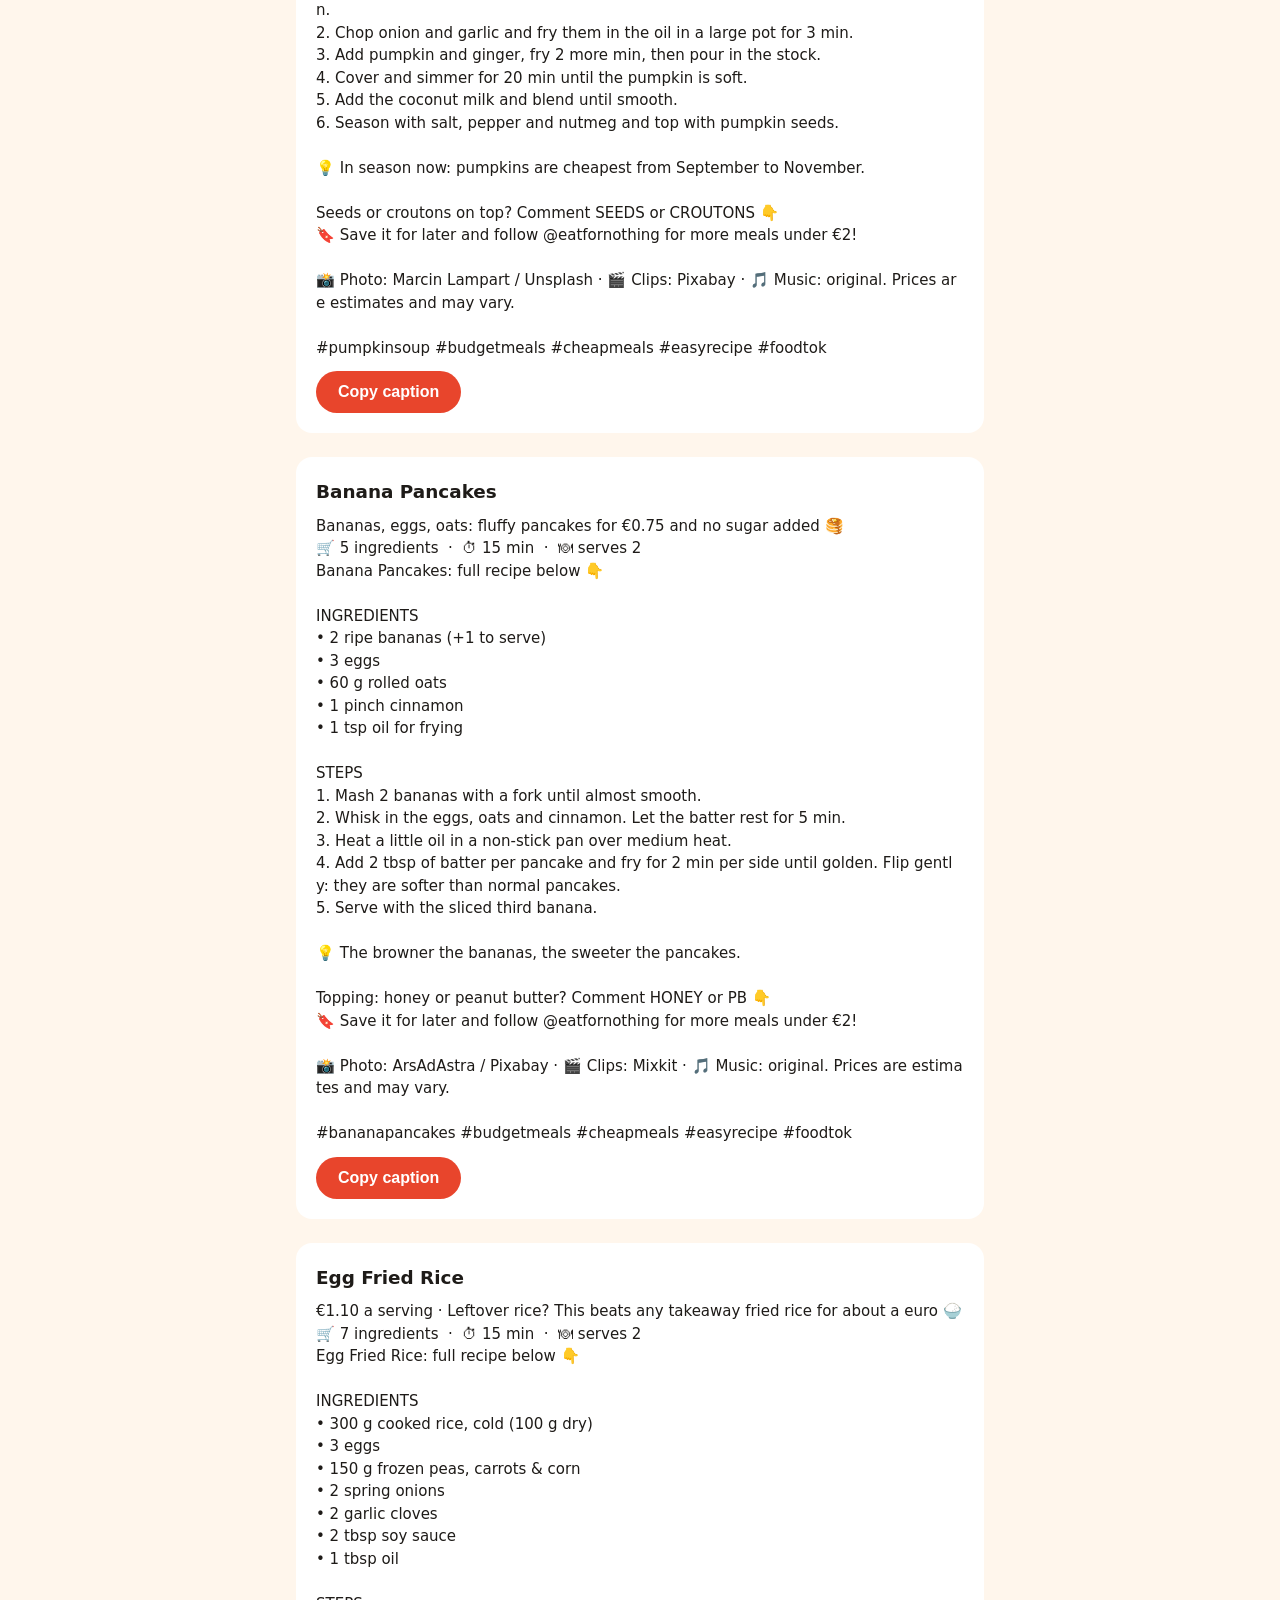
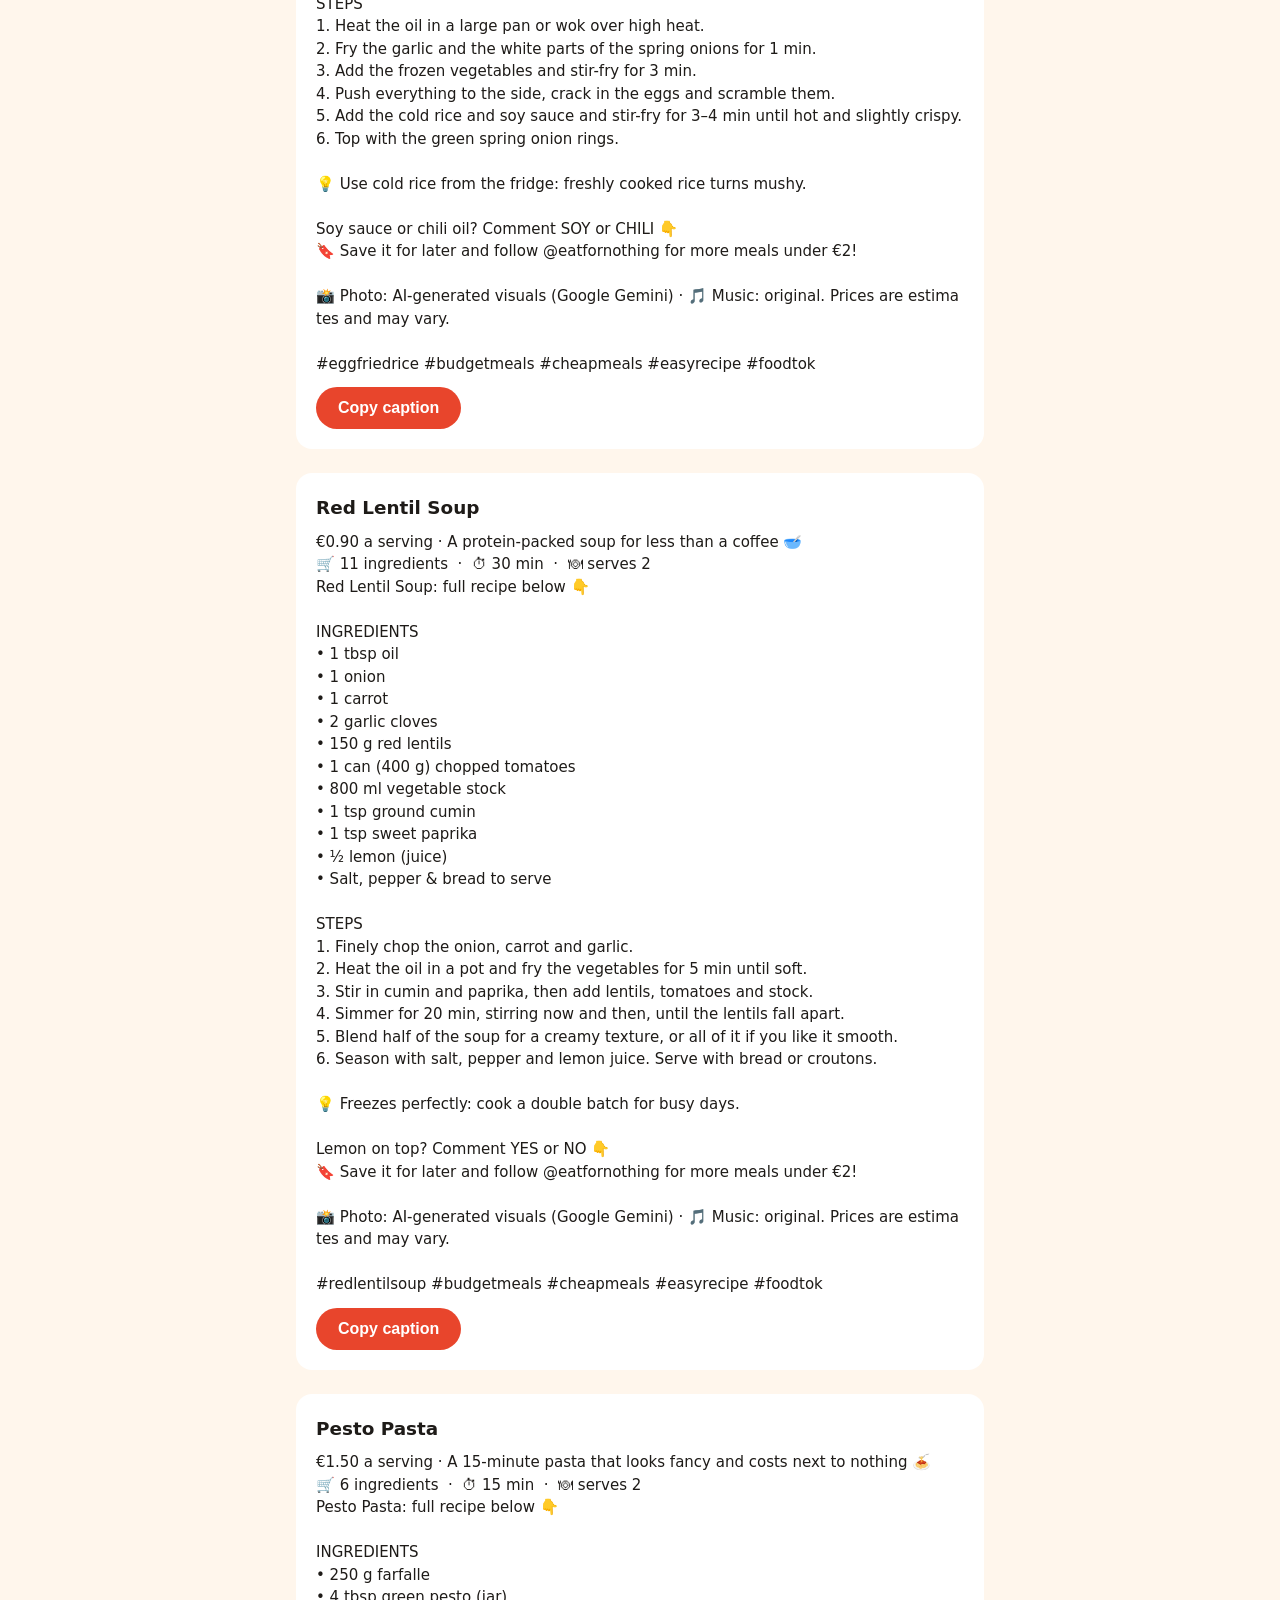
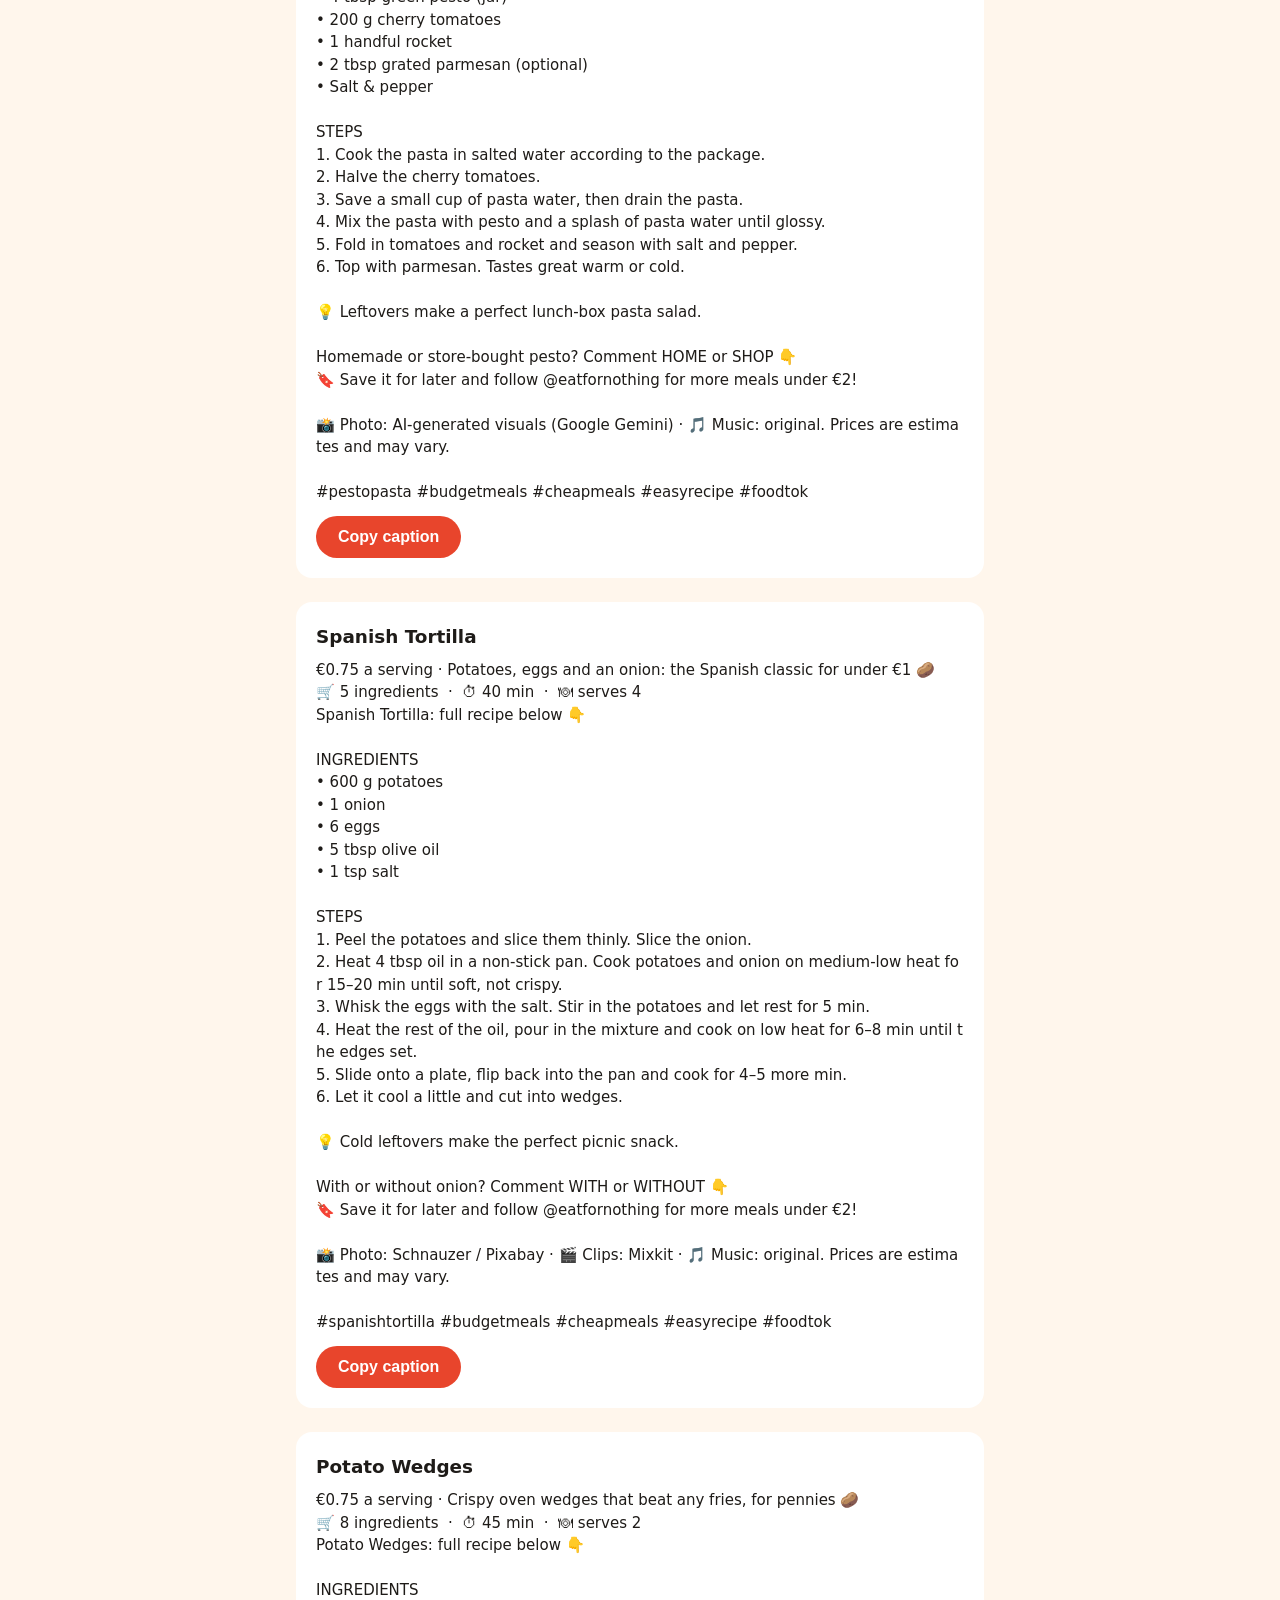
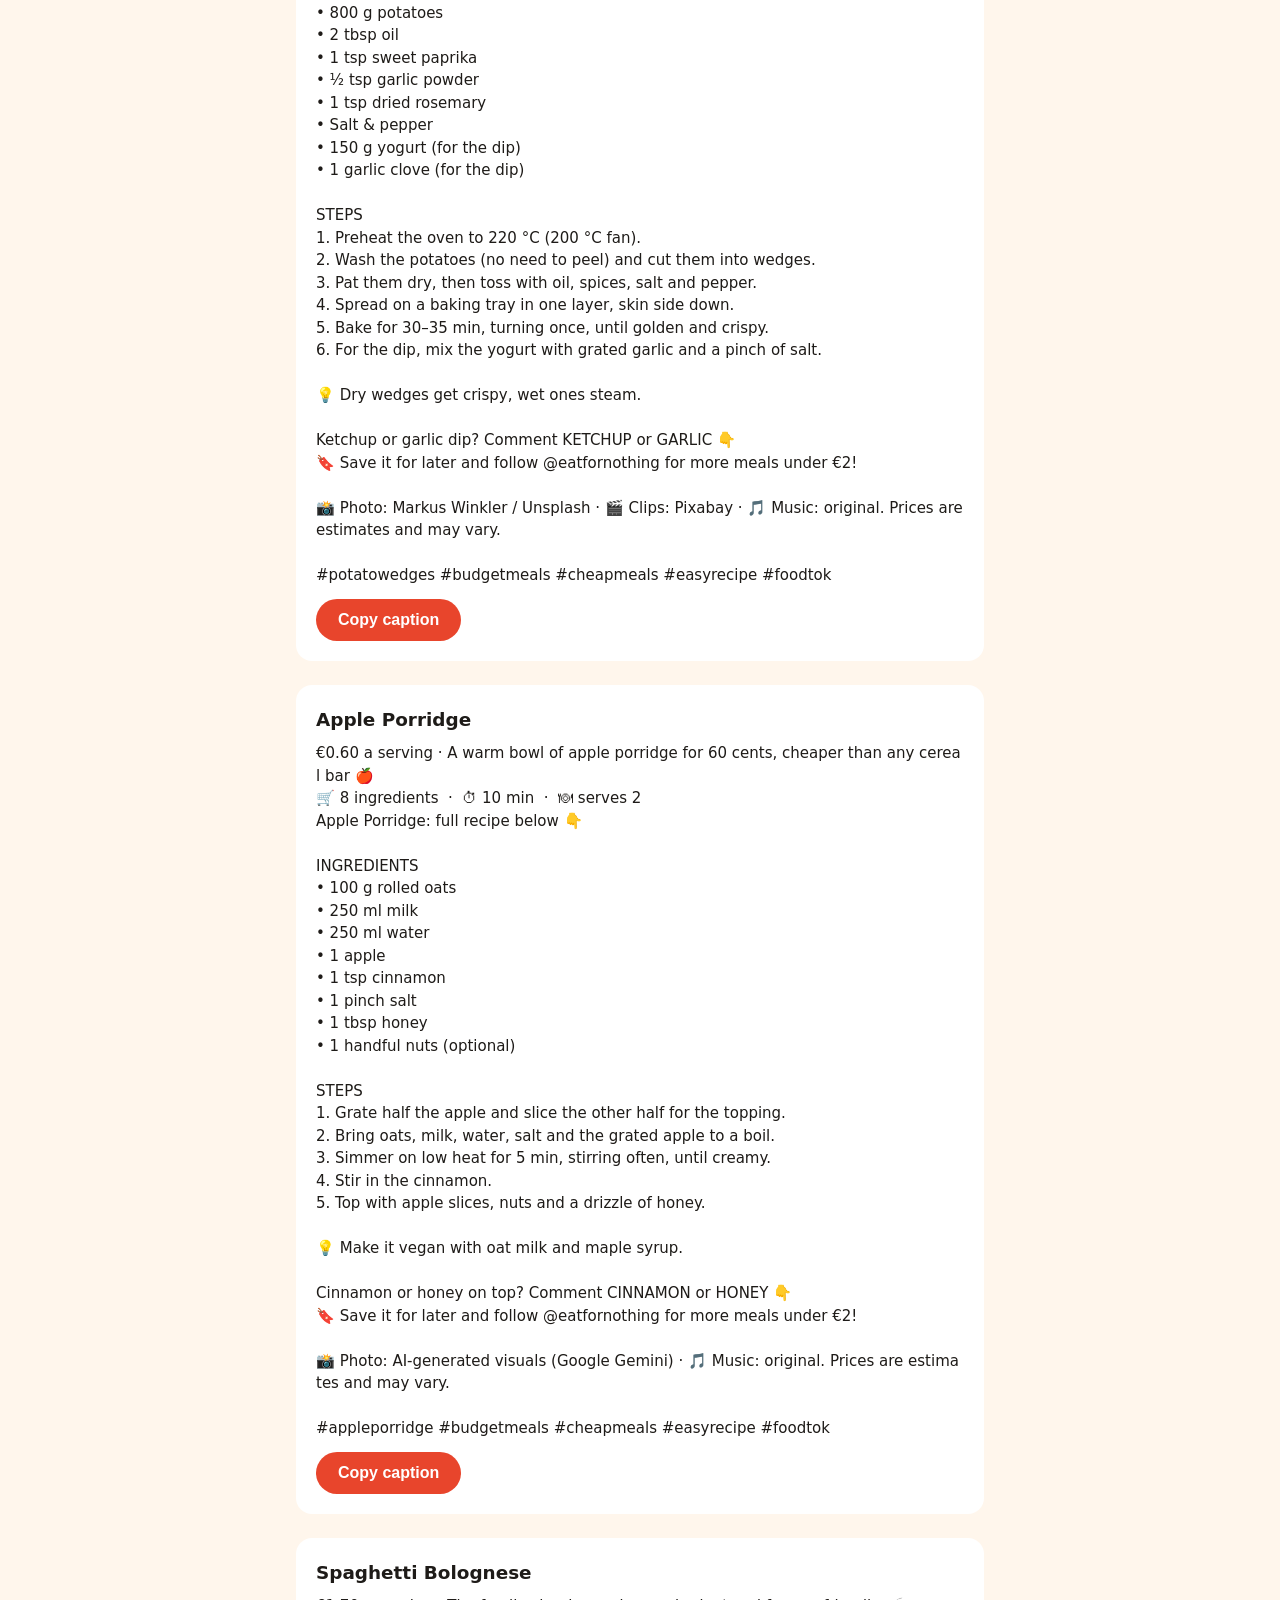
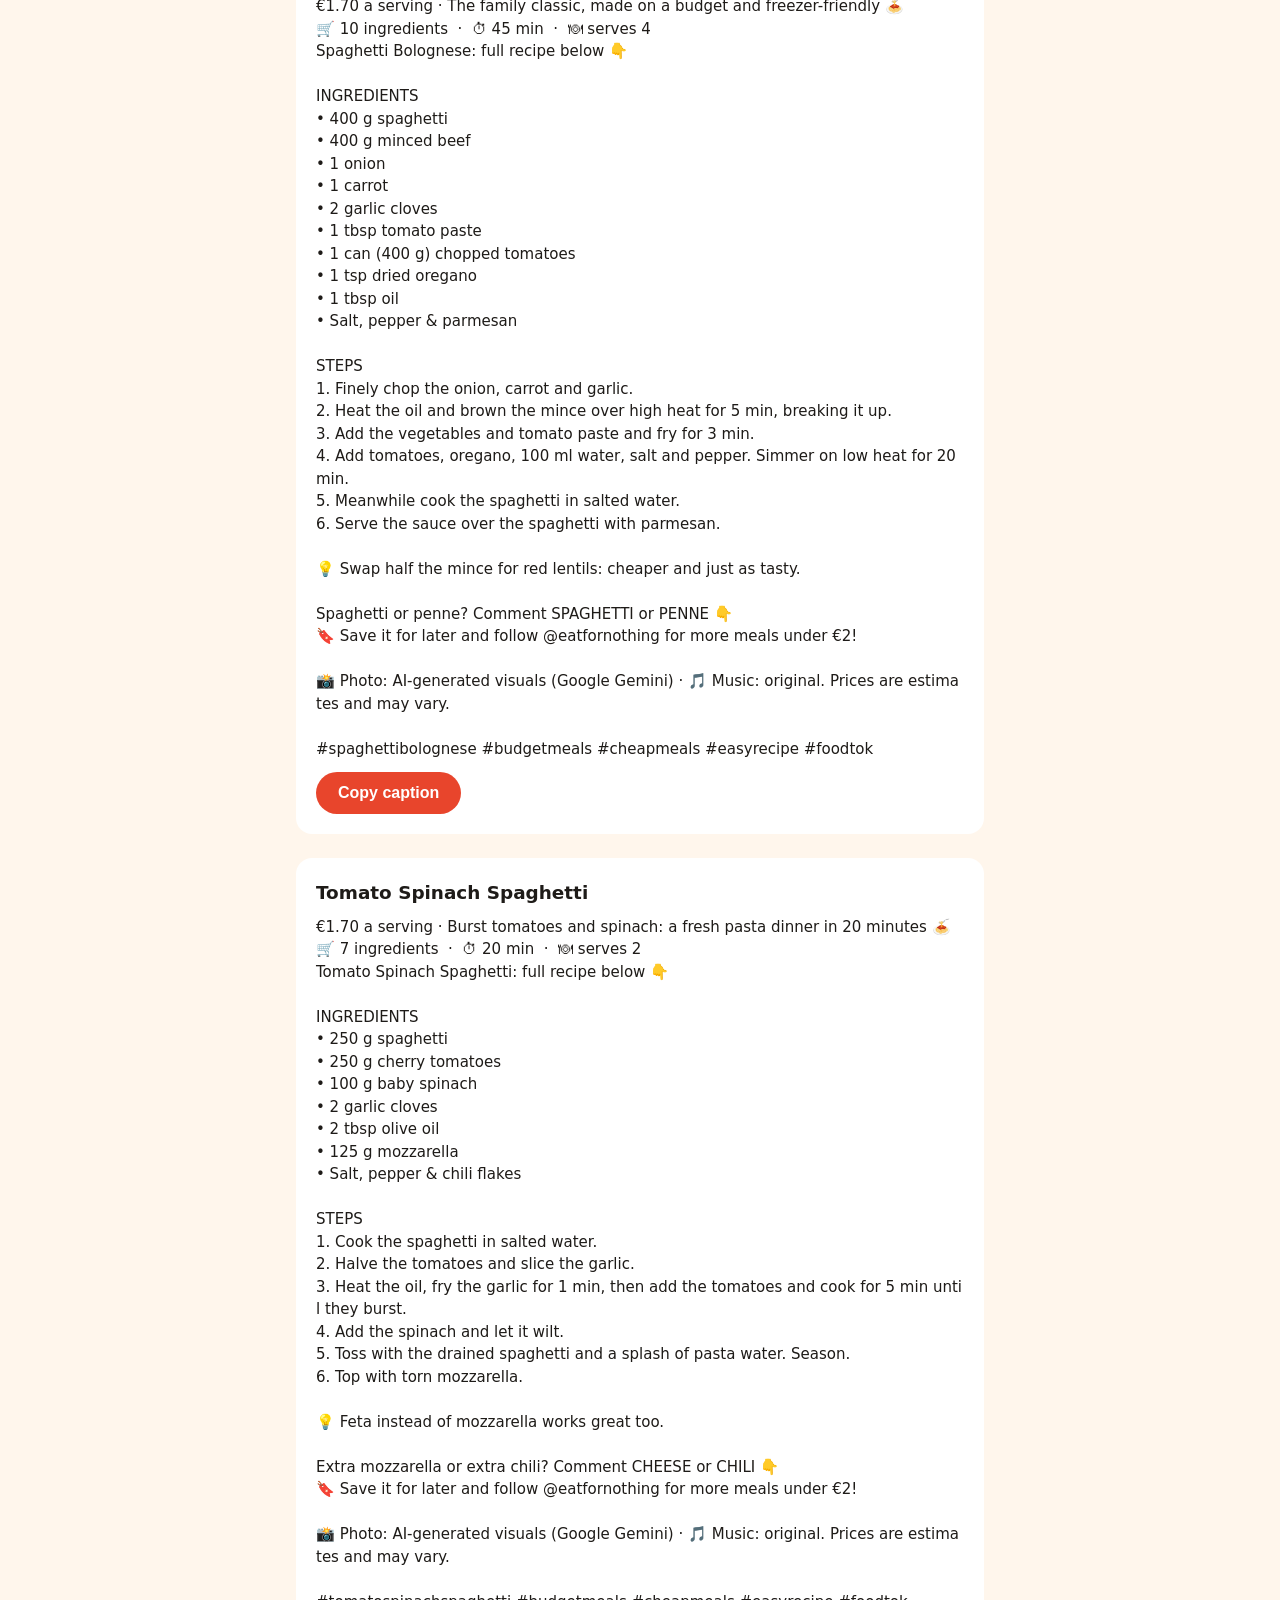
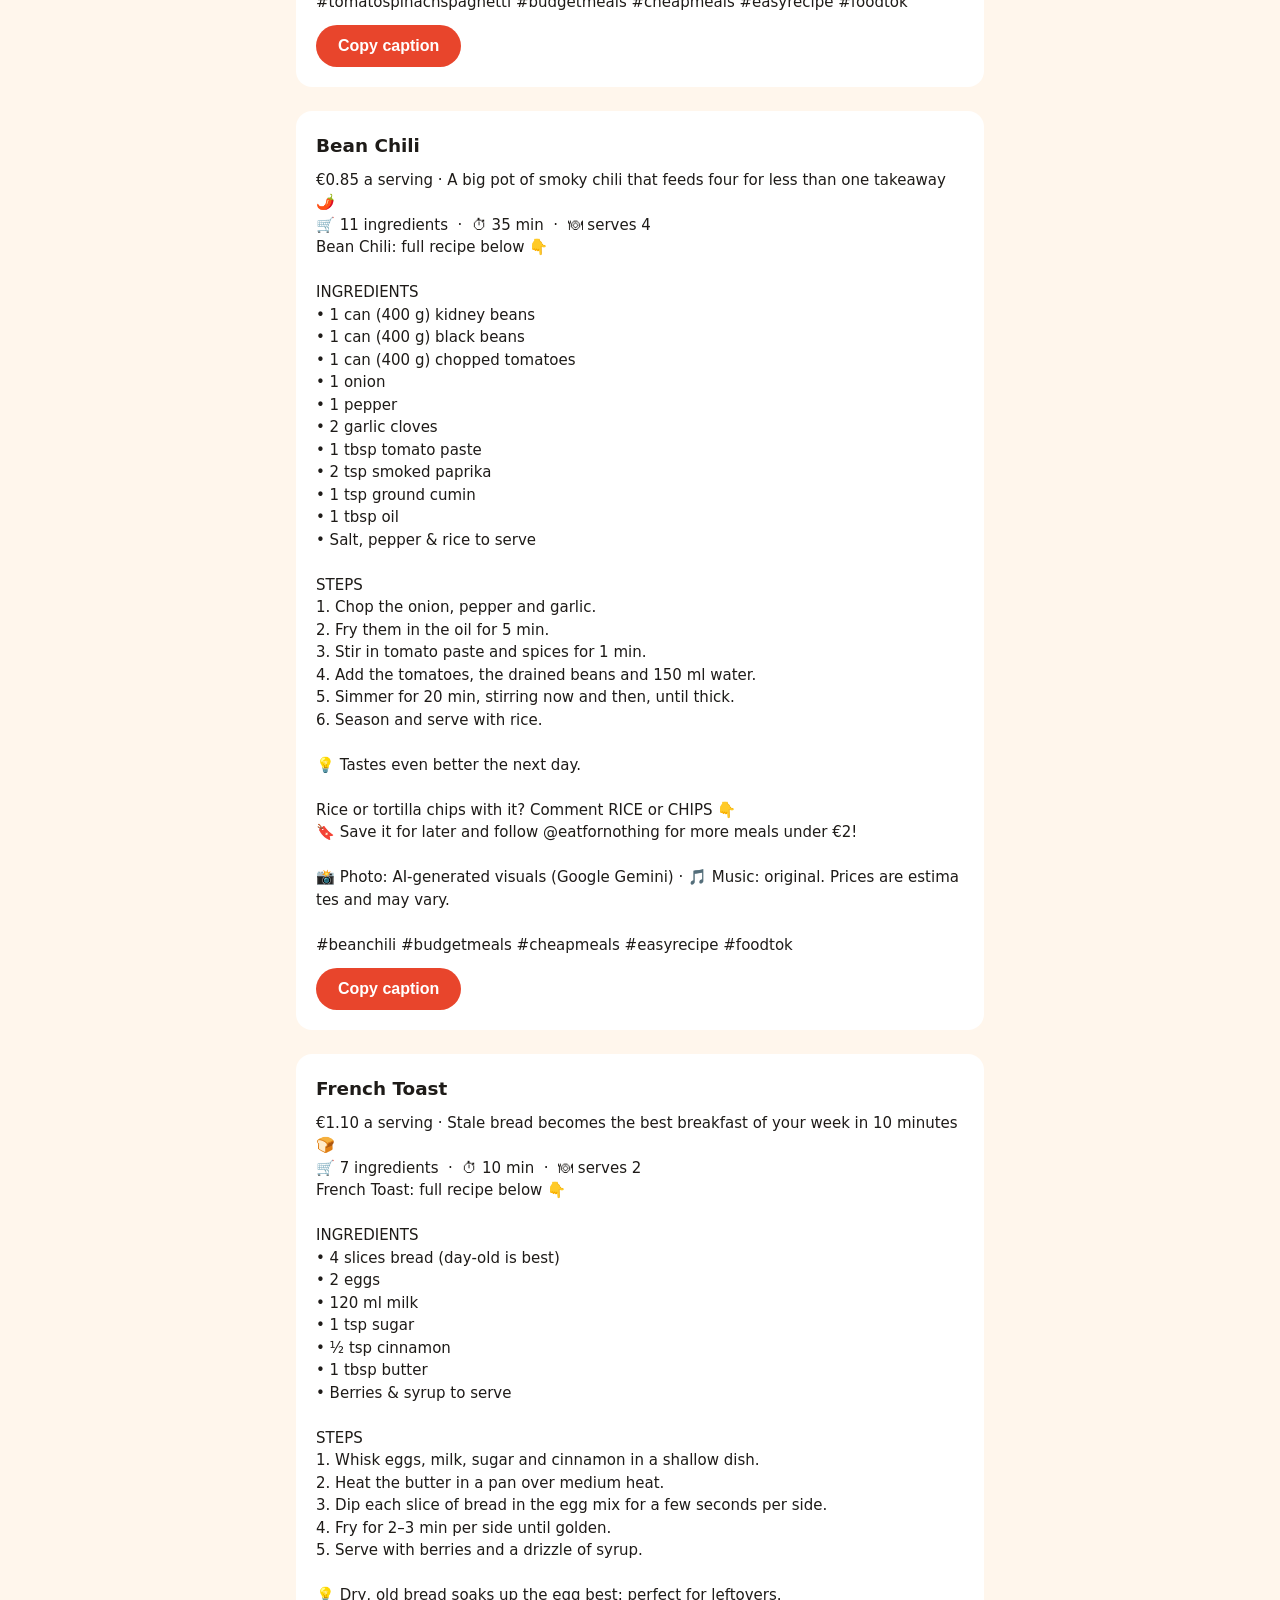
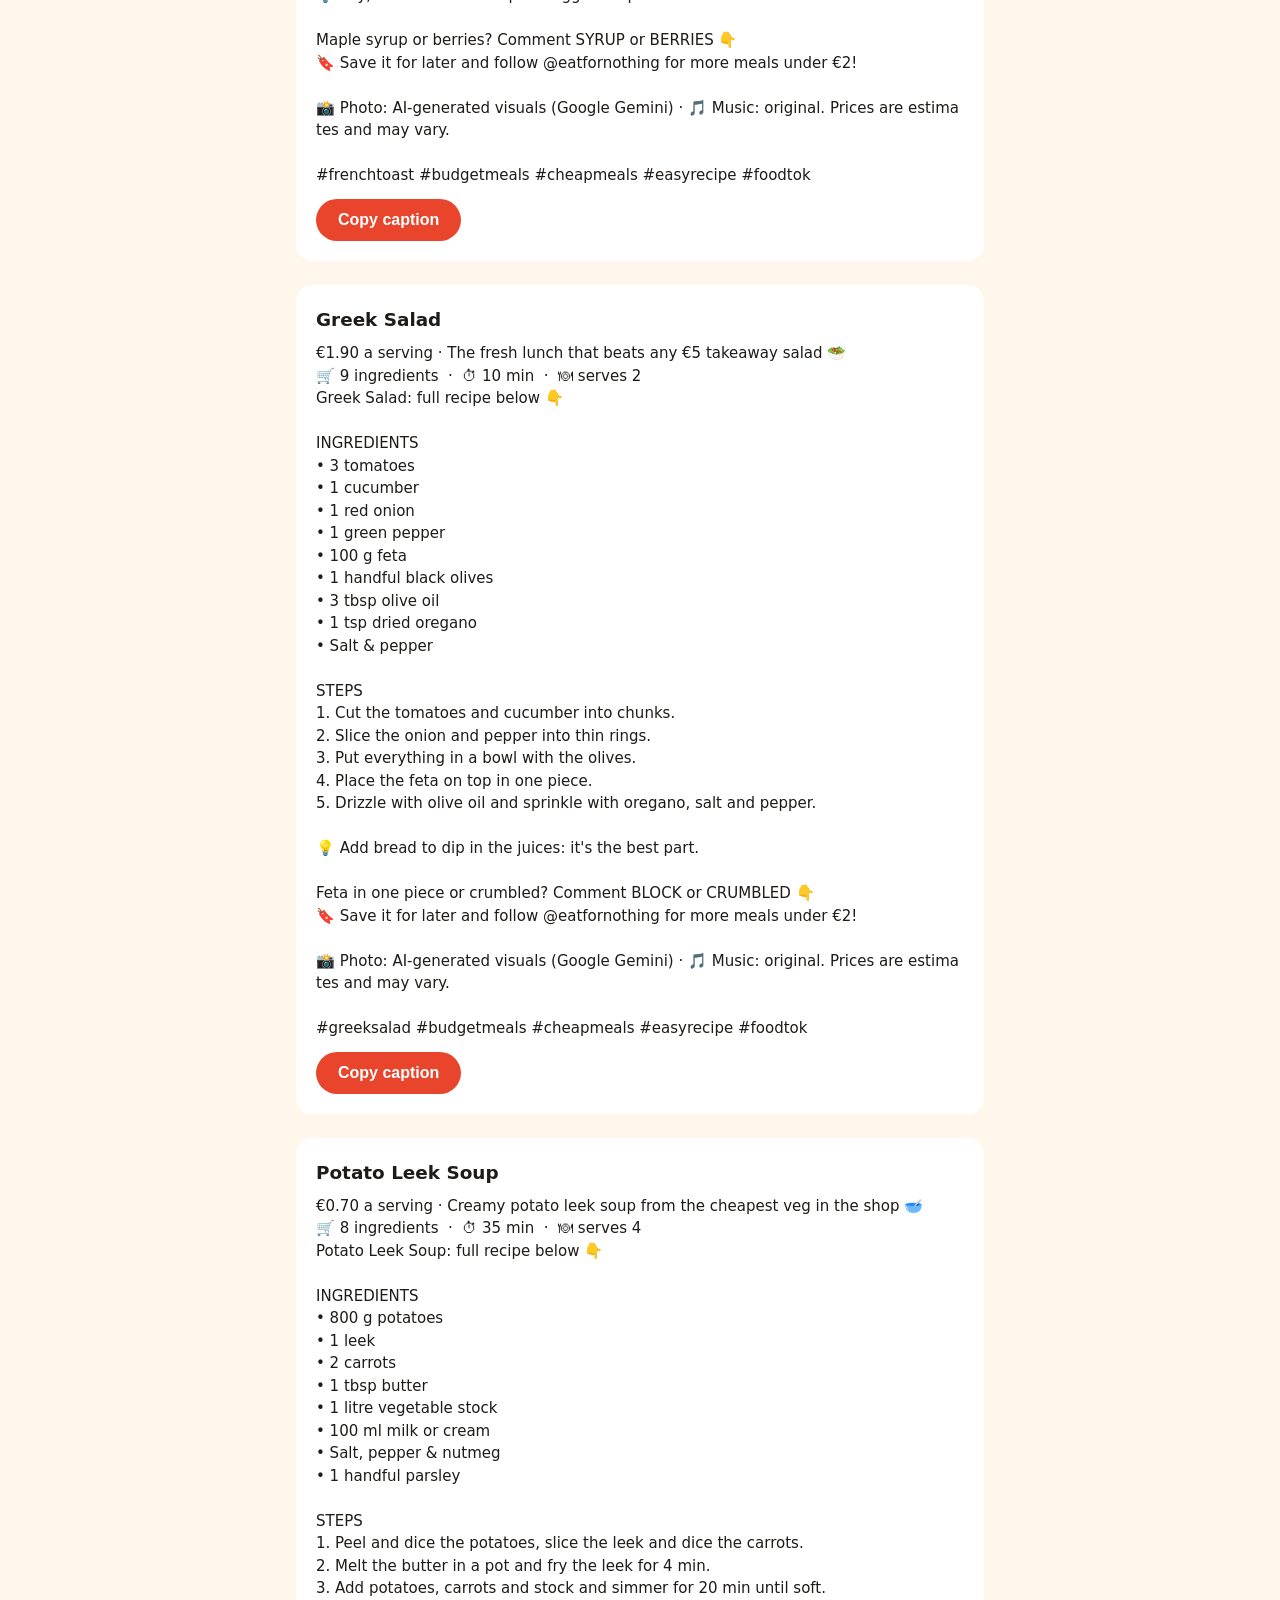
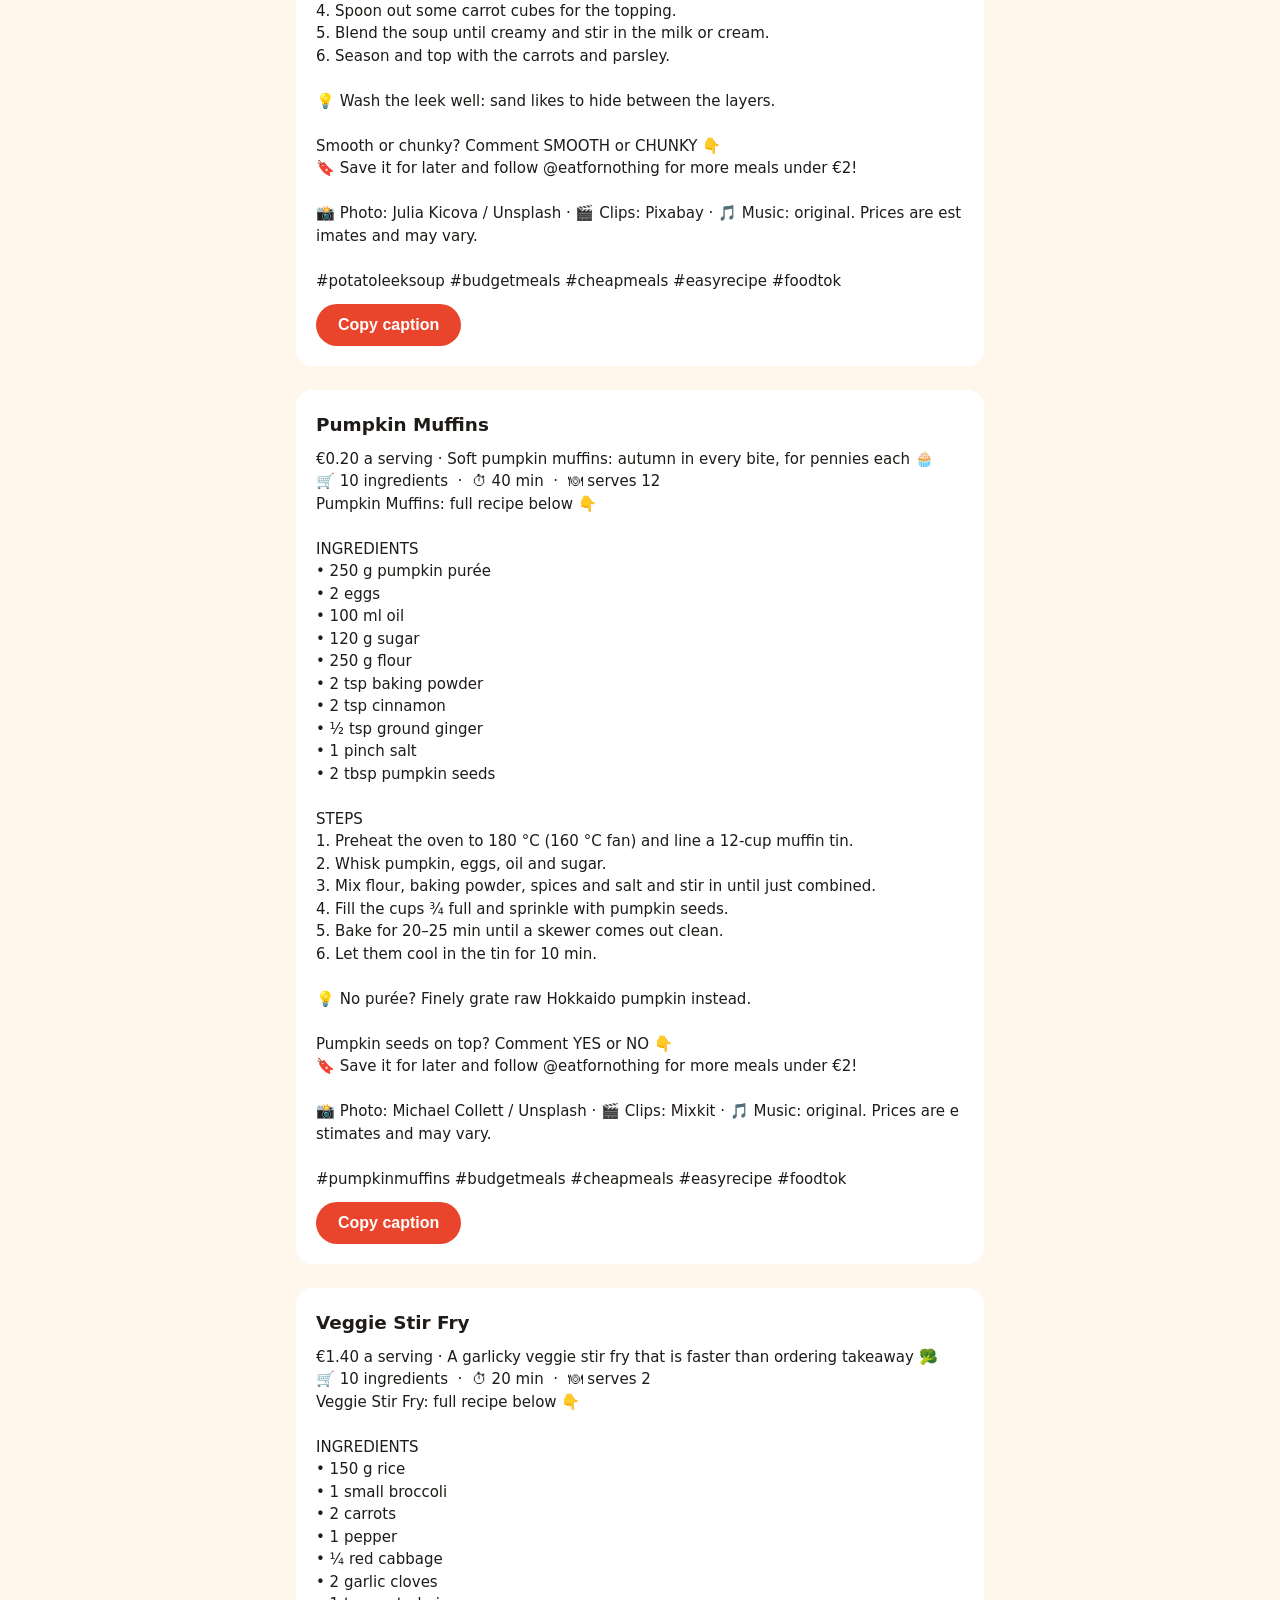
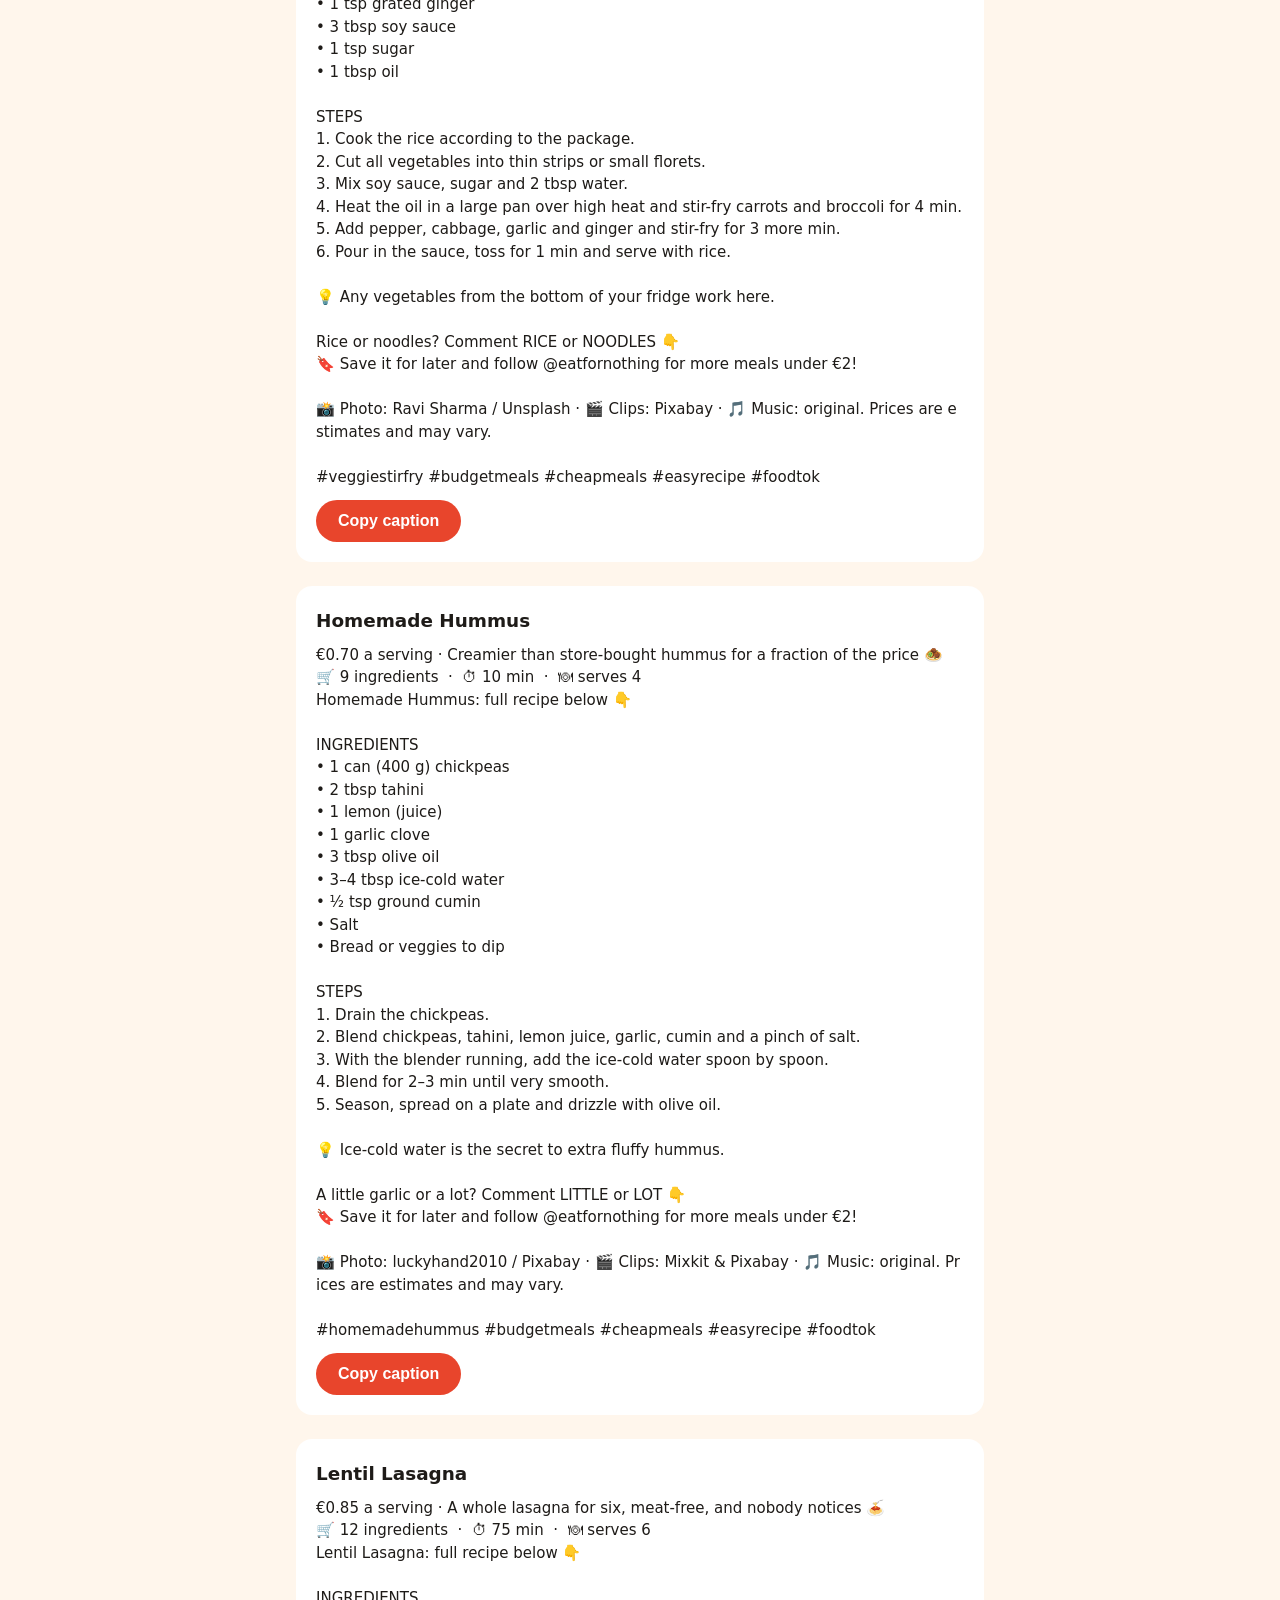
==== commit 5b113080: "Greek Salad im neuen Look Co-Authored-By: Claude Opus 5.5 <noreply@anthropic.com> Claude-Session: ht" ====
--- a/captions.html
+++ b/captions.html
@@ -409,7 +409,7 @@
 Feta in one piece or crumbled? Comment BLOCK or CRUMBLED 👇
 🔖 Save it for later and follow @eatfornothing for more meals under €2!
 
-📸 Photo: TheAndrasBarta / Pixabay · 🎬 Clips: Mixkit &amp; Pixabay · 🎵 Music: original. Prices are estimates and may vary.
+📸 Photo: AI-generated visuals (Google Gemini) · 🎵 Music: original. Prices are estimates and may vary.
 
 #greeksalad #budgetmeals #cheapmeals #easyrecipe #foodtok</pre><button type="button" data-copy="t-greek-salad">Copy caption</button></section><section class="card" id="potato-leek-soup"><h2>Potato Leek Soup</h2><pre id="t-potato-leek-soup">€0.70 a serving · Creamy potato leek soup from the cheapest veg in the shop 🥣
 🛒 8 ingredients  ·  ⏱ 35 min  ·  🍽 serves 4
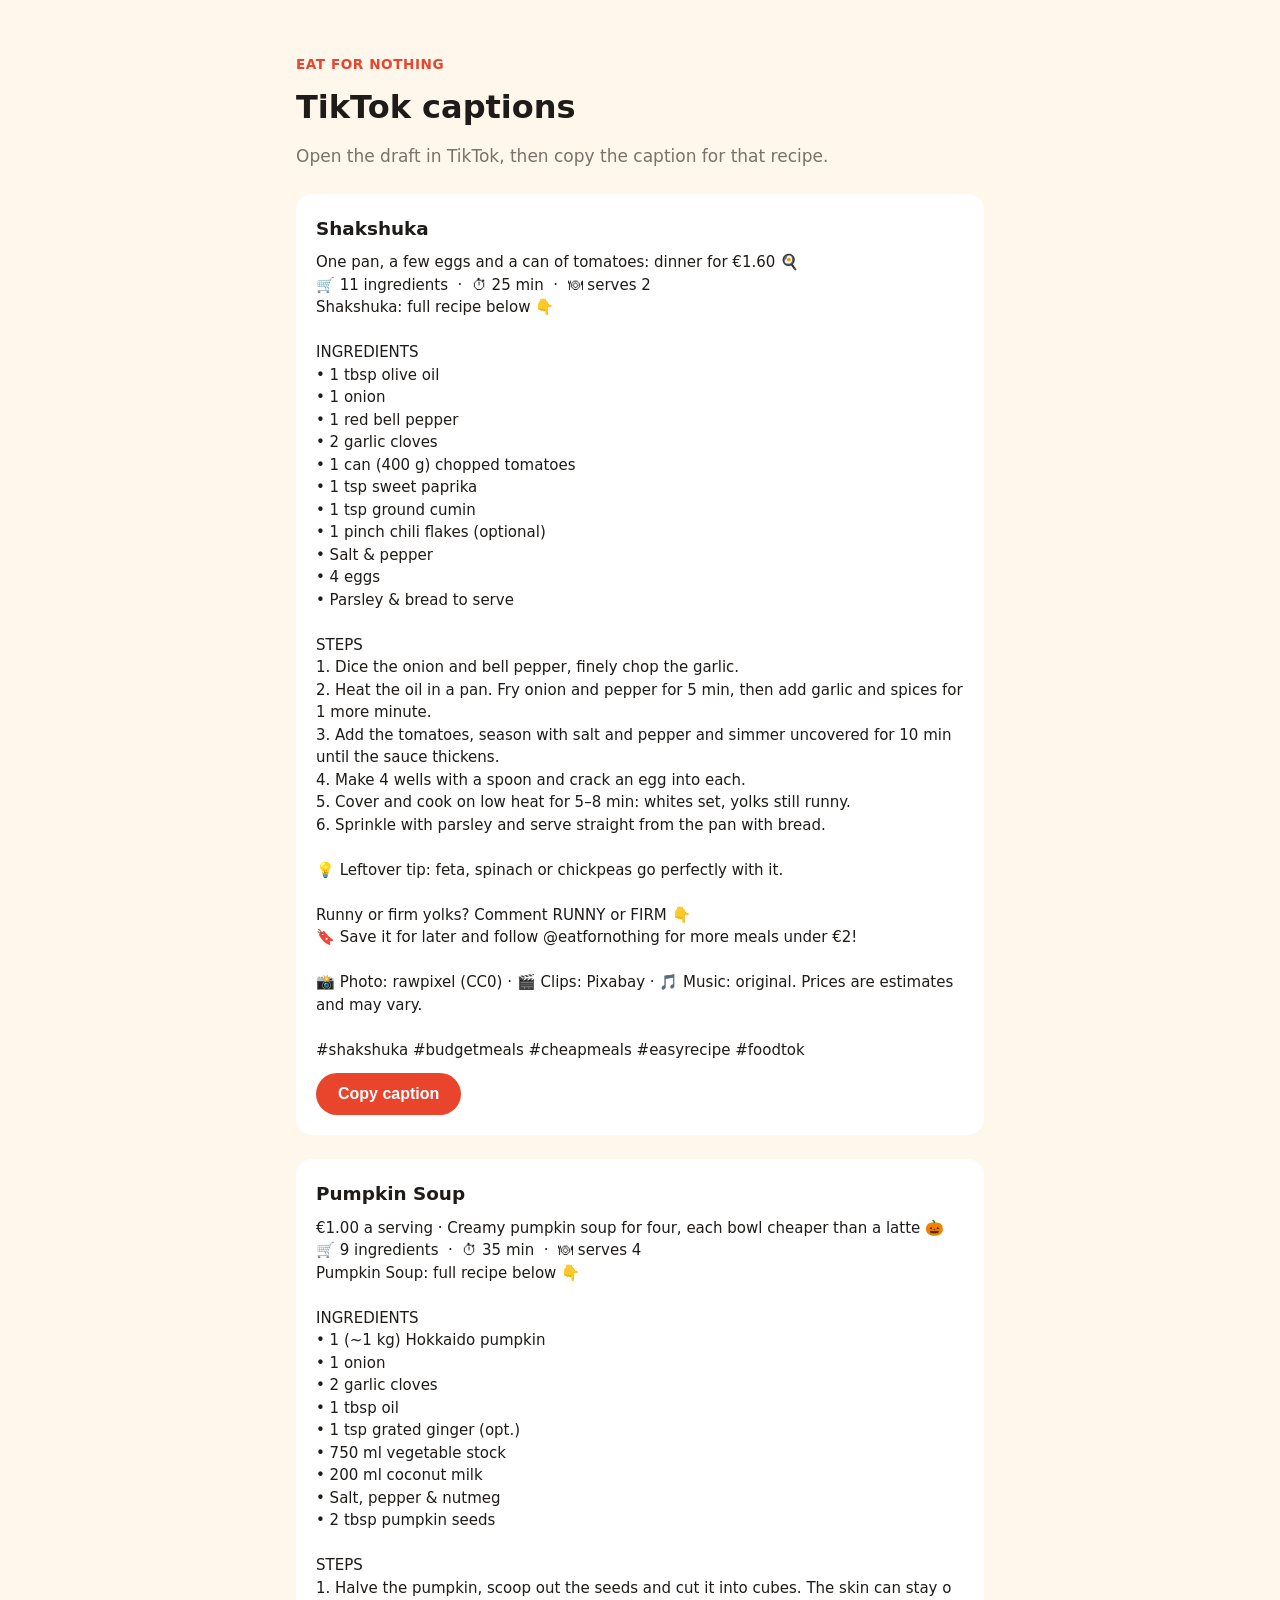
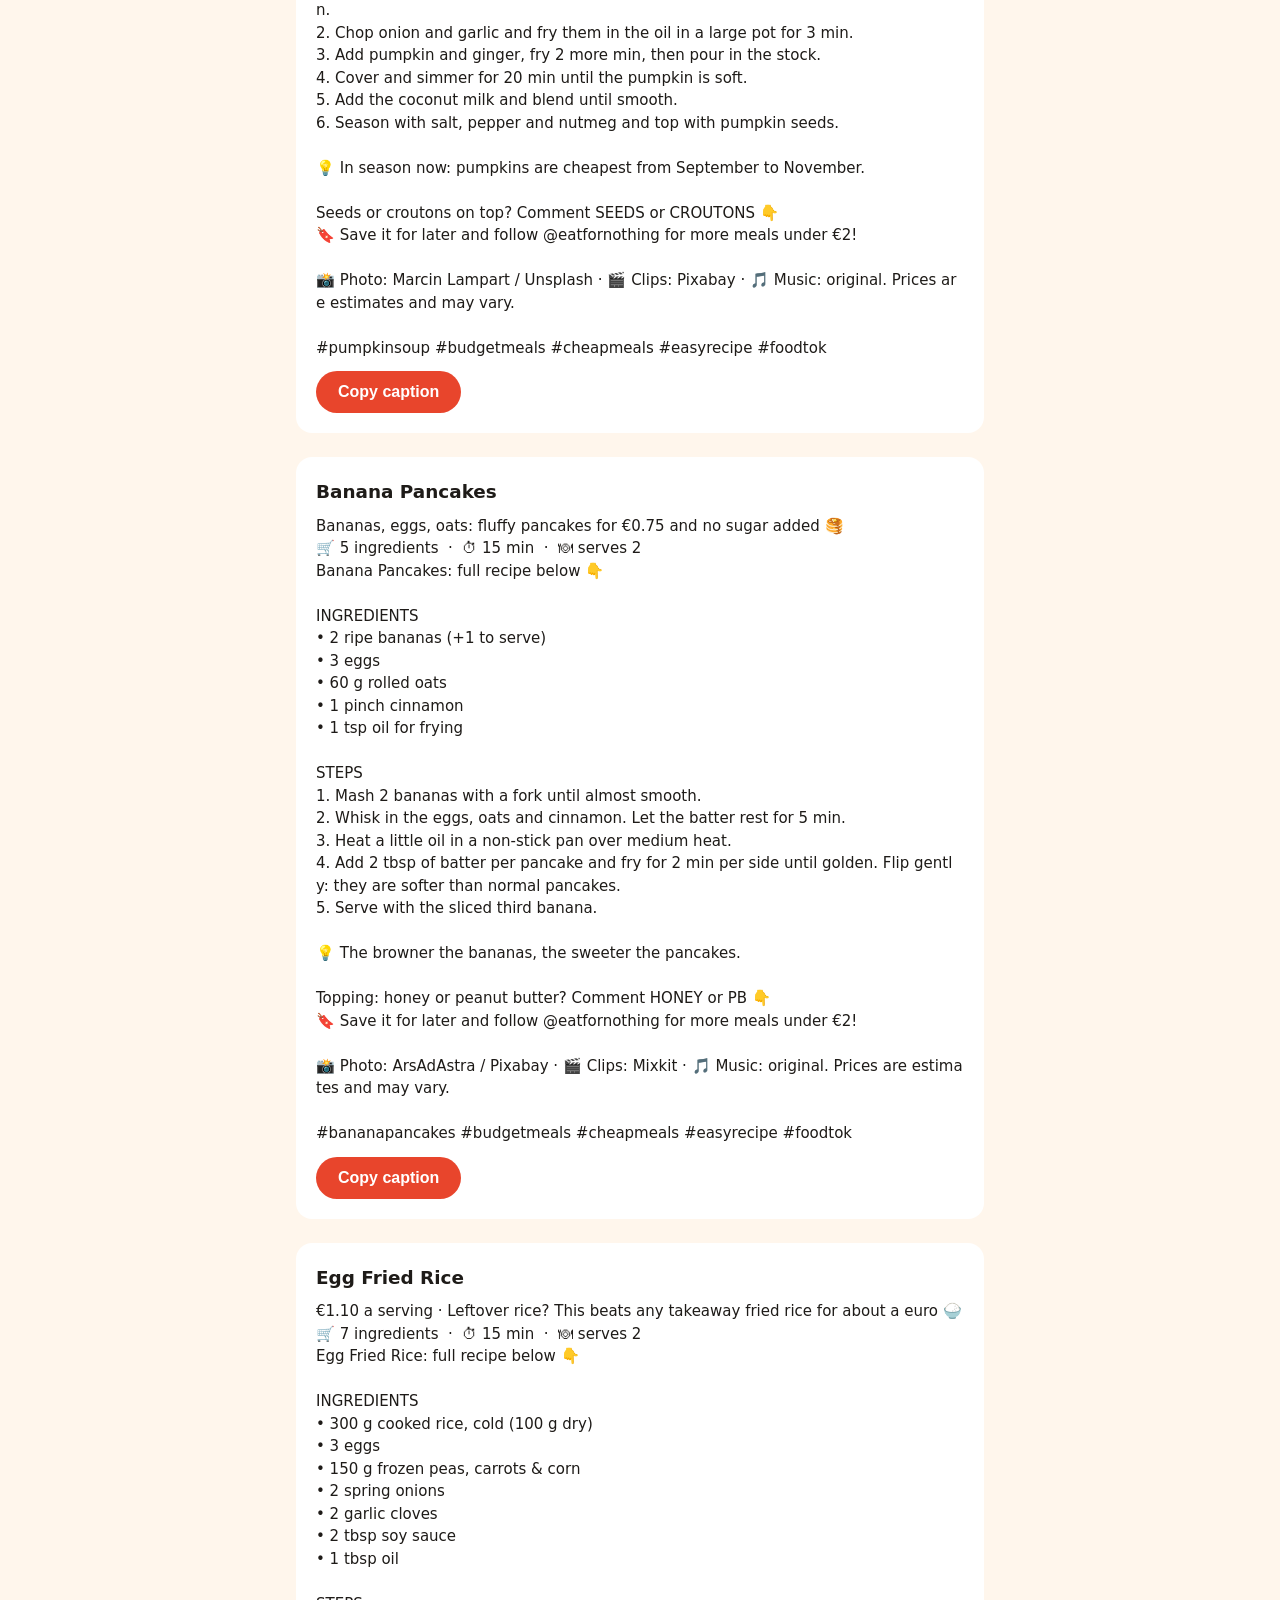
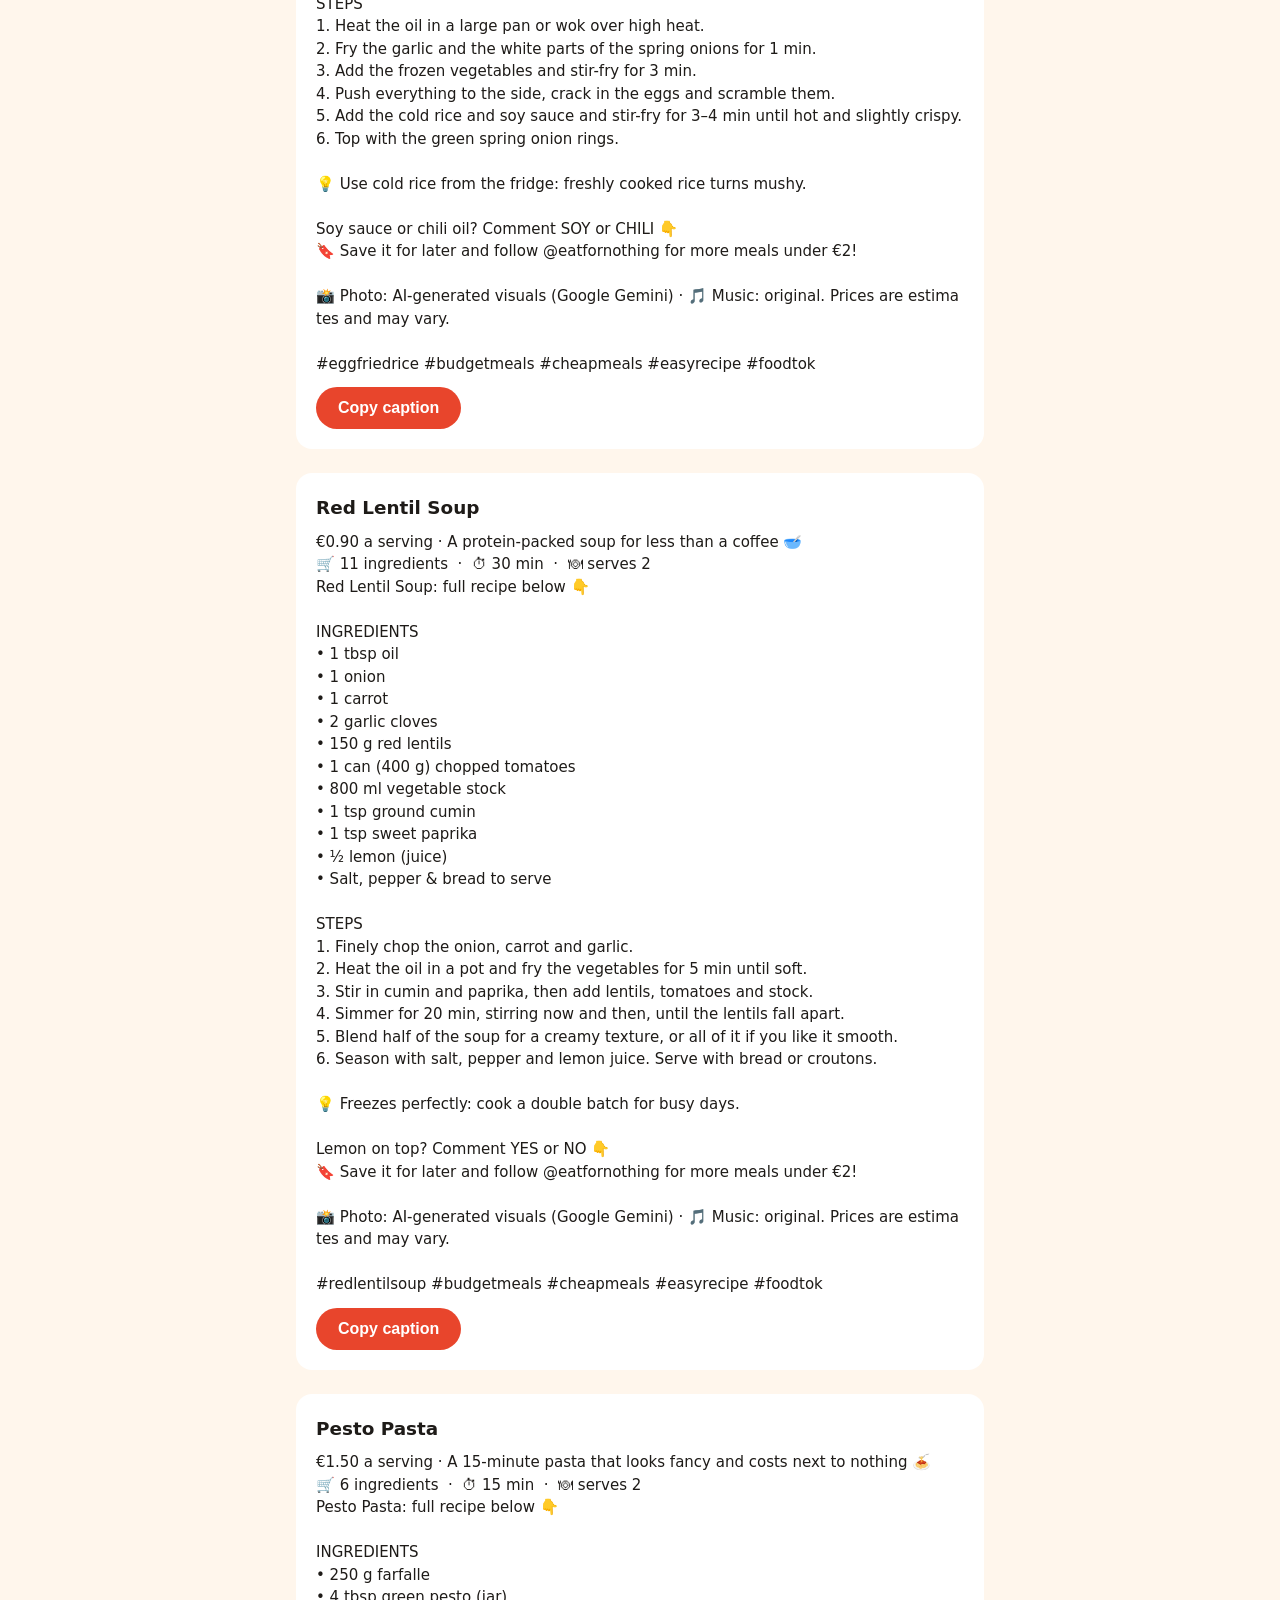
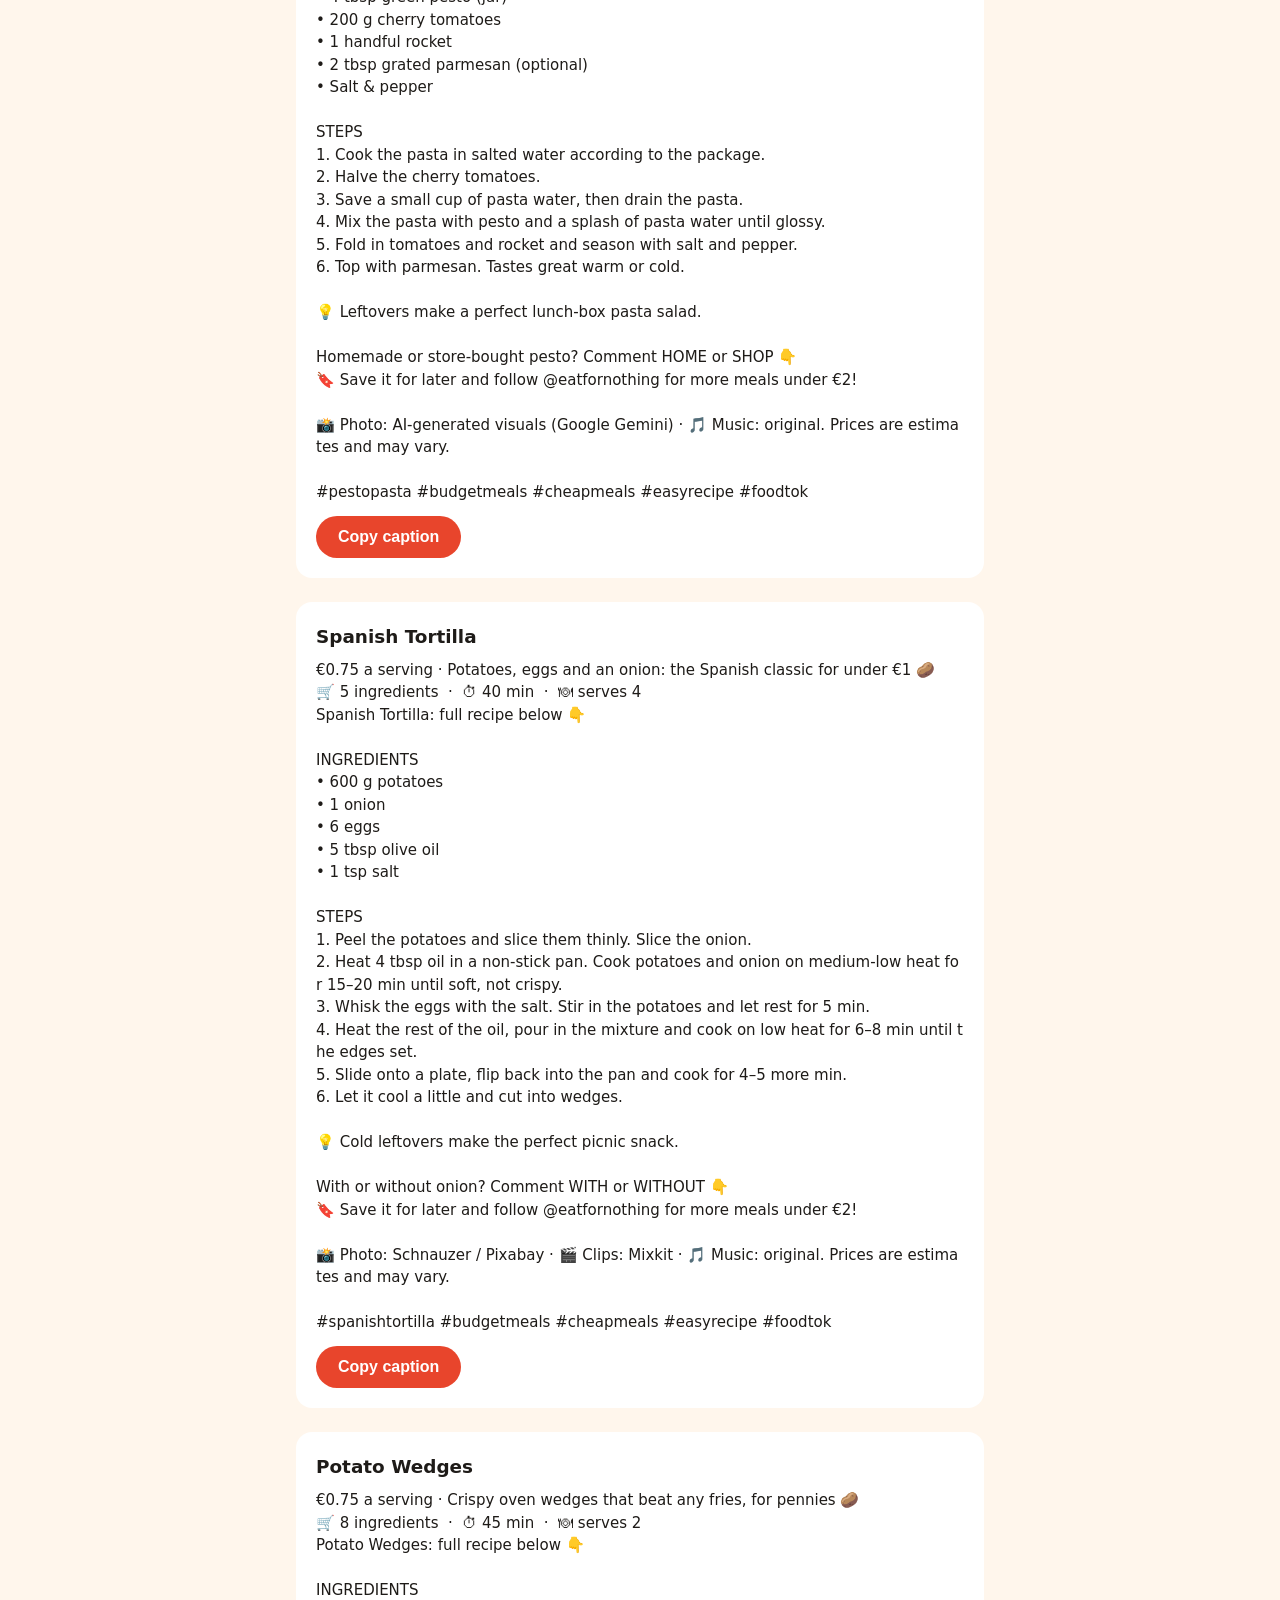
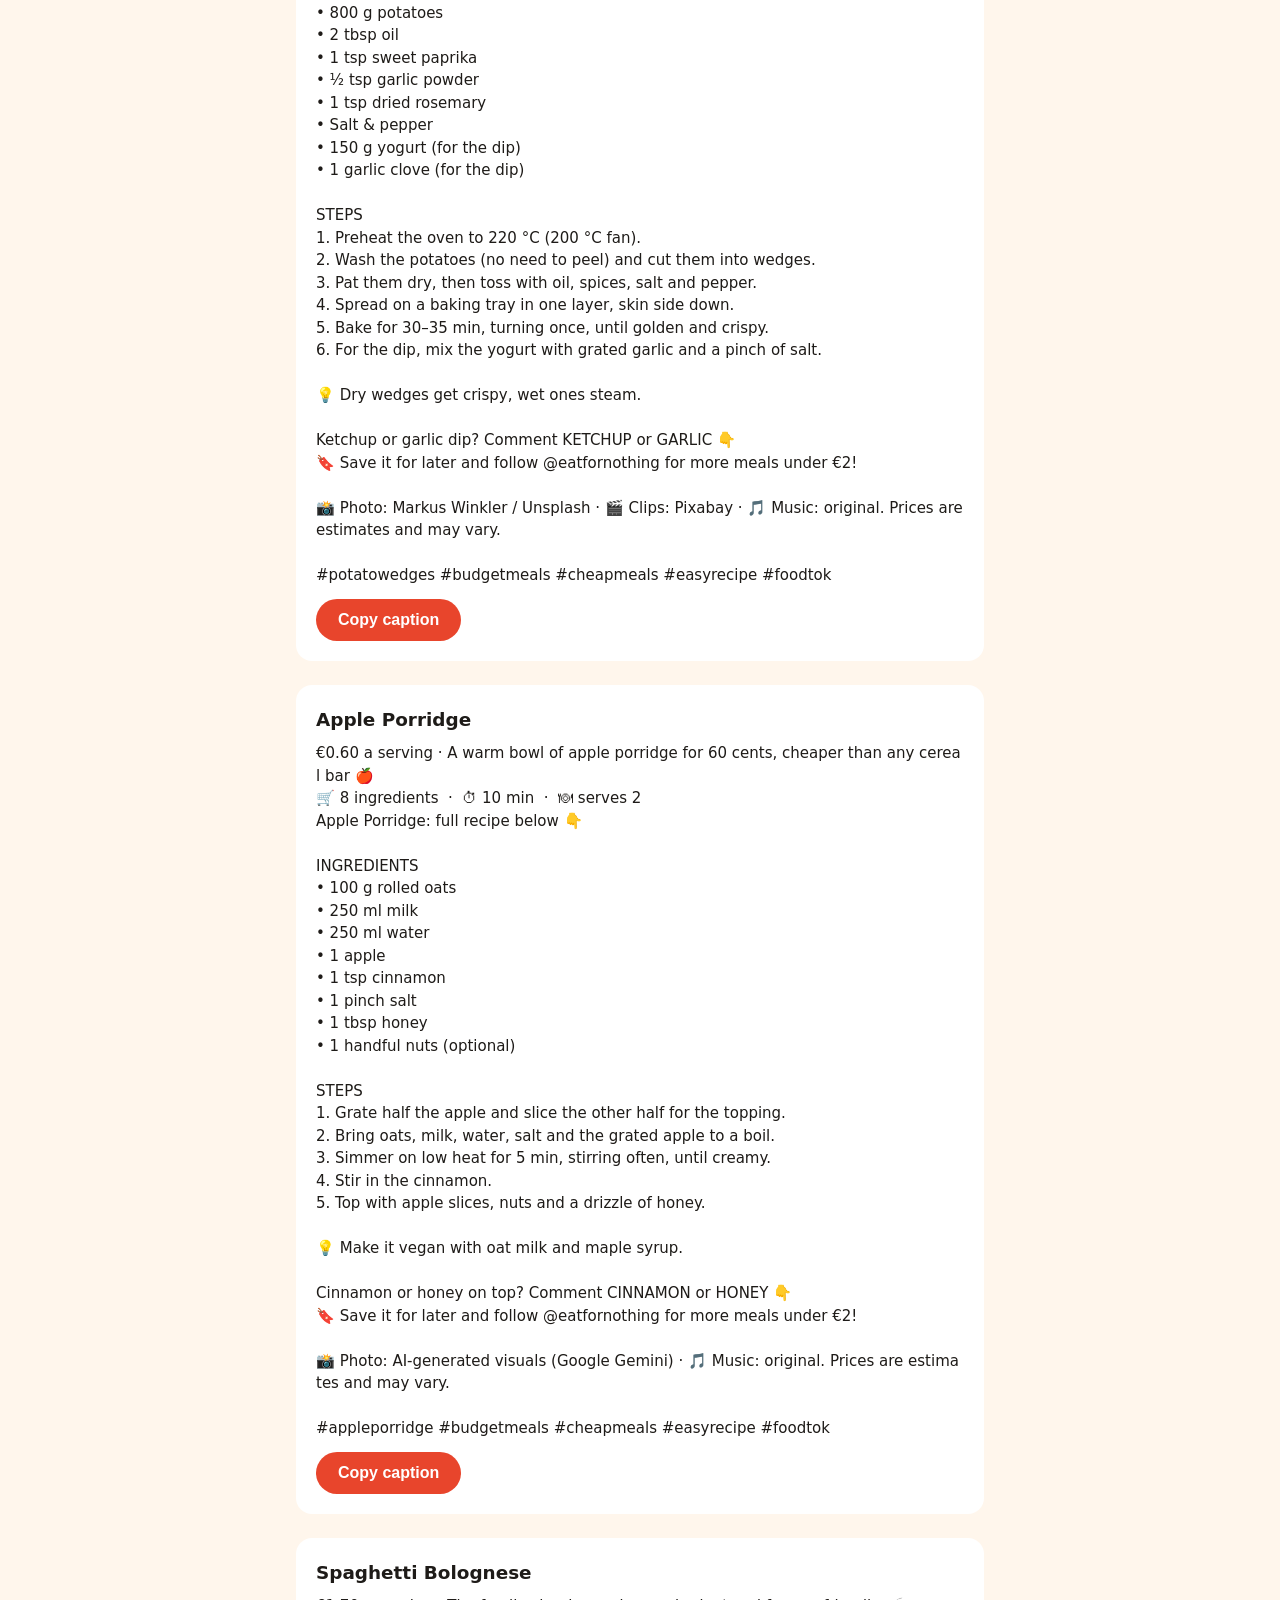
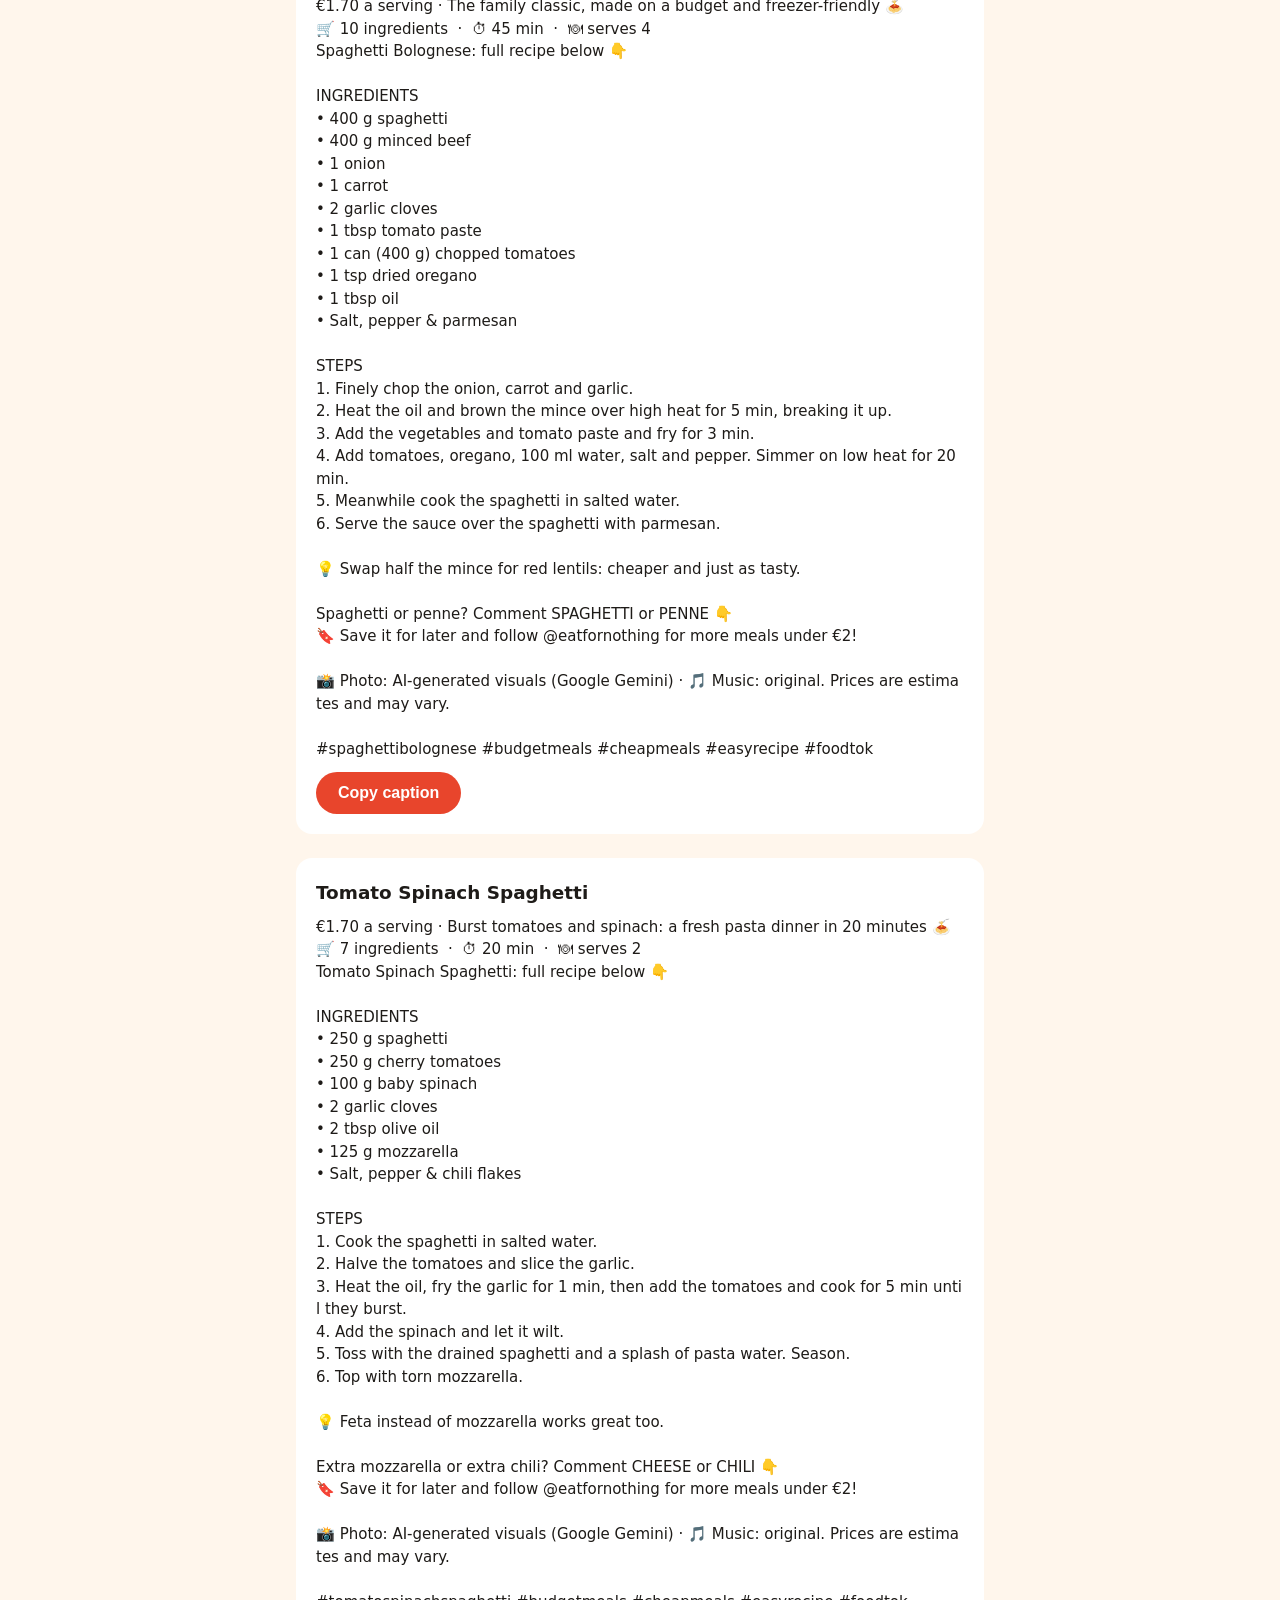
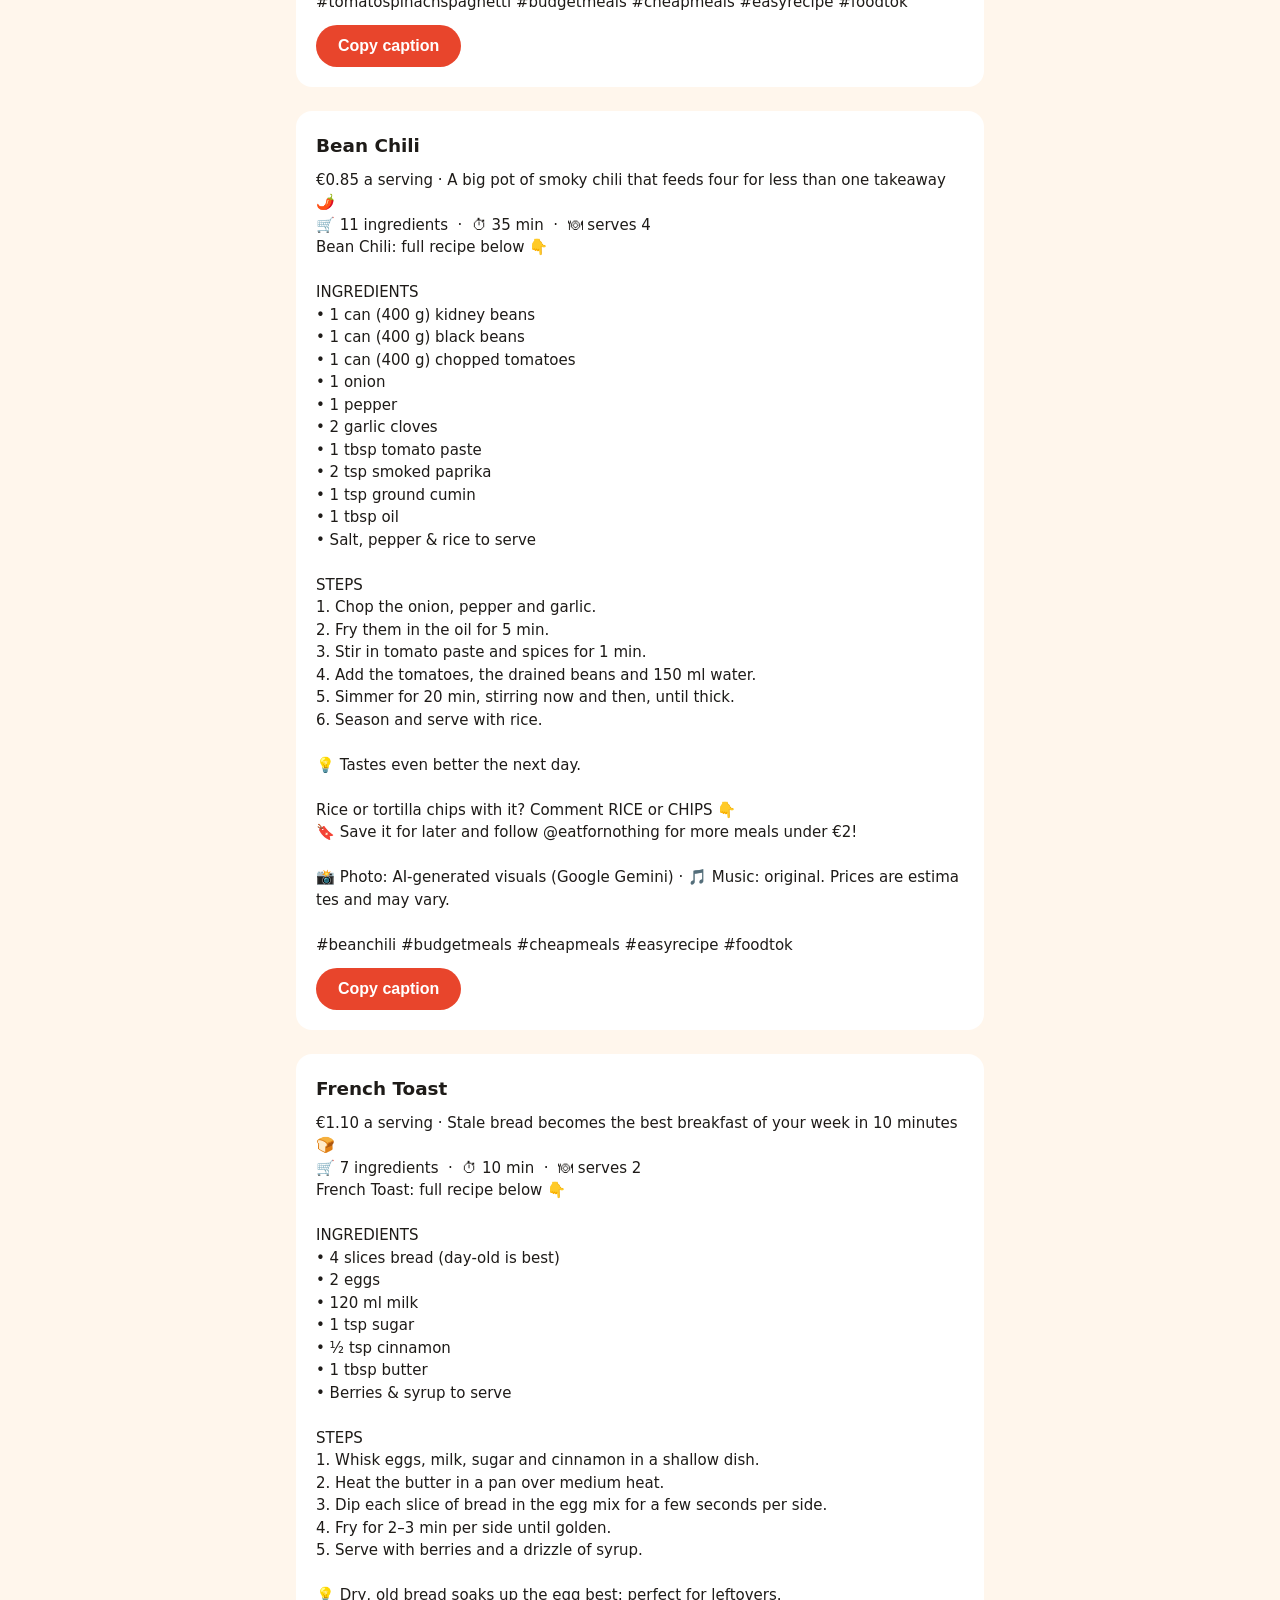
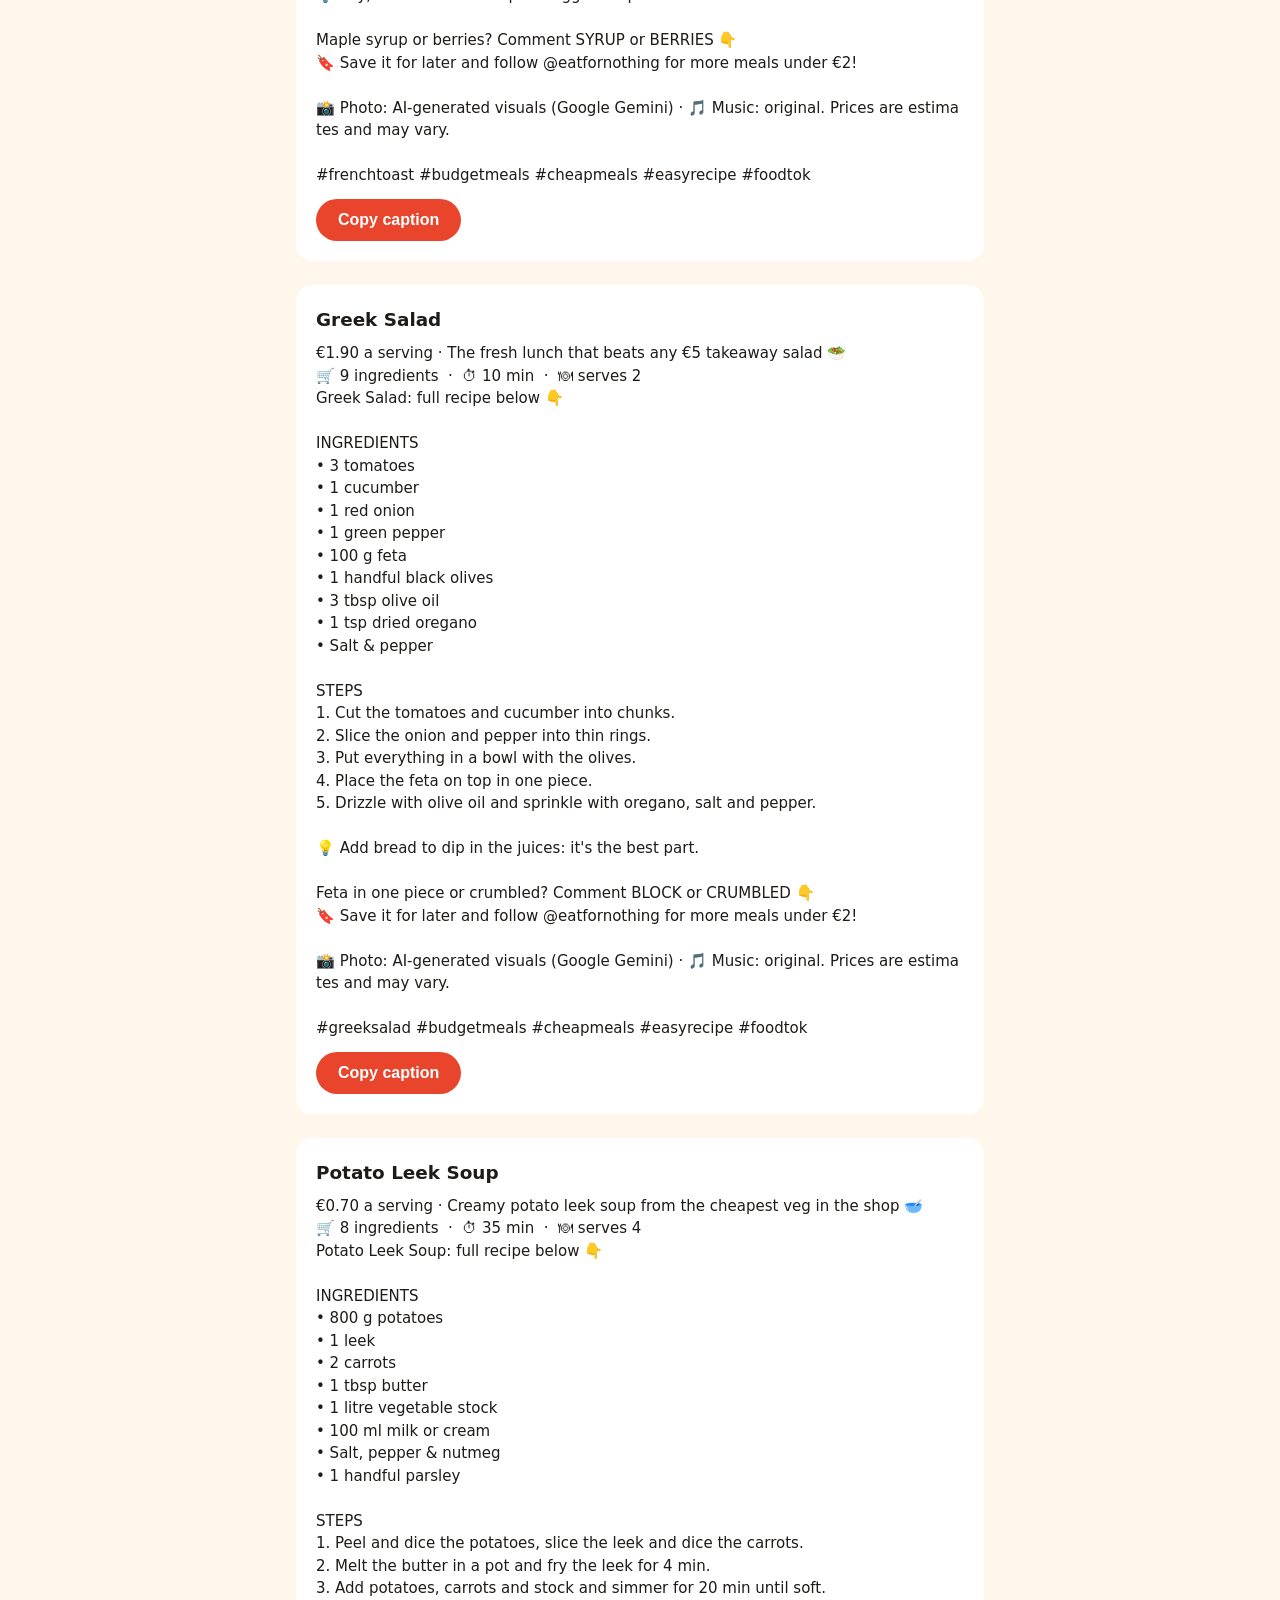
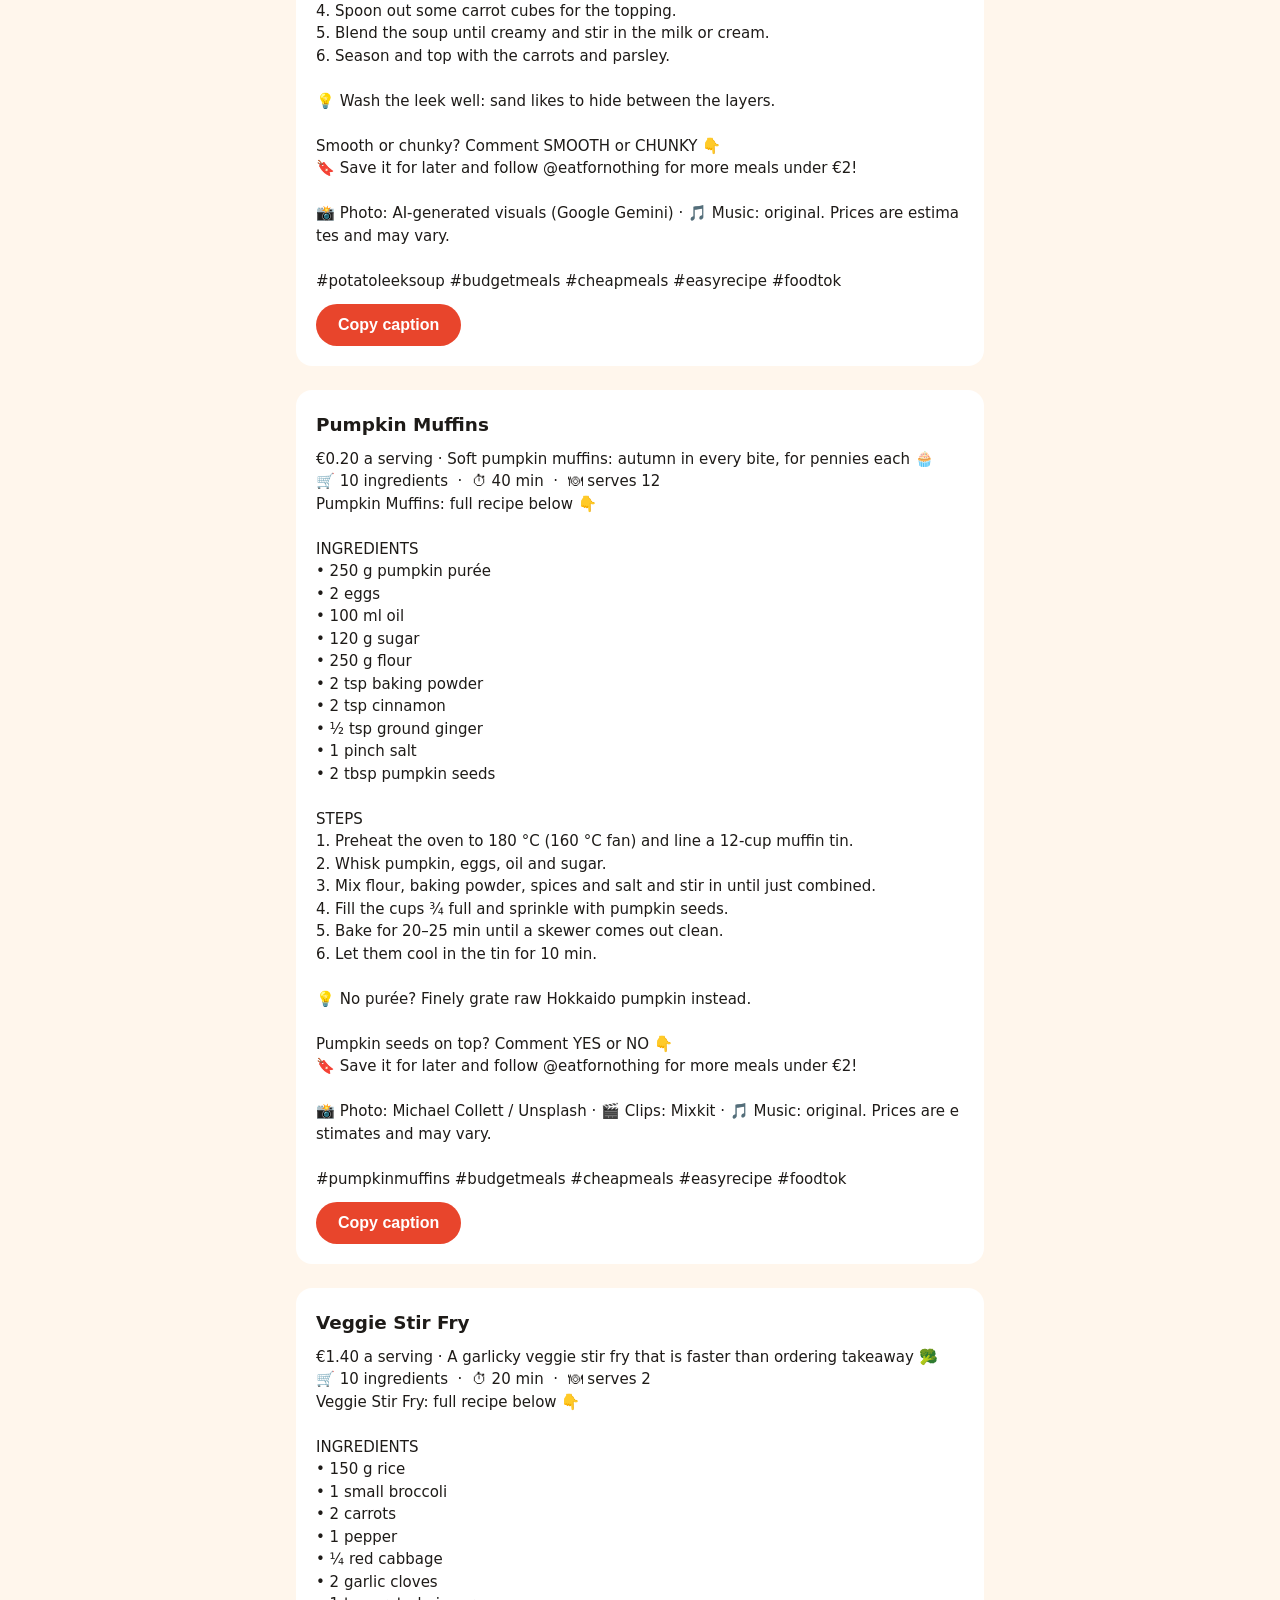
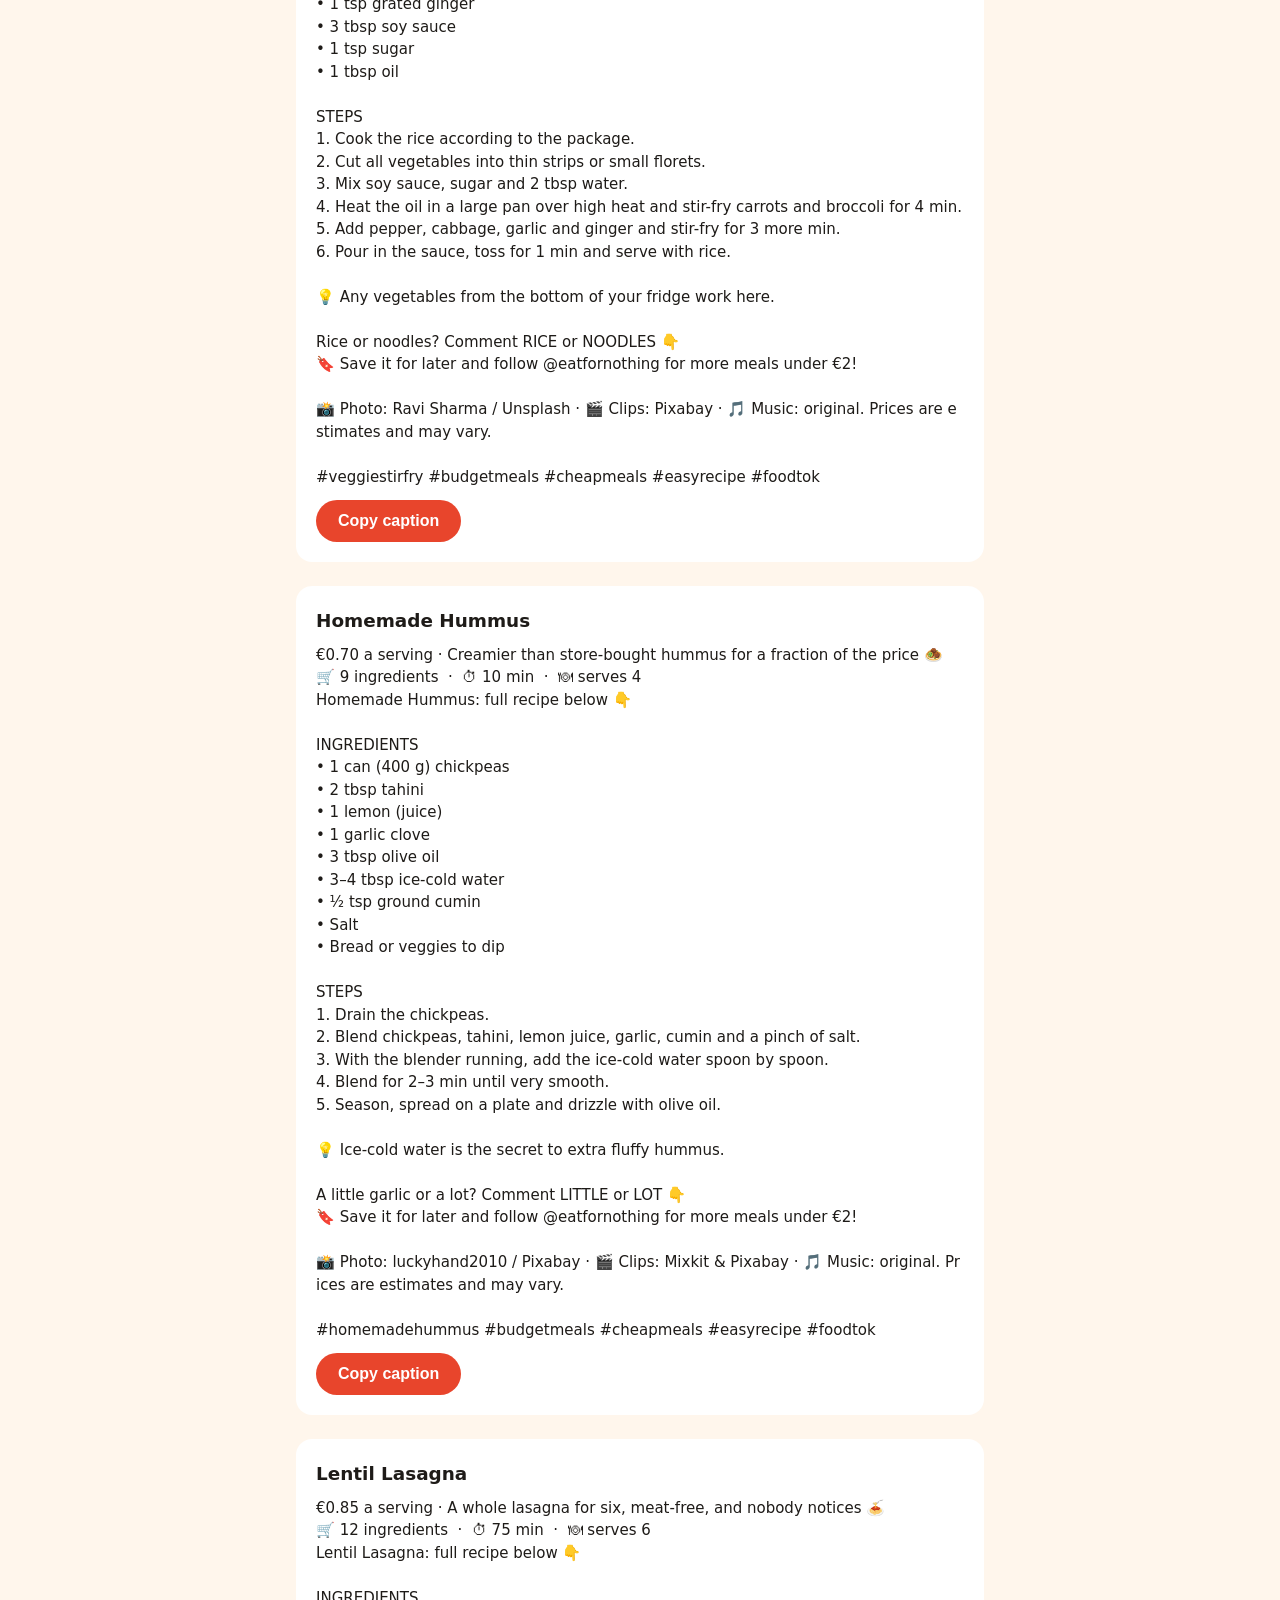
==== commit 64a4d567: "Potato Leek Soup im Studio-Look" ====
--- a/captions.html
+++ b/captions.html
@@ -438,7 +438,7 @@
 Smooth or chunky? Comment SMOOTH or CHUNKY 👇
 🔖 Save it for later and follow @eatfornothing for more meals under €2!
 
-📸 Photo: Julia Kicova / Unsplash · 🎬 Clips: Pixabay · 🎵 Music: original. Prices are estimates and may vary.
+📸 Photo: AI-generated visuals (Google Gemini) · 🎵 Music: original. Prices are estimates and may vary.
 
 #potatoleeksoup #budgetmeals #cheapmeals #easyrecipe #foodtok</pre><button type="button" data-copy="t-potato-leek-soup">Copy caption</button></section><section class="card" id="pumpkin-muffins"><h2>Pumpkin Muffins</h2><pre id="t-pumpkin-muffins">€0.20 a serving · Soft pumpkin muffins: autumn in every bite, for pennies each 🧁
 🛒 10 ingredients  ·  ⏱ 40 min  ·  🍽 serves 12
